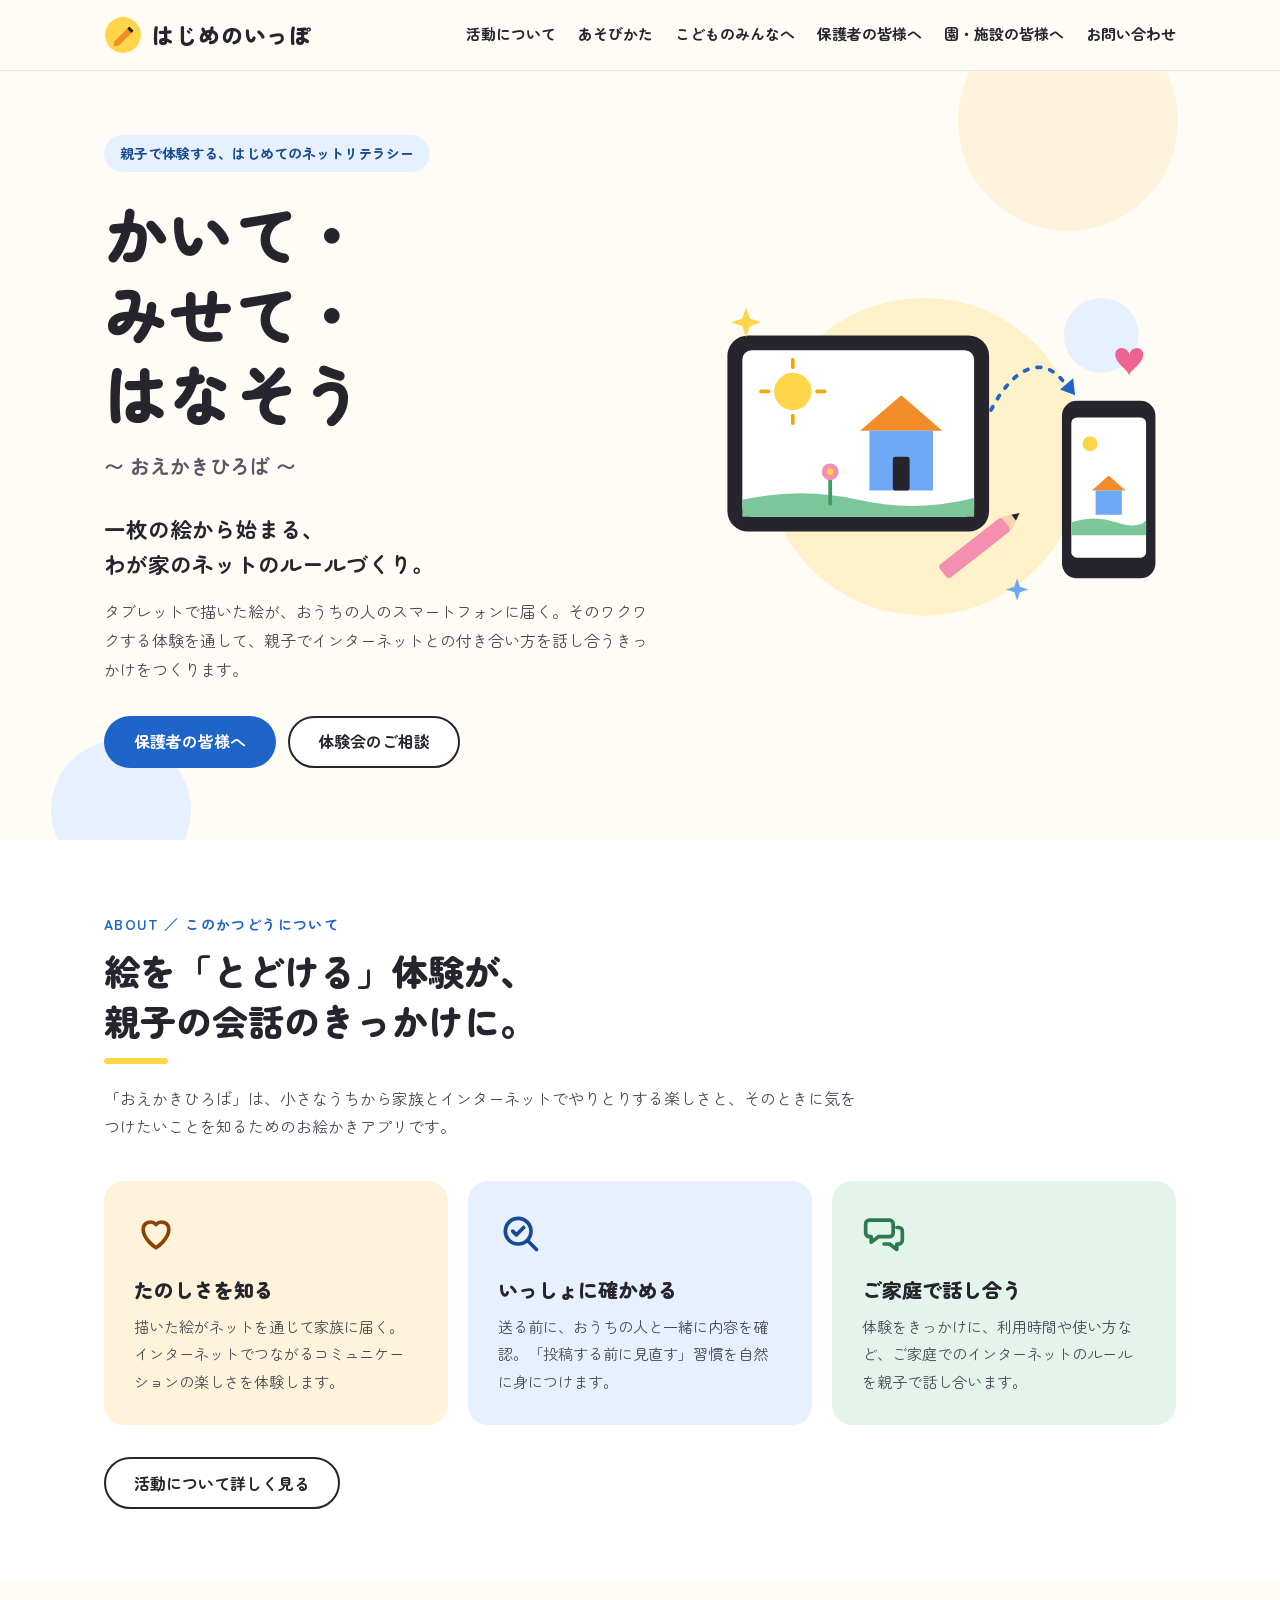
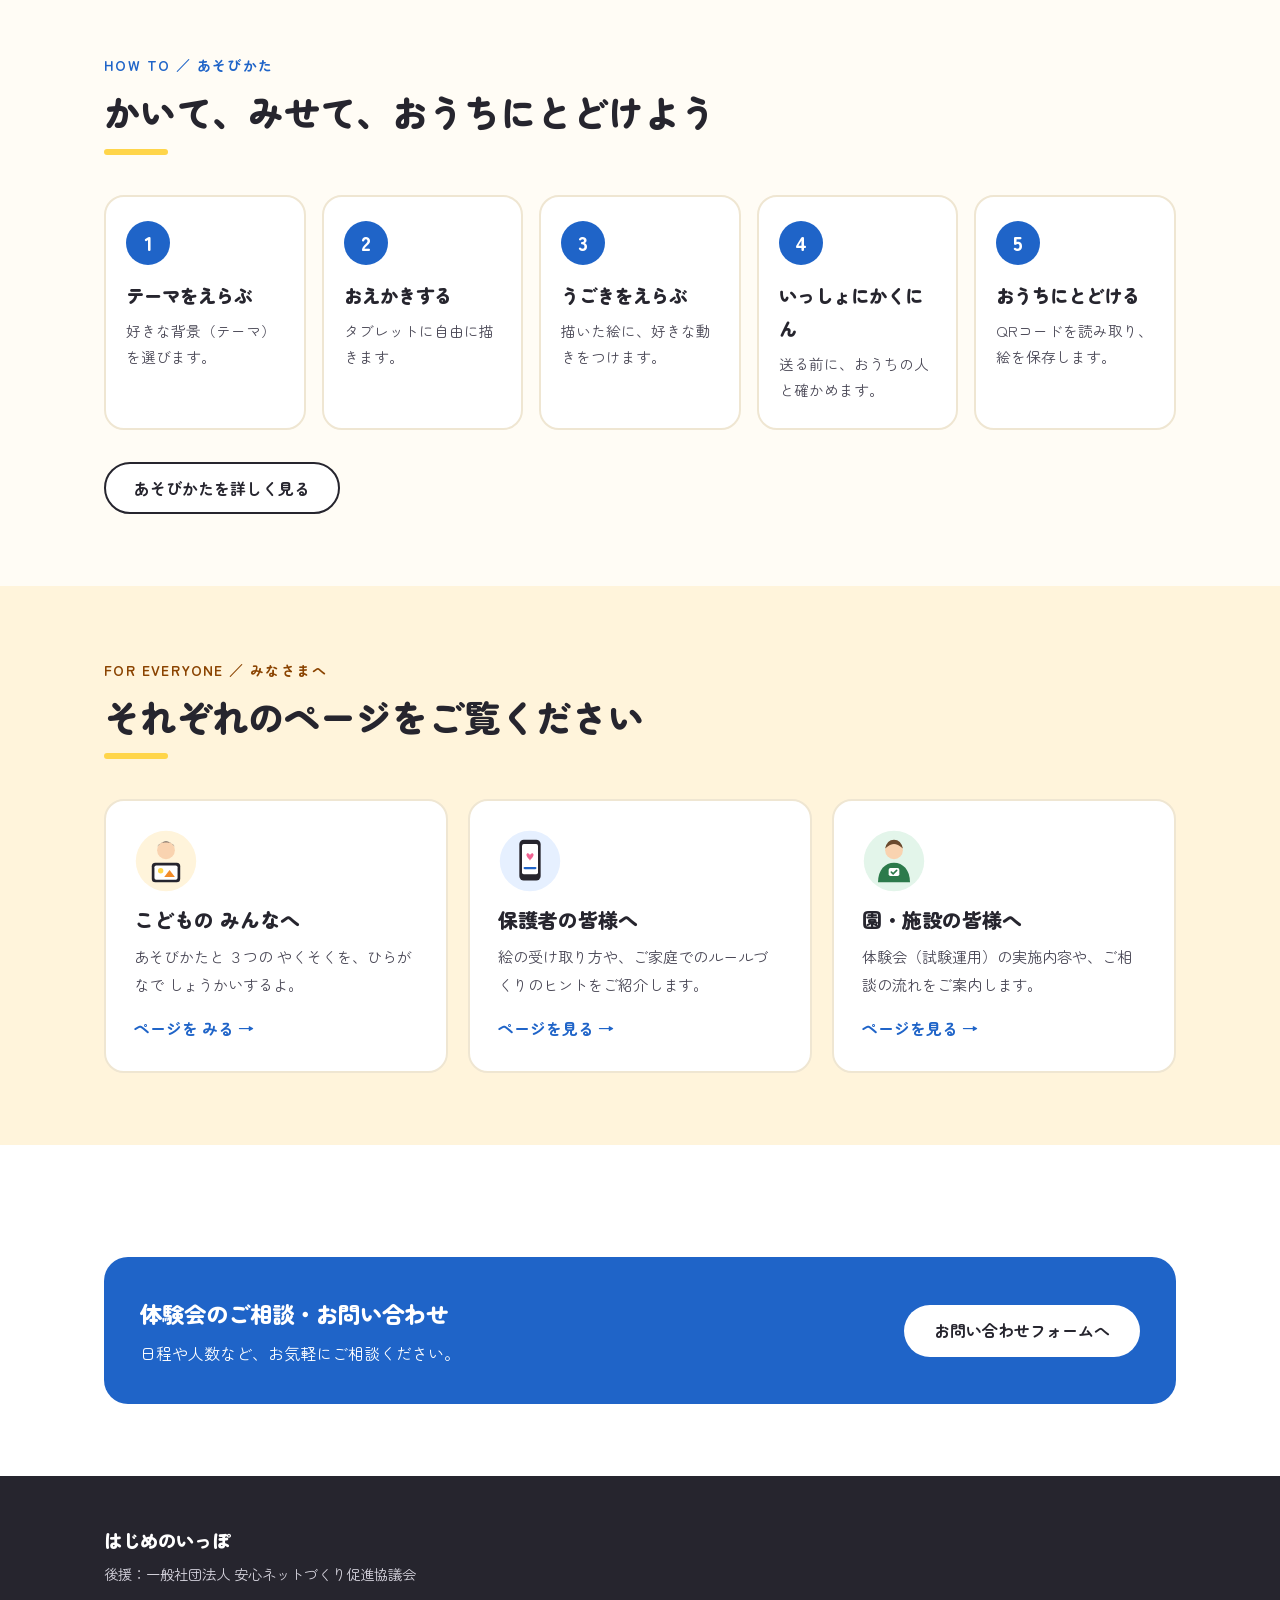
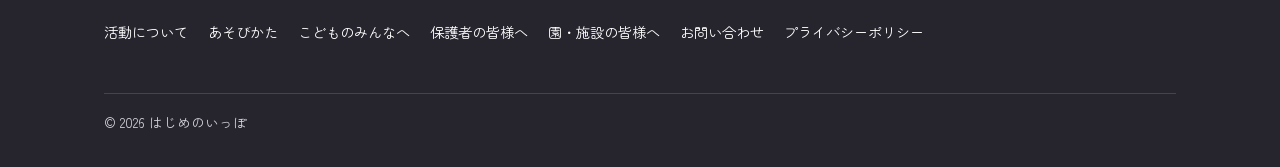
==== index.html @ b333c516 "サイト全体に動きの演出を追加（スクロール表示・ホバー・浮遊・進捗バー） Co-Authored-By: Claude Opus 5.5 <noreply@anthropic.com> Claude-S" ====
<!DOCTYPE html>
<html lang="ja">
<head>
<meta charset="UTF-8">
<meta name="viewport" content="width=device-width, initial-scale=1">
<title>はじめのいっぽ｜かいて・みせて・はなそう</title>
<meta name="description" content="タブレットで描いた絵が、おうちの人のスマートフォンに届く。お絵かき体験を通して、親子でインターネットとの付き合い方を話し合うきっかけをつくる活動です。">
<meta property="og:title" content="はじめのいっぽ｜かいて・みせて・はなそう">
<meta property="og:description" content="一枚の絵から始まる、わが家のネットのルールづくり。">
<meta property="og:type" content="website">
<meta property="og:image" content="https://tomoya-univ.github.io/the-first-step-japan/images/ogp.png">
<link rel="icon" href="images/logo.svg" type="image/svg+xml">
<link rel="preconnect" href="https://fonts.googleapis.com">
<link rel="preconnect" href="https://fonts.gstatic.com" crossorigin>
<link rel="stylesheet" href="https://fonts.googleapis.com/css2?family=Zen+Maru+Gothic:wght@400;500;700;900&display=swap">
<script>document.documentElement.classList.add("js");try{if(!sessionStorage.getItem("hjLoaded")){document.documentElement.classList.add("show-loader")}}catch(e){}</script>
<link rel="stylesheet" href="css/style.css">
<script src="js/main.js" defer></script>
</head>
<body>
<div class="loader" aria-hidden="true">
  <div class="loader-inner">
    <svg class="loader-steps" viewBox="0 0 160 64" width="280" height="112"><g transform="translate(18 42)"><g class="print p1" fill="#1F64C8"><ellipse cx="0" cy="0" rx="11" ry="6.5"/><circle cx="13" cy="-4" r="2.4"/><circle cx="15.5" cy="-0.5" r="2.1"/><circle cx="15" cy="3" r="1.8"/><circle cx="12.5" cy="5.8" r="1.5"/></g></g><g transform="translate(56 22)"><g class="print p2" fill="#F28C28"><ellipse cx="0" cy="0" rx="11" ry="6.5"/><circle cx="13" cy="4" r="2.4"/><circle cx="15.5" cy="0.5" r="2.1"/><circle cx="15" cy="-3" r="1.8"/><circle cx="12.5" cy="-5.8" r="1.5"/></g></g><g transform="translate(94 42)"><g class="print p3" fill="#1F64C8"><ellipse cx="0" cy="0" rx="11" ry="6.5"/><circle cx="13" cy="-4" r="2.4"/><circle cx="15.5" cy="-0.5" r="2.1"/><circle cx="15" cy="3" r="1.8"/><circle cx="12.5" cy="5.8" r="1.5"/></g></g><g transform="translate(132 22)"><g class="print p4" fill="#F28C28"><ellipse cx="0" cy="0" rx="11" ry="6.5"/><circle cx="13" cy="4" r="2.4"/><circle cx="15.5" cy="0.5" r="2.1"/><circle cx="15" cy="-3" r="1.8"/><circle cx="12.5" cy="-5.8" r="1.5"/></g></g></svg>
    <p class="loader-title">はじめのいっぽ</p>
    <p class="loader-sub">かいて・みせて・はなそう</p>
  </div>
</div>
<a class="skip-link" href="#main">本文へスキップ</a>

<header class="site-header">
  <div class="container">
    <a class="logo" href="index.html"><img src="images/logo.svg" alt=""><span>はじめのいっぽ</span></a>
    <button class="nav-toggle" type="button" aria-expanded="false" aria-controls="global-nav">メニュー</button>
    <nav class="nav" id="global-nav" aria-label="メインメニュー">
      <ul>
        <li><a href="about.html">活動について</a></li>
        <li><a href="howto.html">あそびかた</a></li>
        <li><a href="kids.html">こどものみんなへ</a></li>
        <li><a href="parents.html">保護者の皆様へ</a></li>
        <li><a href="kindergarten.html">園・施設の皆様へ</a></li>
        <li><a href="contact.html">お問い合わせ</a></li>
      </ul>
    </nav>
  </div>
</header>

<main id="main">

  <section class="hero">
    <div class="container">
      <div class="hero-text">
        <p class="pill">親子で体験する、はじめてのネットリテラシー</p>
        <h1>かいて・<br>みせて・<br>はなそう</h1>
        <p class="sub-title">〜 おえかきひろば 〜</p>
        <p class="catch">一枚の絵から始まる、<br>わが家のネットのルールづくり。</p>
        <p class="desc">タブレットで描いた絵が、おうちの人のスマートフォンに届く。そのワクワクする体験を通して、親子でインターネットとの付き合い方を話し合うきっかけをつくります。</p>
        <div class="btn-row">
          <a class="btn btn-primary" href="parents.html">保護者の皆様へ</a>
          <a class="btn btn-outline" href="kindergarten.html">体験会のご相談</a>
        </div>
      </div>
      <div class="hero-art">
        <img src="images/hero.svg" alt="タブレットで描いた家と太陽の絵が、矢印でスマートフォンに届くイラスト" width="520" height="380">
      </div>
    </div>
  </section>

  <section class="section section--white">
    <div class="container">
      <p class="eyebrow">ABOUT ／ このかつどうについて</p>
      <h2 class="h2">絵を「とどける」体験が、<br>親子の会話のきっかけに。</h2>
      <p class="lead">「おえかきひろば」は、小さなうちから家族とインターネットでやりとりする楽しさと、そのときに気をつけたいことを知るためのお絵かきアプリです。</p>
      <div class="cards">
        <div class="card card--yellow">
          <svg width="44" height="44" viewBox="0 0 24 24" fill="none" stroke="#8A4300" stroke-width="2" stroke-linecap="round" stroke-linejoin="round" aria-hidden="true"><path d="M12 20s-7-4.4-7-10a4 4 0 0 1 7-2.6A4 4 0 0 1 19 10c0 5.6-7 10-7 10z"/></svg>
          <h3 class="h3">たのしさを知る</h3>
          <p>描いた絵がネットを通じて家族に届く。インターネットでつながるコミュニケーションの楽しさを体験します。</p>
        </div>
        <div class="card card--blue">
          <svg width="44" height="44" viewBox="0 0 24 24" fill="none" stroke="#174A94" stroke-width="2" stroke-linecap="round" stroke-linejoin="round" aria-hidden="true"><circle cx="11" cy="11" r="7"/><path d="M8 11l2 2 4-4"/><path d="M16.5 16.5L21 21"/></svg>
          <h3 class="h3">いっしょに確かめる</h3>
          <p>送る前に、おうちの人と一緒に内容を確認。「投稿する前に見直す」習慣を自然に身につけます。</p>
        </div>
        <div class="card card--green">
          <svg width="44" height="44" viewBox="0 0 24 24" fill="none" stroke="#2C7A4B" stroke-width="2" stroke-linecap="round" stroke-linejoin="round" aria-hidden="true"><path d="M4 5h11a2 2 0 0 1 2 2v5a2 2 0 0 1-2 2H9l-4 3v-3H4a2 2 0 0 1-2-2V7a2 2 0 0 1 2-2z"/><path d="M19 9h1a2 2 0 0 1 2 2v5a2 2 0 0 1-2 2h-1v3l-4-3h-3"/></svg>
          <h3 class="h3">ご家庭で話し合う</h3>
          <p>体験をきっかけに、利用時間や使い方など、ご家庭でのインターネットのルールを親子で話し合います。</p>
        </div>
      </div>
      <div class="btn-row"><a class="btn btn-outline" href="about.html">活動について詳しく見る</a></div>
    </div>
  </section>

  <section class="section">
    <div class="container">
      <p class="eyebrow">HOW TO ／ あそびかた</p>
      <h2 class="h2">かいて、みせて、おうちにとどけよう</h2>
      <ol class="steps">
        <li class="step"><span class="step-num">1</span><h3>テーマをえらぶ</h3><p>好きな背景（テーマ）を選びます。</p></li>
        <li class="step"><span class="step-num">2</span><h3>おえかきする</h3><p>タブレットに自由に描きます。</p></li>
        <li class="step"><span class="step-num">3</span><h3>うごきをえらぶ</h3><p>描いた絵に、好きな動きをつけます。</p></li>
        <li class="step"><span class="step-num">4</span><h3>いっしょにかくにん</h3><p>送る前に、おうちの人と確かめます。</p></li>
        <li class="step"><span class="step-num">5</span><h3>おうちにとどける</h3><p>QRコードを読み取り、絵を保存します。</p></li>
      </ol>
      <div class="btn-row"><a class="btn btn-outline" href="howto.html">あそびかたを詳しく見る</a></div>
    </div>
  </section>

  <section class="section section--yellow">
    <div class="container">
      <p class="eyebrow">FOR EVERYONE ／ みなさまへ</p>
      <h2 class="h2">それぞれのページをご覧ください</h2>
      <div class="cards">
        <a class="card card-link" href="kids.html">
          <img src="images/icon-child.svg" alt="" width="64" height="64">
          <h3 class="h3">こどもの みんなへ</h3>
          <p>あそびかたと ３つの やくそくを、ひらがなで しょうかいするよ。</p>
          <span class="more">ページを みる →</span>
        </a>
        <a class="card card-link" href="parents.html">
          <img src="images/icon-parent.svg" alt="" width="64" height="64">
          <h3 class="h3">保護者の皆様へ</h3>
          <p>絵の受け取り方や、ご家庭でのルールづくりのヒントをご紹介します。</p>
          <span class="more">ページを見る →</span>
        </a>
        <a class="card card-link" href="kindergarten.html">
          <img src="images/icon-staff.svg" alt="" width="64" height="64">
          <h3 class="h3">園・施設の皆様へ</h3>
          <p>体験会（試験運用）の実施内容や、ご相談の流れをご案内します。</p>
          <span class="more">ページを見る →</span>
        </a>
      </div>
    </div>
  </section>

  <section class="section section--white">
    <div class="container">
      <div class="cta-band">
        <div>
          <h2>体験会のご相談・お問い合わせ</h2>
          <p>日程や人数など、お気軽にご相談ください。</p>
        </div>
        <a class="btn btn-white" href="contact.html">お問い合わせフォームへ</a>
      </div>
    </div>
  </section>

</main>

<footer class="site-footer">
  <div class="container">
    <div>
      <p class="brand">はじめのいっぽ</p>
      <p class="org">後援：一般社団法人 安心ネットづくり促進協議会</p>
    </div>
    <nav class="footer-nav" aria-label="フッターメニュー">
      <ul>
        <li><a href="about.html">活動について</a></li>
        <li><a href="howto.html">あそびかた</a></li>
        <li><a href="kids.html">こどものみんなへ</a></li>
        <li><a href="parents.html">保護者の皆様へ</a></li>
        <li><a href="kindergarten.html">園・施設の皆様へ</a></li>
        <li><a href="contact.html">お問い合わせ</a></li>
        <li><a href="privacy.html">プライバシーポリシー</a></li>
      </ul>
    </nav>
    <p class="copyright">© 2026 はじめのいっぽ</p>
  </div>
</footer>
</body>
</html>
---- css/style.css ----
/* =========================================================
   おえかきひろば 共通スタイル
   ========================================================= */
:root {
  --ink: #26252E;
  --sub: #4A4856;
  --muted: #5A5866;
  --ground: #FFFCF5;
  --white: #FFFFFF;
  --line: #EFE6D2;
  --blue: #1F64C8;
  --blue-dark: #174A94;
  --blue-pale: #E6F0FF;
  --yellow: #FFD54A;
  --yellow-pale: #FFF4DB;
  --orange-text: #8A4300;
  --green: #2C7A4B;
  --green-pale: #E3F5EA;
  --radius: 20px;
  --font: "Zen Maru Gothic", "Hiragino Maru Gothic ProN", "Meiryo", sans-serif;
}

*, *::before, *::after { box-sizing: border-box; }

html { scroll-behavior: smooth; }

body {
  margin: 0;
  font-family: var(--font);
  color: var(--ink);
  background: var(--ground);
  line-height: 1.8;
  -webkit-text-size-adjust: 100%;
}

img, svg { max-width: 100%; height: auto; }

a { color: var(--blue); }
a:hover { color: var(--blue-dark); }

:focus-visible { outline: 3px solid var(--blue); outline-offset: 3px; border-radius: 4px; }

.container { max-width: 1120px; margin: 0 auto; padding: 0 24px; }

.skip-link {
  position: absolute; left: -9999px; top: 0;
  background: var(--ink); color: #fff; padding: 8px 16px; z-index: 100;
}
.skip-link:focus { left: 8px; top: 8px; }

/* ---------- ヘッダー ---------- */
.site-header {
  position: sticky; top: 0; z-index: 50;
  background: rgba(255, 252, 245, 0.96);
  border-bottom: 1px solid var(--line);
}
.site-header .container {
  display: flex; align-items: center; justify-content: space-between;
  gap: 12px 24px; padding-top: 10px; padding-bottom: 10px;
}
.logo {
  display: flex; align-items: center; gap: 10px;
  color: var(--ink); text-decoration: none; min-height: 44px;
}
.logo img { width: 38px; height: 38px; }
.logo span { font-size: 22px; font-weight: 900; letter-spacing: 0.04em; }

.nav ul { list-style: none; margin: 0; padding: 0; display: flex; flex-wrap: wrap; gap: 4px 22px; }
.nav a {
  display: block; padding: 10px 0;
  color: var(--ink); text-decoration: none; font-weight: 700; font-size: 15px;
  border-bottom: 3px solid transparent;
}
.nav a:hover { color: var(--blue); }
.nav a[aria-current="page"] { color: var(--blue); border-bottom-color: var(--blue); }

.nav-toggle {
  display: none;
  min-width: 48px; min-height: 48px; border: 2px solid var(--ink); border-radius: 12px;
  background: #fff; color: var(--ink); font: inherit; font-weight: 700; cursor: pointer;
}

@media (max-width: 860px) {
  .nav-toggle { display: inline-flex; align-items: center; justify-content: center; padding: 0 12px; }
  .nav { display: none; width: 100%; }
  .nav.is-open { display: block; }
  .site-header .container { flex-wrap: wrap; }
  .nav ul { flex-direction: column; gap: 0; padding-bottom: 8px; }
  .nav a { padding: 12px 4px; border-bottom: 1px solid var(--line); }
  .nav a[aria-current="page"] { border-bottom-color: var(--line); }
}

/* ---------- ボタン ---------- */
.btn {
  display: inline-flex; align-items: center; justify-content: center; gap: 8px;
  min-height: 52px; padding: 0 28px; border-radius: 999px;
  font-weight: 700; text-decoration: none; font-size: 1rem;
  border: 2px solid transparent; cursor: pointer; font-family: inherit;
}
.btn-primary { background: var(--blue); color: #fff; }
.btn-primary:hover { background: var(--blue-dark); color: #fff; }
.btn-outline { background: #fff; color: var(--ink); border-color: var(--ink); }
.btn-outline:hover { background: var(--ink); color: #fff; }
.btn-white { background: #fff; color: var(--ink); }
.btn-white:hover { background: var(--yellow); color: var(--ink); }
.btn-row { display: flex; flex-wrap: wrap; gap: 12px; margin-top: 32px; }

/* ---------- セクション ---------- */
.section { padding: 72px 0; }
.section--white { background: var(--white); }
.section--yellow { background: var(--yellow-pale); }
.section--blue { background: var(--blue-pale); }

.eyebrow { margin: 0; font-size: 14px; font-weight: 700; color: var(--blue); letter-spacing: 0.1em; }
.section--yellow .eyebrow { color: var(--orange-text); }
.h2 { margin: 8px 0 0; font-size: clamp(1.6rem, 3.2vw, 2.25rem); line-height: 1.4; font-weight: 900; }
.h3 { margin: 0; font-size: 1.25rem; font-weight: 900; line-height: 1.5; }
.lead { margin: 20px 0 0; max-width: 760px; color: var(--sub); }
.center { text-align: center; }
.center .lead { margin-left: auto; margin-right: auto; }
.mt-40 { margin-top: 40px; }
.mt-24 { margin-top: 24px; }

.pill {
  display: inline-block; margin: 0; padding: 6px 16px; border-radius: 999px;
  background: var(--blue-pale); color: var(--blue-dark); font-size: 14px; font-weight: 700;
}

/* 仮の文言(要差し替え)の目印 */
.ph { background: #FFF0A8; padding: 0 4px; border-radius: 4px; }

/* ---------- ヒーロー(トップ) ---------- */
.hero { padding: 64px 0 72px; }
.hero .container { display: flex; flex-wrap: wrap; align-items: center; gap: 40px; }
.hero-text { flex: 1 1 440px; min-width: 0; }
.hero-art { flex: 1 1 380px; min-width: 0; }
.hero h1 { margin: 20px 0 0; font-size: clamp(2.4rem, 5.5vw, 4rem); line-height: 1.25; font-weight: 900; letter-spacing: 0.02em; }
.hero .sub-title { margin: 16px 0 0; font-size: 1.25rem; font-weight: 700; color: var(--muted); }
.hero .catch { margin: 28px 0 0; font-size: 1.35rem; font-weight: 700; line-height: 1.6; }
.hero .desc { margin: 16px 0 0; color: var(--sub); }

/* ---------- 下層ページの見出し ---------- */
.page-hero { padding: 48px 0 56px; background: var(--white); border-bottom: 1px solid var(--line); }
.page-hero h1 { margin: 8px 0 0; font-size: clamp(1.9rem, 4vw, 2.75rem); line-height: 1.35; font-weight: 900; }
.page-hero p.lead { margin-top: 16px; }
.breadcrumb ol { list-style: none; margin: 0 0 20px; padding: 0; display: flex; flex-wrap: wrap; gap: 4px; font-size: 13px; color: var(--muted); }
.breadcrumb li + li::before { content: "›"; margin-right: 4px; }
.breadcrumb a { color: var(--muted); }

/* ---------- カード ---------- */
.cards { display: flex; flex-wrap: wrap; gap: 20px; margin-top: 40px; }
.card { flex: 1 1 280px; min-width: 0; padding: 28px; border-radius: var(--radius); background: var(--white); border: 2px solid var(--line); }
.card p { margin: 8px 0 0; color: var(--sub); font-size: 0.95rem; }
.card .h3 { margin-top: 12px; }
.card--yellow { background: var(--yellow-pale); border-color: transparent; }
.card--blue { background: var(--blue-pale); border-color: transparent; }
.card--green { background: var(--green-pale); border-color: transparent; }
.card-link { text-decoration: none; color: inherit; display: flex; flex-direction: column; transition: transform .15s; }
.card-link:hover { transform: translateY(-3px); color: inherit; border-color: var(--blue); }
.card-link .more { margin-top: auto; padding-top: 16px; color: var(--blue); font-weight: 700; }

/* ---------- ステップ ---------- */
.steps { list-style: none; margin: 40px 0 0; padding: 0; display: flex; flex-wrap: wrap; gap: 16px; }
.step { flex: 1 1 190px; min-width: 0; padding: 24px 20px; border-radius: var(--radius); background: var(--white); border: 2px solid var(--line); }
.step-num {
  width: 44px; height: 44px; border-radius: 50%; background: var(--blue); color: #fff;
  display: flex; align-items: center; justify-content: center; font-size: 1.25rem; font-weight: 900;
}
.step h3 { margin: 14px 0 0; font-size: 1.15rem; font-weight: 900; }
.step p { margin: 6px 0 0; font-size: 0.92rem; color: var(--sub); }

/* 縦型ステップ(詳細ページ用) */
.flow { list-style: none; margin: 40px 0 0; padding: 0; display: flex; flex-direction: column; gap: 16px; }
.flow li { display: flex; gap: 20px; align-items: flex-start; padding: 24px 28px; background: var(--white); border: 2px solid var(--line); border-radius: var(--radius); }
.flow .step-num { flex: 0 0 44px; }
.flow h3 { margin: 4px 0 0; font-size: 1.2rem; font-weight: 900; }
.flow p { margin: 6px 0 0; color: var(--sub); }
.flow .kids { display: inline-block; margin-top: 8px; padding: 2px 12px; border-radius: 999px; background: var(--yellow-pale); color: var(--orange-text); font-size: 0.85rem; font-weight: 700; }

/* ---------- 黒ボックス ---------- */
.dark-box { display: flex; flex-wrap: wrap; align-items: center; gap: 20px 32px; margin-top: 24px; padding: 28px; border-radius: var(--radius); background: var(--ink); color: #fff; }
.dark-box h3 { margin: 0; font-size: 1.2rem; font-weight: 900; color: var(--yellow); }
.dark-box p { margin: 6px 0 0; font-size: 0.95rem; }
.dark-box > div { flex: 1 1 400px; min-width: 0; }

/* ---------- やくそく ---------- */
.promise { flex: 1 1 280px; min-width: 0; padding: 28px; border-radius: 24px; background: var(--white); text-align: left; }
.promise .label { margin: 0; font-size: 14px; font-weight: 900; color: var(--orange-text); }
.promise h3 { margin: 6px 0 0; font-size: 1.4rem; font-weight: 900; line-height: 1.5; }
.promise p { margin: 10px 0 0; color: var(--sub); }

/* ---------- 情報テーブル ---------- */
.info-grid { display: flex; flex-wrap: wrap; margin: 32px 0 0; border-radius: var(--radius); overflow: hidden; border: 2px solid var(--line); background: var(--white); }
.info-grid div { flex: 1 1 240px; padding: 22px 28px; border-bottom: 1px solid var(--line); }
.info-grid dt { font-size: 13px; font-weight: 700; color: var(--muted); }
.info-grid dd { margin: 4px 0 0; font-size: 1.1rem; font-weight: 900; }

.tag { display: inline-block; margin: 0; padding: 2px 14px; border-radius: 999px; background: var(--yellow); font-size: 14px; font-weight: 900; }
.tag--blue { background: #A9CBFA; }

/* ---------- 仕組み図 ---------- */
.system { display: flex; flex-wrap: wrap; align-items: stretch; gap: 12px; margin-top: 40px; }
.system .node { flex: 1 1 220px; min-width: 0; padding: 24px; border-radius: var(--radius); background: var(--white); border: 2px solid var(--line); text-align: center; }
.system .node img { width: 72px; height: 72px; }
.system .node h3 { margin: 8px 0 0; font-size: 1.1rem; font-weight: 900; }
.system .node p { margin: 6px 0 0; font-size: 0.9rem; color: var(--sub); }
.system .arrow { flex: 0 0 40px; display: flex; align-items: center; justify-content: center; color: var(--blue); font-size: 28px; font-weight: 900; }
@media (max-width: 760px) {
  .system { flex-direction: column; }
  .system .arrow { transform: rotate(90deg); flex-basis: 32px; }
}

/* ---------- 役割 ---------- */
.roles .card img { width: 64px; height: 64px; }
.card--yellow > img, .card--blue > img, .card--green > img { background: #fff; border-radius: 50%; }

/* ひらがなの分かち書きを、単語の途中で改行しない */
.promise h3, .promise p, .kids-page .big-step p, .kids-page .hero, .kids-page .lead {
  word-break: keep-all; overflow-wrap: anywhere;
}

/* ---------- 吹き出し ---------- */
.quote { margin: 0; padding: 12px 18px; border-radius: 14px; background: var(--white); font-weight: 700; }
.quotes { display: flex; flex-direction: column; gap: 10px; margin-top: 16px; }

/* ---------- FAQ ---------- */
.faq { margin-top: 32px; display: flex; flex-direction: column; gap: 12px; }
.faq details { background: var(--white); border: 2px solid var(--line); border-radius: 16px; }
.faq summary { cursor: pointer; padding: 18px 24px; font-weight: 700; list-style: none; display: flex; gap: 12px; }
.faq summary::-webkit-details-marker { display: none; }
.faq summary::before { content: "Q"; color: var(--blue); font-weight: 900; }
.faq details[open] summary { border-bottom: 1px dashed var(--line); }
.faq .answer { padding: 16px 24px 20px; display: flex; gap: 12px; color: var(--sub); }
.faq .answer::before { content: "A"; color: var(--orange-text); font-weight: 900; }
.faq .answer p { margin: 0; }

/* ---------- CTA帯 ---------- */
.cta-band { display: flex; flex-wrap: wrap; align-items: center; justify-content: space-between; gap: 20px; margin-top: 40px; padding: 36px; border-radius: 24px; background: var(--blue); color: #fff; }
.cta-band h2, .cta-band h3 { margin: 0; font-size: 1.4rem; font-weight: 900; }
.cta-band p { margin: 6px 0 0; }
.cta-band > div { flex: 1 1 380px; min-width: 0; }

/* ---------- フォーム ---------- */
.form { margin-top: 32px; padding: 36px; border-radius: 24px; background: var(--white); border: 2px solid var(--line); display: flex; flex-direction: column; gap: 22px; }
.field { display: flex; flex-direction: column; gap: 6px; }
.field label, .field legend { font-weight: 700; }
.req { display: inline-block; margin-left: 8px; padding: 0 8px; border-radius: 6px; background: #B3261E; color: #fff; font-size: 12px; vertical-align: middle; }
.field input[type="text"], .field input[type="email"], .field input[type="tel"], .field select, .field textarea {
  font: inherit; color: var(--ink); padding: 12px 14px; min-height: 48px;
  border: 2px solid #CFC6B2; border-radius: 12px; background: #fff; width: 100%;
}
.field input:focus, .field select:focus, .field textarea:focus { border-color: var(--blue); outline: none; box-shadow: 0 0 0 3px var(--blue-pale); }
.field textarea { min-height: 160px; resize: vertical; }
.field .hint { font-size: 0.85rem; color: var(--muted); }
fieldset.field { border: 0; padding: 0; margin: 0; }
.choices { display: flex; flex-wrap: wrap; gap: 8px 24px; }
.choices label { font-weight: 500; display: flex; align-items: center; gap: 8px; min-height: 44px; }
.choices input { width: 20px; height: 20px; accent-color: var(--blue); }
.form .btn { align-self: flex-start; }

/* ---------- 注意書き ---------- */
.note { margin: 24px 0 0; padding: 20px 24px; border-radius: 16px; border: 2px dashed #E3D9C2; font-size: 0.92rem; color: var(--sub); }

/* ---------- こどもページ ---------- */
.kids-page { font-size: 1.1rem; }
.kids-page .h2 { letter-spacing: 0.06em; }
.big-step { flex: 1 1 300px; min-width: 0; padding: 28px; border-radius: 28px; background: var(--white); border: 3px solid var(--line); text-align: center; }
.big-step img { width: 120px; height: 120px; }
.big-step .num { display: inline-flex; width: 52px; height: 52px; border-radius: 50%; background: var(--yellow); align-items: center; justify-content: center; font-size: 1.5rem; font-weight: 900; }
.big-step h3 { margin: 12px 0 0; font-size: 1.5rem; font-weight: 900; }
.big-step p { margin: 8px 0 0; color: var(--sub); }

/* ---------- フッター ---------- */
.site-footer { padding: 48px 0 32px; background: var(--ink); color: #fff; margin-top: 0; }
.site-footer .container { display: flex; flex-wrap: wrap; justify-content: space-between; gap: 24px; }
.site-footer .brand { font-size: 1.15rem; font-weight: 900; margin: 0; }
.site-footer .org { margin: 4px 0 0; font-size: 0.9rem; color: #D6D4DE; }
.footer-nav ul { list-style: none; margin: 0; padding: 0; display: flex; flex-wrap: wrap; gap: 4px 20px; }
.footer-nav a { color: #fff; text-decoration: none; font-size: 0.9rem; display: block; padding: 8px 0; }
.footer-nav a:hover { color: var(--yellow); }
.copyright { width: 100%; margin: 16px 0 0; padding-top: 16px; border-top: 1px solid #45434F; font-size: 0.85rem; color: #D6D4DE; }

/* ---------- ロード画面（セッション中の初回表示のみ） ---------- */
.loader { display: none; }
html.show-loader .loader {
  display: flex; position: fixed; inset: 0; z-index: 1000;
  align-items: center; justify-content: center;
  background: var(--ground);
  transition: opacity .6s ease, visibility .6s ease;
}
html.show-loader.loader-done .loader { opacity: 0; visibility: hidden; }
.loader-inner { text-align: center; }
.loader-steps { display: block; margin: 0 auto; }
.loader-steps .print { opacity: 0; animation: hj-print .35s ease-out forwards; }
.loader-steps .p1 { animation-delay: .1s; }
.loader-steps .p2 { animation-delay: .4s; }
.loader-steps .p3 { animation-delay: .7s; }
.loader-steps .p4 { animation-delay: 1.0s; }
.loader-title {
  margin: 18px 0 0; font-size: clamp(1.8rem, 6vw, 2.6rem); font-weight: 900; letter-spacing: .08em;
  opacity: 0; animation: hj-fade .5s ease-out 1.25s forwards;
}
.loader-sub {
  margin: 6px 0 0; font-size: 1rem; font-weight: 700; color: var(--muted);
  opacity: 0; animation: hj-fade .5s ease-out 1.45s forwards;
}
@keyframes hj-print { from { opacity: 0; transform: scale(.6); } to { opacity: 1; transform: none; } }
.loader-steps .print { transform-box: fill-box; transform-origin: center; }
@keyframes hj-fade { from { opacity: 0; transform: translateY(6px); } to { opacity: 1; transform: none; } }
@media (prefers-reduced-motion: reduce) {
  .loader-steps .print, .loader-title, .loader-sub { animation: none; opacity: 1; }
}

/* ---------- プライバシーポリシー ---------- */
.policy h2 { margin: 36px 0 0; padding-bottom: 8px; border-bottom: 2px solid var(--line); }
.policy h2:first-child { margin-top: 0; }
.policy p, .policy li { color: var(--sub); }
.policy ul { margin: 12px 0 0; padding-left: 1.4em; display: flex; flex-direction: column; gap: 6px; }
.policy p { margin: 12px 0 0; }

/* =========================================================
   動きの演出（OSの「視差効果を減らす」設定時はすべて止める）
   ========================================================= */
@media (prefers-reduced-motion: no-preference) {

  /* --- スクロールで、ふわっと表示 --- */
  html.js .reveal { opacity: 0; transform: translateY(24px); transition: opacity .7s ease, transform .7s cubic-bezier(.2,.8,.2,1); transition-delay: var(--d, 0s); }
  html.js .reveal.is-visible { opacity: 1; transform: none; }

  /* 番号の丸は、表示されたときにポンッと弾む */
  html.js .reveal .step-num, html.js .reveal .num { transform: scale(0); }
  html.js .reveal.is-visible .step-num, html.js .reveal.is-visible .num { animation: hj-pop .5s cubic-bezier(.3,1.6,.5,1) forwards; animation-delay: calc(var(--d, 0s) + .25s); }

  /* 見出しの下に、クレヨンで線を引くような下線 */
  .h2::after { content: ""; display: block; width: 64px; height: 6px; margin-top: 12px; border-radius: 999px; background: var(--yellow); transform-origin: left; }
  .center .h2::after { margin-left: auto; margin-right: auto; transform-origin: center; }
  .cta-band .h2::after, .policy .h2::after { display: none; }
  html.js .reveal .h2::after, html.js .h2.reveal::after { transform: scaleX(0); transition: transform .8s cubic-bezier(.2,.8,.2,1) .35s; }
  html.js .reveal.is-visible .h2::after, html.js .h2.reveal.is-visible::after { transform: scaleX(1); }

  /* --- トップの登場（ロード画面が消えてから始まる） --- */
  .hero-text > * { animation: hj-rise .8s cubic-bezier(.2,.8,.2,1) both; }
  .hero-text > :nth-child(1) { animation-delay: .05s; }
  .hero-text > :nth-child(2) { animation-delay: .15s; }
  .hero-text > :nth-child(3) { animation-delay: .25s; }
  .hero-text > :nth-child(4) { animation-delay: .35s; }
  .hero-text > :nth-child(5) { animation-delay: .45s; }
  .hero-text > :nth-child(6) { animation-delay: .55s; }
  .hero-art { animation: hj-rise 1s cubic-bezier(.2,.8,.2,1) .3s both; }
  .hero-art img { animation: hj-float 6s ease-in-out 1.3s infinite; }
  .page-hero .container > * { animation: hj-rise .7s cubic-bezier(.2,.8,.2,1) both; }
  .page-hero .container > :nth-child(2) { animation-delay: .1s; }
  .page-hero .container > :nth-child(3) { animation-delay: .2s; }
  .page-hero .container > :nth-child(4) { animation-delay: .3s; }
  html.show-loader:not(.loader-done) .hero-text > *,
  html.show-loader:not(.loader-done) .hero-art,
  html.show-loader:not(.loader-done) .page-hero .container > * { animation-play-state: paused; }

  /* --- 背景で、ふわふわ動く色の丸 --- */
  .hero, .page-hero { position: relative; overflow: hidden; isolation: isolate; }
  .hero::before, .hero::after, .page-hero::before, .page-hero::after {
    content: ""; position: absolute; z-index: -1; border-radius: 50%; pointer-events: none;
    animation: hj-drift 14s ease-in-out infinite alternate;
  }
  .hero::before { width: 220px; height: 220px; top: -60px; right: 8%; background: var(--yellow-pale); }
  .hero::after { width: 140px; height: 140px; bottom: -40px; left: 4%; background: var(--blue-pale); animation-duration: 11s; animation-direction: alternate-reverse; }
  .page-hero::before { width: 160px; height: 160px; top: -50px; right: 6%; background: var(--yellow-pale); }
  .page-hero::after { width: 90px; height: 90px; bottom: -30px; right: 28%; background: var(--green-pale); animation-duration: 10s; animation-direction: alternate-reverse; }

  /* --- ボタン・カードのホバー --- */
  .btn { transition: transform .2s cubic-bezier(.3,1.6,.5,1), box-shadow .2s ease, background-color .2s ease, color .2s ease; }
  .btn:hover { transform: translateY(-3px); box-shadow: 0 6px 0 rgba(43,41,51,.15); }
  .btn:active { transform: translateY(1px); box-shadow: none; }
  .card-link { transition: transform .25s cubic-bezier(.3,1.6,.5,1), border-color .2s ease, box-shadow .25s ease; }
  .card-link:hover { transform: translateY(-6px) rotate(-.6deg); box-shadow: 0 12px 24px rgba(43,41,51,.08); }
  .card-link .more { transition: letter-spacing .2s ease; }
  .card-link:hover .more { letter-spacing: .06em; }
  .step, .flow li, .promise, .system .node { transition: transform .25s ease, box-shadow .25s ease; }
  .step:hover, .flow li:hover, .promise:hover, .system .node:hover { transform: translateY(-4px); box-shadow: 0 10px 20px rgba(43,41,51,.06); }
  .system .arrow { animation: hj-nudge 1.6s ease-in-out infinite; }
  @media (max-width: 760px) { .system .arrow { animation: none; } }
  .logo img { transition: transform .4s cubic-bezier(.3,1.6,.5,1); }
  .logo:hover img { transform: rotate(-12deg) scale(1.1); }

  /* こどもページ：絵をさわると、ゆらゆら */
  .big-step img { transition: transform .2s ease; }
  .big-step:hover img { animation: hj-wiggle .6s ease-in-out; }

  /* FAQ：ひらいた答えを、ふわっと表示 */
  .faq details[open] .answer { animation: hj-rise .35s ease-out both; }
}

/* スクロール位置を示す、ページ上部の細いバー */
.scroll-progress { position: fixed; top: 0; left: 0; z-index: 900; height: 4px; width: 100%; background: linear-gradient(90deg, var(--blue), var(--yellow)); transform: scaleX(0); transform-origin: left; pointer-events: none; }

@keyframes hj-rise { from { opacity: 0; transform: translateY(20px); } to { opacity: 1; transform: none; } }
@keyframes hj-pop { from { transform: scale(0); } to { transform: scale(1); } }
@keyframes hj-float { 0%, 100% { transform: translateY(0) rotate(0); } 50% { transform: translateY(-12px) rotate(-1deg); } }
@keyframes hj-drift { from { transform: translate(0, 0) scale(1); } to { transform: translate(-30px, 24px) scale(1.12); } }
@keyframes hj-nudge { 0%, 100% { transform: translateX(0); } 50% { transform: translateX(6px); } }
@keyframes hj-wiggle { 0%, 100% { transform: rotate(0); } 25% { transform: rotate(-8deg) scale(1.05); } 75% { transform: rotate(8deg) scale(1.05); } }
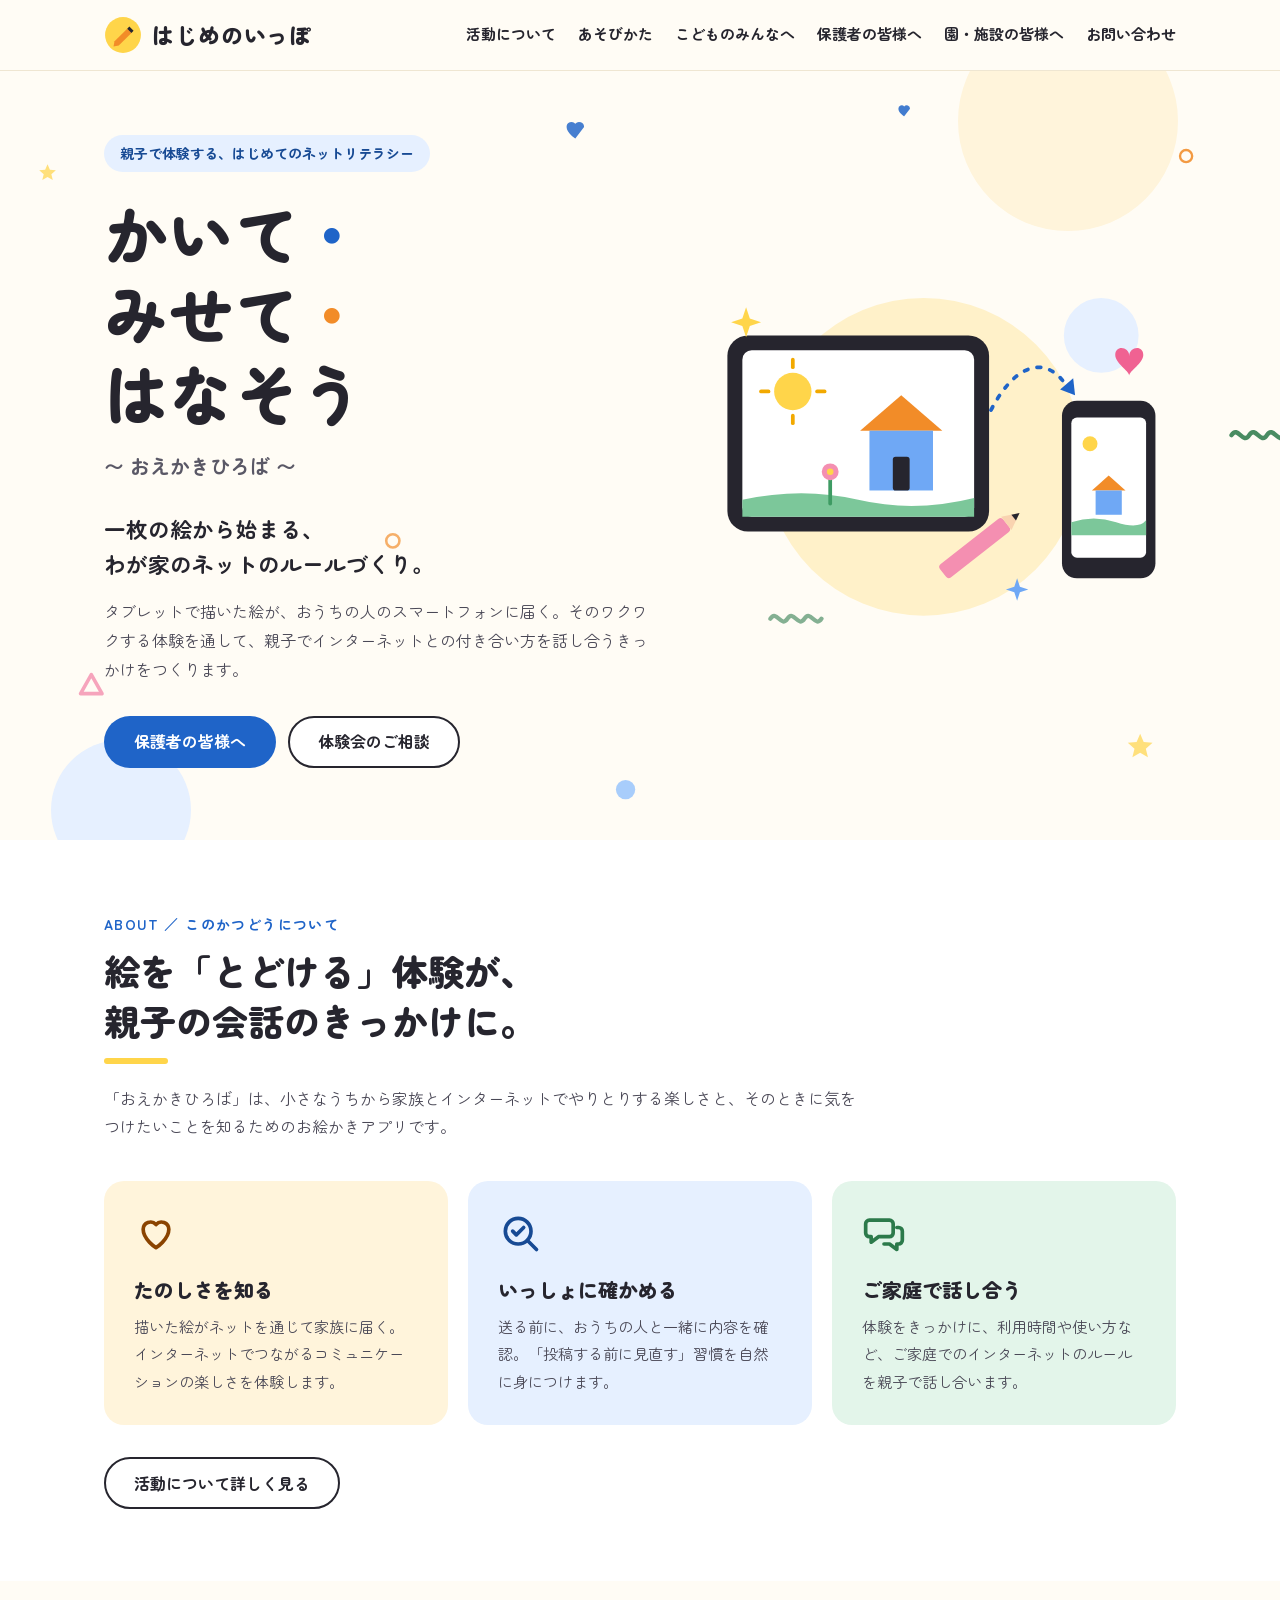
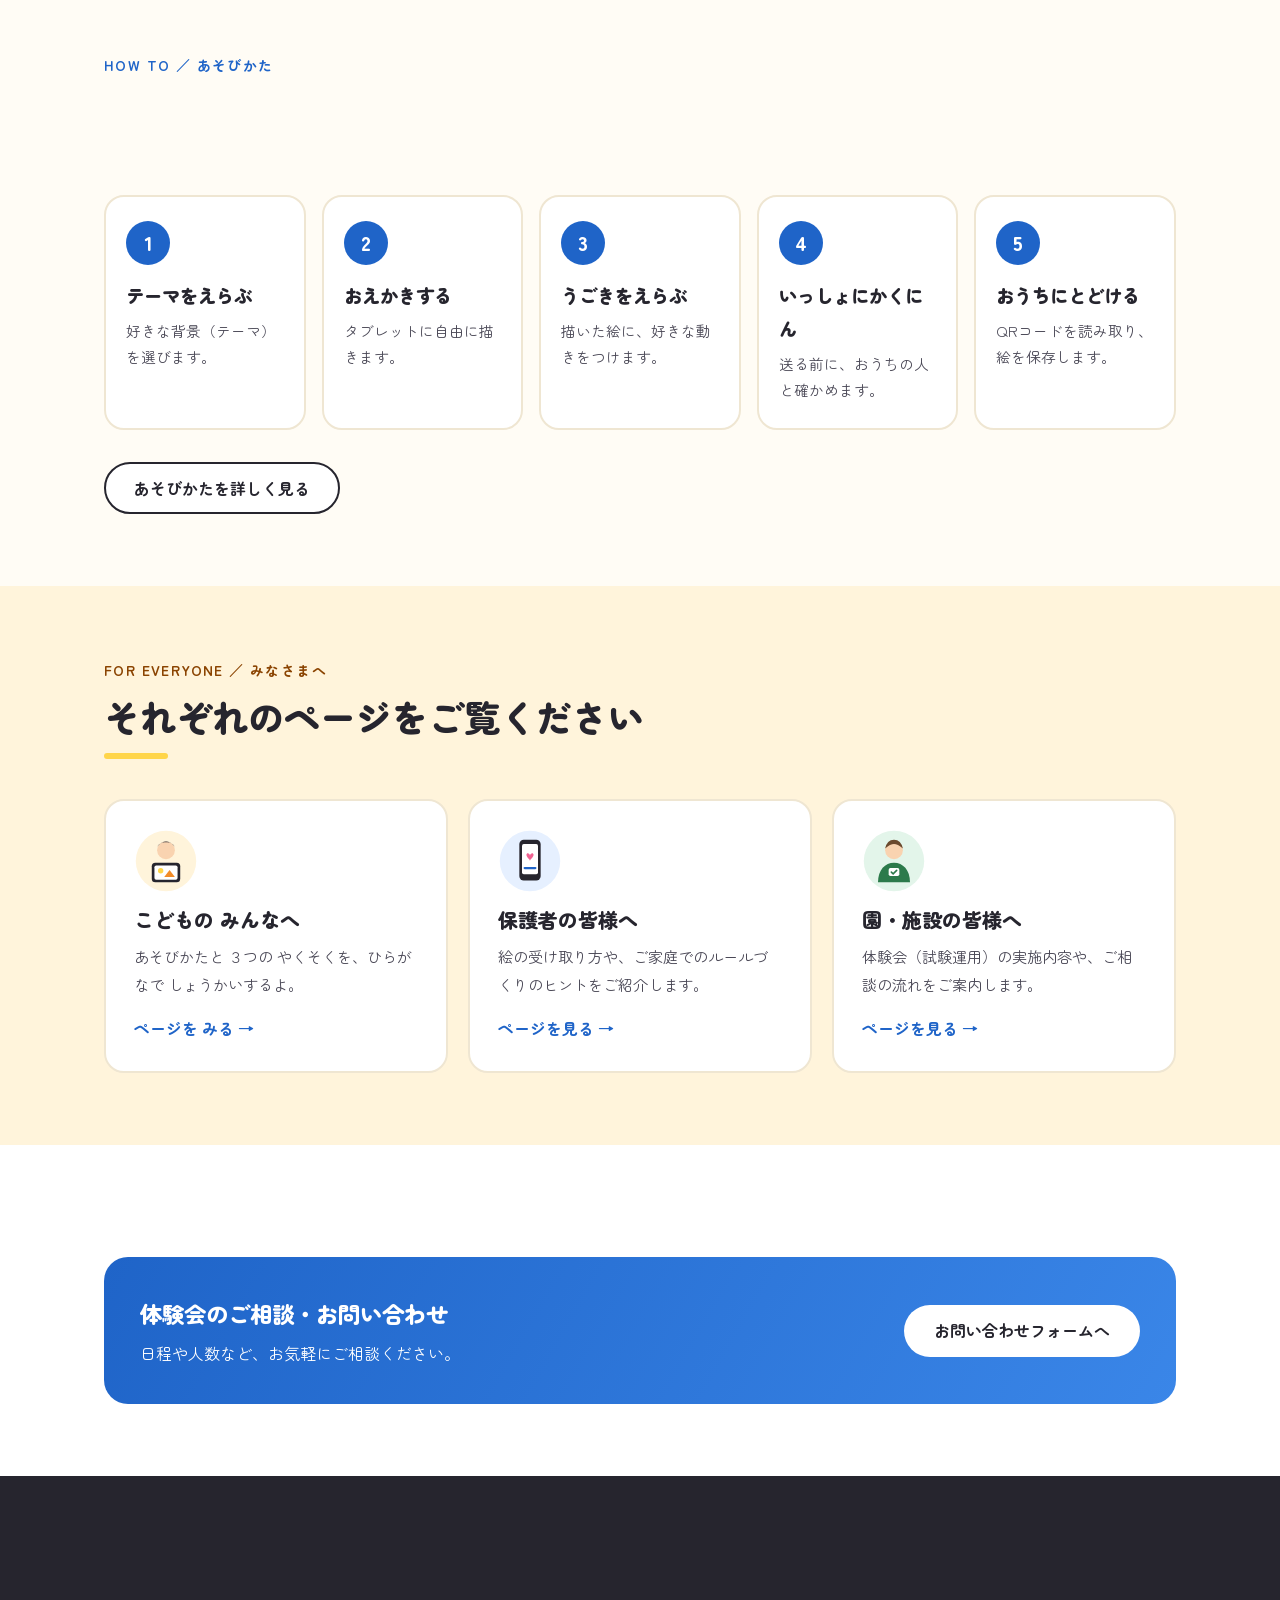
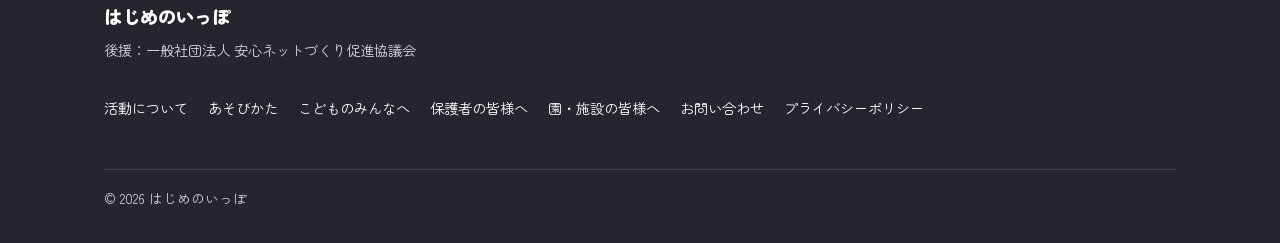
==== commit 458d907b: "検索・共有向けの設定、404ページ、ホーム画面用アイコンを追加。運営表記を整理 Co-Authored-By: Claude Opus 5.5 <noreply@anthropic.com> Clau" ====
--- a/index.html
+++ b/index.html
@@ -10,6 +10,14 @@
 <meta property="og:type" content="website">
 <meta property="og:image" content="https://tomoya-univ.github.io/the-first-step-japan/images/ogp.png">
 <link rel="icon" href="images/logo.svg" type="image/svg+xml">
+<link rel="canonical" href="https://tomoya-univ.github.io/the-first-step-japan/">
+<meta property="og:url" content="https://tomoya-univ.github.io/the-first-step-japan/">
+<meta property="og:site_name" content="はじめのいっぽ">
+<meta property="og:locale" content="ja_JP">
+<meta name="twitter:card" content="summary_large_image">
+<link rel="icon" href="images/favicon-32.png" type="image/png" sizes="32x32">
+<link rel="apple-touch-icon" href="images/apple-touch-icon.png">
+<meta name="theme-color" content="#FFD54A">
 <link rel="preconnect" href="https://fonts.googleapis.com">
 <link rel="preconnect" href="https://fonts.gstatic.com" crossorigin>
 <link rel="stylesheet" href="https://fonts.googleapis.com/css2?family=Zen+Maru+Gothic:wght@400;500;700;900&display=swap">
--- a/css/style.css
+++ b/css/style.css
@@ -399,3 +399,70 @@
 @keyframes hj-drift { from { transform: translate(0, 0) scale(1); } to { transform: translate(-30px, 24px) scale(1.12); } }
 @keyframes hj-nudge { 0%, 100% { transform: translateX(0); } 50% { transform: translateX(6px); } }
 @keyframes hj-wiggle { 0%, 100% { transform: rotate(0); } 25% { transform: rotate(-8deg) scale(1.05); } 75% { transform: rotate(8deg) scale(1.05); } }
+@keyframes hj-logo { 0%, 84%, 100% { transform: rotate(0); } 88% { transform: rotate(-14deg) scale(1.1); } 94% { transform: rotate(10deg) scale(1.1); } }
+
+/* =========================================================
+   もっと派手に（第2弾）
+   ========================================================= */
+.deco-layer { position: absolute; inset: 0; z-index: -1; pointer-events: none; overflow: hidden; }
+.deco { position: absolute; display: block; }
+.footprints-walk { display: flex; gap: 18px; justify-content: center; align-items: flex-start; padding: 0 0 28px; }
+.footprints-walk svg { width: 48px; height: 36px; }
+.burst-dot { position: fixed; z-index: 1100; pointer-events: none; width: 12px; height: 12px; margin: -6px 0 0 -6px; }
+
+@media (prefers-reduced-motion: no-preference) {
+  /* 背景の飾り（星・ハート・丸・波線）が、ふわふわ回りながら漂う */
+  .deco { animation: hj-bob var(--t, 6s) ease-in-out var(--dl, 0s) infinite alternate; }
+  .deco svg { display: block; animation: hj-spin var(--rt, 18s) linear infinite; }
+  .deco.no-spin svg { animation: none; }
+
+  /* タイトルの文字が、1文字ずつ跳ねながら登場 */
+  .hero h1 .ch { display: inline-block; animation: hj-jump .7s cubic-bezier(.3,1.7,.5,1) both; animation-delay: calc(.2s + var(--i) * .06s); }
+  .hero h1 .ch.dot { color: var(--blue); }
+  .hero h1 .ch.dot-b { color: #F28C28; }
+  .hero h1:hover .ch { animation: hj-hop .5s ease both; animation-delay: calc(var(--i) * .03s); }
+  html.show-loader:not(.loader-done) .hero h1 .ch { animation-play-state: paused; }
+  .hero h1 { animation: none !important; opacity: 1; }
+
+  /* スクロール表示を、弾むように強めに */
+  html.js .reveal { transform: translateY(40px) scale(.94); transition: opacity .6s ease, transform .8s cubic-bezier(.3,1.5,.5,1); }
+  html.js .cards > .reveal:nth-child(odd), html.js .steps > .reveal:nth-child(odd) { transform: translateY(40px) rotate(-3deg) scale(.94); }
+  html.js .cards > .reveal:nth-child(even), html.js .steps > .reveal:nth-child(even) { transform: translateY(40px) rotate(3deg) scale(.94); }
+  html.js .reveal.is-visible, html.js .cards > .reveal.is-visible, html.js .steps > .reveal.is-visible { transform: none; }
+
+  /* カードのアイコンが、ホバーでぴょんと跳ねる */
+  .card > img, .card-link > img, .system .node img { transition: transform .3s cubic-bezier(.3,1.7,.5,1); }
+  .card:hover > img, .system .node:hover img { transform: translateY(-8px) rotate(-8deg) scale(1.12); }
+  .step:hover .step-num, .flow li:hover .step-num { animation: hj-hop .5s ease; }
+
+  /* メインボタンに、きらっと光が走る */
+  .btn-primary, .btn-white { position: relative; overflow: hidden; }
+  .btn-primary::after, .btn-white::after {
+    content: ""; position: absolute; top: 0; left: -60%; width: 40%; height: 100%;
+    background: linear-gradient(100deg, transparent, rgba(255,255,255,.55), transparent);
+    transform: skewX(-20deg); animation: hj-shine 3.6s ease-in-out 2s infinite;
+  }
+  .btn-white::after { background: linear-gradient(100deg, transparent, rgba(255,213,74,.6), transparent); }
+
+  /* お問い合わせ帯の背景が、ゆっくり色を変える */
+  .cta-band { background: linear-gradient(120deg, #1F64C8, #3A86E8, #1F64C8, #2C7A4B); background-size: 300% 300%; animation: hj-grad 10s ease infinite; }
+
+  /* フッターの足あとが、順番にぺたぺた歩く */
+  .footprints-walk svg { opacity: 0; animation: hj-step 4s ease-in-out infinite; animation-delay: calc(var(--i) * .35s); }
+
+  /* ロゴのえんぴつが、ときどき揺れる */
+  .logo img { animation: hj-logo 6s ease-in-out 3s infinite; }
+}
+@media (prefers-reduced-motion: reduce) {
+  .footprints-walk svg { opacity: 1; }
+}
+
+@keyframes hj-bob { from { transform: translate(0, 0); } to { transform: translate(var(--x, 12px), var(--y, -22px)); } }
+@keyframes hj-spin { to { transform: rotate(360deg); } }
+@keyframes hj-jump { 0% { opacity: 0; transform: translateY(-60px) scale(.4) rotate(-20deg); } 60% { opacity: 1; } 100% { opacity: 1; transform: none; } }
+@keyframes hj-hop { 0%, 100% { transform: none; } 40% { transform: translateY(-10px) rotate(-4deg); } }
+@keyframes hj-shine { 0% { left: -60%; } 30%, 100% { left: 130%; } }
+@keyframes hj-grad { 0%, 100% { background-position: 0% 50%; } 50% { background-position: 100% 50%; } }
+@keyframes hj-step { 0% { opacity: 0; transform: scale(.5); } 10%, 60% { opacity: 1; transform: none; } 80%, 100% { opacity: 0; } }
+@keyframes hj-burst { from { transform: translate(0, 0) scale(1) rotate(0); opacity: 1; } to { transform: translate(var(--bx), var(--by)) scale(.3) rotate(240deg); opacity: 0; } }
+.burst-dot svg, .deco svg { width: 100%; height: auto; display: block; }
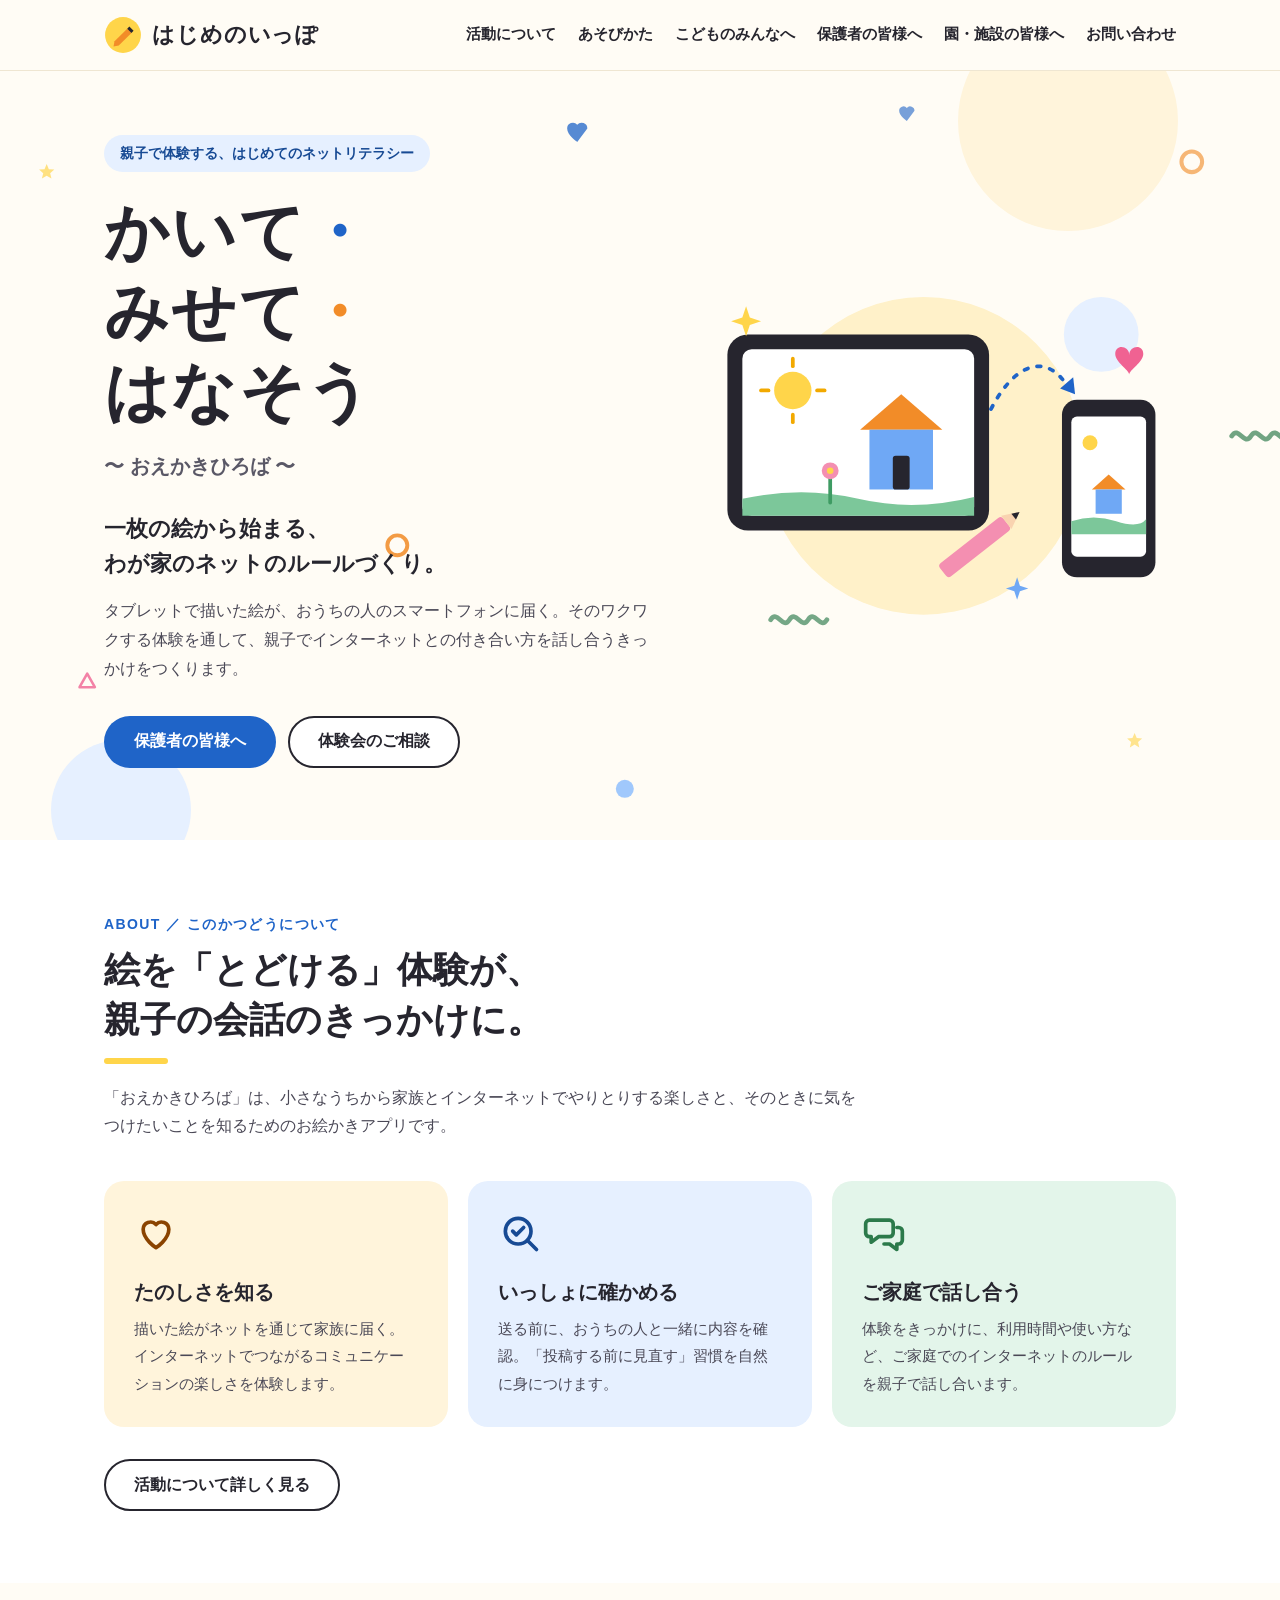
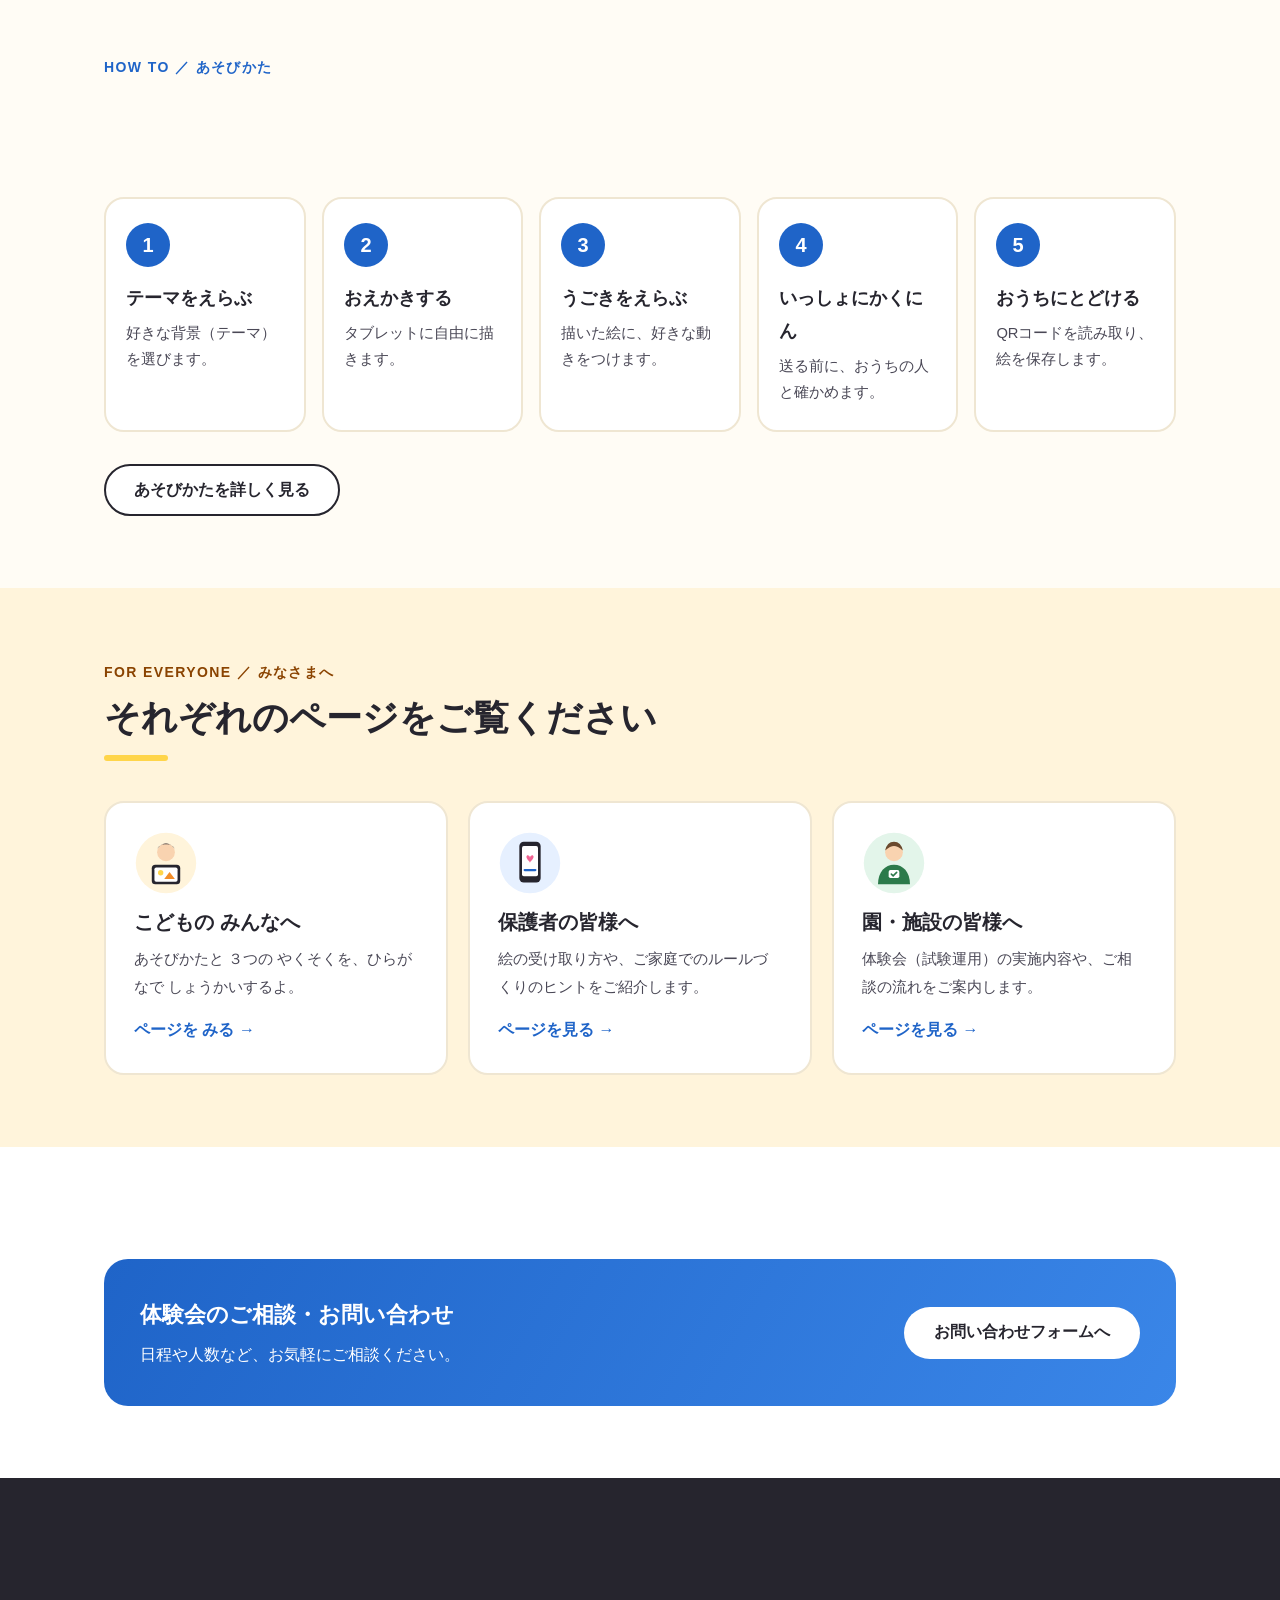
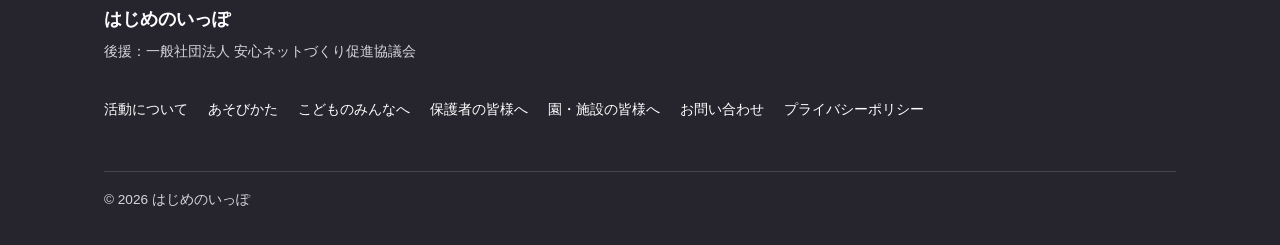
==== commit 57cd5ec8: "セキュリティ強化：Content-Security-Policy と Referrer-Policy を全ページに追加 Co-Authored-By: Claude Opus 5.5 <noreply" ====
--- a/index.html
+++ b/index.html
@@ -3,6 +3,8 @@
 <head>
 <meta charset="UTF-8">
 <meta name="viewport" content="width=device-width, initial-scale=1">
+<meta http-equiv="Content-Security-Policy" content="default-src 'self'; script-src 'self' 'sha256-u1pemRi7bukH7LDHj62LVT7TIqaooTLaWsP0xaVE1/0='; style-src 'self' 'unsafe-inline' https://fonts.googleapis.com; font-src https://fonts.gstatic.com; img-src 'self' data:; connect-src 'none'; object-src 'none'; base-uri 'self' https://tomoya-univ.github.io; form-action 'none'; upgrade-insecure-requests">
+<meta name="referrer" content="strict-origin-when-cross-origin">
 <title>はじめのいっぽ｜かいて・みせて・はなそう</title>
 <meta name="description" content="タブレットで描いた絵が、おうちの人のスマートフォンに届く。お絵かき体験を通して、親子でインターネットとの付き合い方を話し合うきっかけをつくる活動です。">
 <meta property="og:title" content="はじめのいっぽ｜かいて・みせて・はなそう">
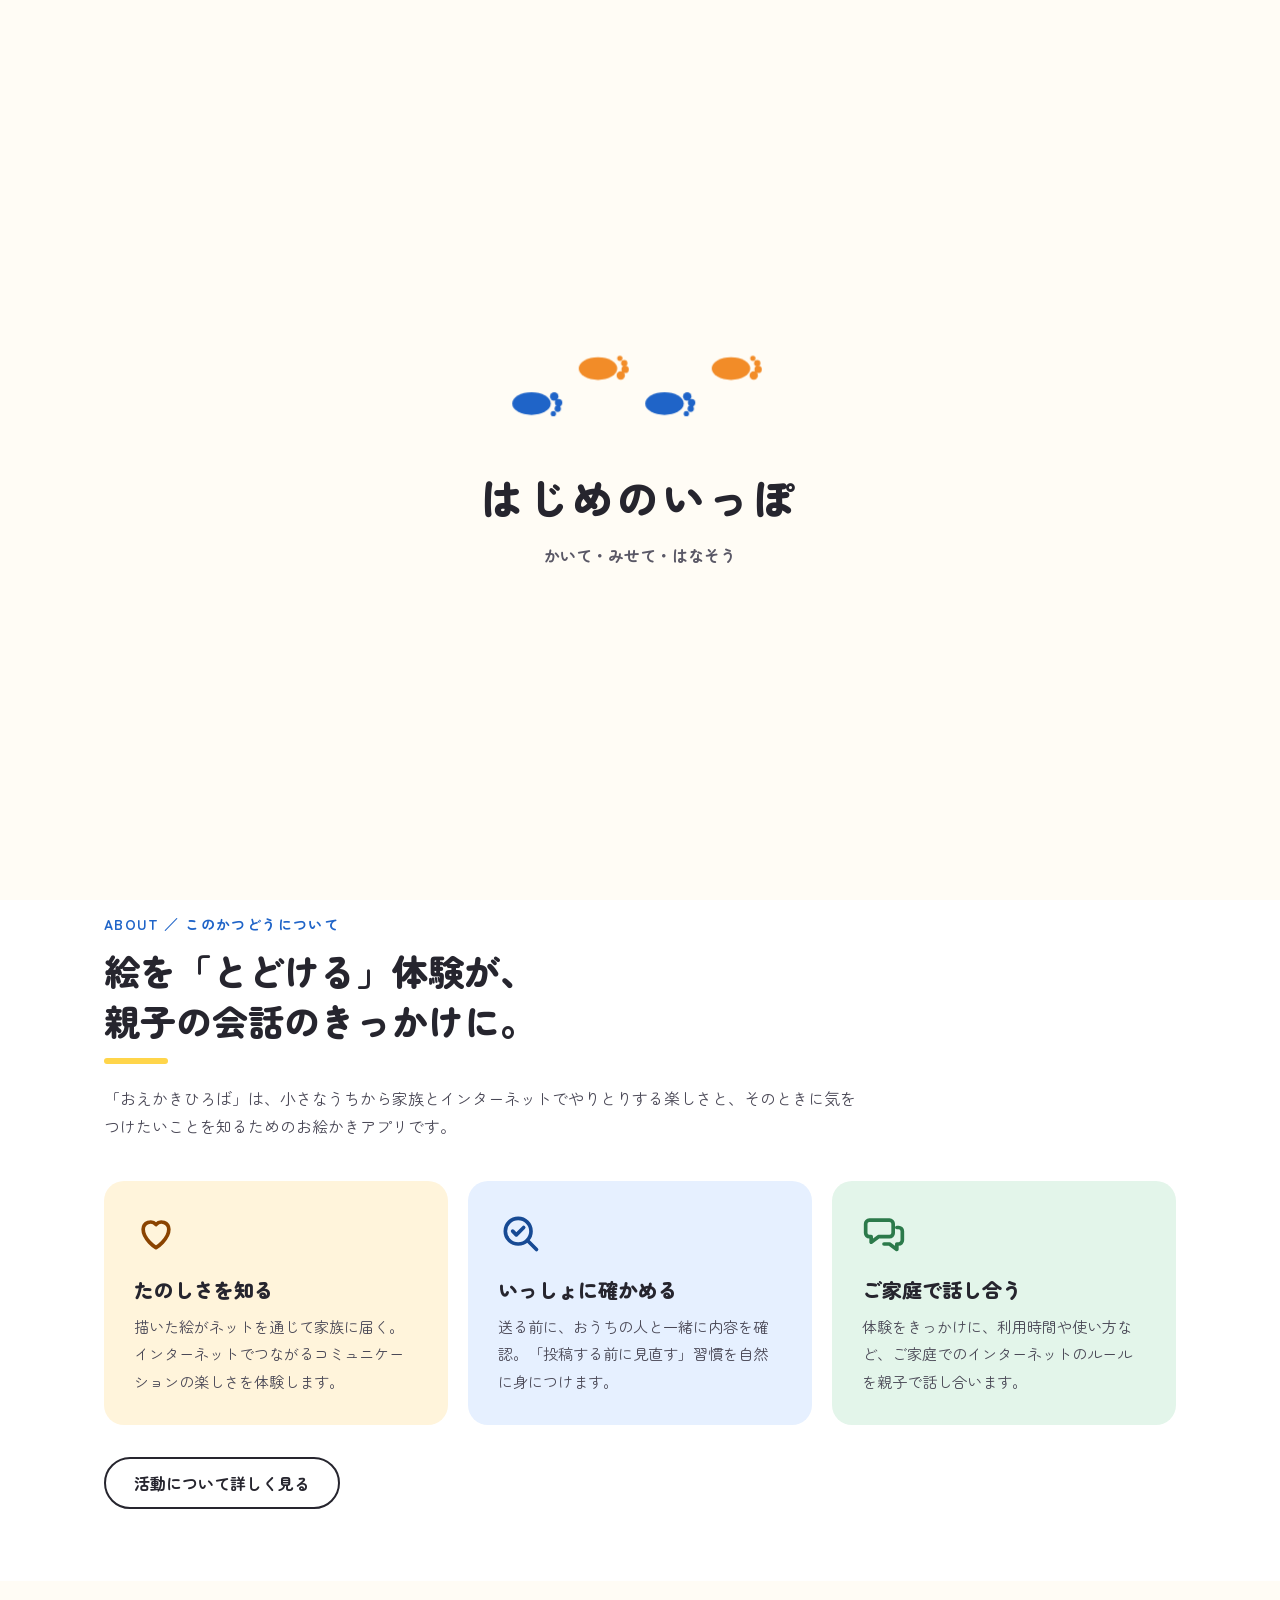
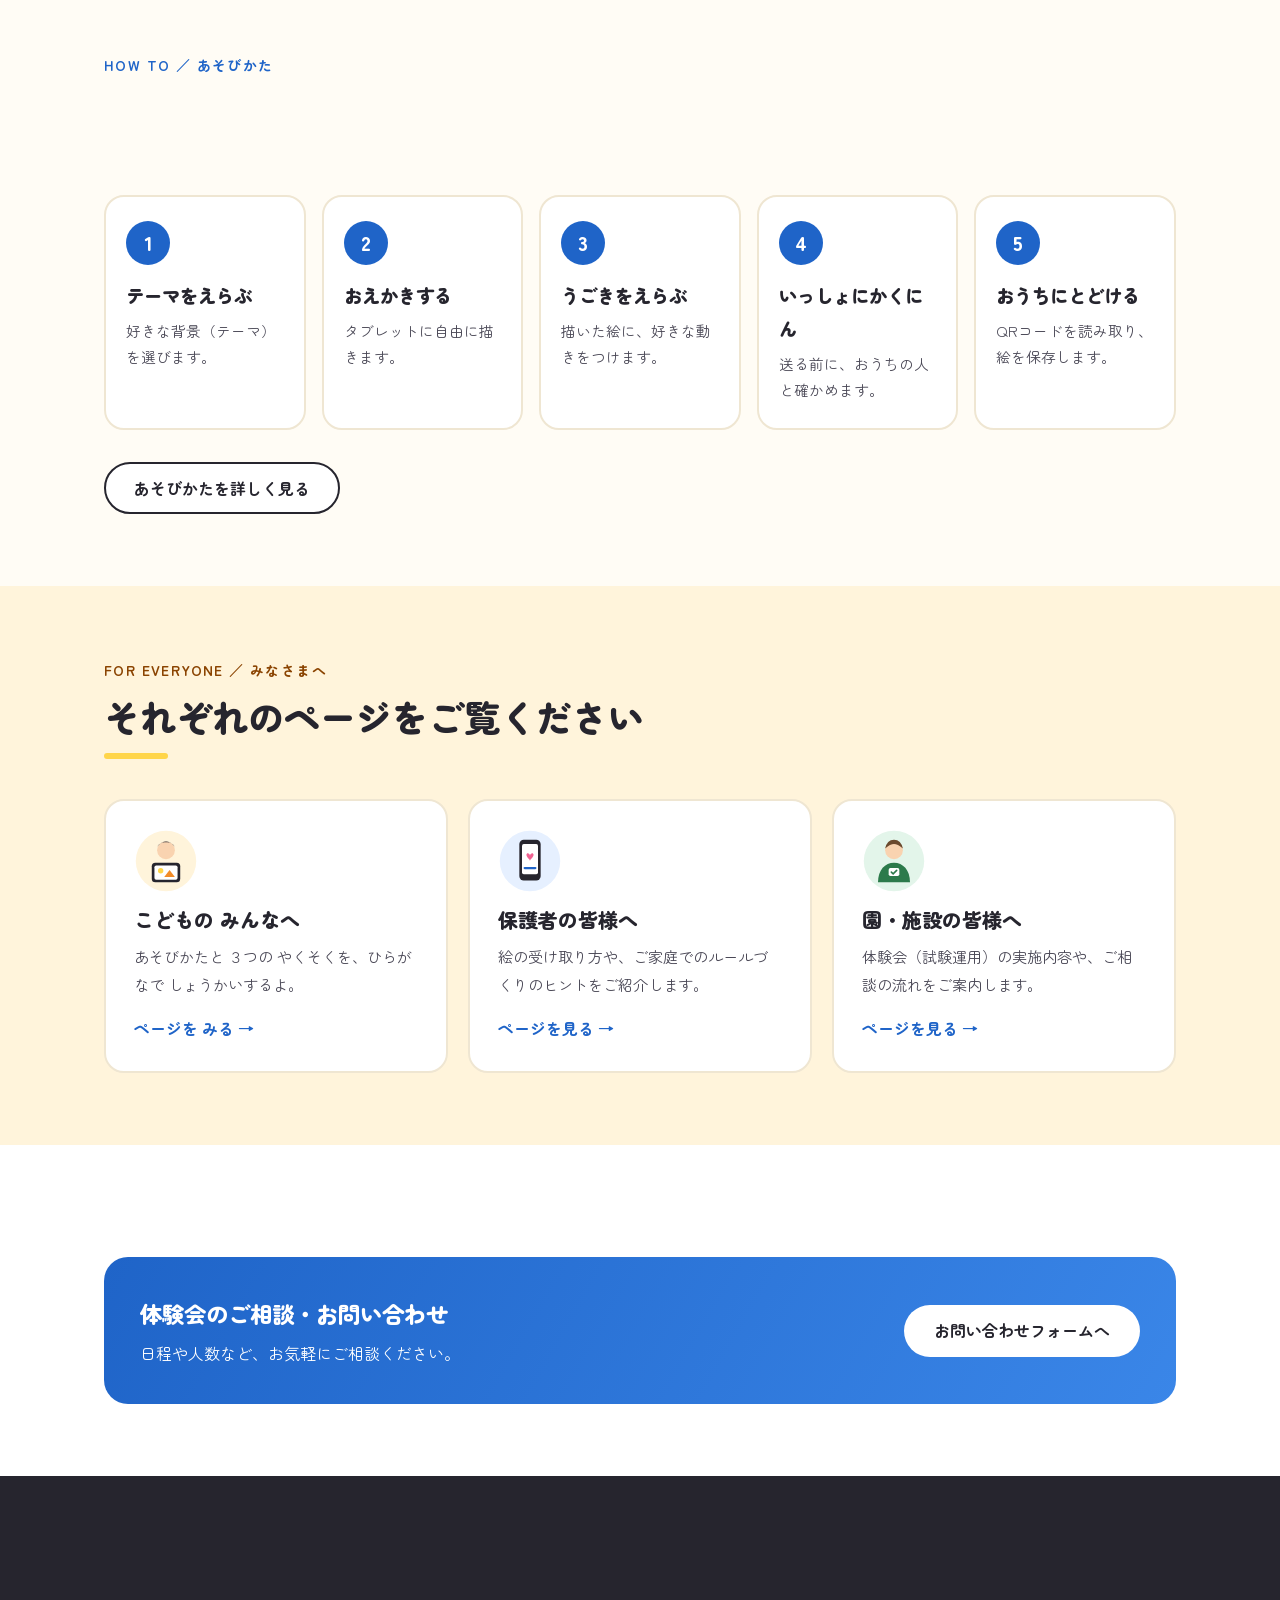
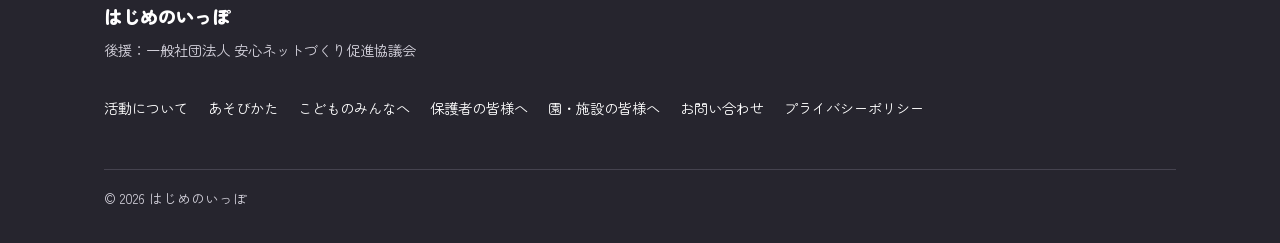
==== commit cd6cd7b5: "フォントをサイト内に配置（Google Fonts を廃止）、検索エンジン向けの構造化データを追加 Co-Authored-By: Claude Opus 5.5 <noreply@anthropic" ====
--- a/index.html
+++ b/index.html
@@ -3,7 +3,7 @@
 <head>
 <meta charset="UTF-8">
 <meta name="viewport" content="width=device-width, initial-scale=1">
-<meta http-equiv="Content-Security-Policy" content="default-src 'self'; script-src 'self' 'sha256-u1pemRi7bukH7LDHj62LVT7TIqaooTLaWsP0xaVE1/0='; style-src 'self' 'unsafe-inline' https://fonts.googleapis.com; font-src https://fonts.gstatic.com; img-src 'self' data:; connect-src 'none'; object-src 'none'; base-uri 'self' https://tomoya-univ.github.io; form-action 'none'; upgrade-insecure-requests">
+<meta http-equiv="Content-Security-Policy" content="default-src 'self'; script-src 'self' 'sha256-u1pemRi7bukH7LDHj62LVT7TIqaooTLaWsP0xaVE1/0='; style-src 'self' 'unsafe-inline'; font-src 'self'; img-src 'self' data:; connect-src 'none'; object-src 'none'; base-uri 'self' https://tomoya-univ.github.io; form-action 'none'; upgrade-insecure-requests">
 <meta name="referrer" content="strict-origin-when-cross-origin">
 <title>はじめのいっぽ｜かいて・みせて・はなそう</title>
 <meta name="description" content="タブレットで描いた絵が、おうちの人のスマートフォンに届く。お絵かき体験を通して、親子でインターネットとの付き合い方を話し合うきっかけをつくる活動です。">
@@ -20,12 +20,22 @@
 <link rel="icon" href="images/favicon-32.png" type="image/png" sizes="32x32">
 <link rel="apple-touch-icon" href="images/apple-touch-icon.png">
 <meta name="theme-color" content="#FFD54A">
-<link rel="preconnect" href="https://fonts.googleapis.com">
-<link rel="preconnect" href="https://fonts.gstatic.com" crossorigin>
-<link rel="stylesheet" href="https://fonts.googleapis.com/css2?family=Zen+Maru+Gothic:wght@400;500;700;900&display=swap">
+<link rel="preload" href="fonts/zen-maru-gothic-400-a.woff2" as="font" type="font/woff2" crossorigin>
+<link rel="preload" href="fonts/zen-maru-gothic-900-a.woff2" as="font" type="font/woff2" crossorigin>
+<link rel="stylesheet" href="css/fonts.css">
 <script>document.documentElement.classList.add("js");try{if(!sessionStorage.getItem("hjLoaded")){document.documentElement.classList.add("show-loader")}}catch(e){}</script>
 <link rel="stylesheet" href="css/style.css">
 <script src="js/main.js" defer></script>
+<script type="application/ld+json">
+{
+ "@context": "https://schema.org",
+ "@type": "WebSite",
+ "name": "はじめのいっぽ",
+ "alternateName": "おえかきひろば",
+ "url": "https://tomoya-univ.github.io/the-first-step-japan/",
+ "inLanguage": "ja"
+}
+</script>
 </head>
 <body>
 <div class="loader" aria-hidden="true">
--- a/css/fonts.css
+++ b/css/fonts.css
@@ -0,0 +1,9 @@
+/* Zen Maru Gothic（SIL Open Font License 1.1）をサイト内に置いたもの。fonts/OFL.txt 参照 */
+@font-face { font-family: "Zen Maru Gothic"; font-style: normal; font-weight: 400; font-display: swap; src: url("../fonts/zen-maru-gothic-400-a.woff2") format("woff2"); unicode-range: U+20-7E,U+A0-FF,U+2010,U+2013-2014,U+2016,U+2018-201A,U+201C-201E,U+2020-2022,U+2025-2026,U+2030,U+2032-2033,U+2039-203B,U+2044,U+2190-2193,U+25A0,U+25B2,U+25CB,U+25CF,U+2605-2606,U+3000-3015,U+301C-301D,U+301F-3020,U+3041-3094,U+309B-309E,U+30A1-30FE,U+4E00,U+4E09-4E0B,U+4E0D,U+4E26,U+4E2D,U+4E38,U+4E3B,U+4E86,U+4E8B-4E8C,U+4EBA,U+4ECA-4ECB,U+4ED5-4ED6,U+4ED8,U+4EE4-4EE5,U+4EEE,U+4EF2,U+4F1A,U+4F1D,U+4F38,U+4F4D-4F4E,U+4F53,U+4F55,U+4F5C,U+4F7F,U+4F8B,U+4F9B,U+4FBF,U+4FC3,U+4FDD,U+4FE1,U+500B,U+501F,U+505C,U+5099,U+50CF,U+5143,U+5148-5149,U+5150,U+5165,U+5168,U+516C,U+5171,U+5177,U+5185-5186,U+518D,U+51FA,U+5206-5207,U+521D,U+5229,U+5236,U+524A,U+524D,U+5272,U+529B,U+52A0,U+52B9,U+52C9,U+52D5,U+52D9,U+52DF,U+533A,U+5354,U+5358,U+5370,U+53C2,U+53CB,U+53CE,U+53D6-53D7,U+53E3,U+53EF,U+53F7,U+5408,U+540C-540D,U+5411,U+542B,U+5439,U+544A,U+554F,U+5553,U+5584,U+55B6,U+56DE,U+56E3,U+56F2-56F3,U+5712,U+5728,U+5730,U+578B,U+57DF,U+57FA,U+5831,U+5834,U+5883,U+58F0,U+5909,U+5916,U+591A,U+5927,U+592A,U+5931,U+597D,U+59CB,U+5B50,U+5B57-5B58,U+5B66,U+5B88-5B89,U+5B8C,U+5B9A,U+5B9F,U+5BB6,U+5BB9,U+5BFE,U+5C0F,U+5C11,U+5C4A,U+5C64,U+5DEE,U+5E02-5E03,U+5E2F,U+5E74,U+5E7C,U+5E83,U+5E9C,U+5EA6,U+5EAD,U+5F15,U+5F37,U+5F3E,U+5F53,U+5F62,U+5F79,U+5F85,U+5F8C,U+5F97,U+5FA1,U+5FC3,U+5FC5,U+5FDC,U+6027,U+60C5,U+60F3,U+610F,U+611F,U+614B,U+6163,U+6210,U+623B,U+6240,U+624B,U+6253,U+6271,U+6280,U+6295,U+62C5,U+6307,U+63A2,U+63B2,U+63CF-63D0,U+63F4,U+63FA,U+643A,U+64CD,U+6539,U+6559,U+6563,U+6570,U+6574,U+6587,U+6599,U+65B0,U+65B9,U+65BD,U+65CF,U+65E2,U+65E5,U+65E9,U+660E,U+661F,U+6642,U+666F,U+66F8,U+66FF-6700,U+6708,U+671F,U+672C,U+6750-6751,U+675F,U+6790,U+679A,U+679C,U+6848,U+691C,U+697D,U+6982,U+69D8,U+6A5F,U+6B20-6B21,U+6B53,U+6B62-6B63,U+6B69,U+6B73,U+6B8B,U+6BB5,U+6C17,U+6C42,U+6C7A,U+6CBF,U+6CC1,U+6CD5,U+6CE2,U+6CE8,U+6D3B,U+6D3E,U+6D41,U+6D88,U+6E1B,U+6E96,U+6F02,U+6F0F,U+6F14,U+70B9,U+7121,U+7136,U+7167,U+7247,U+7279,U+72B6,U+7406,U+74B0,U+751F,U+7528,U+7531,U+753A-753B,U+756A,U+767A-767B,U+7684,U+7686,U+76EE,U+76F4,U+76F8,U+7701,U+770C,U+77E2,U+77E5,U+77ED,U+78BA,U+793A,U+793E,U+79D2,U+79FB,U+7A0B,U+7A1A,U+7A3F,U+7A93,U+7ACB,U+7AEF,U+7B2C,U+7B49,U+7B54,U+7B56,U+7BA1,U+7BC4,U+7D04,U+7D1B,U+7D20,U+7D30,U+7D39,U+7D42,U+7D44,U+7D4C,U+7D50,U+7D61,U+7D75,U+7DCF,U+7DD2,U+7DDA,U+7E26,U+7F6E,U+7FD2,U+8003,U+8005,U+805E,U+80B2,U+80CC,U+80FD,U+81EA,U+822C,U+8272,U+884C,U+8853,U+8868,U+8907,U+8981,U+898B,U+8996,U+89A7,U+89AA,U+89E3,U+89E6,U+8A00,U+8A02,U+8A08,U+8A0E,U+8A18,U+8A2D,U+8A66,U+8A71,U+8A73,U+8A8D,U+8A9E,U+8AAC-8AAD,U+8AB0,U+8ABF,U+8AC7,U+8ACB,U+8B58,U+8B70,U+8B77,U+8C61,U+8CA0,U+8CBB,U+8CC7,U+8CEA,U+8D70,U+8D77,U+8DB3,U+8DF3,U+8E0F,U+8EAB,U+8EFD,U+8F09,U+8FBC,U+8FCE,U+8FD1,U+8FD4,U+9001,U+9014,U+901A,U+901F,U+9023,U+9032,U+904A-904B,U+904E,U+9053-9054,U+9069,U+9078,U+90E8,U+90FD,U+914D,U+91CD,U+9332,U+9577,U+9589,U+958B,U+9593,U+95A2,U+95B2,U+9632,U+964D,U+9664,U+967D,U+968E,U+969B,U+96C6,U+96E3,U+96FB,U+9762,U+9805-9806,U+9810,U+9818,U+9858,U+98FE,U+9A13,U+9ED2,U+9F62,U+FF01-FF03,U+FF05-FF0C,U+FF0E-FF5D; }
+@font-face { font-family: "Zen Maru Gothic"; font-style: normal; font-weight: 400; font-display: swap; src: url("../fonts/zen-maru-gothic-400-b.woff2") format("woff2"); unicode-range: U+7F-9F,U+100-200F,U+2011-2012,U+2015,U+2017,U+201B,U+201F,U+2023-2024,U+2027-202F,U+2031,U+2034-2038,U+203C-2043,U+2045-218F,U+2194-259F,U+25A1-25B1,U+25B3-25CA,U+25CC-25CE,U+25D0-2604,U+2607-2FFF,U+3016-301B,U+301E,U+3021-3040,U+3095-309A,U+309F-30A0,U+30FF-4DFF,U+4E01-4E08,U+4E0C,U+4E0E-4E25,U+4E27-4E2C,U+4E2E-4E37,U+4E39-4E3A,U+4E3C-4E85,U+4E87-4E8A,U+4E8D-4EB9,U+4EBB-4EC9,U+4ECC-4ED4,U+4ED7,U+4ED9-4EE3,U+4EE6-4EED,U+4EEF-4EF1,U+4EF3-4F19,U+4F1B-4F1C,U+4F1E-4F37,U+4F39-4F4C,U+4F4F-4F52,U+4F54,U+4F56-4F5B,U+4F5D-4F7E,U+4F80-4F8A,U+4F8C-4F9A,U+4F9C-4FBE,U+4FC0-4FC2,U+4FC4-4FDC,U+4FDE-4FE0,U+4FE2-500A,U+500C-501E,U+5020-505B,U+505D-5098,U+509A-50CE,U+50D0-5142,U+5144-5147,U+514A-514F,U+5151-5164,U+5166-5167,U+5169-516B,U+516D-5170,U+5172-5176,U+5178-5184,U+5187-518C,U+518E-51F9,U+51FB-5205,U+5208-521C,U+521E-5228,U+522A-5235,U+5237-5249,U+524B-524C,U+524E-5271,U+5273-529A,U+529C-529F,U+52A1-52B8,U+52BA-52C8,U+52CA-52D4,U+52D6-52D8,U+52DA-52DE,U+52E0-5339,U+533B-5353,U+5355-5357,U+5359-536F,U+5371-53C1,U+53C3-53CA,U+53CC-53CD,U+53CF-53D5,U+53D8-53E2,U+53E4-53EE,U+53F0-53F6,U+53F8-5407,U+5409-540B,U+540E-5410,U+5412-542A,U+542C-5438,U+543A-5449,U+544B-554E,U+5550-5552,U+5554-5583,U+5585-55B5,U+55B7-56DD,U+56DF-56E2,U+56E4-56F1,U+56F4-5711,U+5713-5727,U+5729-572F,U+5731-578A,U+578C-57DE,U+57E0-57F9,U+57FB-5830,U+5832-5833,U+5835-5882,U+5884-58EF,U+58F1-5908,U+590A-5915,U+5917-5919,U+591B-5926,U+5928-5929,U+592B-5930,U+5932-597C,U+597E-59CA,U+59CC-5B4F,U+5B51-5B56,U+5B59-5B65,U+5B67-5B87,U+5B8A-5B8B,U+5B8D-5B99,U+5B9B-5B9E,U+5BA0-5BB5,U+5BB7-5BB8,U+5BBA-5BFD,U+5BFF-5C0E,U+5C10,U+5C12-5C49,U+5C4B-5C63,U+5C65-5DED,U+5DEF-5E01,U+5E04-5E2E,U+5E30-5E73,U+5E75-5E7B,U+5E7D-5E82,U+5E84-5E9B,U+5E9D-5EA5,U+5EA7-5EAC,U+5EAE-5F14,U+5F16-5F36,U+5F38-5F3D,U+5F3F-5F52,U+5F54-5F61,U+5F63-5F78,U+5F7A-5F84,U+5F86-5F8B,U+5F8D-5F96,U+5F98-5FA0,U+5FA2-5FC2,U+5FC4,U+5FC6-5FDB,U+5FDD-6026,U+6028-60C4,U+60C6-60F2,U+60F4-610E,U+6110-611E,U+6120-614A,U+614C-6162,U+6164-620F,U+6211-623A,U+623C-623F,U+6241-624A,U+624C-6252,U+6254-6270,U+6272-627F,U+6281-6294,U+6296-62C4,U+62C6-6306,U+6308-63A1,U+63A3-63B1,U+63B3-63CE,U+63D1-63F3,U+63F5-63F9,U+63FB-6439,U+643B-64CC,U+64CE-6538,U+653A-6558,U+655A-6562,U+6564-656F,U+6571-6573,U+6575-6586,U+6588-6598,U+659A-65AF,U+65B1-65B8,U+65BA-65BC,U+65BE-65CE,U+65D0-65E1,U+65E3-65E4,U+65E6-65E8,U+65EA-660D,U+660F-661E,U+6620-6641,U+6643-666E,U+6670-66F7,U+66F9-66FE,U+6701-6707,U+6709-671E,U+6720-672B,U+672D-674F,U+6752-675E,U+6760-678F,U+6791-6799,U+679B,U+679D-6847,U+6849-691B,U+691D-697C,U+697E-6981,U+6983-69D7,U+69D9-6A5E,U+6A60-6B1F,U+6B22-6B52,U+6B54-6B61,U+6B64-6B68,U+6B6A-6B72,U+6B74-6B8A,U+6B8C-6BB4,U+6BB6-6C16,U+6C18-6C41,U+6C43-6C79,U+6C7B-6CBE,U+6CC0,U+6CC2-6CD4,U+6CD6-6CE1,U+6CE3-6CE7,U+6CE9-6D3A,U+6D3C-6D3D,U+6D3F-6D40,U+6D42-6D87,U+6D89-6E1A,U+6E1C-6E95,U+6E97-6F01,U+6F03-6F0E,U+6F10-6F13,U+6F15-70B8,U+70BA-7120,U+7122-7135,U+7137-7166,U+7168-7246,U+7248-7278,U+727A-72B5,U+72B7-7405,U+7407-74AF,U+74B1-751E,U+7520-7527,U+7529-7530,U+7532-7539,U+753C-7569,U+756B-7679,U+767C-7683,U+7685,U+7687-76ED,U+76EF-76F3,U+76F5-76F7,U+76F9-7700,U+7702-770B,U+770D-77E1,U+77E3-77E4,U+77E6-77EC,U+77EE-78B9,U+78BB-7939,U+793B-793D,U+793F-79D1,U+79D3-79FA,U+79FC-7A0A,U+7A0C-7A19,U+7A1B-7A3E,U+7A40-7A92,U+7A94-7ACA,U+7ACC-7AEE,U+7AF0-7B2B,U+7B2D-7B48,U+7B4A-7B53,U+7B55,U+7B57-7BA0,U+7BA2-7BC3,U+7BC5-7D03,U+7D05-7D1A,U+7D1C-7D1F,U+7D21-7D2F,U+7D31-7D38,U+7D3A-7D41,U+7D43,U+7D45-7D4B,U+7D4D-7D4F,U+7D51-7D60,U+7D62-7D74,U+7D76-7DCE,U+7DD0-7DD1,U+7DD3-7DD9,U+7DDB-7E25,U+7E27-7F6D,U+7F6F-7FD1,U+7FD3-8002,U+8004,U+8006-805D,U+805F-80B1,U+80B3-80CB,U+80CD-80FC,U+80FE-81E9,U+81EB-822B,U+822D-8271,U+8273-884B,U+884D-8852,U+8854-8867,U+8869-8906,U+8908-8980,U+8982-898A,U+898C-8995,U+8997-89A6,U+89A8-89A9,U+89AB-89E2,U+89E4-89E5,U+89E7-89FF,U+8A01,U+8A03-8A07,U+8A09-8A0D,U+8A0F-8A17,U+8A19-8A2C,U+8A2E-8A65,U+8A67-8A70,U+8A72,U+8A74-8A8C,U+8A8E-8A9D,U+8A9F-8AAB,U+8AAE-8AAF,U+8AB1-8ABE,U+8AC0-8AC6,U+8AC8-8ACA,U+8ACC-8B57,U+8B59-8B6F,U+8B71-8B76,U+8B78-8C60,U+8C62-8C9F,U+8CA1-8CBA,U+8CBC-8CC6,U+8CC8-8CE9,U+8CEB-8D6F,U+8D71-8D76,U+8D78-8DB2,U+8DB4-8DF2,U+8DF4-8E0E,U+8E10-8EAA,U+8EAC-8EFC,U+8EFE-8F08,U+8F0A-8FBB,U+8FBD-8FCD,U+8FCF-8FD0,U+8FD2-8FD3,U+8FD5-9000,U+9002-9013,U+9015-9019,U+901B-901E,U+9020-9022,U+9024-9031,U+9033-9049,U+904C-904D,U+904F-9052,U+9055-9068,U+906A-9077,U+9079-90E7,U+90E9-90FC,U+90FE-914C,U+914E-91CC,U+91CE-9331,U+9333-9576,U+9578-9588,U+958A,U+958C-9592,U+9594-95A1,U+95A3-95B1,U+95B3-9631,U+9633-964C,U+964E-9663,U+9665-967C,U+967E-968D,U+968F-969A,U+969C-96C5,U+96C7-96E2,U+96E4-96FA,U+96FC-9761,U+9763-9804,U+9807-980F,U+9811-9817,U+9819-9857,U+9859-98FD,U+98FF-9A12,U+9A14-9ED1,U+9ED3-9F61,U+9F63-FF00,U+FF04,U+FF0D,U+FF5E-FFFF; }
+@font-face { font-family: "Zen Maru Gothic"; font-style: normal; font-weight: 500; font-display: swap; src: url("../fonts/zen-maru-gothic-500-a.woff2") format("woff2"); unicode-range: U+20-7E,U+A0-FF,U+2010,U+2013-2014,U+2016,U+2018-201A,U+201C-201E,U+2020-2022,U+2025-2026,U+2030,U+2032-2033,U+2039-203B,U+2044,U+2190-2193,U+25A0,U+25B2,U+25CB,U+25CF,U+2605-2606,U+3000-3015,U+301C-301D,U+301F-3020,U+3041-3094,U+309B-309E,U+30A1-30FE,U+4E00,U+4E09-4E0B,U+4E0D,U+4E26,U+4E2D,U+4E38,U+4E3B,U+4E86,U+4E8B-4E8C,U+4EBA,U+4ECA-4ECB,U+4ED5-4ED6,U+4ED8,U+4EE4-4EE5,U+4EEE,U+4EF2,U+4F1A,U+4F1D,U+4F38,U+4F4D-4F4E,U+4F53,U+4F55,U+4F5C,U+4F7F,U+4F8B,U+4F9B,U+4FBF,U+4FC3,U+4FDD,U+4FE1,U+500B,U+501F,U+505C,U+5099,U+50CF,U+5143,U+5148-5149,U+5150,U+5165,U+5168,U+516C,U+5171,U+5177,U+5185-5186,U+518D,U+51FA,U+5206-5207,U+521D,U+5229,U+5236,U+524A,U+524D,U+5272,U+529B,U+52A0,U+52B9,U+52C9,U+52D5,U+52D9,U+52DF,U+533A,U+5354,U+5358,U+5370,U+53C2,U+53CB,U+53CE,U+53D6-53D7,U+53E3,U+53EF,U+53F7,U+5408,U+540C-540D,U+5411,U+542B,U+5439,U+544A,U+554F,U+5553,U+5584,U+55B6,U+56DE,U+56E3,U+56F2-56F3,U+5712,U+5728,U+5730,U+578B,U+57DF,U+57FA,U+5831,U+5834,U+5883,U+58F0,U+5909,U+5916,U+591A,U+5927,U+592A,U+5931,U+597D,U+59CB,U+5B50,U+5B57-5B58,U+5B66,U+5B88-5B89,U+5B8C,U+5B9A,U+5B9F,U+5BB6,U+5BB9,U+5BFE,U+5C0F,U+5C11,U+5C4A,U+5C64,U+5DEE,U+5E02-5E03,U+5E2F,U+5E74,U+5E7C,U+5E83,U+5E9C,U+5EA6,U+5EAD,U+5F15,U+5F37,U+5F3E,U+5F53,U+5F62,U+5F79,U+5F85,U+5F8C,U+5F97,U+5FA1,U+5FC3,U+5FC5,U+5FDC,U+6027,U+60C5,U+60F3,U+610F,U+611F,U+614B,U+6163,U+6210,U+623B,U+6240,U+624B,U+6253,U+6271,U+6280,U+6295,U+62C5,U+6307,U+63A2,U+63B2,U+63CF-63D0,U+63F4,U+63FA,U+643A,U+64CD,U+6539,U+6559,U+6563,U+6570,U+6574,U+6587,U+6599,U+65B0,U+65B9,U+65BD,U+65CF,U+65E2,U+65E5,U+65E9,U+660E,U+661F,U+6642,U+666F,U+66F8,U+66FF-6700,U+6708,U+671F,U+672C,U+6750-6751,U+675F,U+6790,U+679A,U+679C,U+6848,U+691C,U+697D,U+6982,U+69D8,U+6A5F,U+6B20-6B21,U+6B53,U+6B62-6B63,U+6B69,U+6B73,U+6B8B,U+6BB5,U+6C17,U+6C42,U+6C7A,U+6CBF,U+6CC1,U+6CD5,U+6CE2,U+6CE8,U+6D3B,U+6D3E,U+6D41,U+6D88,U+6E1B,U+6E96,U+6F02,U+6F0F,U+6F14,U+70B9,U+7121,U+7136,U+7167,U+7247,U+7279,U+72B6,U+7406,U+74B0,U+751F,U+7528,U+7531,U+753A-753B,U+756A,U+767A-767B,U+7684,U+7686,U+76EE,U+76F4,U+76F8,U+7701,U+770C,U+77E2,U+77E5,U+77ED,U+78BA,U+793A,U+793E,U+79D2,U+79FB,U+7A0B,U+7A1A,U+7A3F,U+7A93,U+7ACB,U+7AEF,U+7B2C,U+7B49,U+7B54,U+7B56,U+7BA1,U+7BC4,U+7D04,U+7D1B,U+7D20,U+7D30,U+7D39,U+7D42,U+7D44,U+7D4C,U+7D50,U+7D61,U+7D75,U+7DCF,U+7DD2,U+7DDA,U+7E26,U+7F6E,U+7FD2,U+8003,U+8005,U+805E,U+80B2,U+80CC,U+80FD,U+81EA,U+822C,U+8272,U+884C,U+8853,U+8868,U+8907,U+8981,U+898B,U+8996,U+89A7,U+89AA,U+89E3,U+89E6,U+8A00,U+8A02,U+8A08,U+8A0E,U+8A18,U+8A2D,U+8A66,U+8A71,U+8A73,U+8A8D,U+8A9E,U+8AAC-8AAD,U+8AB0,U+8ABF,U+8AC7,U+8ACB,U+8B58,U+8B70,U+8B77,U+8C61,U+8CA0,U+8CBB,U+8CC7,U+8CEA,U+8D70,U+8D77,U+8DB3,U+8DF3,U+8E0F,U+8EAB,U+8EFD,U+8F09,U+8FBC,U+8FCE,U+8FD1,U+8FD4,U+9001,U+9014,U+901A,U+901F,U+9023,U+9032,U+904A-904B,U+904E,U+9053-9054,U+9069,U+9078,U+90E8,U+90FD,U+914D,U+91CD,U+9332,U+9577,U+9589,U+958B,U+9593,U+95A2,U+95B2,U+9632,U+964D,U+9664,U+967D,U+968E,U+969B,U+96C6,U+96E3,U+96FB,U+9762,U+9805-9806,U+9810,U+9818,U+9858,U+98FE,U+9A13,U+9ED2,U+9F62,U+FF01-FF03,U+FF05-FF0C,U+FF0E-FF5D; }
+@font-face { font-family: "Zen Maru Gothic"; font-style: normal; font-weight: 500; font-display: swap; src: url("../fonts/zen-maru-gothic-500-b.woff2") format("woff2"); unicode-range: U+7F-9F,U+100-200F,U+2011-2012,U+2015,U+2017,U+201B,U+201F,U+2023-2024,U+2027-202F,U+2031,U+2034-2038,U+203C-2043,U+2045-218F,U+2194-259F,U+25A1-25B1,U+25B3-25CA,U+25CC-25CE,U+25D0-2604,U+2607-2FFF,U+3016-301B,U+301E,U+3021-3040,U+3095-309A,U+309F-30A0,U+30FF-4DFF,U+4E01-4E08,U+4E0C,U+4E0E-4E25,U+4E27-4E2C,U+4E2E-4E37,U+4E39-4E3A,U+4E3C-4E85,U+4E87-4E8A,U+4E8D-4EB9,U+4EBB-4EC9,U+4ECC-4ED4,U+4ED7,U+4ED9-4EE3,U+4EE6-4EED,U+4EEF-4EF1,U+4EF3-4F19,U+4F1B-4F1C,U+4F1E-4F37,U+4F39-4F4C,U+4F4F-4F52,U+4F54,U+4F56-4F5B,U+4F5D-4F7E,U+4F80-4F8A,U+4F8C-4F9A,U+4F9C-4FBE,U+4FC0-4FC2,U+4FC4-4FDC,U+4FDE-4FE0,U+4FE2-500A,U+500C-501E,U+5020-505B,U+505D-5098,U+509A-50CE,U+50D0-5142,U+5144-5147,U+514A-514F,U+5151-5164,U+5166-5167,U+5169-516B,U+516D-5170,U+5172-5176,U+5178-5184,U+5187-518C,U+518E-51F9,U+51FB-5205,U+5208-521C,U+521E-5228,U+522A-5235,U+5237-5249,U+524B-524C,U+524E-5271,U+5273-529A,U+529C-529F,U+52A1-52B8,U+52BA-52C8,U+52CA-52D4,U+52D6-52D8,U+52DA-52DE,U+52E0-5339,U+533B-5353,U+5355-5357,U+5359-536F,U+5371-53C1,U+53C3-53CA,U+53CC-53CD,U+53CF-53D5,U+53D8-53E2,U+53E4-53EE,U+53F0-53F6,U+53F8-5407,U+5409-540B,U+540E-5410,U+5412-542A,U+542C-5438,U+543A-5449,U+544B-554E,U+5550-5552,U+5554-5583,U+5585-55B5,U+55B7-56DD,U+56DF-56E2,U+56E4-56F1,U+56F4-5711,U+5713-5727,U+5729-572F,U+5731-578A,U+578C-57DE,U+57E0-57F9,U+57FB-5830,U+5832-5833,U+5835-5882,U+5884-58EF,U+58F1-5908,U+590A-5915,U+5917-5919,U+591B-5926,U+5928-5929,U+592B-5930,U+5932-597C,U+597E-59CA,U+59CC-5B4F,U+5B51-5B56,U+5B59-5B65,U+5B67-5B87,U+5B8A-5B8B,U+5B8D-5B99,U+5B9B-5B9E,U+5BA0-5BB5,U+5BB7-5BB8,U+5BBA-5BFD,U+5BFF-5C0E,U+5C10,U+5C12-5C49,U+5C4B-5C63,U+5C65-5DED,U+5DEF-5E01,U+5E04-5E2E,U+5E30-5E73,U+5E75-5E7B,U+5E7D-5E82,U+5E84-5E9B,U+5E9D-5EA5,U+5EA7-5EAC,U+5EAE-5F14,U+5F16-5F36,U+5F38-5F3D,U+5F3F-5F52,U+5F54-5F61,U+5F63-5F78,U+5F7A-5F84,U+5F86-5F8B,U+5F8D-5F96,U+5F98-5FA0,U+5FA2-5FC2,U+5FC4,U+5FC6-5FDB,U+5FDD-6026,U+6028-60C4,U+60C6-60F2,U+60F4-610E,U+6110-611E,U+6120-614A,U+614C-6162,U+6164-620F,U+6211-623A,U+623C-623F,U+6241-624A,U+624C-6252,U+6254-6270,U+6272-627F,U+6281-6294,U+6296-62C4,U+62C6-6306,U+6308-63A1,U+63A3-63B1,U+63B3-63CE,U+63D1-63F3,U+63F5-63F9,U+63FB-6439,U+643B-64CC,U+64CE-6538,U+653A-6558,U+655A-6562,U+6564-656F,U+6571-6573,U+6575-6586,U+6588-6598,U+659A-65AF,U+65B1-65B8,U+65BA-65BC,U+65BE-65CE,U+65D0-65E1,U+65E3-65E4,U+65E6-65E8,U+65EA-660D,U+660F-661E,U+6620-6641,U+6643-666E,U+6670-66F7,U+66F9-66FE,U+6701-6707,U+6709-671E,U+6720-672B,U+672D-674F,U+6752-675E,U+6760-678F,U+6791-6799,U+679B,U+679D-6847,U+6849-691B,U+691D-697C,U+697E-6981,U+6983-69D7,U+69D9-6A5E,U+6A60-6B1F,U+6B22-6B52,U+6B54-6B61,U+6B64-6B68,U+6B6A-6B72,U+6B74-6B8A,U+6B8C-6BB4,U+6BB6-6C16,U+6C18-6C41,U+6C43-6C79,U+6C7B-6CBE,U+6CC0,U+6CC2-6CD4,U+6CD6-6CE1,U+6CE3-6CE7,U+6CE9-6D3A,U+6D3C-6D3D,U+6D3F-6D40,U+6D42-6D87,U+6D89-6E1A,U+6E1C-6E95,U+6E97-6F01,U+6F03-6F0E,U+6F10-6F13,U+6F15-70B8,U+70BA-7120,U+7122-7135,U+7137-7166,U+7168-7246,U+7248-7278,U+727A-72B5,U+72B7-7405,U+7407-74AF,U+74B1-751E,U+7520-7527,U+7529-7530,U+7532-7539,U+753C-7569,U+756B-7679,U+767C-7683,U+7685,U+7687-76ED,U+76EF-76F3,U+76F5-76F7,U+76F9-7700,U+7702-770B,U+770D-77E1,U+77E3-77E4,U+77E6-77EC,U+77EE-78B9,U+78BB-7939,U+793B-793D,U+793F-79D1,U+79D3-79FA,U+79FC-7A0A,U+7A0C-7A19,U+7A1B-7A3E,U+7A40-7A92,U+7A94-7ACA,U+7ACC-7AEE,U+7AF0-7B2B,U+7B2D-7B48,U+7B4A-7B53,U+7B55,U+7B57-7BA0,U+7BA2-7BC3,U+7BC5-7D03,U+7D05-7D1A,U+7D1C-7D1F,U+7D21-7D2F,U+7D31-7D38,U+7D3A-7D41,U+7D43,U+7D45-7D4B,U+7D4D-7D4F,U+7D51-7D60,U+7D62-7D74,U+7D76-7DCE,U+7DD0-7DD1,U+7DD3-7DD9,U+7DDB-7E25,U+7E27-7F6D,U+7F6F-7FD1,U+7FD3-8002,U+8004,U+8006-805D,U+805F-80B1,U+80B3-80CB,U+80CD-80FC,U+80FE-81E9,U+81EB-822B,U+822D-8271,U+8273-884B,U+884D-8852,U+8854-8867,U+8869-8906,U+8908-8980,U+8982-898A,U+898C-8995,U+8997-89A6,U+89A8-89A9,U+89AB-89E2,U+89E4-89E5,U+89E7-89FF,U+8A01,U+8A03-8A07,U+8A09-8A0D,U+8A0F-8A17,U+8A19-8A2C,U+8A2E-8A65,U+8A67-8A70,U+8A72,U+8A74-8A8C,U+8A8E-8A9D,U+8A9F-8AAB,U+8AAE-8AAF,U+8AB1-8ABE,U+8AC0-8AC6,U+8AC8-8ACA,U+8ACC-8B57,U+8B59-8B6F,U+8B71-8B76,U+8B78-8C60,U+8C62-8C9F,U+8CA1-8CBA,U+8CBC-8CC6,U+8CC8-8CE9,U+8CEB-8D6F,U+8D71-8D76,U+8D78-8DB2,U+8DB4-8DF2,U+8DF4-8E0E,U+8E10-8EAA,U+8EAC-8EFC,U+8EFE-8F08,U+8F0A-8FBB,U+8FBD-8FCD,U+8FCF-8FD0,U+8FD2-8FD3,U+8FD5-9000,U+9002-9013,U+9015-9019,U+901B-901E,U+9020-9022,U+9024-9031,U+9033-9049,U+904C-904D,U+904F-9052,U+9055-9068,U+906A-9077,U+9079-90E7,U+90E9-90FC,U+90FE-914C,U+914E-91CC,U+91CE-9331,U+9333-9576,U+9578-9588,U+958A,U+958C-9592,U+9594-95A1,U+95A3-95B1,U+95B3-9631,U+9633-964C,U+964E-9663,U+9665-967C,U+967E-968D,U+968F-969A,U+969C-96C5,U+96C7-96E2,U+96E4-96FA,U+96FC-9761,U+9763-9804,U+9807-980F,U+9811-9817,U+9819-9857,U+9859-98FD,U+98FF-9A12,U+9A14-9ED1,U+9ED3-9F61,U+9F63-FF00,U+FF04,U+FF0D,U+FF5E-FFFF; }
+@font-face { font-family: "Zen Maru Gothic"; font-style: normal; font-weight: 700; font-display: swap; src: url("../fonts/zen-maru-gothic-700-a.woff2") format("woff2"); unicode-range: U+20-7E,U+A0-FF,U+2010,U+2013-2014,U+2016,U+2018-201A,U+201C-201E,U+2020-2022,U+2025-2026,U+2030,U+2032-2033,U+2039-203B,U+2044,U+2190-2193,U+25A0,U+25B2,U+25CB,U+25CF,U+2605-2606,U+3000-3015,U+301C-301D,U+301F-3020,U+3041-3094,U+309B-309E,U+30A1-30FE,U+4E00,U+4E09-4E0B,U+4E0D,U+4E26,U+4E2D,U+4E38,U+4E3B,U+4E86,U+4E8B-4E8C,U+4EBA,U+4ECA-4ECB,U+4ED5-4ED6,U+4ED8,U+4EE4-4EE5,U+4EEE,U+4EF2,U+4F1A,U+4F1D,U+4F38,U+4F4D-4F4E,U+4F53,U+4F55,U+4F5C,U+4F7F,U+4F8B,U+4F9B,U+4FBF,U+4FC3,U+4FDD,U+4FE1,U+500B,U+501F,U+505C,U+5099,U+50CF,U+5143,U+5148-5149,U+5150,U+5165,U+5168,U+516C,U+5171,U+5177,U+5185-5186,U+518D,U+51FA,U+5206-5207,U+521D,U+5229,U+5236,U+524A,U+524D,U+5272,U+529B,U+52A0,U+52B9,U+52C9,U+52D5,U+52D9,U+52DF,U+533A,U+5354,U+5358,U+5370,U+53C2,U+53CB,U+53CE,U+53D6-53D7,U+53E3,U+53EF,U+53F7,U+5408,U+540C-540D,U+5411,U+542B,U+5439,U+544A,U+554F,U+5553,U+5584,U+55B6,U+56DE,U+56E3,U+56F2-56F3,U+5712,U+5728,U+5730,U+578B,U+57DF,U+57FA,U+5831,U+5834,U+5883,U+58F0,U+5909,U+5916,U+591A,U+5927,U+592A,U+5931,U+597D,U+59CB,U+5B50,U+5B57-5B58,U+5B66,U+5B88-5B89,U+5B8C,U+5B9A,U+5B9F,U+5BB6,U+5BB9,U+5BFE,U+5C0F,U+5C11,U+5C4A,U+5C64,U+5DEE,U+5E02-5E03,U+5E2F,U+5E74,U+5E7C,U+5E83,U+5E9C,U+5EA6,U+5EAD,U+5F15,U+5F37,U+5F3E,U+5F53,U+5F62,U+5F79,U+5F85,U+5F8C,U+5F97,U+5FA1,U+5FC3,U+5FC5,U+5FDC,U+6027,U+60C5,U+60F3,U+610F,U+611F,U+614B,U+6163,U+6210,U+623B,U+6240,U+624B,U+6253,U+6271,U+6280,U+6295,U+62C5,U+6307,U+63A2,U+63B2,U+63CF-63D0,U+63F4,U+63FA,U+643A,U+64CD,U+6539,U+6559,U+6563,U+6570,U+6574,U+6587,U+6599,U+65B0,U+65B9,U+65BD,U+65CF,U+65E2,U+65E5,U+65E9,U+660E,U+661F,U+6642,U+666F,U+66F8,U+66FF-6700,U+6708,U+671F,U+672C,U+6750-6751,U+675F,U+6790,U+679A,U+679C,U+6848,U+691C,U+697D,U+6982,U+69D8,U+6A5F,U+6B20-6B21,U+6B53,U+6B62-6B63,U+6B69,U+6B73,U+6B8B,U+6BB5,U+6C17,U+6C42,U+6C7A,U+6CBF,U+6CC1,U+6CD5,U+6CE2,U+6CE8,U+6D3B,U+6D3E,U+6D41,U+6D88,U+6E1B,U+6E96,U+6F02,U+6F0F,U+6F14,U+70B9,U+7121,U+7136,U+7167,U+7247,U+7279,U+72B6,U+7406,U+74B0,U+751F,U+7528,U+7531,U+753A-753B,U+756A,U+767A-767B,U+7684,U+7686,U+76EE,U+76F4,U+76F8,U+7701,U+770C,U+77E2,U+77E5,U+77ED,U+78BA,U+793A,U+793E,U+79D2,U+79FB,U+7A0B,U+7A1A,U+7A3F,U+7A93,U+7ACB,U+7AEF,U+7B2C,U+7B49,U+7B54,U+7B56,U+7BA1,U+7BC4,U+7D04,U+7D1B,U+7D20,U+7D30,U+7D39,U+7D42,U+7D44,U+7D4C,U+7D50,U+7D61,U+7D75,U+7DCF,U+7DD2,U+7DDA,U+7E26,U+7F6E,U+7FD2,U+8003,U+8005,U+805E,U+80B2,U+80CC,U+80FD,U+81EA,U+822C,U+8272,U+884C,U+8853,U+8868,U+8907,U+8981,U+898B,U+8996,U+89A7,U+89AA,U+89E3,U+89E6,U+8A00,U+8A02,U+8A08,U+8A0E,U+8A18,U+8A2D,U+8A66,U+8A71,U+8A73,U+8A8D,U+8A9E,U+8AAC-8AAD,U+8AB0,U+8ABF,U+8AC7,U+8ACB,U+8B58,U+8B70,U+8B77,U+8C61,U+8CA0,U+8CBB,U+8CC7,U+8CEA,U+8D70,U+8D77,U+8DB3,U+8DF3,U+8E0F,U+8EAB,U+8EFD,U+8F09,U+8FBC,U+8FCE,U+8FD1,U+8FD4,U+9001,U+9014,U+901A,U+901F,U+9023,U+9032,U+904A-904B,U+904E,U+9053-9054,U+9069,U+9078,U+90E8,U+90FD,U+914D,U+91CD,U+9332,U+9577,U+9589,U+958B,U+9593,U+95A2,U+95B2,U+9632,U+964D,U+9664,U+967D,U+968E,U+969B,U+96C6,U+96E3,U+96FB,U+9762,U+9805-9806,U+9810,U+9818,U+9858,U+98FE,U+9A13,U+9ED2,U+9F62,U+FF01-FF03,U+FF05-FF0C,U+FF0E-FF5D; }
+@font-face { font-family: "Zen Maru Gothic"; font-style: normal; font-weight: 700; font-display: swap; src: url("../fonts/zen-maru-gothic-700-b.woff2") format("woff2"); unicode-range: U+7F-9F,U+100-200F,U+2011-2012,U+2015,U+2017,U+201B,U+201F,U+2023-2024,U+2027-202F,U+2031,U+2034-2038,U+203C-2043,U+2045-218F,U+2194-259F,U+25A1-25B1,U+25B3-25CA,U+25CC-25CE,U+25D0-2604,U+2607-2FFF,U+3016-301B,U+301E,U+3021-3040,U+3095-309A,U+309F-30A0,U+30FF-4DFF,U+4E01-4E08,U+4E0C,U+4E0E-4E25,U+4E27-4E2C,U+4E2E-4E37,U+4E39-4E3A,U+4E3C-4E85,U+4E87-4E8A,U+4E8D-4EB9,U+4EBB-4EC9,U+4ECC-4ED4,U+4ED7,U+4ED9-4EE3,U+4EE6-4EED,U+4EEF-4EF1,U+4EF3-4F19,U+4F1B-4F1C,U+4F1E-4F37,U+4F39-4F4C,U+4F4F-4F52,U+4F54,U+4F56-4F5B,U+4F5D-4F7E,U+4F80-4F8A,U+4F8C-4F9A,U+4F9C-4FBE,U+4FC0-4FC2,U+4FC4-4FDC,U+4FDE-4FE0,U+4FE2-500A,U+500C-501E,U+5020-505B,U+505D-5098,U+509A-50CE,U+50D0-5142,U+5144-5147,U+514A-514F,U+5151-5164,U+5166-5167,U+5169-516B,U+516D-5170,U+5172-5176,U+5178-5184,U+5187-518C,U+518E-51F9,U+51FB-5205,U+5208-521C,U+521E-5228,U+522A-5235,U+5237-5249,U+524B-524C,U+524E-5271,U+5273-529A,U+529C-529F,U+52A1-52B8,U+52BA-52C8,U+52CA-52D4,U+52D6-52D8,U+52DA-52DE,U+52E0-5339,U+533B-5353,U+5355-5357,U+5359-536F,U+5371-53C1,U+53C3-53CA,U+53CC-53CD,U+53CF-53D5,U+53D8-53E2,U+53E4-53EE,U+53F0-53F6,U+53F8-5407,U+5409-540B,U+540E-5410,U+5412-542A,U+542C-5438,U+543A-5449,U+544B-554E,U+5550-5552,U+5554-5583,U+5585-55B5,U+55B7-56DD,U+56DF-56E2,U+56E4-56F1,U+56F4-5711,U+5713-5727,U+5729-572F,U+5731-578A,U+578C-57DE,U+57E0-57F9,U+57FB-5830,U+5832-5833,U+5835-5882,U+5884-58EF,U+58F1-5908,U+590A-5915,U+5917-5919,U+591B-5926,U+5928-5929,U+592B-5930,U+5932-597C,U+597E-59CA,U+59CC-5B4F,U+5B51-5B56,U+5B59-5B65,U+5B67-5B87,U+5B8A-5B8B,U+5B8D-5B99,U+5B9B-5B9E,U+5BA0-5BB5,U+5BB7-5BB8,U+5BBA-5BFD,U+5BFF-5C0E,U+5C10,U+5C12-5C49,U+5C4B-5C63,U+5C65-5DED,U+5DEF-5E01,U+5E04-5E2E,U+5E30-5E73,U+5E75-5E7B,U+5E7D-5E82,U+5E84-5E9B,U+5E9D-5EA5,U+5EA7-5EAC,U+5EAE-5F14,U+5F16-5F36,U+5F38-5F3D,U+5F3F-5F52,U+5F54-5F61,U+5F63-5F78,U+5F7A-5F84,U+5F86-5F8B,U+5F8D-5F96,U+5F98-5FA0,U+5FA2-5FC2,U+5FC4,U+5FC6-5FDB,U+5FDD-6026,U+6028-60C4,U+60C6-60F2,U+60F4-610E,U+6110-611E,U+6120-614A,U+614C-6162,U+6164-620F,U+6211-623A,U+623C-623F,U+6241-624A,U+624C-6252,U+6254-6270,U+6272-627F,U+6281-6294,U+6296-62C4,U+62C6-6306,U+6308-63A1,U+63A3-63B1,U+63B3-63CE,U+63D1-63F3,U+63F5-63F9,U+63FB-6439,U+643B-64CC,U+64CE-6538,U+653A-6558,U+655A-6562,U+6564-656F,U+6571-6573,U+6575-6586,U+6588-6598,U+659A-65AF,U+65B1-65B8,U+65BA-65BC,U+65BE-65CE,U+65D0-65E1,U+65E3-65E4,U+65E6-65E8,U+65EA-660D,U+660F-661E,U+6620-6641,U+6643-666E,U+6670-66F7,U+66F9-66FE,U+6701-6707,U+6709-671E,U+6720-672B,U+672D-674F,U+6752-675E,U+6760-678F,U+6791-6799,U+679B,U+679D-6847,U+6849-691B,U+691D-697C,U+697E-6981,U+6983-69D7,U+69D9-6A5E,U+6A60-6B1F,U+6B22-6B52,U+6B54-6B61,U+6B64-6B68,U+6B6A-6B72,U+6B74-6B8A,U+6B8C-6BB4,U+6BB6-6C16,U+6C18-6C41,U+6C43-6C79,U+6C7B-6CBE,U+6CC0,U+6CC2-6CD4,U+6CD6-6CE1,U+6CE3-6CE7,U+6CE9-6D3A,U+6D3C-6D3D,U+6D3F-6D40,U+6D42-6D87,U+6D89-6E1A,U+6E1C-6E95,U+6E97-6F01,U+6F03-6F0E,U+6F10-6F13,U+6F15-70B8,U+70BA-7120,U+7122-7135,U+7137-7166,U+7168-7246,U+7248-7278,U+727A-72B5,U+72B7-7405,U+7407-74AF,U+74B1-751E,U+7520-7527,U+7529-7530,U+7532-7539,U+753C-7569,U+756B-7679,U+767C-7683,U+7685,U+7687-76ED,U+76EF-76F3,U+76F5-76F7,U+76F9-7700,U+7702-770B,U+770D-77E1,U+77E3-77E4,U+77E6-77EC,U+77EE-78B9,U+78BB-7939,U+793B-793D,U+793F-79D1,U+79D3-79FA,U+79FC-7A0A,U+7A0C-7A19,U+7A1B-7A3E,U+7A40-7A92,U+7A94-7ACA,U+7ACC-7AEE,U+7AF0-7B2B,U+7B2D-7B48,U+7B4A-7B53,U+7B55,U+7B57-7BA0,U+7BA2-7BC3,U+7BC5-7D03,U+7D05-7D1A,U+7D1C-7D1F,U+7D21-7D2F,U+7D31-7D38,U+7D3A-7D41,U+7D43,U+7D45-7D4B,U+7D4D-7D4F,U+7D51-7D60,U+7D62-7D74,U+7D76-7DCE,U+7DD0-7DD1,U+7DD3-7DD9,U+7DDB-7E25,U+7E27-7F6D,U+7F6F-7FD1,U+7FD3-8002,U+8004,U+8006-805D,U+805F-80B1,U+80B3-80CB,U+80CD-80FC,U+80FE-81E9,U+81EB-822B,U+822D-8271,U+8273-884B,U+884D-8852,U+8854-8867,U+8869-8906,U+8908-8980,U+8982-898A,U+898C-8995,U+8997-89A6,U+89A8-89A9,U+89AB-89E2,U+89E4-89E5,U+89E7-89FF,U+8A01,U+8A03-8A07,U+8A09-8A0D,U+8A0F-8A17,U+8A19-8A2C,U+8A2E-8A65,U+8A67-8A70,U+8A72,U+8A74-8A8C,U+8A8E-8A9D,U+8A9F-8AAB,U+8AAE-8AAF,U+8AB1-8ABE,U+8AC0-8AC6,U+8AC8-8ACA,U+8ACC-8B57,U+8B59-8B6F,U+8B71-8B76,U+8B78-8C60,U+8C62-8C9F,U+8CA1-8CBA,U+8CBC-8CC6,U+8CC8-8CE9,U+8CEB-8D6F,U+8D71-8D76,U+8D78-8DB2,U+8DB4-8DF2,U+8DF4-8E0E,U+8E10-8EAA,U+8EAC-8EFC,U+8EFE-8F08,U+8F0A-8FBB,U+8FBD-8FCD,U+8FCF-8FD0,U+8FD2-8FD3,U+8FD5-9000,U+9002-9013,U+9015-9019,U+901B-901E,U+9020-9022,U+9024-9031,U+9033-9049,U+904C-904D,U+904F-9052,U+9055-9068,U+906A-9077,U+9079-90E7,U+90E9-90FC,U+90FE-914C,U+914E-91CC,U+91CE-9331,U+9333-9576,U+9578-9588,U+958A,U+958C-9592,U+9594-95A1,U+95A3-95B1,U+95B3-9631,U+9633-964C,U+964E-9663,U+9665-967C,U+967E-968D,U+968F-969A,U+969C-96C5,U+96C7-96E2,U+96E4-96FA,U+96FC-9761,U+9763-9804,U+9807-980F,U+9811-9817,U+9819-9857,U+9859-98FD,U+98FF-9A12,U+9A14-9ED1,U+9ED3-9F61,U+9F63-FF00,U+FF04,U+FF0D,U+FF5E-FFFF; }
+@font-face { font-family: "Zen Maru Gothic"; font-style: normal; font-weight: 900; font-display: swap; src: url("../fonts/zen-maru-gothic-900-a.woff2") format("woff2"); unicode-range: U+20-7E,U+A0-FF,U+2010,U+2013-2014,U+2016,U+2018-201A,U+201C-201E,U+2020-2022,U+2025-2026,U+2030,U+2032-2033,U+2039-203B,U+2044,U+2190-2193,U+25A0,U+25B2,U+25CB,U+25CF,U+2605-2606,U+3000-3015,U+301C-301D,U+301F-3020,U+3041-3094,U+309B-309E,U+30A1-30FE,U+4E00,U+4E09-4E0B,U+4E0D,U+4E26,U+4E2D,U+4E38,U+4E3B,U+4E86,U+4E8B-4E8C,U+4EBA,U+4ECA-4ECB,U+4ED5-4ED6,U+4ED8,U+4EE4-4EE5,U+4EEE,U+4EF2,U+4F1A,U+4F1D,U+4F38,U+4F4D-4F4E,U+4F53,U+4F55,U+4F5C,U+4F7F,U+4F8B,U+4F9B,U+4FBF,U+4FC3,U+4FDD,U+4FE1,U+500B,U+501F,U+505C,U+5099,U+50CF,U+5143,U+5148-5149,U+5150,U+5165,U+5168,U+516C,U+5171,U+5177,U+5185-5186,U+518D,U+51FA,U+5206-5207,U+521D,U+5229,U+5236,U+524A,U+524D,U+5272,U+529B,U+52A0,U+52B9,U+52C9,U+52D5,U+52D9,U+52DF,U+533A,U+5354,U+5358,U+5370,U+53C2,U+53CB,U+53CE,U+53D6-53D7,U+53E3,U+53EF,U+53F7,U+5408,U+540C-540D,U+5411,U+542B,U+5439,U+544A,U+554F,U+5553,U+5584,U+55B6,U+56DE,U+56E3,U+56F2-56F3,U+5712,U+5728,U+5730,U+578B,U+57DF,U+57FA,U+5831,U+5834,U+5883,U+58F0,U+5909,U+5916,U+591A,U+5927,U+592A,U+5931,U+597D,U+59CB,U+5B50,U+5B57-5B58,U+5B66,U+5B88-5B89,U+5B8C,U+5B9A,U+5B9F,U+5BB6,U+5BB9,U+5BFE,U+5C0F,U+5C11,U+5C4A,U+5C64,U+5DEE,U+5E02-5E03,U+5E2F,U+5E74,U+5E7C,U+5E83,U+5E9C,U+5EA6,U+5EAD,U+5F15,U+5F37,U+5F3E,U+5F53,U+5F62,U+5F79,U+5F85,U+5F8C,U+5F97,U+5FA1,U+5FC3,U+5FC5,U+5FDC,U+6027,U+60C5,U+60F3,U+610F,U+611F,U+614B,U+6163,U+6210,U+623B,U+6240,U+624B,U+6253,U+6271,U+6280,U+6295,U+62C5,U+6307,U+63A2,U+63B2,U+63CF-63D0,U+63F4,U+63FA,U+643A,U+64CD,U+6539,U+6559,U+6563,U+6570,U+6574,U+6587,U+6599,U+65B0,U+65B9,U+65BD,U+65CF,U+65E2,U+65E5,U+65E9,U+660E,U+661F,U+6642,U+666F,U+66F8,U+66FF-6700,U+6708,U+671F,U+672C,U+6750-6751,U+675F,U+6790,U+679A,U+679C,U+6848,U+691C,U+697D,U+6982,U+69D8,U+6A5F,U+6B20-6B21,U+6B53,U+6B62-6B63,U+6B69,U+6B73,U+6B8B,U+6BB5,U+6C17,U+6C42,U+6C7A,U+6CBF,U+6CC1,U+6CD5,U+6CE2,U+6CE8,U+6D3B,U+6D3E,U+6D41,U+6D88,U+6E1B,U+6E96,U+6F02,U+6F0F,U+6F14,U+70B9,U+7121,U+7136,U+7167,U+7247,U+7279,U+72B6,U+7406,U+74B0,U+751F,U+7528,U+7531,U+753A-753B,U+756A,U+767A-767B,U+7684,U+7686,U+76EE,U+76F4,U+76F8,U+7701,U+770C,U+77E2,U+77E5,U+77ED,U+78BA,U+793A,U+793E,U+79D2,U+79FB,U+7A0B,U+7A1A,U+7A3F,U+7A93,U+7ACB,U+7AEF,U+7B2C,U+7B49,U+7B54,U+7B56,U+7BA1,U+7BC4,U+7D04,U+7D1B,U+7D20,U+7D30,U+7D39,U+7D42,U+7D44,U+7D4C,U+7D50,U+7D61,U+7D75,U+7DCF,U+7DD2,U+7DDA,U+7E26,U+7F6E,U+7FD2,U+8003,U+8005,U+805E,U+80B2,U+80CC,U+80FD,U+81EA,U+822C,U+8272,U+884C,U+8853,U+8868,U+8907,U+8981,U+898B,U+8996,U+89A7,U+89AA,U+89E3,U+89E6,U+8A00,U+8A02,U+8A08,U+8A0E,U+8A18,U+8A2D,U+8A66,U+8A71,U+8A73,U+8A8D,U+8A9E,U+8AAC-8AAD,U+8AB0,U+8ABF,U+8AC7,U+8ACB,U+8B58,U+8B70,U+8B77,U+8C61,U+8CA0,U+8CBB,U+8CC7,U+8CEA,U+8D70,U+8D77,U+8DB3,U+8DF3,U+8E0F,U+8EAB,U+8EFD,U+8F09,U+8FBC,U+8FCE,U+8FD1,U+8FD4,U+9001,U+9014,U+901A,U+901F,U+9023,U+9032,U+904A-904B,U+904E,U+9053-9054,U+9069,U+9078,U+90E8,U+90FD,U+914D,U+91CD,U+9332,U+9577,U+9589,U+958B,U+9593,U+95A2,U+95B2,U+9632,U+964D,U+9664,U+967D,U+968E,U+969B,U+96C6,U+96E3,U+96FB,U+9762,U+9805-9806,U+9810,U+9818,U+9858,U+98FE,U+9A13,U+9ED2,U+9F62,U+FF01-FF03,U+FF05-FF0C,U+FF0E-FF5D; }
+@font-face { font-family: "Zen Maru Gothic"; font-style: normal; font-weight: 900; font-display: swap; src: url("../fonts/zen-maru-gothic-900-b.woff2") format("woff2"); unicode-range: U+7F-9F,U+100-200F,U+2011-2012,U+2015,U+2017,U+201B,U+201F,U+2023-2024,U+2027-202F,U+2031,U+2034-2038,U+203C-2043,U+2045-218F,U+2194-259F,U+25A1-25B1,U+25B3-25CA,U+25CC-25CE,U+25D0-2604,U+2607-2FFF,U+3016-301B,U+301E,U+3021-3040,U+3095-309A,U+309F-30A0,U+30FF-4DFF,U+4E01-4E08,U+4E0C,U+4E0E-4E25,U+4E27-4E2C,U+4E2E-4E37,U+4E39-4E3A,U+4E3C-4E85,U+4E87-4E8A,U+4E8D-4EB9,U+4EBB-4EC9,U+4ECC-4ED4,U+4ED7,U+4ED9-4EE3,U+4EE6-4EED,U+4EEF-4EF1,U+4EF3-4F19,U+4F1B-4F1C,U+4F1E-4F37,U+4F39-4F4C,U+4F4F-4F52,U+4F54,U+4F56-4F5B,U+4F5D-4F7E,U+4F80-4F8A,U+4F8C-4F9A,U+4F9C-4FBE,U+4FC0-4FC2,U+4FC4-4FDC,U+4FDE-4FE0,U+4FE2-500A,U+500C-501E,U+5020-505B,U+505D-5098,U+509A-50CE,U+50D0-5142,U+5144-5147,U+514A-514F,U+5151-5164,U+5166-5167,U+5169-516B,U+516D-5170,U+5172-5176,U+5178-5184,U+5187-518C,U+518E-51F9,U+51FB-5205,U+5208-521C,U+521E-5228,U+522A-5235,U+5237-5249,U+524B-524C,U+524E-5271,U+5273-529A,U+529C-529F,U+52A1-52B8,U+52BA-52C8,U+52CA-52D4,U+52D6-52D8,U+52DA-52DE,U+52E0-5339,U+533B-5353,U+5355-5357,U+5359-536F,U+5371-53C1,U+53C3-53CA,U+53CC-53CD,U+53CF-53D5,U+53D8-53E2,U+53E4-53EE,U+53F0-53F6,U+53F8-5407,U+5409-540B,U+540E-5410,U+5412-542A,U+542C-5438,U+543A-5449,U+544B-554E,U+5550-5552,U+5554-5583,U+5585-55B5,U+55B7-56DD,U+56DF-56E2,U+56E4-56F1,U+56F4-5711,U+5713-5727,U+5729-572F,U+5731-578A,U+578C-57DE,U+57E0-57F9,U+57FB-5830,U+5832-5833,U+5835-5882,U+5884-58EF,U+58F1-5908,U+590A-5915,U+5917-5919,U+591B-5926,U+5928-5929,U+592B-5930,U+5932-597C,U+597E-59CA,U+59CC-5B4F,U+5B51-5B56,U+5B59-5B65,U+5B67-5B87,U+5B8A-5B8B,U+5B8D-5B99,U+5B9B-5B9E,U+5BA0-5BB5,U+5BB7-5BB8,U+5BBA-5BFD,U+5BFF-5C0E,U+5C10,U+5C12-5C49,U+5C4B-5C63,U+5C65-5DED,U+5DEF-5E01,U+5E04-5E2E,U+5E30-5E73,U+5E75-5E7B,U+5E7D-5E82,U+5E84-5E9B,U+5E9D-5EA5,U+5EA7-5EAC,U+5EAE-5F14,U+5F16-5F36,U+5F38-5F3D,U+5F3F-5F52,U+5F54-5F61,U+5F63-5F78,U+5F7A-5F84,U+5F86-5F8B,U+5F8D-5F96,U+5F98-5FA0,U+5FA2-5FC2,U+5FC4,U+5FC6-5FDB,U+5FDD-6026,U+6028-60C4,U+60C6-60F2,U+60F4-610E,U+6110-611E,U+6120-614A,U+614C-6162,U+6164-620F,U+6211-623A,U+623C-623F,U+6241-624A,U+624C-6252,U+6254-6270,U+6272-627F,U+6281-6294,U+6296-62C4,U+62C6-6306,U+6308-63A1,U+63A3-63B1,U+63B3-63CE,U+63D1-63F3,U+63F5-63F9,U+63FB-6439,U+643B-64CC,U+64CE-6538,U+653A-6558,U+655A-6562,U+6564-656F,U+6571-6573,U+6575-6586,U+6588-6598,U+659A-65AF,U+65B1-65B8,U+65BA-65BC,U+65BE-65CE,U+65D0-65E1,U+65E3-65E4,U+65E6-65E8,U+65EA-660D,U+660F-661E,U+6620-6641,U+6643-666E,U+6670-66F7,U+66F9-66FE,U+6701-6707,U+6709-671E,U+6720-672B,U+672D-674F,U+6752-675E,U+6760-678F,U+6791-6799,U+679B,U+679D-6847,U+6849-691B,U+691D-697C,U+697E-6981,U+6983-69D7,U+69D9-6A5E,U+6A60-6B1F,U+6B22-6B52,U+6B54-6B61,U+6B64-6B68,U+6B6A-6B72,U+6B74-6B8A,U+6B8C-6BB4,U+6BB6-6C16,U+6C18-6C41,U+6C43-6C79,U+6C7B-6CBE,U+6CC0,U+6CC2-6CD4,U+6CD6-6CE1,U+6CE3-6CE7,U+6CE9-6D3A,U+6D3C-6D3D,U+6D3F-6D40,U+6D42-6D87,U+6D89-6E1A,U+6E1C-6E95,U+6E97-6F01,U+6F03-6F0E,U+6F10-6F13,U+6F15-70B8,U+70BA-7120,U+7122-7135,U+7137-7166,U+7168-7246,U+7248-7278,U+727A-72B5,U+72B7-7405,U+7407-74AF,U+74B1-751E,U+7520-7527,U+7529-7530,U+7532-7539,U+753C-7569,U+756B-7679,U+767C-7683,U+7685,U+7687-76ED,U+76EF-76F3,U+76F5-76F7,U+76F9-7700,U+7702-770B,U+770D-77E1,U+77E3-77E4,U+77E6-77EC,U+77EE-78B9,U+78BB-7939,U+793B-793D,U+793F-79D1,U+79D3-79FA,U+79FC-7A0A,U+7A0C-7A19,U+7A1B-7A3E,U+7A40-7A92,U+7A94-7ACA,U+7ACC-7AEE,U+7AF0-7B2B,U+7B2D-7B48,U+7B4A-7B53,U+7B55,U+7B57-7BA0,U+7BA2-7BC3,U+7BC5-7D03,U+7D05-7D1A,U+7D1C-7D1F,U+7D21-7D2F,U+7D31-7D38,U+7D3A-7D41,U+7D43,U+7D45-7D4B,U+7D4D-7D4F,U+7D51-7D60,U+7D62-7D74,U+7D76-7DCE,U+7DD0-7DD1,U+7DD3-7DD9,U+7DDB-7E25,U+7E27-7F6D,U+7F6F-7FD1,U+7FD3-8002,U+8004,U+8006-805D,U+805F-80B1,U+80B3-80CB,U+80CD-80FC,U+80FE-81E9,U+81EB-822B,U+822D-8271,U+8273-884B,U+884D-8852,U+8854-8867,U+8869-8906,U+8908-8980,U+8982-898A,U+898C-8995,U+8997-89A6,U+89A8-89A9,U+89AB-89E2,U+89E4-89E5,U+89E7-89FF,U+8A01,U+8A03-8A07,U+8A09-8A0D,U+8A0F-8A17,U+8A19-8A2C,U+8A2E-8A65,U+8A67-8A70,U+8A72,U+8A74-8A8C,U+8A8E-8A9D,U+8A9F-8AAB,U+8AAE-8AAF,U+8AB1-8ABE,U+8AC0-8AC6,U+8AC8-8ACA,U+8ACC-8B57,U+8B59-8B6F,U+8B71-8B76,U+8B78-8C60,U+8C62-8C9F,U+8CA1-8CBA,U+8CBC-8CC6,U+8CC8-8CE9,U+8CEB-8D6F,U+8D71-8D76,U+8D78-8DB2,U+8DB4-8DF2,U+8DF4-8E0E,U+8E10-8EAA,U+8EAC-8EFC,U+8EFE-8F08,U+8F0A-8FBB,U+8FBD-8FCD,U+8FCF-8FD0,U+8FD2-8FD3,U+8FD5-9000,U+9002-9013,U+9015-9019,U+901B-901E,U+9020-9022,U+9024-9031,U+9033-9049,U+904C-904D,U+904F-9052,U+9055-9068,U+906A-9077,U+9079-90E7,U+90E9-90FC,U+90FE-914C,U+914E-91CC,U+91CE-9331,U+9333-9576,U+9578-9588,U+958A,U+958C-9592,U+9594-95A1,U+95A3-95B1,U+95B3-9631,U+9633-964C,U+964E-9663,U+9665-967C,U+967E-968D,U+968F-969A,U+969C-96C5,U+96C7-96E2,U+96E4-96FA,U+96FC-9761,U+9763-9804,U+9807-980F,U+9811-9817,U+9819-9857,U+9859-98FD,U+98FF-9A12,U+9A14-9ED1,U+9ED3-9F61,U+9F63-FF00,U+FF04,U+FF0D,U+FF5E-FFFF; }
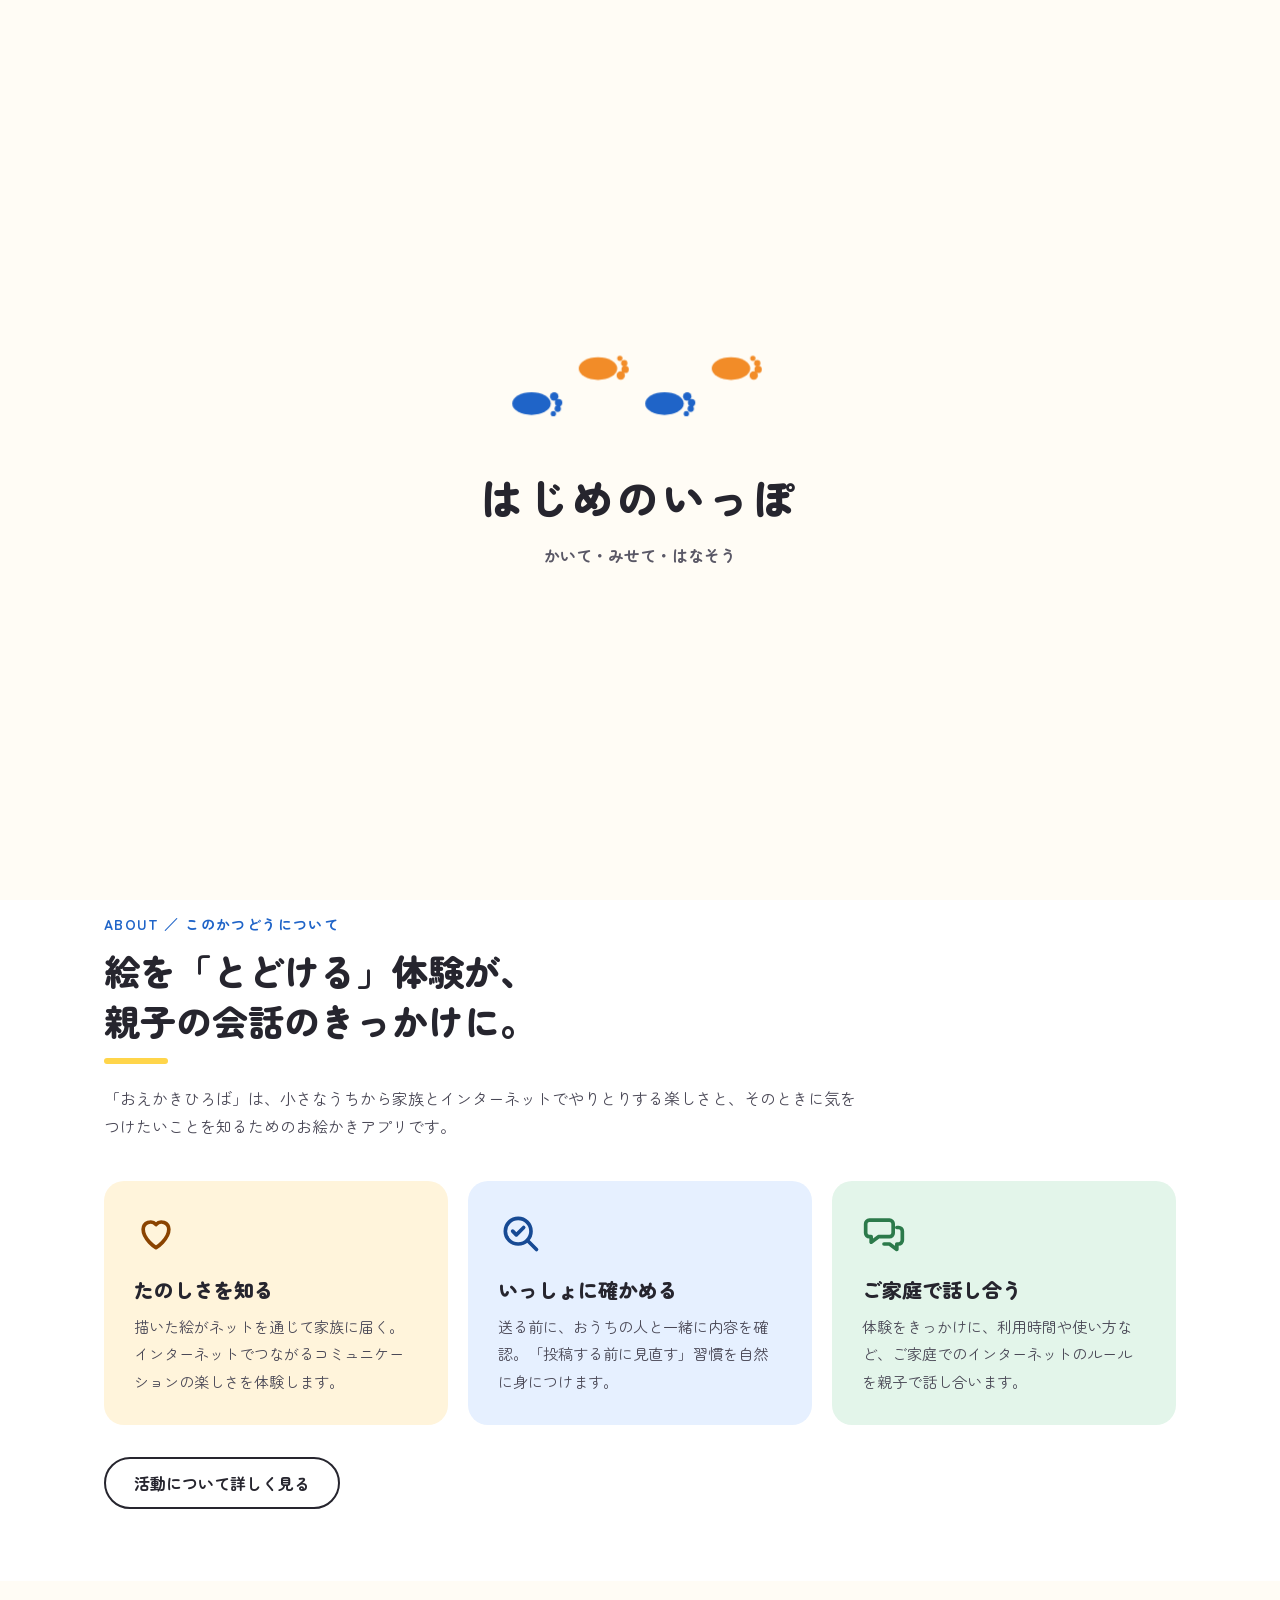
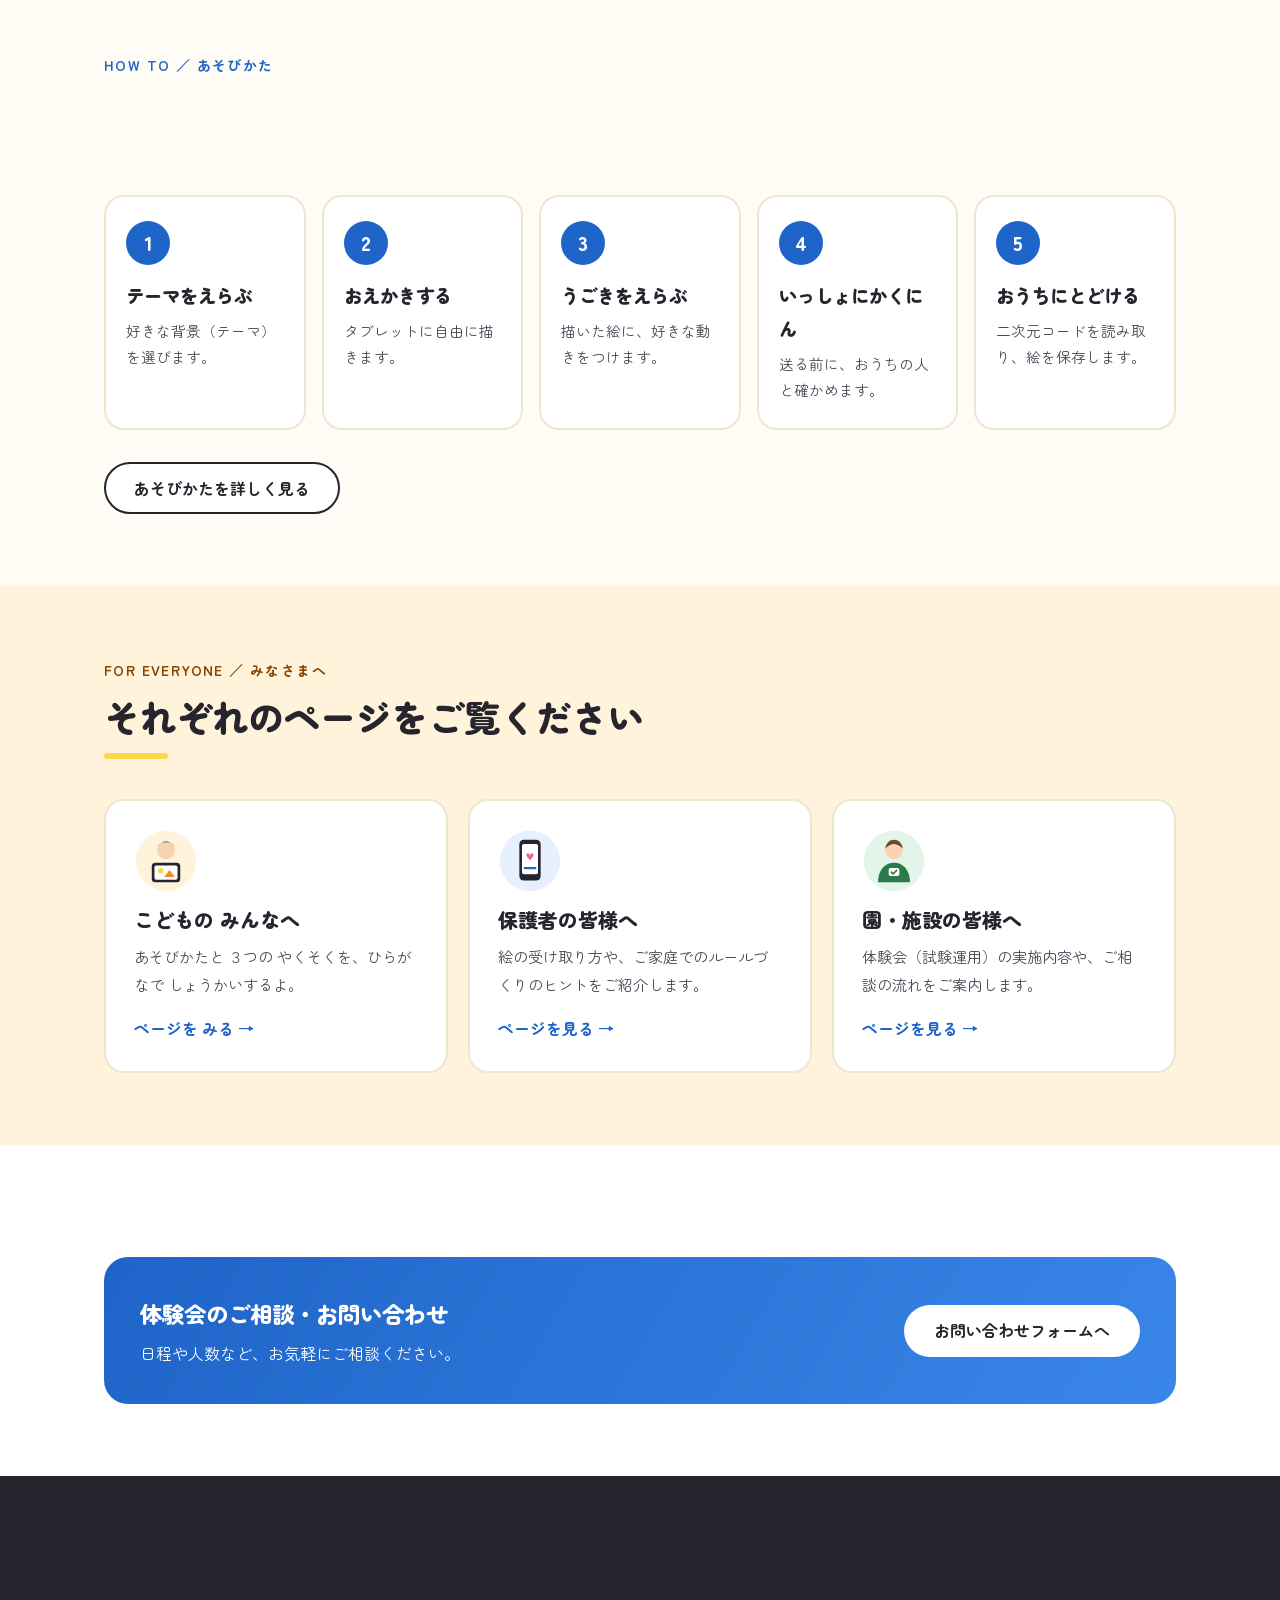
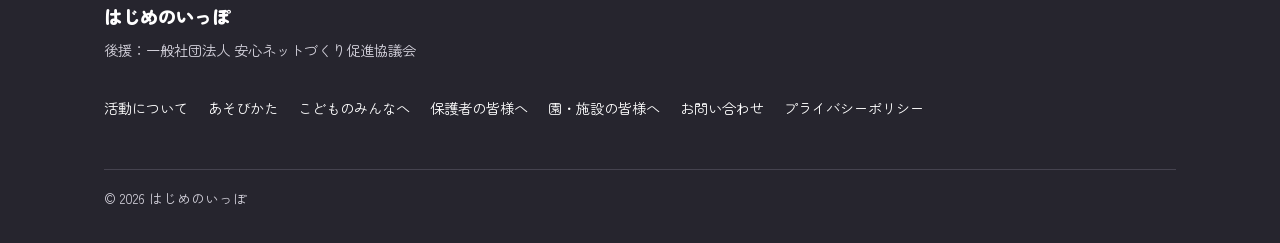
==== commit e5c381aa: "スマホでのはみ出し修正、表記ゆれの統一（二次元コード・プラン表記） Co-Authored-By: Claude Opus 5.5 <noreply@anthropic.com> Claude-Ses" ====
--- a/index.html
+++ b/index.html
@@ -120,7 +120,7 @@
         <li class="step"><span class="step-num">2</span><h3>おえかきする</h3><p>タブレットに自由に描きます。</p></li>
         <li class="step"><span class="step-num">3</span><h3>うごきをえらぶ</h3><p>描いた絵に、好きな動きをつけます。</p></li>
         <li class="step"><span class="step-num">4</span><h3>いっしょにかくにん</h3><p>送る前に、おうちの人と確かめます。</p></li>
-        <li class="step"><span class="step-num">5</span><h3>おうちにとどける</h3><p>QRコードを読み取り、絵を保存します。</p></li>
+        <li class="step"><span class="step-num">5</span><h3>おうちにとどける</h3><p>二次元コードを読み取り、絵を保存します。</p></li>
       </ol>
       <div class="btn-row"><a class="btn btn-outline" href="howto.html">あそびかたを詳しく見る</a></div>
     </div>
--- a/css/style.css
+++ b/css/style.css
@@ -466,3 +466,4 @@
 @keyframes hj-step { 0% { opacity: 0; transform: scale(.5); } 10%, 60% { opacity: 1; transform: none; } 80%, 100% { opacity: 0; } }
 @keyframes hj-burst { from { transform: translate(0, 0) scale(1) rotate(0); opacity: 1; } to { transform: translate(var(--bx), var(--by)) scale(.3) rotate(240deg); opacity: 0; } }
 .burst-dot svg, .deco svg { width: 100%; height: auto; display: block; }
+.note a, .policy a { overflow-wrap: anywhere; }
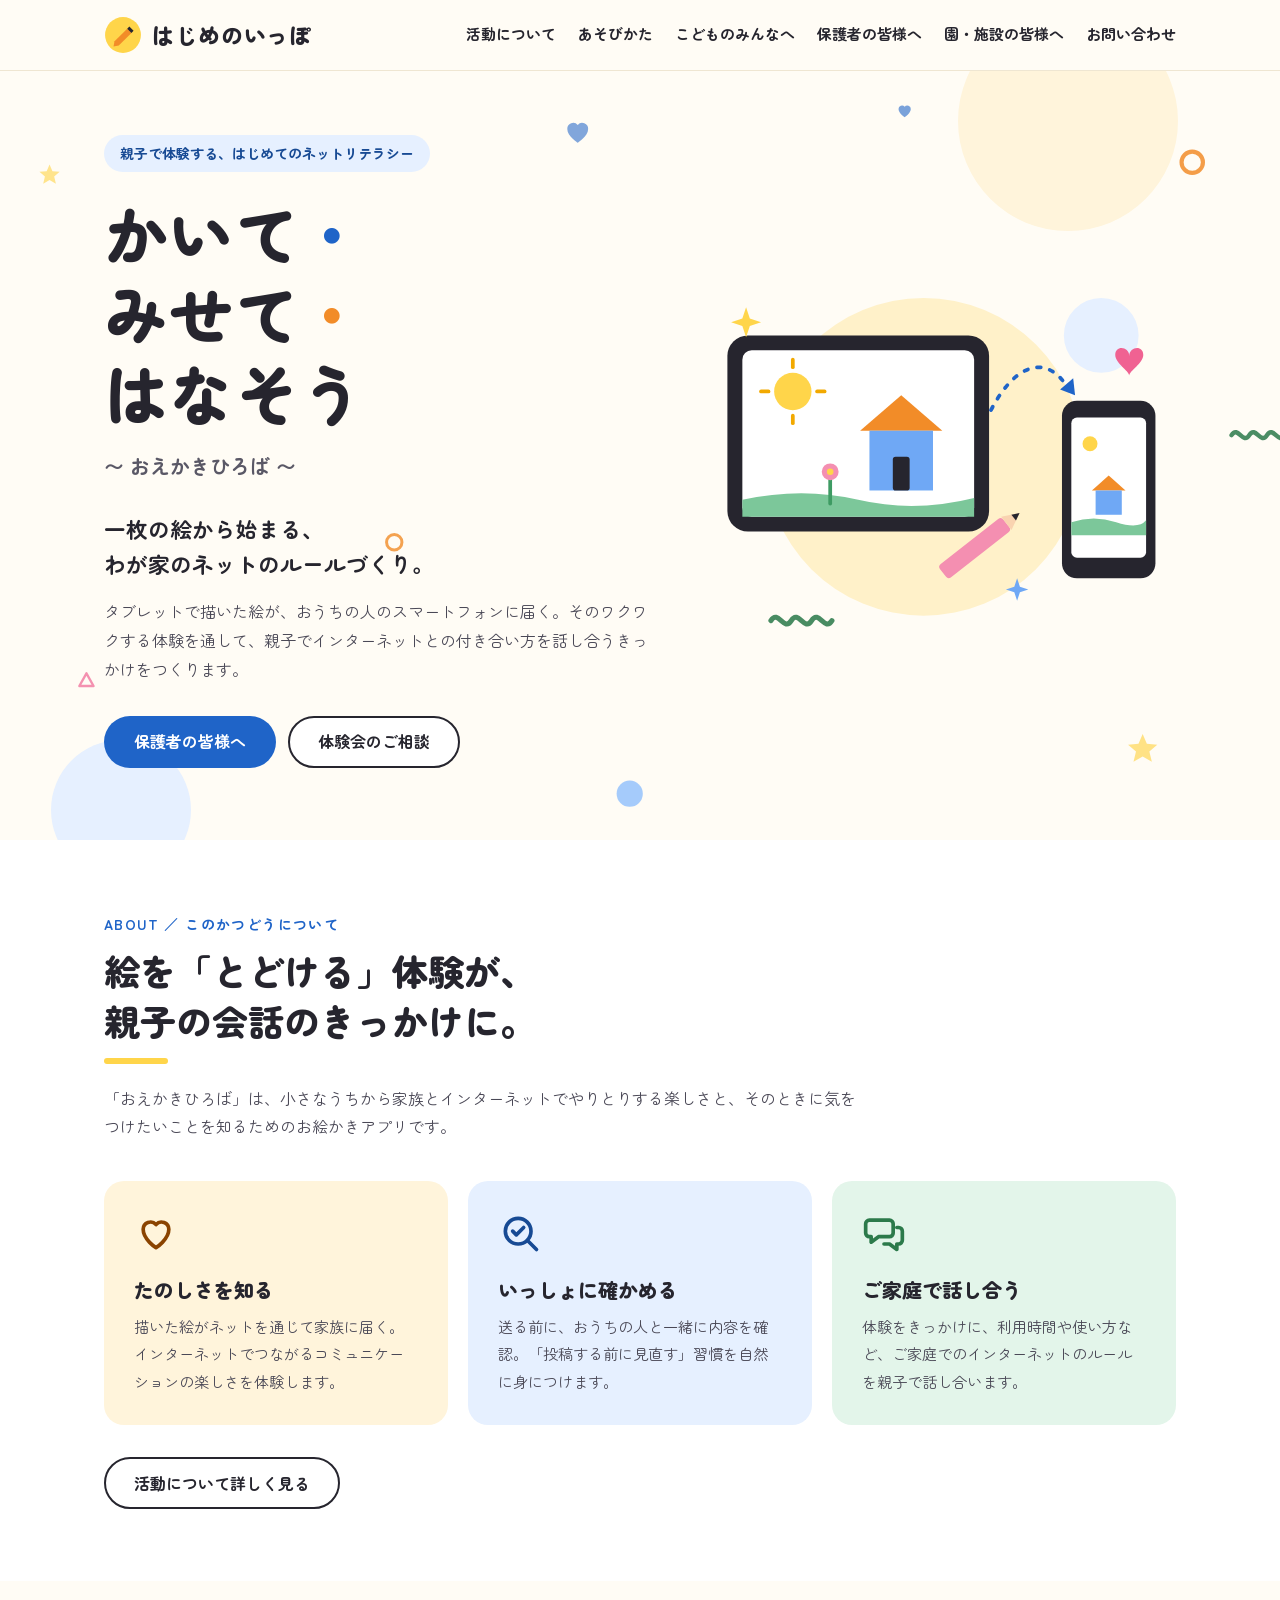
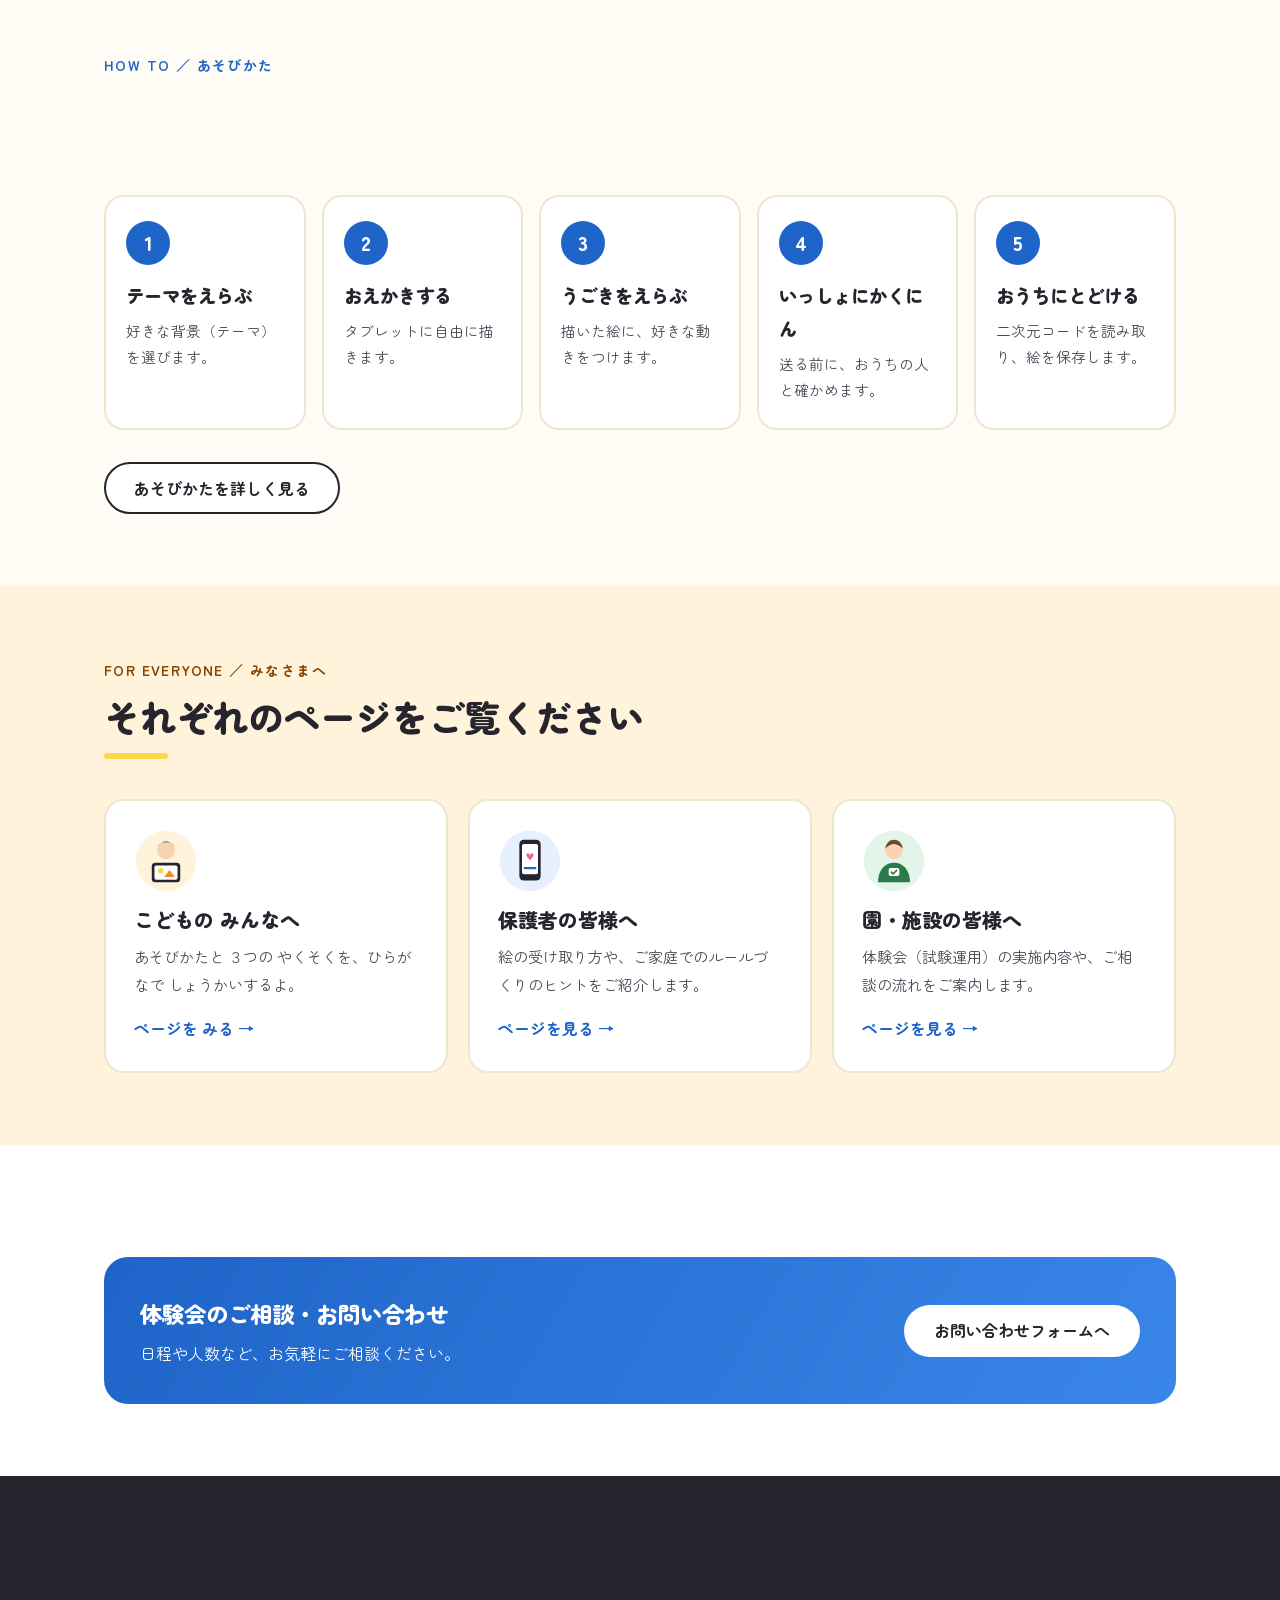
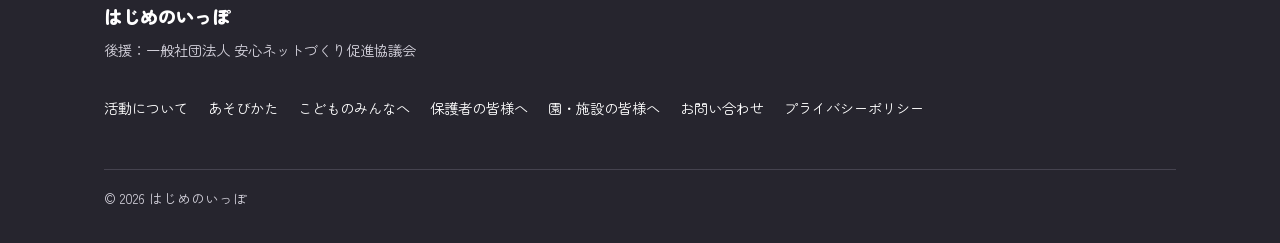
==== commit e128792e: "ハートの飾りの表示崩れを修正、ロード画面の安全装置、メニューのEsc対応、ページ説明文とOGP情報を充実 Co-Authored-By: Claude Opus 5.5 <noreply@anthro" ====
--- a/index.html
+++ b/index.html
@@ -11,6 +11,9 @@
 <meta property="og:description" content="一枚の絵から始まる、わが家のネットのルールづくり。">
 <meta property="og:type" content="website">
 <meta property="og:image" content="https://tomoya-univ.github.io/the-first-step-japan/images/ogp.png">
+<meta property="og:image:width" content="1200">
+<meta property="og:image:height" content="630">
+<meta property="og:image:alt" content="はじめのいっぽ　かいて・みせて・はなそう">
 <link rel="icon" href="images/logo.svg" type="image/svg+xml">
 <link rel="canonical" href="https://tomoya-univ.github.io/the-first-step-japan/">
 <meta property="og:url" content="https://tomoya-univ.github.io/the-first-step-japan/">
@@ -49,7 +52,7 @@
 
 <header class="site-header">
   <div class="container">
-    <a class="logo" href="index.html"><img src="images/logo.svg" alt=""><span>はじめのいっぽ</span></a>
+    <a class="logo" href="index.html"><img src="images/logo.svg" alt="" width="38" height="38"><span>はじめのいっぽ</span></a>
     <button class="nav-toggle" type="button" aria-expanded="false" aria-controls="global-nav">メニュー</button>
     <nav class="nav" id="global-nav" aria-label="メインメニュー">
       <ul>
--- a/css/fonts.css
+++ b/css/fonts.css
@@ -1,9 +1,9 @@
 /* Zen Maru Gothic（SIL Open Font License 1.1）をサイト内に置いたもの。fonts/OFL.txt 参照 */
-@font-face { font-family: "Zen Maru Gothic"; font-style: normal; font-weight: 400; font-display: swap; src: url("../fonts/zen-maru-gothic-400-a.woff2") format("woff2"); unicode-range: U+20-7E,U+A0-FF,U+2010,U+2013-2014,U+2016,U+2018-201A,U+201C-201E,U+2020-2022,U+2025-2026,U+2030,U+2032-2033,U+2039-203B,U+2044,U+2190-2193,U+25A0,U+25B2,U+25CB,U+25CF,U+2605-2606,U+3000-3015,U+301C-301D,U+301F-3020,U+3041-3094,U+309B-309E,U+30A1-30FE,U+4E00,U+4E09-4E0B,U+4E0D,U+4E26,U+4E2D,U+4E38,U+4E3B,U+4E86,U+4E8B-4E8C,U+4EBA,U+4ECA-4ECB,U+4ED5-4ED6,U+4ED8,U+4EE4-4EE5,U+4EEE,U+4EF2,U+4F1A,U+4F1D,U+4F38,U+4F4D-4F4E,U+4F53,U+4F55,U+4F5C,U+4F7F,U+4F8B,U+4F9B,U+4FBF,U+4FC3,U+4FDD,U+4FE1,U+500B,U+501F,U+505C,U+5099,U+50CF,U+5143,U+5148-5149,U+5150,U+5165,U+5168,U+516C,U+5171,U+5177,U+5185-5186,U+518D,U+51FA,U+5206-5207,U+521D,U+5229,U+5236,U+524A,U+524D,U+5272,U+529B,U+52A0,U+52B9,U+52C9,U+52D5,U+52D9,U+52DF,U+533A,U+5354,U+5358,U+5370,U+53C2,U+53CB,U+53CE,U+53D6-53D7,U+53E3,U+53EF,U+53F7,U+5408,U+540C-540D,U+5411,U+542B,U+5439,U+544A,U+554F,U+5553,U+5584,U+55B6,U+56DE,U+56E3,U+56F2-56F3,U+5712,U+5728,U+5730,U+578B,U+57DF,U+57FA,U+5831,U+5834,U+5883,U+58F0,U+5909,U+5916,U+591A,U+5927,U+592A,U+5931,U+597D,U+59CB,U+5B50,U+5B57-5B58,U+5B66,U+5B88-5B89,U+5B8C,U+5B9A,U+5B9F,U+5BB6,U+5BB9,U+5BFE,U+5C0F,U+5C11,U+5C4A,U+5C64,U+5DEE,U+5E02-5E03,U+5E2F,U+5E74,U+5E7C,U+5E83,U+5E9C,U+5EA6,U+5EAD,U+5F15,U+5F37,U+5F3E,U+5F53,U+5F62,U+5F79,U+5F85,U+5F8C,U+5F97,U+5FA1,U+5FC3,U+5FC5,U+5FDC,U+6027,U+60C5,U+60F3,U+610F,U+611F,U+614B,U+6163,U+6210,U+623B,U+6240,U+624B,U+6253,U+6271,U+6280,U+6295,U+62C5,U+6307,U+63A2,U+63B2,U+63CF-63D0,U+63F4,U+63FA,U+643A,U+64CD,U+6539,U+6559,U+6563,U+6570,U+6574,U+6587,U+6599,U+65B0,U+65B9,U+65BD,U+65CF,U+65E2,U+65E5,U+65E9,U+660E,U+661F,U+6642,U+666F,U+66F8,U+66FF-6700,U+6708,U+671F,U+672C,U+6750-6751,U+675F,U+6790,U+679A,U+679C,U+6848,U+691C,U+697D,U+6982,U+69D8,U+6A5F,U+6B20-6B21,U+6B53,U+6B62-6B63,U+6B69,U+6B73,U+6B8B,U+6BB5,U+6C17,U+6C42,U+6C7A,U+6CBF,U+6CC1,U+6CD5,U+6CE2,U+6CE8,U+6D3B,U+6D3E,U+6D41,U+6D88,U+6E1B,U+6E96,U+6F02,U+6F0F,U+6F14,U+70B9,U+7121,U+7136,U+7167,U+7247,U+7279,U+72B6,U+7406,U+74B0,U+751F,U+7528,U+7531,U+753A-753B,U+756A,U+767A-767B,U+7684,U+7686,U+76EE,U+76F4,U+76F8,U+7701,U+770C,U+77E2,U+77E5,U+77ED,U+78BA,U+793A,U+793E,U+79D2,U+79FB,U+7A0B,U+7A1A,U+7A3F,U+7A93,U+7ACB,U+7AEF,U+7B2C,U+7B49,U+7B54,U+7B56,U+7BA1,U+7BC4,U+7D04,U+7D1B,U+7D20,U+7D30,U+7D39,U+7D42,U+7D44,U+7D4C,U+7D50,U+7D61,U+7D75,U+7DCF,U+7DD2,U+7DDA,U+7E26,U+7F6E,U+7FD2,U+8003,U+8005,U+805E,U+80B2,U+80CC,U+80FD,U+81EA,U+822C,U+8272,U+884C,U+8853,U+8868,U+8907,U+8981,U+898B,U+8996,U+89A7,U+89AA,U+89E3,U+89E6,U+8A00,U+8A02,U+8A08,U+8A0E,U+8A18,U+8A2D,U+8A66,U+8A71,U+8A73,U+8A8D,U+8A9E,U+8AAC-8AAD,U+8AB0,U+8ABF,U+8AC7,U+8ACB,U+8B58,U+8B70,U+8B77,U+8C61,U+8CA0,U+8CBB,U+8CC7,U+8CEA,U+8D70,U+8D77,U+8DB3,U+8DF3,U+8E0F,U+8EAB,U+8EFD,U+8F09,U+8FBC,U+8FCE,U+8FD1,U+8FD4,U+9001,U+9014,U+901A,U+901F,U+9023,U+9032,U+904A-904B,U+904E,U+9053-9054,U+9069,U+9078,U+90E8,U+90FD,U+914D,U+91CD,U+9332,U+9577,U+9589,U+958B,U+9593,U+95A2,U+95B2,U+9632,U+964D,U+9664,U+967D,U+968E,U+969B,U+96C6,U+96E3,U+96FB,U+9762,U+9805-9806,U+9810,U+9818,U+9858,U+98FE,U+9A13,U+9ED2,U+9F62,U+FF01-FF03,U+FF05-FF0C,U+FF0E-FF5D; }
-@font-face { font-family: "Zen Maru Gothic"; font-style: normal; font-weight: 400; font-display: swap; src: url("../fonts/zen-maru-gothic-400-b.woff2") format("woff2"); unicode-range: U+7F-9F,U+100-200F,U+2011-2012,U+2015,U+2017,U+201B,U+201F,U+2023-2024,U+2027-202F,U+2031,U+2034-2038,U+203C-2043,U+2045-218F,U+2194-259F,U+25A1-25B1,U+25B3-25CA,U+25CC-25CE,U+25D0-2604,U+2607-2FFF,U+3016-301B,U+301E,U+3021-3040,U+3095-309A,U+309F-30A0,U+30FF-4DFF,U+4E01-4E08,U+4E0C,U+4E0E-4E25,U+4E27-4E2C,U+4E2E-4E37,U+4E39-4E3A,U+4E3C-4E85,U+4E87-4E8A,U+4E8D-4EB9,U+4EBB-4EC9,U+4ECC-4ED4,U+4ED7,U+4ED9-4EE3,U+4EE6-4EED,U+4EEF-4EF1,U+4EF3-4F19,U+4F1B-4F1C,U+4F1E-4F37,U+4F39-4F4C,U+4F4F-4F52,U+4F54,U+4F56-4F5B,U+4F5D-4F7E,U+4F80-4F8A,U+4F8C-4F9A,U+4F9C-4FBE,U+4FC0-4FC2,U+4FC4-4FDC,U+4FDE-4FE0,U+4FE2-500A,U+500C-501E,U+5020-505B,U+505D-5098,U+509A-50CE,U+50D0-5142,U+5144-5147,U+514A-514F,U+5151-5164,U+5166-5167,U+5169-516B,U+516D-5170,U+5172-5176,U+5178-5184,U+5187-518C,U+518E-51F9,U+51FB-5205,U+5208-521C,U+521E-5228,U+522A-5235,U+5237-5249,U+524B-524C,U+524E-5271,U+5273-529A,U+529C-529F,U+52A1-52B8,U+52BA-52C8,U+52CA-52D4,U+52D6-52D8,U+52DA-52DE,U+52E0-5339,U+533B-5353,U+5355-5357,U+5359-536F,U+5371-53C1,U+53C3-53CA,U+53CC-53CD,U+53CF-53D5,U+53D8-53E2,U+53E4-53EE,U+53F0-53F6,U+53F8-5407,U+5409-540B,U+540E-5410,U+5412-542A,U+542C-5438,U+543A-5449,U+544B-554E,U+5550-5552,U+5554-5583,U+5585-55B5,U+55B7-56DD,U+56DF-56E2,U+56E4-56F1,U+56F4-5711,U+5713-5727,U+5729-572F,U+5731-578A,U+578C-57DE,U+57E0-57F9,U+57FB-5830,U+5832-5833,U+5835-5882,U+5884-58EF,U+58F1-5908,U+590A-5915,U+5917-5919,U+591B-5926,U+5928-5929,U+592B-5930,U+5932-597C,U+597E-59CA,U+59CC-5B4F,U+5B51-5B56,U+5B59-5B65,U+5B67-5B87,U+5B8A-5B8B,U+5B8D-5B99,U+5B9B-5B9E,U+5BA0-5BB5,U+5BB7-5BB8,U+5BBA-5BFD,U+5BFF-5C0E,U+5C10,U+5C12-5C49,U+5C4B-5C63,U+5C65-5DED,U+5DEF-5E01,U+5E04-5E2E,U+5E30-5E73,U+5E75-5E7B,U+5E7D-5E82,U+5E84-5E9B,U+5E9D-5EA5,U+5EA7-5EAC,U+5EAE-5F14,U+5F16-5F36,U+5F38-5F3D,U+5F3F-5F52,U+5F54-5F61,U+5F63-5F78,U+5F7A-5F84,U+5F86-5F8B,U+5F8D-5F96,U+5F98-5FA0,U+5FA2-5FC2,U+5FC4,U+5FC6-5FDB,U+5FDD-6026,U+6028-60C4,U+60C6-60F2,U+60F4-610E,U+6110-611E,U+6120-614A,U+614C-6162,U+6164-620F,U+6211-623A,U+623C-623F,U+6241-624A,U+624C-6252,U+6254-6270,U+6272-627F,U+6281-6294,U+6296-62C4,U+62C6-6306,U+6308-63A1,U+63A3-63B1,U+63B3-63CE,U+63D1-63F3,U+63F5-63F9,U+63FB-6439,U+643B-64CC,U+64CE-6538,U+653A-6558,U+655A-6562,U+6564-656F,U+6571-6573,U+6575-6586,U+6588-6598,U+659A-65AF,U+65B1-65B8,U+65BA-65BC,U+65BE-65CE,U+65D0-65E1,U+65E3-65E4,U+65E6-65E8,U+65EA-660D,U+660F-661E,U+6620-6641,U+6643-666E,U+6670-66F7,U+66F9-66FE,U+6701-6707,U+6709-671E,U+6720-672B,U+672D-674F,U+6752-675E,U+6760-678F,U+6791-6799,U+679B,U+679D-6847,U+6849-691B,U+691D-697C,U+697E-6981,U+6983-69D7,U+69D9-6A5E,U+6A60-6B1F,U+6B22-6B52,U+6B54-6B61,U+6B64-6B68,U+6B6A-6B72,U+6B74-6B8A,U+6B8C-6BB4,U+6BB6-6C16,U+6C18-6C41,U+6C43-6C79,U+6C7B-6CBE,U+6CC0,U+6CC2-6CD4,U+6CD6-6CE1,U+6CE3-6CE7,U+6CE9-6D3A,U+6D3C-6D3D,U+6D3F-6D40,U+6D42-6D87,U+6D89-6E1A,U+6E1C-6E95,U+6E97-6F01,U+6F03-6F0E,U+6F10-6F13,U+6F15-70B8,U+70BA-7120,U+7122-7135,U+7137-7166,U+7168-7246,U+7248-7278,U+727A-72B5,U+72B7-7405,U+7407-74AF,U+74B1-751E,U+7520-7527,U+7529-7530,U+7532-7539,U+753C-7569,U+756B-7679,U+767C-7683,U+7685,U+7687-76ED,U+76EF-76F3,U+76F5-76F7,U+76F9-7700,U+7702-770B,U+770D-77E1,U+77E3-77E4,U+77E6-77EC,U+77EE-78B9,U+78BB-7939,U+793B-793D,U+793F-79D1,U+79D3-79FA,U+79FC-7A0A,U+7A0C-7A19,U+7A1B-7A3E,U+7A40-7A92,U+7A94-7ACA,U+7ACC-7AEE,U+7AF0-7B2B,U+7B2D-7B48,U+7B4A-7B53,U+7B55,U+7B57-7BA0,U+7BA2-7BC3,U+7BC5-7D03,U+7D05-7D1A,U+7D1C-7D1F,U+7D21-7D2F,U+7D31-7D38,U+7D3A-7D41,U+7D43,U+7D45-7D4B,U+7D4D-7D4F,U+7D51-7D60,U+7D62-7D74,U+7D76-7DCE,U+7DD0-7DD1,U+7DD3-7DD9,U+7DDB-7E25,U+7E27-7F6D,U+7F6F-7FD1,U+7FD3-8002,U+8004,U+8006-805D,U+805F-80B1,U+80B3-80CB,U+80CD-80FC,U+80FE-81E9,U+81EB-822B,U+822D-8271,U+8273-884B,U+884D-8852,U+8854-8867,U+8869-8906,U+8908-8980,U+8982-898A,U+898C-8995,U+8997-89A6,U+89A8-89A9,U+89AB-89E2,U+89E4-89E5,U+89E7-89FF,U+8A01,U+8A03-8A07,U+8A09-8A0D,U+8A0F-8A17,U+8A19-8A2C,U+8A2E-8A65,U+8A67-8A70,U+8A72,U+8A74-8A8C,U+8A8E-8A9D,U+8A9F-8AAB,U+8AAE-8AAF,U+8AB1-8ABE,U+8AC0-8AC6,U+8AC8-8ACA,U+8ACC-8B57,U+8B59-8B6F,U+8B71-8B76,U+8B78-8C60,U+8C62-8C9F,U+8CA1-8CBA,U+8CBC-8CC6,U+8CC8-8CE9,U+8CEB-8D6F,U+8D71-8D76,U+8D78-8DB2,U+8DB4-8DF2,U+8DF4-8E0E,U+8E10-8EAA,U+8EAC-8EFC,U+8EFE-8F08,U+8F0A-8FBB,U+8FBD-8FCD,U+8FCF-8FD0,U+8FD2-8FD3,U+8FD5-9000,U+9002-9013,U+9015-9019,U+901B-901E,U+9020-9022,U+9024-9031,U+9033-9049,U+904C-904D,U+904F-9052,U+9055-9068,U+906A-9077,U+9079-90E7,U+90E9-90FC,U+90FE-914C,U+914E-91CC,U+91CE-9331,U+9333-9576,U+9578-9588,U+958A,U+958C-9592,U+9594-95A1,U+95A3-95B1,U+95B3-9631,U+9633-964C,U+964E-9663,U+9665-967C,U+967E-968D,U+968F-969A,U+969C-96C5,U+96C7-96E2,U+96E4-96FA,U+96FC-9761,U+9763-9804,U+9807-980F,U+9811-9817,U+9819-9857,U+9859-98FD,U+98FF-9A12,U+9A14-9ED1,U+9ED3-9F61,U+9F63-FF00,U+FF04,U+FF0D,U+FF5E-FFFF; }
-@font-face { font-family: "Zen Maru Gothic"; font-style: normal; font-weight: 500; font-display: swap; src: url("../fonts/zen-maru-gothic-500-a.woff2") format("woff2"); unicode-range: U+20-7E,U+A0-FF,U+2010,U+2013-2014,U+2016,U+2018-201A,U+201C-201E,U+2020-2022,U+2025-2026,U+2030,U+2032-2033,U+2039-203B,U+2044,U+2190-2193,U+25A0,U+25B2,U+25CB,U+25CF,U+2605-2606,U+3000-3015,U+301C-301D,U+301F-3020,U+3041-3094,U+309B-309E,U+30A1-30FE,U+4E00,U+4E09-4E0B,U+4E0D,U+4E26,U+4E2D,U+4E38,U+4E3B,U+4E86,U+4E8B-4E8C,U+4EBA,U+4ECA-4ECB,U+4ED5-4ED6,U+4ED8,U+4EE4-4EE5,U+4EEE,U+4EF2,U+4F1A,U+4F1D,U+4F38,U+4F4D-4F4E,U+4F53,U+4F55,U+4F5C,U+4F7F,U+4F8B,U+4F9B,U+4FBF,U+4FC3,U+4FDD,U+4FE1,U+500B,U+501F,U+505C,U+5099,U+50CF,U+5143,U+5148-5149,U+5150,U+5165,U+5168,U+516C,U+5171,U+5177,U+5185-5186,U+518D,U+51FA,U+5206-5207,U+521D,U+5229,U+5236,U+524A,U+524D,U+5272,U+529B,U+52A0,U+52B9,U+52C9,U+52D5,U+52D9,U+52DF,U+533A,U+5354,U+5358,U+5370,U+53C2,U+53CB,U+53CE,U+53D6-53D7,U+53E3,U+53EF,U+53F7,U+5408,U+540C-540D,U+5411,U+542B,U+5439,U+544A,U+554F,U+5553,U+5584,U+55B6,U+56DE,U+56E3,U+56F2-56F3,U+5712,U+5728,U+5730,U+578B,U+57DF,U+57FA,U+5831,U+5834,U+5883,U+58F0,U+5909,U+5916,U+591A,U+5927,U+592A,U+5931,U+597D,U+59CB,U+5B50,U+5B57-5B58,U+5B66,U+5B88-5B89,U+5B8C,U+5B9A,U+5B9F,U+5BB6,U+5BB9,U+5BFE,U+5C0F,U+5C11,U+5C4A,U+5C64,U+5DEE,U+5E02-5E03,U+5E2F,U+5E74,U+5E7C,U+5E83,U+5E9C,U+5EA6,U+5EAD,U+5F15,U+5F37,U+5F3E,U+5F53,U+5F62,U+5F79,U+5F85,U+5F8C,U+5F97,U+5FA1,U+5FC3,U+5FC5,U+5FDC,U+6027,U+60C5,U+60F3,U+610F,U+611F,U+614B,U+6163,U+6210,U+623B,U+6240,U+624B,U+6253,U+6271,U+6280,U+6295,U+62C5,U+6307,U+63A2,U+63B2,U+63CF-63D0,U+63F4,U+63FA,U+643A,U+64CD,U+6539,U+6559,U+6563,U+6570,U+6574,U+6587,U+6599,U+65B0,U+65B9,U+65BD,U+65CF,U+65E2,U+65E5,U+65E9,U+660E,U+661F,U+6642,U+666F,U+66F8,U+66FF-6700,U+6708,U+671F,U+672C,U+6750-6751,U+675F,U+6790,U+679A,U+679C,U+6848,U+691C,U+697D,U+6982,U+69D8,U+6A5F,U+6B20-6B21,U+6B53,U+6B62-6B63,U+6B69,U+6B73,U+6B8B,U+6BB5,U+6C17,U+6C42,U+6C7A,U+6CBF,U+6CC1,U+6CD5,U+6CE2,U+6CE8,U+6D3B,U+6D3E,U+6D41,U+6D88,U+6E1B,U+6E96,U+6F02,U+6F0F,U+6F14,U+70B9,U+7121,U+7136,U+7167,U+7247,U+7279,U+72B6,U+7406,U+74B0,U+751F,U+7528,U+7531,U+753A-753B,U+756A,U+767A-767B,U+7684,U+7686,U+76EE,U+76F4,U+76F8,U+7701,U+770C,U+77E2,U+77E5,U+77ED,U+78BA,U+793A,U+793E,U+79D2,U+79FB,U+7A0B,U+7A1A,U+7A3F,U+7A93,U+7ACB,U+7AEF,U+7B2C,U+7B49,U+7B54,U+7B56,U+7BA1,U+7BC4,U+7D04,U+7D1B,U+7D20,U+7D30,U+7D39,U+7D42,U+7D44,U+7D4C,U+7D50,U+7D61,U+7D75,U+7DCF,U+7DD2,U+7DDA,U+7E26,U+7F6E,U+7FD2,U+8003,U+8005,U+805E,U+80B2,U+80CC,U+80FD,U+81EA,U+822C,U+8272,U+884C,U+8853,U+8868,U+8907,U+8981,U+898B,U+8996,U+89A7,U+89AA,U+89E3,U+89E6,U+8A00,U+8A02,U+8A08,U+8A0E,U+8A18,U+8A2D,U+8A66,U+8A71,U+8A73,U+8A8D,U+8A9E,U+8AAC-8AAD,U+8AB0,U+8ABF,U+8AC7,U+8ACB,U+8B58,U+8B70,U+8B77,U+8C61,U+8CA0,U+8CBB,U+8CC7,U+8CEA,U+8D70,U+8D77,U+8DB3,U+8DF3,U+8E0F,U+8EAB,U+8EFD,U+8F09,U+8FBC,U+8FCE,U+8FD1,U+8FD4,U+9001,U+9014,U+901A,U+901F,U+9023,U+9032,U+904A-904B,U+904E,U+9053-9054,U+9069,U+9078,U+90E8,U+90FD,U+914D,U+91CD,U+9332,U+9577,U+9589,U+958B,U+9593,U+95A2,U+95B2,U+9632,U+964D,U+9664,U+967D,U+968E,U+969B,U+96C6,U+96E3,U+96FB,U+9762,U+9805-9806,U+9810,U+9818,U+9858,U+98FE,U+9A13,U+9ED2,U+9F62,U+FF01-FF03,U+FF05-FF0C,U+FF0E-FF5D; }
-@font-face { font-family: "Zen Maru Gothic"; font-style: normal; font-weight: 500; font-display: swap; src: url("../fonts/zen-maru-gothic-500-b.woff2") format("woff2"); unicode-range: U+7F-9F,U+100-200F,U+2011-2012,U+2015,U+2017,U+201B,U+201F,U+2023-2024,U+2027-202F,U+2031,U+2034-2038,U+203C-2043,U+2045-218F,U+2194-259F,U+25A1-25B1,U+25B3-25CA,U+25CC-25CE,U+25D0-2604,U+2607-2FFF,U+3016-301B,U+301E,U+3021-3040,U+3095-309A,U+309F-30A0,U+30FF-4DFF,U+4E01-4E08,U+4E0C,U+4E0E-4E25,U+4E27-4E2C,U+4E2E-4E37,U+4E39-4E3A,U+4E3C-4E85,U+4E87-4E8A,U+4E8D-4EB9,U+4EBB-4EC9,U+4ECC-4ED4,U+4ED7,U+4ED9-4EE3,U+4EE6-4EED,U+4EEF-4EF1,U+4EF3-4F19,U+4F1B-4F1C,U+4F1E-4F37,U+4F39-4F4C,U+4F4F-4F52,U+4F54,U+4F56-4F5B,U+4F5D-4F7E,U+4F80-4F8A,U+4F8C-4F9A,U+4F9C-4FBE,U+4FC0-4FC2,U+4FC4-4FDC,U+4FDE-4FE0,U+4FE2-500A,U+500C-501E,U+5020-505B,U+505D-5098,U+509A-50CE,U+50D0-5142,U+5144-5147,U+514A-514F,U+5151-5164,U+5166-5167,U+5169-516B,U+516D-5170,U+5172-5176,U+5178-5184,U+5187-518C,U+518E-51F9,U+51FB-5205,U+5208-521C,U+521E-5228,U+522A-5235,U+5237-5249,U+524B-524C,U+524E-5271,U+5273-529A,U+529C-529F,U+52A1-52B8,U+52BA-52C8,U+52CA-52D4,U+52D6-52D8,U+52DA-52DE,U+52E0-5339,U+533B-5353,U+5355-5357,U+5359-536F,U+5371-53C1,U+53C3-53CA,U+53CC-53CD,U+53CF-53D5,U+53D8-53E2,U+53E4-53EE,U+53F0-53F6,U+53F8-5407,U+5409-540B,U+540E-5410,U+5412-542A,U+542C-5438,U+543A-5449,U+544B-554E,U+5550-5552,U+5554-5583,U+5585-55B5,U+55B7-56DD,U+56DF-56E2,U+56E4-56F1,U+56F4-5711,U+5713-5727,U+5729-572F,U+5731-578A,U+578C-57DE,U+57E0-57F9,U+57FB-5830,U+5832-5833,U+5835-5882,U+5884-58EF,U+58F1-5908,U+590A-5915,U+5917-5919,U+591B-5926,U+5928-5929,U+592B-5930,U+5932-597C,U+597E-59CA,U+59CC-5B4F,U+5B51-5B56,U+5B59-5B65,U+5B67-5B87,U+5B8A-5B8B,U+5B8D-5B99,U+5B9B-5B9E,U+5BA0-5BB5,U+5BB7-5BB8,U+5BBA-5BFD,U+5BFF-5C0E,U+5C10,U+5C12-5C49,U+5C4B-5C63,U+5C65-5DED,U+5DEF-5E01,U+5E04-5E2E,U+5E30-5E73,U+5E75-5E7B,U+5E7D-5E82,U+5E84-5E9B,U+5E9D-5EA5,U+5EA7-5EAC,U+5EAE-5F14,U+5F16-5F36,U+5F38-5F3D,U+5F3F-5F52,U+5F54-5F61,U+5F63-5F78,U+5F7A-5F84,U+5F86-5F8B,U+5F8D-5F96,U+5F98-5FA0,U+5FA2-5FC2,U+5FC4,U+5FC6-5FDB,U+5FDD-6026,U+6028-60C4,U+60C6-60F2,U+60F4-610E,U+6110-611E,U+6120-614A,U+614C-6162,U+6164-620F,U+6211-623A,U+623C-623F,U+6241-624A,U+624C-6252,U+6254-6270,U+6272-627F,U+6281-6294,U+6296-62C4,U+62C6-6306,U+6308-63A1,U+63A3-63B1,U+63B3-63CE,U+63D1-63F3,U+63F5-63F9,U+63FB-6439,U+643B-64CC,U+64CE-6538,U+653A-6558,U+655A-6562,U+6564-656F,U+6571-6573,U+6575-6586,U+6588-6598,U+659A-65AF,U+65B1-65B8,U+65BA-65BC,U+65BE-65CE,U+65D0-65E1,U+65E3-65E4,U+65E6-65E8,U+65EA-660D,U+660F-661E,U+6620-6641,U+6643-666E,U+6670-66F7,U+66F9-66FE,U+6701-6707,U+6709-671E,U+6720-672B,U+672D-674F,U+6752-675E,U+6760-678F,U+6791-6799,U+679B,U+679D-6847,U+6849-691B,U+691D-697C,U+697E-6981,U+6983-69D7,U+69D9-6A5E,U+6A60-6B1F,U+6B22-6B52,U+6B54-6B61,U+6B64-6B68,U+6B6A-6B72,U+6B74-6B8A,U+6B8C-6BB4,U+6BB6-6C16,U+6C18-6C41,U+6C43-6C79,U+6C7B-6CBE,U+6CC0,U+6CC2-6CD4,U+6CD6-6CE1,U+6CE3-6CE7,U+6CE9-6D3A,U+6D3C-6D3D,U+6D3F-6D40,U+6D42-6D87,U+6D89-6E1A,U+6E1C-6E95,U+6E97-6F01,U+6F03-6F0E,U+6F10-6F13,U+6F15-70B8,U+70BA-7120,U+7122-7135,U+7137-7166,U+7168-7246,U+7248-7278,U+727A-72B5,U+72B7-7405,U+7407-74AF,U+74B1-751E,U+7520-7527,U+7529-7530,U+7532-7539,U+753C-7569,U+756B-7679,U+767C-7683,U+7685,U+7687-76ED,U+76EF-76F3,U+76F5-76F7,U+76F9-7700,U+7702-770B,U+770D-77E1,U+77E3-77E4,U+77E6-77EC,U+77EE-78B9,U+78BB-7939,U+793B-793D,U+793F-79D1,U+79D3-79FA,U+79FC-7A0A,U+7A0C-7A19,U+7A1B-7A3E,U+7A40-7A92,U+7A94-7ACA,U+7ACC-7AEE,U+7AF0-7B2B,U+7B2D-7B48,U+7B4A-7B53,U+7B55,U+7B57-7BA0,U+7BA2-7BC3,U+7BC5-7D03,U+7D05-7D1A,U+7D1C-7D1F,U+7D21-7D2F,U+7D31-7D38,U+7D3A-7D41,U+7D43,U+7D45-7D4B,U+7D4D-7D4F,U+7D51-7D60,U+7D62-7D74,U+7D76-7DCE,U+7DD0-7DD1,U+7DD3-7DD9,U+7DDB-7E25,U+7E27-7F6D,U+7F6F-7FD1,U+7FD3-8002,U+8004,U+8006-805D,U+805F-80B1,U+80B3-80CB,U+80CD-80FC,U+80FE-81E9,U+81EB-822B,U+822D-8271,U+8273-884B,U+884D-8852,U+8854-8867,U+8869-8906,U+8908-8980,U+8982-898A,U+898C-8995,U+8997-89A6,U+89A8-89A9,U+89AB-89E2,U+89E4-89E5,U+89E7-89FF,U+8A01,U+8A03-8A07,U+8A09-8A0D,U+8A0F-8A17,U+8A19-8A2C,U+8A2E-8A65,U+8A67-8A70,U+8A72,U+8A74-8A8C,U+8A8E-8A9D,U+8A9F-8AAB,U+8AAE-8AAF,U+8AB1-8ABE,U+8AC0-8AC6,U+8AC8-8ACA,U+8ACC-8B57,U+8B59-8B6F,U+8B71-8B76,U+8B78-8C60,U+8C62-8C9F,U+8CA1-8CBA,U+8CBC-8CC6,U+8CC8-8CE9,U+8CEB-8D6F,U+8D71-8D76,U+8D78-8DB2,U+8DB4-8DF2,U+8DF4-8E0E,U+8E10-8EAA,U+8EAC-8EFC,U+8EFE-8F08,U+8F0A-8FBB,U+8FBD-8FCD,U+8FCF-8FD0,U+8FD2-8FD3,U+8FD5-9000,U+9002-9013,U+9015-9019,U+901B-901E,U+9020-9022,U+9024-9031,U+9033-9049,U+904C-904D,U+904F-9052,U+9055-9068,U+906A-9077,U+9079-90E7,U+90E9-90FC,U+90FE-914C,U+914E-91CC,U+91CE-9331,U+9333-9576,U+9578-9588,U+958A,U+958C-9592,U+9594-95A1,U+95A3-95B1,U+95B3-9631,U+9633-964C,U+964E-9663,U+9665-967C,U+967E-968D,U+968F-969A,U+969C-96C5,U+96C7-96E2,U+96E4-96FA,U+96FC-9761,U+9763-9804,U+9807-980F,U+9811-9817,U+9819-9857,U+9859-98FD,U+98FF-9A12,U+9A14-9ED1,U+9ED3-9F61,U+9F63-FF00,U+FF04,U+FF0D,U+FF5E-FFFF; }
-@font-face { font-family: "Zen Maru Gothic"; font-style: normal; font-weight: 700; font-display: swap; src: url("../fonts/zen-maru-gothic-700-a.woff2") format("woff2"); unicode-range: U+20-7E,U+A0-FF,U+2010,U+2013-2014,U+2016,U+2018-201A,U+201C-201E,U+2020-2022,U+2025-2026,U+2030,U+2032-2033,U+2039-203B,U+2044,U+2190-2193,U+25A0,U+25B2,U+25CB,U+25CF,U+2605-2606,U+3000-3015,U+301C-301D,U+301F-3020,U+3041-3094,U+309B-309E,U+30A1-30FE,U+4E00,U+4E09-4E0B,U+4E0D,U+4E26,U+4E2D,U+4E38,U+4E3B,U+4E86,U+4E8B-4E8C,U+4EBA,U+4ECA-4ECB,U+4ED5-4ED6,U+4ED8,U+4EE4-4EE5,U+4EEE,U+4EF2,U+4F1A,U+4F1D,U+4F38,U+4F4D-4F4E,U+4F53,U+4F55,U+4F5C,U+4F7F,U+4F8B,U+4F9B,U+4FBF,U+4FC3,U+4FDD,U+4FE1,U+500B,U+501F,U+505C,U+5099,U+50CF,U+5143,U+5148-5149,U+5150,U+5165,U+5168,U+516C,U+5171,U+5177,U+5185-5186,U+518D,U+51FA,U+5206-5207,U+521D,U+5229,U+5236,U+524A,U+524D,U+5272,U+529B,U+52A0,U+52B9,U+52C9,U+52D5,U+52D9,U+52DF,U+533A,U+5354,U+5358,U+5370,U+53C2,U+53CB,U+53CE,U+53D6-53D7,U+53E3,U+53EF,U+53F7,U+5408,U+540C-540D,U+5411,U+542B,U+5439,U+544A,U+554F,U+5553,U+5584,U+55B6,U+56DE,U+56E3,U+56F2-56F3,U+5712,U+5728,U+5730,U+578B,U+57DF,U+57FA,U+5831,U+5834,U+5883,U+58F0,U+5909,U+5916,U+591A,U+5927,U+592A,U+5931,U+597D,U+59CB,U+5B50,U+5B57-5B58,U+5B66,U+5B88-5B89,U+5B8C,U+5B9A,U+5B9F,U+5BB6,U+5BB9,U+5BFE,U+5C0F,U+5C11,U+5C4A,U+5C64,U+5DEE,U+5E02-5E03,U+5E2F,U+5E74,U+5E7C,U+5E83,U+5E9C,U+5EA6,U+5EAD,U+5F15,U+5F37,U+5F3E,U+5F53,U+5F62,U+5F79,U+5F85,U+5F8C,U+5F97,U+5FA1,U+5FC3,U+5FC5,U+5FDC,U+6027,U+60C5,U+60F3,U+610F,U+611F,U+614B,U+6163,U+6210,U+623B,U+6240,U+624B,U+6253,U+6271,U+6280,U+6295,U+62C5,U+6307,U+63A2,U+63B2,U+63CF-63D0,U+63F4,U+63FA,U+643A,U+64CD,U+6539,U+6559,U+6563,U+6570,U+6574,U+6587,U+6599,U+65B0,U+65B9,U+65BD,U+65CF,U+65E2,U+65E5,U+65E9,U+660E,U+661F,U+6642,U+666F,U+66F8,U+66FF-6700,U+6708,U+671F,U+672C,U+6750-6751,U+675F,U+6790,U+679A,U+679C,U+6848,U+691C,U+697D,U+6982,U+69D8,U+6A5F,U+6B20-6B21,U+6B53,U+6B62-6B63,U+6B69,U+6B73,U+6B8B,U+6BB5,U+6C17,U+6C42,U+6C7A,U+6CBF,U+6CC1,U+6CD5,U+6CE2,U+6CE8,U+6D3B,U+6D3E,U+6D41,U+6D88,U+6E1B,U+6E96,U+6F02,U+6F0F,U+6F14,U+70B9,U+7121,U+7136,U+7167,U+7247,U+7279,U+72B6,U+7406,U+74B0,U+751F,U+7528,U+7531,U+753A-753B,U+756A,U+767A-767B,U+7684,U+7686,U+76EE,U+76F4,U+76F8,U+7701,U+770C,U+77E2,U+77E5,U+77ED,U+78BA,U+793A,U+793E,U+79D2,U+79FB,U+7A0B,U+7A1A,U+7A3F,U+7A93,U+7ACB,U+7AEF,U+7B2C,U+7B49,U+7B54,U+7B56,U+7BA1,U+7BC4,U+7D04,U+7D1B,U+7D20,U+7D30,U+7D39,U+7D42,U+7D44,U+7D4C,U+7D50,U+7D61,U+7D75,U+7DCF,U+7DD2,U+7DDA,U+7E26,U+7F6E,U+7FD2,U+8003,U+8005,U+805E,U+80B2,U+80CC,U+80FD,U+81EA,U+822C,U+8272,U+884C,U+8853,U+8868,U+8907,U+8981,U+898B,U+8996,U+89A7,U+89AA,U+89E3,U+89E6,U+8A00,U+8A02,U+8A08,U+8A0E,U+8A18,U+8A2D,U+8A66,U+8A71,U+8A73,U+8A8D,U+8A9E,U+8AAC-8AAD,U+8AB0,U+8ABF,U+8AC7,U+8ACB,U+8B58,U+8B70,U+8B77,U+8C61,U+8CA0,U+8CBB,U+8CC7,U+8CEA,U+8D70,U+8D77,U+8DB3,U+8DF3,U+8E0F,U+8EAB,U+8EFD,U+8F09,U+8FBC,U+8FCE,U+8FD1,U+8FD4,U+9001,U+9014,U+901A,U+901F,U+9023,U+9032,U+904A-904B,U+904E,U+9053-9054,U+9069,U+9078,U+90E8,U+90FD,U+914D,U+91CD,U+9332,U+9577,U+9589,U+958B,U+9593,U+95A2,U+95B2,U+9632,U+964D,U+9664,U+967D,U+968E,U+969B,U+96C6,U+96E3,U+96FB,U+9762,U+9805-9806,U+9810,U+9818,U+9858,U+98FE,U+9A13,U+9ED2,U+9F62,U+FF01-FF03,U+FF05-FF0C,U+FF0E-FF5D; }
-@font-face { font-family: "Zen Maru Gothic"; font-style: normal; font-weight: 700; font-display: swap; src: url("../fonts/zen-maru-gothic-700-b.woff2") format("woff2"); unicode-range: U+7F-9F,U+100-200F,U+2011-2012,U+2015,U+2017,U+201B,U+201F,U+2023-2024,U+2027-202F,U+2031,U+2034-2038,U+203C-2043,U+2045-218F,U+2194-259F,U+25A1-25B1,U+25B3-25CA,U+25CC-25CE,U+25D0-2604,U+2607-2FFF,U+3016-301B,U+301E,U+3021-3040,U+3095-309A,U+309F-30A0,U+30FF-4DFF,U+4E01-4E08,U+4E0C,U+4E0E-4E25,U+4E27-4E2C,U+4E2E-4E37,U+4E39-4E3A,U+4E3C-4E85,U+4E87-4E8A,U+4E8D-4EB9,U+4EBB-4EC9,U+4ECC-4ED4,U+4ED7,U+4ED9-4EE3,U+4EE6-4EED,U+4EEF-4EF1,U+4EF3-4F19,U+4F1B-4F1C,U+4F1E-4F37,U+4F39-4F4C,U+4F4F-4F52,U+4F54,U+4F56-4F5B,U+4F5D-4F7E,U+4F80-4F8A,U+4F8C-4F9A,U+4F9C-4FBE,U+4FC0-4FC2,U+4FC4-4FDC,U+4FDE-4FE0,U+4FE2-500A,U+500C-501E,U+5020-505B,U+505D-5098,U+509A-50CE,U+50D0-5142,U+5144-5147,U+514A-514F,U+5151-5164,U+5166-5167,U+5169-516B,U+516D-5170,U+5172-5176,U+5178-5184,U+5187-518C,U+518E-51F9,U+51FB-5205,U+5208-521C,U+521E-5228,U+522A-5235,U+5237-5249,U+524B-524C,U+524E-5271,U+5273-529A,U+529C-529F,U+52A1-52B8,U+52BA-52C8,U+52CA-52D4,U+52D6-52D8,U+52DA-52DE,U+52E0-5339,U+533B-5353,U+5355-5357,U+5359-536F,U+5371-53C1,U+53C3-53CA,U+53CC-53CD,U+53CF-53D5,U+53D8-53E2,U+53E4-53EE,U+53F0-53F6,U+53F8-5407,U+5409-540B,U+540E-5410,U+5412-542A,U+542C-5438,U+543A-5449,U+544B-554E,U+5550-5552,U+5554-5583,U+5585-55B5,U+55B7-56DD,U+56DF-56E2,U+56E4-56F1,U+56F4-5711,U+5713-5727,U+5729-572F,U+5731-578A,U+578C-57DE,U+57E0-57F9,U+57FB-5830,U+5832-5833,U+5835-5882,U+5884-58EF,U+58F1-5908,U+590A-5915,U+5917-5919,U+591B-5926,U+5928-5929,U+592B-5930,U+5932-597C,U+597E-59CA,U+59CC-5B4F,U+5B51-5B56,U+5B59-5B65,U+5B67-5B87,U+5B8A-5B8B,U+5B8D-5B99,U+5B9B-5B9E,U+5BA0-5BB5,U+5BB7-5BB8,U+5BBA-5BFD,U+5BFF-5C0E,U+5C10,U+5C12-5C49,U+5C4B-5C63,U+5C65-5DED,U+5DEF-5E01,U+5E04-5E2E,U+5E30-5E73,U+5E75-5E7B,U+5E7D-5E82,U+5E84-5E9B,U+5E9D-5EA5,U+5EA7-5EAC,U+5EAE-5F14,U+5F16-5F36,U+5F38-5F3D,U+5F3F-5F52,U+5F54-5F61,U+5F63-5F78,U+5F7A-5F84,U+5F86-5F8B,U+5F8D-5F96,U+5F98-5FA0,U+5FA2-5FC2,U+5FC4,U+5FC6-5FDB,U+5FDD-6026,U+6028-60C4,U+60C6-60F2,U+60F4-610E,U+6110-611E,U+6120-614A,U+614C-6162,U+6164-620F,U+6211-623A,U+623C-623F,U+6241-624A,U+624C-6252,U+6254-6270,U+6272-627F,U+6281-6294,U+6296-62C4,U+62C6-6306,U+6308-63A1,U+63A3-63B1,U+63B3-63CE,U+63D1-63F3,U+63F5-63F9,U+63FB-6439,U+643B-64CC,U+64CE-6538,U+653A-6558,U+655A-6562,U+6564-656F,U+6571-6573,U+6575-6586,U+6588-6598,U+659A-65AF,U+65B1-65B8,U+65BA-65BC,U+65BE-65CE,U+65D0-65E1,U+65E3-65E4,U+65E6-65E8,U+65EA-660D,U+660F-661E,U+6620-6641,U+6643-666E,U+6670-66F7,U+66F9-66FE,U+6701-6707,U+6709-671E,U+6720-672B,U+672D-674F,U+6752-675E,U+6760-678F,U+6791-6799,U+679B,U+679D-6847,U+6849-691B,U+691D-697C,U+697E-6981,U+6983-69D7,U+69D9-6A5E,U+6A60-6B1F,U+6B22-6B52,U+6B54-6B61,U+6B64-6B68,U+6B6A-6B72,U+6B74-6B8A,U+6B8C-6BB4,U+6BB6-6C16,U+6C18-6C41,U+6C43-6C79,U+6C7B-6CBE,U+6CC0,U+6CC2-6CD4,U+6CD6-6CE1,U+6CE3-6CE7,U+6CE9-6D3A,U+6D3C-6D3D,U+6D3F-6D40,U+6D42-6D87,U+6D89-6E1A,U+6E1C-6E95,U+6E97-6F01,U+6F03-6F0E,U+6F10-6F13,U+6F15-70B8,U+70BA-7120,U+7122-7135,U+7137-7166,U+7168-7246,U+7248-7278,U+727A-72B5,U+72B7-7405,U+7407-74AF,U+74B1-751E,U+7520-7527,U+7529-7530,U+7532-7539,U+753C-7569,U+756B-7679,U+767C-7683,U+7685,U+7687-76ED,U+76EF-76F3,U+76F5-76F7,U+76F9-7700,U+7702-770B,U+770D-77E1,U+77E3-77E4,U+77E6-77EC,U+77EE-78B9,U+78BB-7939,U+793B-793D,U+793F-79D1,U+79D3-79FA,U+79FC-7A0A,U+7A0C-7A19,U+7A1B-7A3E,U+7A40-7A92,U+7A94-7ACA,U+7ACC-7AEE,U+7AF0-7B2B,U+7B2D-7B48,U+7B4A-7B53,U+7B55,U+7B57-7BA0,U+7BA2-7BC3,U+7BC5-7D03,U+7D05-7D1A,U+7D1C-7D1F,U+7D21-7D2F,U+7D31-7D38,U+7D3A-7D41,U+7D43,U+7D45-7D4B,U+7D4D-7D4F,U+7D51-7D60,U+7D62-7D74,U+7D76-7DCE,U+7DD0-7DD1,U+7DD3-7DD9,U+7DDB-7E25,U+7E27-7F6D,U+7F6F-7FD1,U+7FD3-8002,U+8004,U+8006-805D,U+805F-80B1,U+80B3-80CB,U+80CD-80FC,U+80FE-81E9,U+81EB-822B,U+822D-8271,U+8273-884B,U+884D-8852,U+8854-8867,U+8869-8906,U+8908-8980,U+8982-898A,U+898C-8995,U+8997-89A6,U+89A8-89A9,U+89AB-89E2,U+89E4-89E5,U+89E7-89FF,U+8A01,U+8A03-8A07,U+8A09-8A0D,U+8A0F-8A17,U+8A19-8A2C,U+8A2E-8A65,U+8A67-8A70,U+8A72,U+8A74-8A8C,U+8A8E-8A9D,U+8A9F-8AAB,U+8AAE-8AAF,U+8AB1-8ABE,U+8AC0-8AC6,U+8AC8-8ACA,U+8ACC-8B57,U+8B59-8B6F,U+8B71-8B76,U+8B78-8C60,U+8C62-8C9F,U+8CA1-8CBA,U+8CBC-8CC6,U+8CC8-8CE9,U+8CEB-8D6F,U+8D71-8D76,U+8D78-8DB2,U+8DB4-8DF2,U+8DF4-8E0E,U+8E10-8EAA,U+8EAC-8EFC,U+8EFE-8F08,U+8F0A-8FBB,U+8FBD-8FCD,U+8FCF-8FD0,U+8FD2-8FD3,U+8FD5-9000,U+9002-9013,U+9015-9019,U+901B-901E,U+9020-9022,U+9024-9031,U+9033-9049,U+904C-904D,U+904F-9052,U+9055-9068,U+906A-9077,U+9079-90E7,U+90E9-90FC,U+90FE-914C,U+914E-91CC,U+91CE-9331,U+9333-9576,U+9578-9588,U+958A,U+958C-9592,U+9594-95A1,U+95A3-95B1,U+95B3-9631,U+9633-964C,U+964E-9663,U+9665-967C,U+967E-968D,U+968F-969A,U+969C-96C5,U+96C7-96E2,U+96E4-96FA,U+96FC-9761,U+9763-9804,U+9807-980F,U+9811-9817,U+9819-9857,U+9859-98FD,U+98FF-9A12,U+9A14-9ED1,U+9ED3-9F61,U+9F63-FF00,U+FF04,U+FF0D,U+FF5E-FFFF; }
-@font-face { font-family: "Zen Maru Gothic"; font-style: normal; font-weight: 900; font-display: swap; src: url("../fonts/zen-maru-gothic-900-a.woff2") format("woff2"); unicode-range: U+20-7E,U+A0-FF,U+2010,U+2013-2014,U+2016,U+2018-201A,U+201C-201E,U+2020-2022,U+2025-2026,U+2030,U+2032-2033,U+2039-203B,U+2044,U+2190-2193,U+25A0,U+25B2,U+25CB,U+25CF,U+2605-2606,U+3000-3015,U+301C-301D,U+301F-3020,U+3041-3094,U+309B-309E,U+30A1-30FE,U+4E00,U+4E09-4E0B,U+4E0D,U+4E26,U+4E2D,U+4E38,U+4E3B,U+4E86,U+4E8B-4E8C,U+4EBA,U+4ECA-4ECB,U+4ED5-4ED6,U+4ED8,U+4EE4-4EE5,U+4EEE,U+4EF2,U+4F1A,U+4F1D,U+4F38,U+4F4D-4F4E,U+4F53,U+4F55,U+4F5C,U+4F7F,U+4F8B,U+4F9B,U+4FBF,U+4FC3,U+4FDD,U+4FE1,U+500B,U+501F,U+505C,U+5099,U+50CF,U+5143,U+5148-5149,U+5150,U+5165,U+5168,U+516C,U+5171,U+5177,U+5185-5186,U+518D,U+51FA,U+5206-5207,U+521D,U+5229,U+5236,U+524A,U+524D,U+5272,U+529B,U+52A0,U+52B9,U+52C9,U+52D5,U+52D9,U+52DF,U+533A,U+5354,U+5358,U+5370,U+53C2,U+53CB,U+53CE,U+53D6-53D7,U+53E3,U+53EF,U+53F7,U+5408,U+540C-540D,U+5411,U+542B,U+5439,U+544A,U+554F,U+5553,U+5584,U+55B6,U+56DE,U+56E3,U+56F2-56F3,U+5712,U+5728,U+5730,U+578B,U+57DF,U+57FA,U+5831,U+5834,U+5883,U+58F0,U+5909,U+5916,U+591A,U+5927,U+592A,U+5931,U+597D,U+59CB,U+5B50,U+5B57-5B58,U+5B66,U+5B88-5B89,U+5B8C,U+5B9A,U+5B9F,U+5BB6,U+5BB9,U+5BFE,U+5C0F,U+5C11,U+5C4A,U+5C64,U+5DEE,U+5E02-5E03,U+5E2F,U+5E74,U+5E7C,U+5E83,U+5E9C,U+5EA6,U+5EAD,U+5F15,U+5F37,U+5F3E,U+5F53,U+5F62,U+5F79,U+5F85,U+5F8C,U+5F97,U+5FA1,U+5FC3,U+5FC5,U+5FDC,U+6027,U+60C5,U+60F3,U+610F,U+611F,U+614B,U+6163,U+6210,U+623B,U+6240,U+624B,U+6253,U+6271,U+6280,U+6295,U+62C5,U+6307,U+63A2,U+63B2,U+63CF-63D0,U+63F4,U+63FA,U+643A,U+64CD,U+6539,U+6559,U+6563,U+6570,U+6574,U+6587,U+6599,U+65B0,U+65B9,U+65BD,U+65CF,U+65E2,U+65E5,U+65E9,U+660E,U+661F,U+6642,U+666F,U+66F8,U+66FF-6700,U+6708,U+671F,U+672C,U+6750-6751,U+675F,U+6790,U+679A,U+679C,U+6848,U+691C,U+697D,U+6982,U+69D8,U+6A5F,U+6B20-6B21,U+6B53,U+6B62-6B63,U+6B69,U+6B73,U+6B8B,U+6BB5,U+6C17,U+6C42,U+6C7A,U+6CBF,U+6CC1,U+6CD5,U+6CE2,U+6CE8,U+6D3B,U+6D3E,U+6D41,U+6D88,U+6E1B,U+6E96,U+6F02,U+6F0F,U+6F14,U+70B9,U+7121,U+7136,U+7167,U+7247,U+7279,U+72B6,U+7406,U+74B0,U+751F,U+7528,U+7531,U+753A-753B,U+756A,U+767A-767B,U+7684,U+7686,U+76EE,U+76F4,U+76F8,U+7701,U+770C,U+77E2,U+77E5,U+77ED,U+78BA,U+793A,U+793E,U+79D2,U+79FB,U+7A0B,U+7A1A,U+7A3F,U+7A93,U+7ACB,U+7AEF,U+7B2C,U+7B49,U+7B54,U+7B56,U+7BA1,U+7BC4,U+7D04,U+7D1B,U+7D20,U+7D30,U+7D39,U+7D42,U+7D44,U+7D4C,U+7D50,U+7D61,U+7D75,U+7DCF,U+7DD2,U+7DDA,U+7E26,U+7F6E,U+7FD2,U+8003,U+8005,U+805E,U+80B2,U+80CC,U+80FD,U+81EA,U+822C,U+8272,U+884C,U+8853,U+8868,U+8907,U+8981,U+898B,U+8996,U+89A7,U+89AA,U+89E3,U+89E6,U+8A00,U+8A02,U+8A08,U+8A0E,U+8A18,U+8A2D,U+8A66,U+8A71,U+8A73,U+8A8D,U+8A9E,U+8AAC-8AAD,U+8AB0,U+8ABF,U+8AC7,U+8ACB,U+8B58,U+8B70,U+8B77,U+8C61,U+8CA0,U+8CBB,U+8CC7,U+8CEA,U+8D70,U+8D77,U+8DB3,U+8DF3,U+8E0F,U+8EAB,U+8EFD,U+8F09,U+8FBC,U+8FCE,U+8FD1,U+8FD4,U+9001,U+9014,U+901A,U+901F,U+9023,U+9032,U+904A-904B,U+904E,U+9053-9054,U+9069,U+9078,U+90E8,U+90FD,U+914D,U+91CD,U+9332,U+9577,U+9589,U+958B,U+9593,U+95A2,U+95B2,U+9632,U+964D,U+9664,U+967D,U+968E,U+969B,U+96C6,U+96E3,U+96FB,U+9762,U+9805-9806,U+9810,U+9818,U+9858,U+98FE,U+9A13,U+9ED2,U+9F62,U+FF01-FF03,U+FF05-FF0C,U+FF0E-FF5D; }
-@font-face { font-family: "Zen Maru Gothic"; font-style: normal; font-weight: 900; font-display: swap; src: url("../fonts/zen-maru-gothic-900-b.woff2") format("woff2"); unicode-range: U+7F-9F,U+100-200F,U+2011-2012,U+2015,U+2017,U+201B,U+201F,U+2023-2024,U+2027-202F,U+2031,U+2034-2038,U+203C-2043,U+2045-218F,U+2194-259F,U+25A1-25B1,U+25B3-25CA,U+25CC-25CE,U+25D0-2604,U+2607-2FFF,U+3016-301B,U+301E,U+3021-3040,U+3095-309A,U+309F-30A0,U+30FF-4DFF,U+4E01-4E08,U+4E0C,U+4E0E-4E25,U+4E27-4E2C,U+4E2E-4E37,U+4E39-4E3A,U+4E3C-4E85,U+4E87-4E8A,U+4E8D-4EB9,U+4EBB-4EC9,U+4ECC-4ED4,U+4ED7,U+4ED9-4EE3,U+4EE6-4EED,U+4EEF-4EF1,U+4EF3-4F19,U+4F1B-4F1C,U+4F1E-4F37,U+4F39-4F4C,U+4F4F-4F52,U+4F54,U+4F56-4F5B,U+4F5D-4F7E,U+4F80-4F8A,U+4F8C-4F9A,U+4F9C-4FBE,U+4FC0-4FC2,U+4FC4-4FDC,U+4FDE-4FE0,U+4FE2-500A,U+500C-501E,U+5020-505B,U+505D-5098,U+509A-50CE,U+50D0-5142,U+5144-5147,U+514A-514F,U+5151-5164,U+5166-5167,U+5169-516B,U+516D-5170,U+5172-5176,U+5178-5184,U+5187-518C,U+518E-51F9,U+51FB-5205,U+5208-521C,U+521E-5228,U+522A-5235,U+5237-5249,U+524B-524C,U+524E-5271,U+5273-529A,U+529C-529F,U+52A1-52B8,U+52BA-52C8,U+52CA-52D4,U+52D6-52D8,U+52DA-52DE,U+52E0-5339,U+533B-5353,U+5355-5357,U+5359-536F,U+5371-53C1,U+53C3-53CA,U+53CC-53CD,U+53CF-53D5,U+53D8-53E2,U+53E4-53EE,U+53F0-53F6,U+53F8-5407,U+5409-540B,U+540E-5410,U+5412-542A,U+542C-5438,U+543A-5449,U+544B-554E,U+5550-5552,U+5554-5583,U+5585-55B5,U+55B7-56DD,U+56DF-56E2,U+56E4-56F1,U+56F4-5711,U+5713-5727,U+5729-572F,U+5731-578A,U+578C-57DE,U+57E0-57F9,U+57FB-5830,U+5832-5833,U+5835-5882,U+5884-58EF,U+58F1-5908,U+590A-5915,U+5917-5919,U+591B-5926,U+5928-5929,U+592B-5930,U+5932-597C,U+597E-59CA,U+59CC-5B4F,U+5B51-5B56,U+5B59-5B65,U+5B67-5B87,U+5B8A-5B8B,U+5B8D-5B99,U+5B9B-5B9E,U+5BA0-5BB5,U+5BB7-5BB8,U+5BBA-5BFD,U+5BFF-5C0E,U+5C10,U+5C12-5C49,U+5C4B-5C63,U+5C65-5DED,U+5DEF-5E01,U+5E04-5E2E,U+5E30-5E73,U+5E75-5E7B,U+5E7D-5E82,U+5E84-5E9B,U+5E9D-5EA5,U+5EA7-5EAC,U+5EAE-5F14,U+5F16-5F36,U+5F38-5F3D,U+5F3F-5F52,U+5F54-5F61,U+5F63-5F78,U+5F7A-5F84,U+5F86-5F8B,U+5F8D-5F96,U+5F98-5FA0,U+5FA2-5FC2,U+5FC4,U+5FC6-5FDB,U+5FDD-6026,U+6028-60C4,U+60C6-60F2,U+60F4-610E,U+6110-611E,U+6120-614A,U+614C-6162,U+6164-620F,U+6211-623A,U+623C-623F,U+6241-624A,U+624C-6252,U+6254-6270,U+6272-627F,U+6281-6294,U+6296-62C4,U+62C6-6306,U+6308-63A1,U+63A3-63B1,U+63B3-63CE,U+63D1-63F3,U+63F5-63F9,U+63FB-6439,U+643B-64CC,U+64CE-6538,U+653A-6558,U+655A-6562,U+6564-656F,U+6571-6573,U+6575-6586,U+6588-6598,U+659A-65AF,U+65B1-65B8,U+65BA-65BC,U+65BE-65CE,U+65D0-65E1,U+65E3-65E4,U+65E6-65E8,U+65EA-660D,U+660F-661E,U+6620-6641,U+6643-666E,U+6670-66F7,U+66F9-66FE,U+6701-6707,U+6709-671E,U+6720-672B,U+672D-674F,U+6752-675E,U+6760-678F,U+6791-6799,U+679B,U+679D-6847,U+6849-691B,U+691D-697C,U+697E-6981,U+6983-69D7,U+69D9-6A5E,U+6A60-6B1F,U+6B22-6B52,U+6B54-6B61,U+6B64-6B68,U+6B6A-6B72,U+6B74-6B8A,U+6B8C-6BB4,U+6BB6-6C16,U+6C18-6C41,U+6C43-6C79,U+6C7B-6CBE,U+6CC0,U+6CC2-6CD4,U+6CD6-6CE1,U+6CE3-6CE7,U+6CE9-6D3A,U+6D3C-6D3D,U+6D3F-6D40,U+6D42-6D87,U+6D89-6E1A,U+6E1C-6E95,U+6E97-6F01,U+6F03-6F0E,U+6F10-6F13,U+6F15-70B8,U+70BA-7120,U+7122-7135,U+7137-7166,U+7168-7246,U+7248-7278,U+727A-72B5,U+72B7-7405,U+7407-74AF,U+74B1-751E,U+7520-7527,U+7529-7530,U+7532-7539,U+753C-7569,U+756B-7679,U+767C-7683,U+7685,U+7687-76ED,U+76EF-76F3,U+76F5-76F7,U+76F9-7700,U+7702-770B,U+770D-77E1,U+77E3-77E4,U+77E6-77EC,U+77EE-78B9,U+78BB-7939,U+793B-793D,U+793F-79D1,U+79D3-79FA,U+79FC-7A0A,U+7A0C-7A19,U+7A1B-7A3E,U+7A40-7A92,U+7A94-7ACA,U+7ACC-7AEE,U+7AF0-7B2B,U+7B2D-7B48,U+7B4A-7B53,U+7B55,U+7B57-7BA0,U+7BA2-7BC3,U+7BC5-7D03,U+7D05-7D1A,U+7D1C-7D1F,U+7D21-7D2F,U+7D31-7D38,U+7D3A-7D41,U+7D43,U+7D45-7D4B,U+7D4D-7D4F,U+7D51-7D60,U+7D62-7D74,U+7D76-7DCE,U+7DD0-7DD1,U+7DD3-7DD9,U+7DDB-7E25,U+7E27-7F6D,U+7F6F-7FD1,U+7FD3-8002,U+8004,U+8006-805D,U+805F-80B1,U+80B3-80CB,U+80CD-80FC,U+80FE-81E9,U+81EB-822B,U+822D-8271,U+8273-884B,U+884D-8852,U+8854-8867,U+8869-8906,U+8908-8980,U+8982-898A,U+898C-8995,U+8997-89A6,U+89A8-89A9,U+89AB-89E2,U+89E4-89E5,U+89E7-89FF,U+8A01,U+8A03-8A07,U+8A09-8A0D,U+8A0F-8A17,U+8A19-8A2C,U+8A2E-8A65,U+8A67-8A70,U+8A72,U+8A74-8A8C,U+8A8E-8A9D,U+8A9F-8AAB,U+8AAE-8AAF,U+8AB1-8ABE,U+8AC0-8AC6,U+8AC8-8ACA,U+8ACC-8B57,U+8B59-8B6F,U+8B71-8B76,U+8B78-8C60,U+8C62-8C9F,U+8CA1-8CBA,U+8CBC-8CC6,U+8CC8-8CE9,U+8CEB-8D6F,U+8D71-8D76,U+8D78-8DB2,U+8DB4-8DF2,U+8DF4-8E0E,U+8E10-8EAA,U+8EAC-8EFC,U+8EFE-8F08,U+8F0A-8FBB,U+8FBD-8FCD,U+8FCF-8FD0,U+8FD2-8FD3,U+8FD5-9000,U+9002-9013,U+9015-9019,U+901B-901E,U+9020-9022,U+9024-9031,U+9033-9049,U+904C-904D,U+904F-9052,U+9055-9068,U+906A-9077,U+9079-90E7,U+90E9-90FC,U+90FE-914C,U+914E-91CC,U+91CE-9331,U+9333-9576,U+9578-9588,U+958A,U+958C-9592,U+9594-95A1,U+95A3-95B1,U+95B3-9631,U+9633-964C,U+964E-9663,U+9665-967C,U+967E-968D,U+968F-969A,U+969C-96C5,U+96C7-96E2,U+96E4-96FA,U+96FC-9761,U+9763-9804,U+9807-980F,U+9811-9817,U+9819-9857,U+9859-98FD,U+98FF-9A12,U+9A14-9ED1,U+9ED3-9F61,U+9F63-FF00,U+FF04,U+FF0D,U+FF5E-FFFF; }
+@font-face { font-family: "Zen Maru Gothic"; font-style: normal; font-weight: 400; font-display: swap; src: url("../fonts/zen-maru-gothic-400-a.woff2") format("woff2"); unicode-range: U+20-7E,U+A0-FF,U+2010,U+2013-2014,U+2016,U+2018-201A,U+201C-201E,U+2020-2022,U+2025-2026,U+2030,U+2032-2033,U+2039-203B,U+2044,U+2190-2193,U+25A0,U+25B2,U+25CB,U+25CF,U+2605-2606,U+3000-3015,U+301C-301D,U+301F-3020,U+3041-3094,U+309B-309E,U+30A1-30FE,U+4E00,U+4E07,U+4E09-4E0B,U+4E0D,U+4E26,U+4E2D,U+4E38,U+4E3B,U+4E86,U+4E8B-4E8C,U+4EBA,U+4ECA-4ECB,U+4ED5-4ED6,U+4ED8,U+4EE4-4EE5,U+4EEE,U+4EF2,U+4F1A,U+4F1D,U+4F38,U+4F4D-4F4E,U+4F53,U+4F55,U+4F5C,U+4F7F,U+4F8B,U+4F9B,U+4F9D,U+4FBF,U+4FC3,U+4FDD,U+4FE1,U+500B,U+501F,U+505C,U+5099,U+50CF,U+5143,U+5148-5149,U+5150,U+5165,U+5168,U+516C,U+5171,U+5177,U+5185-5186,U+518D,U+51FA,U+5206-5207,U+521D,U+5229,U+5236,U+524A,U+524D,U+5272,U+529B,U+52A0,U+52B9,U+52C9,U+52D5,U+52D9,U+52DF,U+533A,U+5354,U+5358,U+5370,U+53C2,U+53CB,U+53CE,U+53D6-53D7,U+53E3,U+53EF,U+53F7,U+5408,U+540C-540D,U+5411,U+542B,U+5439,U+544A,U+554F,U+5553,U+5584,U+55B6,U+56DE,U+56E3,U+56F2-56F3,U+5712,U+5728,U+5730,U+578B,U+57DF,U+57FA,U+5831,U+5834,U+5883,U+58F0,U+5909,U+5916,U+591A,U+5927,U+592A,U+5931,U+597D,U+59CB,U+5B50,U+5B57-5B58,U+5B66,U+5B88-5B89,U+5B8C,U+5B9A,U+5B9F,U+5BB6,U+5BB9,U+5BFE,U+5C0F,U+5C11,U+5C4A,U+5C64,U+5DEE,U+5E02-5E03,U+5E2F,U+5E74,U+5E7C,U+5E83,U+5E9C,U+5EA6,U+5EAD,U+5F15,U+5F37,U+5F3E,U+5F53,U+5F62,U+5F79,U+5F85,U+5F8C,U+5F97,U+5FA1,U+5FC3,U+5FC5,U+5FDC,U+6027,U+60C5,U+60F3,U+610F,U+611F,U+614B,U+6163,U+6210,U+623B,U+6240,U+624B,U+6253,U+6271,U+6280,U+6295,U+62C5,U+6307,U+63A2,U+63B2,U+63CF-63D0,U+63F4,U+63FA,U+643A,U+64CD,U+6539,U+6559,U+6563,U+6570,U+6574,U+6587,U+6599,U+65B0,U+65B9,U+65BD,U+65CF,U+65E2,U+65E5,U+65E9,U+660E,U+661F,U+6642,U+666F,U+66F8,U+66FF-6700,U+6708,U+671F,U+672C,U+6750-6751,U+675F,U+6790,U+679A,U+679C,U+6848,U+691C,U+697D,U+6982,U+69D8,U+6A5F,U+6B20-6B21,U+6B53,U+6B62-6B63,U+6B69,U+6B73,U+6B8B,U+6BB5,U+6C17,U+6C42,U+6C7A,U+6CBF,U+6CC1,U+6CD5,U+6CE2,U+6CE8,U+6D3B,U+6D3E,U+6D41,U+6D88,U+6E1B,U+6E96,U+6F02,U+6F0F,U+6F14,U+70B9,U+7121,U+7136,U+7167,U+7247,U+7279,U+72B6,U+7406,U+74B0,U+751F,U+7528,U+7531,U+753A-753B,U+756A,U+767A-767B,U+7684,U+7686,U+76EE,U+76F4,U+76F8,U+7701,U+770C,U+77E2,U+77E5,U+77ED,U+78BA,U+793A,U+793E,U+79D2,U+79FB,U+7A0B,U+7A1A,U+7A3F,U+7A93,U+7ACB,U+7AEF,U+7B2C,U+7B49,U+7B54,U+7B56,U+7BA1,U+7BC4,U+7D04,U+7D1B,U+7D20,U+7D30,U+7D39,U+7D42,U+7D44,U+7D4C,U+7D50,U+7D61,U+7D75,U+7DCF,U+7DD2,U+7DDA,U+7E26,U+7F6E,U+7FD2,U+8003,U+8005,U+805E,U+80B2,U+80CC,U+80FD,U+81EA,U+822C,U+8272,U+884C,U+8853,U+8868,U+8907,U+8981,U+898B,U+8996,U+89A7,U+89AA,U+89E3,U+89E6,U+8A00,U+8A02,U+8A08,U+8A0E,U+8A18,U+8A2D,U+8A66,U+8A71,U+8A73,U+8A8D,U+8A9E,U+8AAC-8AAD,U+8AB0,U+8ABF,U+8AC7,U+8ACB,U+8B58,U+8B70,U+8B77,U+8C61,U+8CA0,U+8CBB,U+8CC7,U+8CEA,U+8D70,U+8D77,U+8DB3,U+8DF3,U+8E0F,U+8EAB,U+8EFD,U+8F09,U+8FBC,U+8FCE,U+8FD1,U+8FD4,U+9001,U+9014,U+901A,U+901F,U+9023,U+9032,U+904A-904B,U+904E,U+9053-9054,U+9069,U+9078,U+90E8,U+90FD,U+914D,U+91CD,U+9332,U+9577,U+9589,U+958B,U+9593,U+95A2,U+95B2,U+9632,U+964D,U+9664,U+967D,U+968E,U+969B,U+96C6,U+96E3,U+96FB,U+9762,U+9805-9806,U+9810,U+9818,U+983C,U+9858,U+98FE,U+9A13,U+9ED2,U+9F62,U+FF01-FF03,U+FF05-FF0C,U+FF0E-FF5D; }
+@font-face { font-family: "Zen Maru Gothic"; font-style: normal; font-weight: 400; font-display: swap; src: url("../fonts/zen-maru-gothic-400-b.woff2") format("woff2"); unicode-range: U+7F-9F,U+100-200F,U+2011-2012,U+2015,U+2017,U+201B,U+201F,U+2023-2024,U+2027-202F,U+2031,U+2034-2038,U+203C-2043,U+2045-218F,U+2194-259F,U+25A1-25B1,U+25B3-25CA,U+25CC-25CE,U+25D0-2604,U+2607-2FFF,U+3016-301B,U+301E,U+3021-3040,U+3095-309A,U+309F-30A0,U+30FF-4DFF,U+4E01-4E06,U+4E08,U+4E0C,U+4E0E-4E25,U+4E27-4E2C,U+4E2E-4E37,U+4E39-4E3A,U+4E3C-4E85,U+4E87-4E8A,U+4E8D-4EB9,U+4EBB-4EC9,U+4ECC-4ED4,U+4ED7,U+4ED9-4EE3,U+4EE6-4EED,U+4EEF-4EF1,U+4EF3-4F19,U+4F1B-4F1C,U+4F1E-4F37,U+4F39-4F4C,U+4F4F-4F52,U+4F54,U+4F56-4F5B,U+4F5D-4F7E,U+4F80-4F8A,U+4F8C-4F9A,U+4F9C,U+4F9E-4FBE,U+4FC0-4FC2,U+4FC4-4FDC,U+4FDE-4FE0,U+4FE2-500A,U+500C-501E,U+5020-505B,U+505D-5098,U+509A-50CE,U+50D0-5142,U+5144-5147,U+514A-514F,U+5151-5164,U+5166-5167,U+5169-516B,U+516D-5170,U+5172-5176,U+5178-5184,U+5187-518C,U+518E-51F9,U+51FB-5205,U+5208-521C,U+521E-5228,U+522A-5235,U+5237-5249,U+524B-524C,U+524E-5271,U+5273-529A,U+529C-529F,U+52A1-52B8,U+52BA-52C8,U+52CA-52D4,U+52D6-52D8,U+52DA-52DE,U+52E0-5339,U+533B-5353,U+5355-5357,U+5359-536F,U+5371-53C1,U+53C3-53CA,U+53CC-53CD,U+53CF-53D5,U+53D8-53E2,U+53E4-53EE,U+53F0-53F6,U+53F8-5407,U+5409-540B,U+540E-5410,U+5412-542A,U+542C-5438,U+543A-5449,U+544B-554E,U+5550-5552,U+5554-5583,U+5585-55B5,U+55B7-56DD,U+56DF-56E2,U+56E4-56F1,U+56F4-5711,U+5713-5727,U+5729-572F,U+5731-578A,U+578C-57DE,U+57E0-57F9,U+57FB-5830,U+5832-5833,U+5835-5882,U+5884-58EF,U+58F1-5908,U+590A-5915,U+5917-5919,U+591B-5926,U+5928-5929,U+592B-5930,U+5932-597C,U+597E-59CA,U+59CC-5B4F,U+5B51-5B56,U+5B59-5B65,U+5B67-5B87,U+5B8A-5B8B,U+5B8D-5B99,U+5B9B-5B9E,U+5BA0-5BB5,U+5BB7-5BB8,U+5BBA-5BFD,U+5BFF-5C0E,U+5C10,U+5C12-5C49,U+5C4B-5C63,U+5C65-5DED,U+5DEF-5E01,U+5E04-5E2E,U+5E30-5E73,U+5E75-5E7B,U+5E7D-5E82,U+5E84-5E9B,U+5E9D-5EA5,U+5EA7-5EAC,U+5EAE-5F14,U+5F16-5F36,U+5F38-5F3D,U+5F3F-5F52,U+5F54-5F61,U+5F63-5F78,U+5F7A-5F84,U+5F86-5F8B,U+5F8D-5F96,U+5F98-5FA0,U+5FA2-5FC2,U+5FC4,U+5FC6-5FDB,U+5FDD-6026,U+6028-60C4,U+60C6-60F2,U+60F4-610E,U+6110-611E,U+6120-614A,U+614C-6162,U+6164-620F,U+6211-623A,U+623C-623F,U+6241-624A,U+624C-6252,U+6254-6270,U+6272-627F,U+6281-6294,U+6296-62C4,U+62C6-6306,U+6308-63A1,U+63A3-63B1,U+63B3-63CE,U+63D1-63F3,U+63F5-63F9,U+63FB-6439,U+643B-64CC,U+64CE-6538,U+653A-6558,U+655A-6562,U+6564-656F,U+6571-6573,U+6575-6586,U+6588-6598,U+659A-65AF,U+65B1-65B8,U+65BA-65BC,U+65BE-65CE,U+65D0-65E1,U+65E3-65E4,U+65E6-65E8,U+65EA-660D,U+660F-661E,U+6620-6641,U+6643-666E,U+6670-66F7,U+66F9-66FE,U+6701-6707,U+6709-671E,U+6720-672B,U+672D-674F,U+6752-675E,U+6760-678F,U+6791-6799,U+679B,U+679D-6847,U+6849-691B,U+691D-697C,U+697E-6981,U+6983-69D7,U+69D9-6A5E,U+6A60-6B1F,U+6B22-6B52,U+6B54-6B61,U+6B64-6B68,U+6B6A-6B72,U+6B74-6B8A,U+6B8C-6BB4,U+6BB6-6C16,U+6C18-6C41,U+6C43-6C79,U+6C7B-6CBE,U+6CC0,U+6CC2-6CD4,U+6CD6-6CE1,U+6CE3-6CE7,U+6CE9-6D3A,U+6D3C-6D3D,U+6D3F-6D40,U+6D42-6D87,U+6D89-6E1A,U+6E1C-6E95,U+6E97-6F01,U+6F03-6F0E,U+6F10-6F13,U+6F15-70B8,U+70BA-7120,U+7122-7135,U+7137-7166,U+7168-7246,U+7248-7278,U+727A-72B5,U+72B7-7405,U+7407-74AF,U+74B1-751E,U+7520-7527,U+7529-7530,U+7532-7539,U+753C-7569,U+756B-7679,U+767C-7683,U+7685,U+7687-76ED,U+76EF-76F3,U+76F5-76F7,U+76F9-7700,U+7702-770B,U+770D-77E1,U+77E3-77E4,U+77E6-77EC,U+77EE-78B9,U+78BB-7939,U+793B-793D,U+793F-79D1,U+79D3-79FA,U+79FC-7A0A,U+7A0C-7A19,U+7A1B-7A3E,U+7A40-7A92,U+7A94-7ACA,U+7ACC-7AEE,U+7AF0-7B2B,U+7B2D-7B48,U+7B4A-7B53,U+7B55,U+7B57-7BA0,U+7BA2-7BC3,U+7BC5-7D03,U+7D05-7D1A,U+7D1C-7D1F,U+7D21-7D2F,U+7D31-7D38,U+7D3A-7D41,U+7D43,U+7D45-7D4B,U+7D4D-7D4F,U+7D51-7D60,U+7D62-7D74,U+7D76-7DCE,U+7DD0-7DD1,U+7DD3-7DD9,U+7DDB-7E25,U+7E27-7F6D,U+7F6F-7FD1,U+7FD3-8002,U+8004,U+8006-805D,U+805F-80B1,U+80B3-80CB,U+80CD-80FC,U+80FE-81E9,U+81EB-822B,U+822D-8271,U+8273-884B,U+884D-8852,U+8854-8867,U+8869-8906,U+8908-8980,U+8982-898A,U+898C-8995,U+8997-89A6,U+89A8-89A9,U+89AB-89E2,U+89E4-89E5,U+89E7-89FF,U+8A01,U+8A03-8A07,U+8A09-8A0D,U+8A0F-8A17,U+8A19-8A2C,U+8A2E-8A65,U+8A67-8A70,U+8A72,U+8A74-8A8C,U+8A8E-8A9D,U+8A9F-8AAB,U+8AAE-8AAF,U+8AB1-8ABE,U+8AC0-8AC6,U+8AC8-8ACA,U+8ACC-8B57,U+8B59-8B6F,U+8B71-8B76,U+8B78-8C60,U+8C62-8C9F,U+8CA1-8CBA,U+8CBC-8CC6,U+8CC8-8CE9,U+8CEB-8D6F,U+8D71-8D76,U+8D78-8DB2,U+8DB4-8DF2,U+8DF4-8E0E,U+8E10-8EAA,U+8EAC-8EFC,U+8EFE-8F08,U+8F0A-8FBB,U+8FBD-8FCD,U+8FCF-8FD0,U+8FD2-8FD3,U+8FD5-9000,U+9002-9013,U+9015-9019,U+901B-901E,U+9020-9022,U+9024-9031,U+9033-9049,U+904C-904D,U+904F-9052,U+9055-9068,U+906A-9077,U+9079-90E7,U+90E9-90FC,U+90FE-914C,U+914E-91CC,U+91CE-9331,U+9333-9576,U+9578-9588,U+958A,U+958C-9592,U+9594-95A1,U+95A3-95B1,U+95B3-9631,U+9633-964C,U+964E-9663,U+9665-967C,U+967E-968D,U+968F-969A,U+969C-96C5,U+96C7-96E2,U+96E4-96FA,U+96FC-9761,U+9763-9804,U+9807-980F,U+9811-9817,U+9819-983B,U+983D-9857,U+9859-98FD,U+98FF-9A12,U+9A14-9ED1,U+9ED3-9F61,U+9F63-FF00,U+FF04,U+FF0D,U+FF5E-FFFF; }
+@font-face { font-family: "Zen Maru Gothic"; font-style: normal; font-weight: 500; font-display: swap; src: url("../fonts/zen-maru-gothic-500-a.woff2") format("woff2"); unicode-range: U+20-7E,U+A0-FF,U+2010,U+2013-2014,U+2016,U+2018-201A,U+201C-201E,U+2020-2022,U+2025-2026,U+2030,U+2032-2033,U+2039-203B,U+2044,U+2190-2193,U+25A0,U+25B2,U+25CB,U+25CF,U+2605-2606,U+3000-3015,U+301C-301D,U+301F-3020,U+3041-3094,U+309B-309E,U+30A1-30FE,U+4E00,U+4E07,U+4E09-4E0B,U+4E0D,U+4E26,U+4E2D,U+4E38,U+4E3B,U+4E86,U+4E8B-4E8C,U+4EBA,U+4ECA-4ECB,U+4ED5-4ED6,U+4ED8,U+4EE4-4EE5,U+4EEE,U+4EF2,U+4F1A,U+4F1D,U+4F38,U+4F4D-4F4E,U+4F53,U+4F55,U+4F5C,U+4F7F,U+4F8B,U+4F9B,U+4F9D,U+4FBF,U+4FC3,U+4FDD,U+4FE1,U+500B,U+501F,U+505C,U+5099,U+50CF,U+5143,U+5148-5149,U+5150,U+5165,U+5168,U+516C,U+5171,U+5177,U+5185-5186,U+518D,U+51FA,U+5206-5207,U+521D,U+5229,U+5236,U+524A,U+524D,U+5272,U+529B,U+52A0,U+52B9,U+52C9,U+52D5,U+52D9,U+52DF,U+533A,U+5354,U+5358,U+5370,U+53C2,U+53CB,U+53CE,U+53D6-53D7,U+53E3,U+53EF,U+53F7,U+5408,U+540C-540D,U+5411,U+542B,U+5439,U+544A,U+554F,U+5553,U+5584,U+55B6,U+56DE,U+56E3,U+56F2-56F3,U+5712,U+5728,U+5730,U+578B,U+57DF,U+57FA,U+5831,U+5834,U+5883,U+58F0,U+5909,U+5916,U+591A,U+5927,U+592A,U+5931,U+597D,U+59CB,U+5B50,U+5B57-5B58,U+5B66,U+5B88-5B89,U+5B8C,U+5B9A,U+5B9F,U+5BB6,U+5BB9,U+5BFE,U+5C0F,U+5C11,U+5C4A,U+5C64,U+5DEE,U+5E02-5E03,U+5E2F,U+5E74,U+5E7C,U+5E83,U+5E9C,U+5EA6,U+5EAD,U+5F15,U+5F37,U+5F3E,U+5F53,U+5F62,U+5F79,U+5F85,U+5F8C,U+5F97,U+5FA1,U+5FC3,U+5FC5,U+5FDC,U+6027,U+60C5,U+60F3,U+610F,U+611F,U+614B,U+6163,U+6210,U+623B,U+6240,U+624B,U+6253,U+6271,U+6280,U+6295,U+62C5,U+6307,U+63A2,U+63B2,U+63CF-63D0,U+63F4,U+63FA,U+643A,U+64CD,U+6539,U+6559,U+6563,U+6570,U+6574,U+6587,U+6599,U+65B0,U+65B9,U+65BD,U+65CF,U+65E2,U+65E5,U+65E9,U+660E,U+661F,U+6642,U+666F,U+66F8,U+66FF-6700,U+6708,U+671F,U+672C,U+6750-6751,U+675F,U+6790,U+679A,U+679C,U+6848,U+691C,U+697D,U+6982,U+69D8,U+6A5F,U+6B20-6B21,U+6B53,U+6B62-6B63,U+6B69,U+6B73,U+6B8B,U+6BB5,U+6C17,U+6C42,U+6C7A,U+6CBF,U+6CC1,U+6CD5,U+6CE2,U+6CE8,U+6D3B,U+6D3E,U+6D41,U+6D88,U+6E1B,U+6E96,U+6F02,U+6F0F,U+6F14,U+70B9,U+7121,U+7136,U+7167,U+7247,U+7279,U+72B6,U+7406,U+74B0,U+751F,U+7528,U+7531,U+753A-753B,U+756A,U+767A-767B,U+7684,U+7686,U+76EE,U+76F4,U+76F8,U+7701,U+770C,U+77E2,U+77E5,U+77ED,U+78BA,U+793A,U+793E,U+79D2,U+79FB,U+7A0B,U+7A1A,U+7A3F,U+7A93,U+7ACB,U+7AEF,U+7B2C,U+7B49,U+7B54,U+7B56,U+7BA1,U+7BC4,U+7D04,U+7D1B,U+7D20,U+7D30,U+7D39,U+7D42,U+7D44,U+7D4C,U+7D50,U+7D61,U+7D75,U+7DCF,U+7DD2,U+7DDA,U+7E26,U+7F6E,U+7FD2,U+8003,U+8005,U+805E,U+80B2,U+80CC,U+80FD,U+81EA,U+822C,U+8272,U+884C,U+8853,U+8868,U+8907,U+8981,U+898B,U+8996,U+89A7,U+89AA,U+89E3,U+89E6,U+8A00,U+8A02,U+8A08,U+8A0E,U+8A18,U+8A2D,U+8A66,U+8A71,U+8A73,U+8A8D,U+8A9E,U+8AAC-8AAD,U+8AB0,U+8ABF,U+8AC7,U+8ACB,U+8B58,U+8B70,U+8B77,U+8C61,U+8CA0,U+8CBB,U+8CC7,U+8CEA,U+8D70,U+8D77,U+8DB3,U+8DF3,U+8E0F,U+8EAB,U+8EFD,U+8F09,U+8FBC,U+8FCE,U+8FD1,U+8FD4,U+9001,U+9014,U+901A,U+901F,U+9023,U+9032,U+904A-904B,U+904E,U+9053-9054,U+9069,U+9078,U+90E8,U+90FD,U+914D,U+91CD,U+9332,U+9577,U+9589,U+958B,U+9593,U+95A2,U+95B2,U+9632,U+964D,U+9664,U+967D,U+968E,U+969B,U+96C6,U+96E3,U+96FB,U+9762,U+9805-9806,U+9810,U+9818,U+983C,U+9858,U+98FE,U+9A13,U+9ED2,U+9F62,U+FF01-FF03,U+FF05-FF0C,U+FF0E-FF5D; }
+@font-face { font-family: "Zen Maru Gothic"; font-style: normal; font-weight: 500; font-display: swap; src: url("../fonts/zen-maru-gothic-500-b.woff2") format("woff2"); unicode-range: U+7F-9F,U+100-200F,U+2011-2012,U+2015,U+2017,U+201B,U+201F,U+2023-2024,U+2027-202F,U+2031,U+2034-2038,U+203C-2043,U+2045-218F,U+2194-259F,U+25A1-25B1,U+25B3-25CA,U+25CC-25CE,U+25D0-2604,U+2607-2FFF,U+3016-301B,U+301E,U+3021-3040,U+3095-309A,U+309F-30A0,U+30FF-4DFF,U+4E01-4E06,U+4E08,U+4E0C,U+4E0E-4E25,U+4E27-4E2C,U+4E2E-4E37,U+4E39-4E3A,U+4E3C-4E85,U+4E87-4E8A,U+4E8D-4EB9,U+4EBB-4EC9,U+4ECC-4ED4,U+4ED7,U+4ED9-4EE3,U+4EE6-4EED,U+4EEF-4EF1,U+4EF3-4F19,U+4F1B-4F1C,U+4F1E-4F37,U+4F39-4F4C,U+4F4F-4F52,U+4F54,U+4F56-4F5B,U+4F5D-4F7E,U+4F80-4F8A,U+4F8C-4F9A,U+4F9C,U+4F9E-4FBE,U+4FC0-4FC2,U+4FC4-4FDC,U+4FDE-4FE0,U+4FE2-500A,U+500C-501E,U+5020-505B,U+505D-5098,U+509A-50CE,U+50D0-5142,U+5144-5147,U+514A-514F,U+5151-5164,U+5166-5167,U+5169-516B,U+516D-5170,U+5172-5176,U+5178-5184,U+5187-518C,U+518E-51F9,U+51FB-5205,U+5208-521C,U+521E-5228,U+522A-5235,U+5237-5249,U+524B-524C,U+524E-5271,U+5273-529A,U+529C-529F,U+52A1-52B8,U+52BA-52C8,U+52CA-52D4,U+52D6-52D8,U+52DA-52DE,U+52E0-5339,U+533B-5353,U+5355-5357,U+5359-536F,U+5371-53C1,U+53C3-53CA,U+53CC-53CD,U+53CF-53D5,U+53D8-53E2,U+53E4-53EE,U+53F0-53F6,U+53F8-5407,U+5409-540B,U+540E-5410,U+5412-542A,U+542C-5438,U+543A-5449,U+544B-554E,U+5550-5552,U+5554-5583,U+5585-55B5,U+55B7-56DD,U+56DF-56E2,U+56E4-56F1,U+56F4-5711,U+5713-5727,U+5729-572F,U+5731-578A,U+578C-57DE,U+57E0-57F9,U+57FB-5830,U+5832-5833,U+5835-5882,U+5884-58EF,U+58F1-5908,U+590A-5915,U+5917-5919,U+591B-5926,U+5928-5929,U+592B-5930,U+5932-597C,U+597E-59CA,U+59CC-5B4F,U+5B51-5B56,U+5B59-5B65,U+5B67-5B87,U+5B8A-5B8B,U+5B8D-5B99,U+5B9B-5B9E,U+5BA0-5BB5,U+5BB7-5BB8,U+5BBA-5BFD,U+5BFF-5C0E,U+5C10,U+5C12-5C49,U+5C4B-5C63,U+5C65-5DED,U+5DEF-5E01,U+5E04-5E2E,U+5E30-5E73,U+5E75-5E7B,U+5E7D-5E82,U+5E84-5E9B,U+5E9D-5EA5,U+5EA7-5EAC,U+5EAE-5F14,U+5F16-5F36,U+5F38-5F3D,U+5F3F-5F52,U+5F54-5F61,U+5F63-5F78,U+5F7A-5F84,U+5F86-5F8B,U+5F8D-5F96,U+5F98-5FA0,U+5FA2-5FC2,U+5FC4,U+5FC6-5FDB,U+5FDD-6026,U+6028-60C4,U+60C6-60F2,U+60F4-610E,U+6110-611E,U+6120-614A,U+614C-6162,U+6164-620F,U+6211-623A,U+623C-623F,U+6241-624A,U+624C-6252,U+6254-6270,U+6272-627F,U+6281-6294,U+6296-62C4,U+62C6-6306,U+6308-63A1,U+63A3-63B1,U+63B3-63CE,U+63D1-63F3,U+63F5-63F9,U+63FB-6439,U+643B-64CC,U+64CE-6538,U+653A-6558,U+655A-6562,U+6564-656F,U+6571-6573,U+6575-6586,U+6588-6598,U+659A-65AF,U+65B1-65B8,U+65BA-65BC,U+65BE-65CE,U+65D0-65E1,U+65E3-65E4,U+65E6-65E8,U+65EA-660D,U+660F-661E,U+6620-6641,U+6643-666E,U+6670-66F7,U+66F9-66FE,U+6701-6707,U+6709-671E,U+6720-672B,U+672D-674F,U+6752-675E,U+6760-678F,U+6791-6799,U+679B,U+679D-6847,U+6849-691B,U+691D-697C,U+697E-6981,U+6983-69D7,U+69D9-6A5E,U+6A60-6B1F,U+6B22-6B52,U+6B54-6B61,U+6B64-6B68,U+6B6A-6B72,U+6B74-6B8A,U+6B8C-6BB4,U+6BB6-6C16,U+6C18-6C41,U+6C43-6C79,U+6C7B-6CBE,U+6CC0,U+6CC2-6CD4,U+6CD6-6CE1,U+6CE3-6CE7,U+6CE9-6D3A,U+6D3C-6D3D,U+6D3F-6D40,U+6D42-6D87,U+6D89-6E1A,U+6E1C-6E95,U+6E97-6F01,U+6F03-6F0E,U+6F10-6F13,U+6F15-70B8,U+70BA-7120,U+7122-7135,U+7137-7166,U+7168-7246,U+7248-7278,U+727A-72B5,U+72B7-7405,U+7407-74AF,U+74B1-751E,U+7520-7527,U+7529-7530,U+7532-7539,U+753C-7569,U+756B-7679,U+767C-7683,U+7685,U+7687-76ED,U+76EF-76F3,U+76F5-76F7,U+76F9-7700,U+7702-770B,U+770D-77E1,U+77E3-77E4,U+77E6-77EC,U+77EE-78B9,U+78BB-7939,U+793B-793D,U+793F-79D1,U+79D3-79FA,U+79FC-7A0A,U+7A0C-7A19,U+7A1B-7A3E,U+7A40-7A92,U+7A94-7ACA,U+7ACC-7AEE,U+7AF0-7B2B,U+7B2D-7B48,U+7B4A-7B53,U+7B55,U+7B57-7BA0,U+7BA2-7BC3,U+7BC5-7D03,U+7D05-7D1A,U+7D1C-7D1F,U+7D21-7D2F,U+7D31-7D38,U+7D3A-7D41,U+7D43,U+7D45-7D4B,U+7D4D-7D4F,U+7D51-7D60,U+7D62-7D74,U+7D76-7DCE,U+7DD0-7DD1,U+7DD3-7DD9,U+7DDB-7E25,U+7E27-7F6D,U+7F6F-7FD1,U+7FD3-8002,U+8004,U+8006-805D,U+805F-80B1,U+80B3-80CB,U+80CD-80FC,U+80FE-81E9,U+81EB-822B,U+822D-8271,U+8273-884B,U+884D-8852,U+8854-8867,U+8869-8906,U+8908-8980,U+8982-898A,U+898C-8995,U+8997-89A6,U+89A8-89A9,U+89AB-89E2,U+89E4-89E5,U+89E7-89FF,U+8A01,U+8A03-8A07,U+8A09-8A0D,U+8A0F-8A17,U+8A19-8A2C,U+8A2E-8A65,U+8A67-8A70,U+8A72,U+8A74-8A8C,U+8A8E-8A9D,U+8A9F-8AAB,U+8AAE-8AAF,U+8AB1-8ABE,U+8AC0-8AC6,U+8AC8-8ACA,U+8ACC-8B57,U+8B59-8B6F,U+8B71-8B76,U+8B78-8C60,U+8C62-8C9F,U+8CA1-8CBA,U+8CBC-8CC6,U+8CC8-8CE9,U+8CEB-8D6F,U+8D71-8D76,U+8D78-8DB2,U+8DB4-8DF2,U+8DF4-8E0E,U+8E10-8EAA,U+8EAC-8EFC,U+8EFE-8F08,U+8F0A-8FBB,U+8FBD-8FCD,U+8FCF-8FD0,U+8FD2-8FD3,U+8FD5-9000,U+9002-9013,U+9015-9019,U+901B-901E,U+9020-9022,U+9024-9031,U+9033-9049,U+904C-904D,U+904F-9052,U+9055-9068,U+906A-9077,U+9079-90E7,U+90E9-90FC,U+90FE-914C,U+914E-91CC,U+91CE-9331,U+9333-9576,U+9578-9588,U+958A,U+958C-9592,U+9594-95A1,U+95A3-95B1,U+95B3-9631,U+9633-964C,U+964E-9663,U+9665-967C,U+967E-968D,U+968F-969A,U+969C-96C5,U+96C7-96E2,U+96E4-96FA,U+96FC-9761,U+9763-9804,U+9807-980F,U+9811-9817,U+9819-983B,U+983D-9857,U+9859-98FD,U+98FF-9A12,U+9A14-9ED1,U+9ED3-9F61,U+9F63-FF00,U+FF04,U+FF0D,U+FF5E-FFFF; }
+@font-face { font-family: "Zen Maru Gothic"; font-style: normal; font-weight: 700; font-display: swap; src: url("../fonts/zen-maru-gothic-700-a.woff2") format("woff2"); unicode-range: U+20-7E,U+A0-FF,U+2010,U+2013-2014,U+2016,U+2018-201A,U+201C-201E,U+2020-2022,U+2025-2026,U+2030,U+2032-2033,U+2039-203B,U+2044,U+2190-2193,U+25A0,U+25B2,U+25CB,U+25CF,U+2605-2606,U+3000-3015,U+301C-301D,U+301F-3020,U+3041-3094,U+309B-309E,U+30A1-30FE,U+4E00,U+4E07,U+4E09-4E0B,U+4E0D,U+4E26,U+4E2D,U+4E38,U+4E3B,U+4E86,U+4E8B-4E8C,U+4EBA,U+4ECA-4ECB,U+4ED5-4ED6,U+4ED8,U+4EE4-4EE5,U+4EEE,U+4EF2,U+4F1A,U+4F1D,U+4F38,U+4F4D-4F4E,U+4F53,U+4F55,U+4F5C,U+4F7F,U+4F8B,U+4F9B,U+4F9D,U+4FBF,U+4FC3,U+4FDD,U+4FE1,U+500B,U+501F,U+505C,U+5099,U+50CF,U+5143,U+5148-5149,U+5150,U+5165,U+5168,U+516C,U+5171,U+5177,U+5185-5186,U+518D,U+51FA,U+5206-5207,U+521D,U+5229,U+5236,U+524A,U+524D,U+5272,U+529B,U+52A0,U+52B9,U+52C9,U+52D5,U+52D9,U+52DF,U+533A,U+5354,U+5358,U+5370,U+53C2,U+53CB,U+53CE,U+53D6-53D7,U+53E3,U+53EF,U+53F7,U+5408,U+540C-540D,U+5411,U+542B,U+5439,U+544A,U+554F,U+5553,U+5584,U+55B6,U+56DE,U+56E3,U+56F2-56F3,U+5712,U+5728,U+5730,U+578B,U+57DF,U+57FA,U+5831,U+5834,U+5883,U+58F0,U+5909,U+5916,U+591A,U+5927,U+592A,U+5931,U+597D,U+59CB,U+5B50,U+5B57-5B58,U+5B66,U+5B88-5B89,U+5B8C,U+5B9A,U+5B9F,U+5BB6,U+5BB9,U+5BFE,U+5C0F,U+5C11,U+5C4A,U+5C64,U+5DEE,U+5E02-5E03,U+5E2F,U+5E74,U+5E7C,U+5E83,U+5E9C,U+5EA6,U+5EAD,U+5F15,U+5F37,U+5F3E,U+5F53,U+5F62,U+5F79,U+5F85,U+5F8C,U+5F97,U+5FA1,U+5FC3,U+5FC5,U+5FDC,U+6027,U+60C5,U+60F3,U+610F,U+611F,U+614B,U+6163,U+6210,U+623B,U+6240,U+624B,U+6253,U+6271,U+6280,U+6295,U+62C5,U+6307,U+63A2,U+63B2,U+63CF-63D0,U+63F4,U+63FA,U+643A,U+64CD,U+6539,U+6559,U+6563,U+6570,U+6574,U+6587,U+6599,U+65B0,U+65B9,U+65BD,U+65CF,U+65E2,U+65E5,U+65E9,U+660E,U+661F,U+6642,U+666F,U+66F8,U+66FF-6700,U+6708,U+671F,U+672C,U+6750-6751,U+675F,U+6790,U+679A,U+679C,U+6848,U+691C,U+697D,U+6982,U+69D8,U+6A5F,U+6B20-6B21,U+6B53,U+6B62-6B63,U+6B69,U+6B73,U+6B8B,U+6BB5,U+6C17,U+6C42,U+6C7A,U+6CBF,U+6CC1,U+6CD5,U+6CE2,U+6CE8,U+6D3B,U+6D3E,U+6D41,U+6D88,U+6E1B,U+6E96,U+6F02,U+6F0F,U+6F14,U+70B9,U+7121,U+7136,U+7167,U+7247,U+7279,U+72B6,U+7406,U+74B0,U+751F,U+7528,U+7531,U+753A-753B,U+756A,U+767A-767B,U+7684,U+7686,U+76EE,U+76F4,U+76F8,U+7701,U+770C,U+77E2,U+77E5,U+77ED,U+78BA,U+793A,U+793E,U+79D2,U+79FB,U+7A0B,U+7A1A,U+7A3F,U+7A93,U+7ACB,U+7AEF,U+7B2C,U+7B49,U+7B54,U+7B56,U+7BA1,U+7BC4,U+7D04,U+7D1B,U+7D20,U+7D30,U+7D39,U+7D42,U+7D44,U+7D4C,U+7D50,U+7D61,U+7D75,U+7DCF,U+7DD2,U+7DDA,U+7E26,U+7F6E,U+7FD2,U+8003,U+8005,U+805E,U+80B2,U+80CC,U+80FD,U+81EA,U+822C,U+8272,U+884C,U+8853,U+8868,U+8907,U+8981,U+898B,U+8996,U+89A7,U+89AA,U+89E3,U+89E6,U+8A00,U+8A02,U+8A08,U+8A0E,U+8A18,U+8A2D,U+8A66,U+8A71,U+8A73,U+8A8D,U+8A9E,U+8AAC-8AAD,U+8AB0,U+8ABF,U+8AC7,U+8ACB,U+8B58,U+8B70,U+8B77,U+8C61,U+8CA0,U+8CBB,U+8CC7,U+8CEA,U+8D70,U+8D77,U+8DB3,U+8DF3,U+8E0F,U+8EAB,U+8EFD,U+8F09,U+8FBC,U+8FCE,U+8FD1,U+8FD4,U+9001,U+9014,U+901A,U+901F,U+9023,U+9032,U+904A-904B,U+904E,U+9053-9054,U+9069,U+9078,U+90E8,U+90FD,U+914D,U+91CD,U+9332,U+9577,U+9589,U+958B,U+9593,U+95A2,U+95B2,U+9632,U+964D,U+9664,U+967D,U+968E,U+969B,U+96C6,U+96E3,U+96FB,U+9762,U+9805-9806,U+9810,U+9818,U+983C,U+9858,U+98FE,U+9A13,U+9ED2,U+9F62,U+FF01-FF03,U+FF05-FF0C,U+FF0E-FF5D; }
+@font-face { font-family: "Zen Maru Gothic"; font-style: normal; font-weight: 700; font-display: swap; src: url("../fonts/zen-maru-gothic-700-b.woff2") format("woff2"); unicode-range: U+7F-9F,U+100-200F,U+2011-2012,U+2015,U+2017,U+201B,U+201F,U+2023-2024,U+2027-202F,U+2031,U+2034-2038,U+203C-2043,U+2045-218F,U+2194-259F,U+25A1-25B1,U+25B3-25CA,U+25CC-25CE,U+25D0-2604,U+2607-2FFF,U+3016-301B,U+301E,U+3021-3040,U+3095-309A,U+309F-30A0,U+30FF-4DFF,U+4E01-4E06,U+4E08,U+4E0C,U+4E0E-4E25,U+4E27-4E2C,U+4E2E-4E37,U+4E39-4E3A,U+4E3C-4E85,U+4E87-4E8A,U+4E8D-4EB9,U+4EBB-4EC9,U+4ECC-4ED4,U+4ED7,U+4ED9-4EE3,U+4EE6-4EED,U+4EEF-4EF1,U+4EF3-4F19,U+4F1B-4F1C,U+4F1E-4F37,U+4F39-4F4C,U+4F4F-4F52,U+4F54,U+4F56-4F5B,U+4F5D-4F7E,U+4F80-4F8A,U+4F8C-4F9A,U+4F9C,U+4F9E-4FBE,U+4FC0-4FC2,U+4FC4-4FDC,U+4FDE-4FE0,U+4FE2-500A,U+500C-501E,U+5020-505B,U+505D-5098,U+509A-50CE,U+50D0-5142,U+5144-5147,U+514A-514F,U+5151-5164,U+5166-5167,U+5169-516B,U+516D-5170,U+5172-5176,U+5178-5184,U+5187-518C,U+518E-51F9,U+51FB-5205,U+5208-521C,U+521E-5228,U+522A-5235,U+5237-5249,U+524B-524C,U+524E-5271,U+5273-529A,U+529C-529F,U+52A1-52B8,U+52BA-52C8,U+52CA-52D4,U+52D6-52D8,U+52DA-52DE,U+52E0-5339,U+533B-5353,U+5355-5357,U+5359-536F,U+5371-53C1,U+53C3-53CA,U+53CC-53CD,U+53CF-53D5,U+53D8-53E2,U+53E4-53EE,U+53F0-53F6,U+53F8-5407,U+5409-540B,U+540E-5410,U+5412-542A,U+542C-5438,U+543A-5449,U+544B-554E,U+5550-5552,U+5554-5583,U+5585-55B5,U+55B7-56DD,U+56DF-56E2,U+56E4-56F1,U+56F4-5711,U+5713-5727,U+5729-572F,U+5731-578A,U+578C-57DE,U+57E0-57F9,U+57FB-5830,U+5832-5833,U+5835-5882,U+5884-58EF,U+58F1-5908,U+590A-5915,U+5917-5919,U+591B-5926,U+5928-5929,U+592B-5930,U+5932-597C,U+597E-59CA,U+59CC-5B4F,U+5B51-5B56,U+5B59-5B65,U+5B67-5B87,U+5B8A-5B8B,U+5B8D-5B99,U+5B9B-5B9E,U+5BA0-5BB5,U+5BB7-5BB8,U+5BBA-5BFD,U+5BFF-5C0E,U+5C10,U+5C12-5C49,U+5C4B-5C63,U+5C65-5DED,U+5DEF-5E01,U+5E04-5E2E,U+5E30-5E73,U+5E75-5E7B,U+5E7D-5E82,U+5E84-5E9B,U+5E9D-5EA5,U+5EA7-5EAC,U+5EAE-5F14,U+5F16-5F36,U+5F38-5F3D,U+5F3F-5F52,U+5F54-5F61,U+5F63-5F78,U+5F7A-5F84,U+5F86-5F8B,U+5F8D-5F96,U+5F98-5FA0,U+5FA2-5FC2,U+5FC4,U+5FC6-5FDB,U+5FDD-6026,U+6028-60C4,U+60C6-60F2,U+60F4-610E,U+6110-611E,U+6120-614A,U+614C-6162,U+6164-620F,U+6211-623A,U+623C-623F,U+6241-624A,U+624C-6252,U+6254-6270,U+6272-627F,U+6281-6294,U+6296-62C4,U+62C6-6306,U+6308-63A1,U+63A3-63B1,U+63B3-63CE,U+63D1-63F3,U+63F5-63F9,U+63FB-6439,U+643B-64CC,U+64CE-6538,U+653A-6558,U+655A-6562,U+6564-656F,U+6571-6573,U+6575-6586,U+6588-6598,U+659A-65AF,U+65B1-65B8,U+65BA-65BC,U+65BE-65CE,U+65D0-65E1,U+65E3-65E4,U+65E6-65E8,U+65EA-660D,U+660F-661E,U+6620-6641,U+6643-666E,U+6670-66F7,U+66F9-66FE,U+6701-6707,U+6709-671E,U+6720-672B,U+672D-674F,U+6752-675E,U+6760-678F,U+6791-6799,U+679B,U+679D-6847,U+6849-691B,U+691D-697C,U+697E-6981,U+6983-69D7,U+69D9-6A5E,U+6A60-6B1F,U+6B22-6B52,U+6B54-6B61,U+6B64-6B68,U+6B6A-6B72,U+6B74-6B8A,U+6B8C-6BB4,U+6BB6-6C16,U+6C18-6C41,U+6C43-6C79,U+6C7B-6CBE,U+6CC0,U+6CC2-6CD4,U+6CD6-6CE1,U+6CE3-6CE7,U+6CE9-6D3A,U+6D3C-6D3D,U+6D3F-6D40,U+6D42-6D87,U+6D89-6E1A,U+6E1C-6E95,U+6E97-6F01,U+6F03-6F0E,U+6F10-6F13,U+6F15-70B8,U+70BA-7120,U+7122-7135,U+7137-7166,U+7168-7246,U+7248-7278,U+727A-72B5,U+72B7-7405,U+7407-74AF,U+74B1-751E,U+7520-7527,U+7529-7530,U+7532-7539,U+753C-7569,U+756B-7679,U+767C-7683,U+7685,U+7687-76ED,U+76EF-76F3,U+76F5-76F7,U+76F9-7700,U+7702-770B,U+770D-77E1,U+77E3-77E4,U+77E6-77EC,U+77EE-78B9,U+78BB-7939,U+793B-793D,U+793F-79D1,U+79D3-79FA,U+79FC-7A0A,U+7A0C-7A19,U+7A1B-7A3E,U+7A40-7A92,U+7A94-7ACA,U+7ACC-7AEE,U+7AF0-7B2B,U+7B2D-7B48,U+7B4A-7B53,U+7B55,U+7B57-7BA0,U+7BA2-7BC3,U+7BC5-7D03,U+7D05-7D1A,U+7D1C-7D1F,U+7D21-7D2F,U+7D31-7D38,U+7D3A-7D41,U+7D43,U+7D45-7D4B,U+7D4D-7D4F,U+7D51-7D60,U+7D62-7D74,U+7D76-7DCE,U+7DD0-7DD1,U+7DD3-7DD9,U+7DDB-7E25,U+7E27-7F6D,U+7F6F-7FD1,U+7FD3-8002,U+8004,U+8006-805D,U+805F-80B1,U+80B3-80CB,U+80CD-80FC,U+80FE-81E9,U+81EB-822B,U+822D-8271,U+8273-884B,U+884D-8852,U+8854-8867,U+8869-8906,U+8908-8980,U+8982-898A,U+898C-8995,U+8997-89A6,U+89A8-89A9,U+89AB-89E2,U+89E4-89E5,U+89E7-89FF,U+8A01,U+8A03-8A07,U+8A09-8A0D,U+8A0F-8A17,U+8A19-8A2C,U+8A2E-8A65,U+8A67-8A70,U+8A72,U+8A74-8A8C,U+8A8E-8A9D,U+8A9F-8AAB,U+8AAE-8AAF,U+8AB1-8ABE,U+8AC0-8AC6,U+8AC8-8ACA,U+8ACC-8B57,U+8B59-8B6F,U+8B71-8B76,U+8B78-8C60,U+8C62-8C9F,U+8CA1-8CBA,U+8CBC-8CC6,U+8CC8-8CE9,U+8CEB-8D6F,U+8D71-8D76,U+8D78-8DB2,U+8DB4-8DF2,U+8DF4-8E0E,U+8E10-8EAA,U+8EAC-8EFC,U+8EFE-8F08,U+8F0A-8FBB,U+8FBD-8FCD,U+8FCF-8FD0,U+8FD2-8FD3,U+8FD5-9000,U+9002-9013,U+9015-9019,U+901B-901E,U+9020-9022,U+9024-9031,U+9033-9049,U+904C-904D,U+904F-9052,U+9055-9068,U+906A-9077,U+9079-90E7,U+90E9-90FC,U+90FE-914C,U+914E-91CC,U+91CE-9331,U+9333-9576,U+9578-9588,U+958A,U+958C-9592,U+9594-95A1,U+95A3-95B1,U+95B3-9631,U+9633-964C,U+964E-9663,U+9665-967C,U+967E-968D,U+968F-969A,U+969C-96C5,U+96C7-96E2,U+96E4-96FA,U+96FC-9761,U+9763-9804,U+9807-980F,U+9811-9817,U+9819-983B,U+983D-9857,U+9859-98FD,U+98FF-9A12,U+9A14-9ED1,U+9ED3-9F61,U+9F63-FF00,U+FF04,U+FF0D,U+FF5E-FFFF; }
+@font-face { font-family: "Zen Maru Gothic"; font-style: normal; font-weight: 900; font-display: swap; src: url("../fonts/zen-maru-gothic-900-a.woff2") format("woff2"); unicode-range: U+20-7E,U+A0-FF,U+2010,U+2013-2014,U+2016,U+2018-201A,U+201C-201E,U+2020-2022,U+2025-2026,U+2030,U+2032-2033,U+2039-203B,U+2044,U+2190-2193,U+25A0,U+25B2,U+25CB,U+25CF,U+2605-2606,U+3000-3015,U+301C-301D,U+301F-3020,U+3041-3094,U+309B-309E,U+30A1-30FE,U+4E00,U+4E07,U+4E09-4E0B,U+4E0D,U+4E26,U+4E2D,U+4E38,U+4E3B,U+4E86,U+4E8B-4E8C,U+4EBA,U+4ECA-4ECB,U+4ED5-4ED6,U+4ED8,U+4EE4-4EE5,U+4EEE,U+4EF2,U+4F1A,U+4F1D,U+4F38,U+4F4D-4F4E,U+4F53,U+4F55,U+4F5C,U+4F7F,U+4F8B,U+4F9B,U+4F9D,U+4FBF,U+4FC3,U+4FDD,U+4FE1,U+500B,U+501F,U+505C,U+5099,U+50CF,U+5143,U+5148-5149,U+5150,U+5165,U+5168,U+516C,U+5171,U+5177,U+5185-5186,U+518D,U+51FA,U+5206-5207,U+521D,U+5229,U+5236,U+524A,U+524D,U+5272,U+529B,U+52A0,U+52B9,U+52C9,U+52D5,U+52D9,U+52DF,U+533A,U+5354,U+5358,U+5370,U+53C2,U+53CB,U+53CE,U+53D6-53D7,U+53E3,U+53EF,U+53F7,U+5408,U+540C-540D,U+5411,U+542B,U+5439,U+544A,U+554F,U+5553,U+5584,U+55B6,U+56DE,U+56E3,U+56F2-56F3,U+5712,U+5728,U+5730,U+578B,U+57DF,U+57FA,U+5831,U+5834,U+5883,U+58F0,U+5909,U+5916,U+591A,U+5927,U+592A,U+5931,U+597D,U+59CB,U+5B50,U+5B57-5B58,U+5B66,U+5B88-5B89,U+5B8C,U+5B9A,U+5B9F,U+5BB6,U+5BB9,U+5BFE,U+5C0F,U+5C11,U+5C4A,U+5C64,U+5DEE,U+5E02-5E03,U+5E2F,U+5E74,U+5E7C,U+5E83,U+5E9C,U+5EA6,U+5EAD,U+5F15,U+5F37,U+5F3E,U+5F53,U+5F62,U+5F79,U+5F85,U+5F8C,U+5F97,U+5FA1,U+5FC3,U+5FC5,U+5FDC,U+6027,U+60C5,U+60F3,U+610F,U+611F,U+614B,U+6163,U+6210,U+623B,U+6240,U+624B,U+6253,U+6271,U+6280,U+6295,U+62C5,U+6307,U+63A2,U+63B2,U+63CF-63D0,U+63F4,U+63FA,U+643A,U+64CD,U+6539,U+6559,U+6563,U+6570,U+6574,U+6587,U+6599,U+65B0,U+65B9,U+65BD,U+65CF,U+65E2,U+65E5,U+65E9,U+660E,U+661F,U+6642,U+666F,U+66F8,U+66FF-6700,U+6708,U+671F,U+672C,U+6750-6751,U+675F,U+6790,U+679A,U+679C,U+6848,U+691C,U+697D,U+6982,U+69D8,U+6A5F,U+6B20-6B21,U+6B53,U+6B62-6B63,U+6B69,U+6B73,U+6B8B,U+6BB5,U+6C17,U+6C42,U+6C7A,U+6CBF,U+6CC1,U+6CD5,U+6CE2,U+6CE8,U+6D3B,U+6D3E,U+6D41,U+6D88,U+6E1B,U+6E96,U+6F02,U+6F0F,U+6F14,U+70B9,U+7121,U+7136,U+7167,U+7247,U+7279,U+72B6,U+7406,U+74B0,U+751F,U+7528,U+7531,U+753A-753B,U+756A,U+767A-767B,U+7684,U+7686,U+76EE,U+76F4,U+76F8,U+7701,U+770C,U+77E2,U+77E5,U+77ED,U+78BA,U+793A,U+793E,U+79D2,U+79FB,U+7A0B,U+7A1A,U+7A3F,U+7A93,U+7ACB,U+7AEF,U+7B2C,U+7B49,U+7B54,U+7B56,U+7BA1,U+7BC4,U+7D04,U+7D1B,U+7D20,U+7D30,U+7D39,U+7D42,U+7D44,U+7D4C,U+7D50,U+7D61,U+7D75,U+7DCF,U+7DD2,U+7DDA,U+7E26,U+7F6E,U+7FD2,U+8003,U+8005,U+805E,U+80B2,U+80CC,U+80FD,U+81EA,U+822C,U+8272,U+884C,U+8853,U+8868,U+8907,U+8981,U+898B,U+8996,U+89A7,U+89AA,U+89E3,U+89E6,U+8A00,U+8A02,U+8A08,U+8A0E,U+8A18,U+8A2D,U+8A66,U+8A71,U+8A73,U+8A8D,U+8A9E,U+8AAC-8AAD,U+8AB0,U+8ABF,U+8AC7,U+8ACB,U+8B58,U+8B70,U+8B77,U+8C61,U+8CA0,U+8CBB,U+8CC7,U+8CEA,U+8D70,U+8D77,U+8DB3,U+8DF3,U+8E0F,U+8EAB,U+8EFD,U+8F09,U+8FBC,U+8FCE,U+8FD1,U+8FD4,U+9001,U+9014,U+901A,U+901F,U+9023,U+9032,U+904A-904B,U+904E,U+9053-9054,U+9069,U+9078,U+90E8,U+90FD,U+914D,U+91CD,U+9332,U+9577,U+9589,U+958B,U+9593,U+95A2,U+95B2,U+9632,U+964D,U+9664,U+967D,U+968E,U+969B,U+96C6,U+96E3,U+96FB,U+9762,U+9805-9806,U+9810,U+9818,U+983C,U+9858,U+98FE,U+9A13,U+9ED2,U+9F62,U+FF01-FF03,U+FF05-FF0C,U+FF0E-FF5D; }
+@font-face { font-family: "Zen Maru Gothic"; font-style: normal; font-weight: 900; font-display: swap; src: url("../fonts/zen-maru-gothic-900-b.woff2") format("woff2"); unicode-range: U+7F-9F,U+100-200F,U+2011-2012,U+2015,U+2017,U+201B,U+201F,U+2023-2024,U+2027-202F,U+2031,U+2034-2038,U+203C-2043,U+2045-218F,U+2194-259F,U+25A1-25B1,U+25B3-25CA,U+25CC-25CE,U+25D0-2604,U+2607-2FFF,U+3016-301B,U+301E,U+3021-3040,U+3095-309A,U+309F-30A0,U+30FF-4DFF,U+4E01-4E06,U+4E08,U+4E0C,U+4E0E-4E25,U+4E27-4E2C,U+4E2E-4E37,U+4E39-4E3A,U+4E3C-4E85,U+4E87-4E8A,U+4E8D-4EB9,U+4EBB-4EC9,U+4ECC-4ED4,U+4ED7,U+4ED9-4EE3,U+4EE6-4EED,U+4EEF-4EF1,U+4EF3-4F19,U+4F1B-4F1C,U+4F1E-4F37,U+4F39-4F4C,U+4F4F-4F52,U+4F54,U+4F56-4F5B,U+4F5D-4F7E,U+4F80-4F8A,U+4F8C-4F9A,U+4F9C,U+4F9E-4FBE,U+4FC0-4FC2,U+4FC4-4FDC,U+4FDE-4FE0,U+4FE2-500A,U+500C-501E,U+5020-505B,U+505D-5098,U+509A-50CE,U+50D0-5142,U+5144-5147,U+514A-514F,U+5151-5164,U+5166-5167,U+5169-516B,U+516D-5170,U+5172-5176,U+5178-5184,U+5187-518C,U+518E-51F9,U+51FB-5205,U+5208-521C,U+521E-5228,U+522A-5235,U+5237-5249,U+524B-524C,U+524E-5271,U+5273-529A,U+529C-529F,U+52A1-52B8,U+52BA-52C8,U+52CA-52D4,U+52D6-52D8,U+52DA-52DE,U+52E0-5339,U+533B-5353,U+5355-5357,U+5359-536F,U+5371-53C1,U+53C3-53CA,U+53CC-53CD,U+53CF-53D5,U+53D8-53E2,U+53E4-53EE,U+53F0-53F6,U+53F8-5407,U+5409-540B,U+540E-5410,U+5412-542A,U+542C-5438,U+543A-5449,U+544B-554E,U+5550-5552,U+5554-5583,U+5585-55B5,U+55B7-56DD,U+56DF-56E2,U+56E4-56F1,U+56F4-5711,U+5713-5727,U+5729-572F,U+5731-578A,U+578C-57DE,U+57E0-57F9,U+57FB-5830,U+5832-5833,U+5835-5882,U+5884-58EF,U+58F1-5908,U+590A-5915,U+5917-5919,U+591B-5926,U+5928-5929,U+592B-5930,U+5932-597C,U+597E-59CA,U+59CC-5B4F,U+5B51-5B56,U+5B59-5B65,U+5B67-5B87,U+5B8A-5B8B,U+5B8D-5B99,U+5B9B-5B9E,U+5BA0-5BB5,U+5BB7-5BB8,U+5BBA-5BFD,U+5BFF-5C0E,U+5C10,U+5C12-5C49,U+5C4B-5C63,U+5C65-5DED,U+5DEF-5E01,U+5E04-5E2E,U+5E30-5E73,U+5E75-5E7B,U+5E7D-5E82,U+5E84-5E9B,U+5E9D-5EA5,U+5EA7-5EAC,U+5EAE-5F14,U+5F16-5F36,U+5F38-5F3D,U+5F3F-5F52,U+5F54-5F61,U+5F63-5F78,U+5F7A-5F84,U+5F86-5F8B,U+5F8D-5F96,U+5F98-5FA0,U+5FA2-5FC2,U+5FC4,U+5FC6-5FDB,U+5FDD-6026,U+6028-60C4,U+60C6-60F2,U+60F4-610E,U+6110-611E,U+6120-614A,U+614C-6162,U+6164-620F,U+6211-623A,U+623C-623F,U+6241-624A,U+624C-6252,U+6254-6270,U+6272-627F,U+6281-6294,U+6296-62C4,U+62C6-6306,U+6308-63A1,U+63A3-63B1,U+63B3-63CE,U+63D1-63F3,U+63F5-63F9,U+63FB-6439,U+643B-64CC,U+64CE-6538,U+653A-6558,U+655A-6562,U+6564-656F,U+6571-6573,U+6575-6586,U+6588-6598,U+659A-65AF,U+65B1-65B8,U+65BA-65BC,U+65BE-65CE,U+65D0-65E1,U+65E3-65E4,U+65E6-65E8,U+65EA-660D,U+660F-661E,U+6620-6641,U+6643-666E,U+6670-66F7,U+66F9-66FE,U+6701-6707,U+6709-671E,U+6720-672B,U+672D-674F,U+6752-675E,U+6760-678F,U+6791-6799,U+679B,U+679D-6847,U+6849-691B,U+691D-697C,U+697E-6981,U+6983-69D7,U+69D9-6A5E,U+6A60-6B1F,U+6B22-6B52,U+6B54-6B61,U+6B64-6B68,U+6B6A-6B72,U+6B74-6B8A,U+6B8C-6BB4,U+6BB6-6C16,U+6C18-6C41,U+6C43-6C79,U+6C7B-6CBE,U+6CC0,U+6CC2-6CD4,U+6CD6-6CE1,U+6CE3-6CE7,U+6CE9-6D3A,U+6D3C-6D3D,U+6D3F-6D40,U+6D42-6D87,U+6D89-6E1A,U+6E1C-6E95,U+6E97-6F01,U+6F03-6F0E,U+6F10-6F13,U+6F15-70B8,U+70BA-7120,U+7122-7135,U+7137-7166,U+7168-7246,U+7248-7278,U+727A-72B5,U+72B7-7405,U+7407-74AF,U+74B1-751E,U+7520-7527,U+7529-7530,U+7532-7539,U+753C-7569,U+756B-7679,U+767C-7683,U+7685,U+7687-76ED,U+76EF-76F3,U+76F5-76F7,U+76F9-7700,U+7702-770B,U+770D-77E1,U+77E3-77E4,U+77E6-77EC,U+77EE-78B9,U+78BB-7939,U+793B-793D,U+793F-79D1,U+79D3-79FA,U+79FC-7A0A,U+7A0C-7A19,U+7A1B-7A3E,U+7A40-7A92,U+7A94-7ACA,U+7ACC-7AEE,U+7AF0-7B2B,U+7B2D-7B48,U+7B4A-7B53,U+7B55,U+7B57-7BA0,U+7BA2-7BC3,U+7BC5-7D03,U+7D05-7D1A,U+7D1C-7D1F,U+7D21-7D2F,U+7D31-7D38,U+7D3A-7D41,U+7D43,U+7D45-7D4B,U+7D4D-7D4F,U+7D51-7D60,U+7D62-7D74,U+7D76-7DCE,U+7DD0-7DD1,U+7DD3-7DD9,U+7DDB-7E25,U+7E27-7F6D,U+7F6F-7FD1,U+7FD3-8002,U+8004,U+8006-805D,U+805F-80B1,U+80B3-80CB,U+80CD-80FC,U+80FE-81E9,U+81EB-822B,U+822D-8271,U+8273-884B,U+884D-8852,U+8854-8867,U+8869-8906,U+8908-8980,U+8982-898A,U+898C-8995,U+8997-89A6,U+89A8-89A9,U+89AB-89E2,U+89E4-89E5,U+89E7-89FF,U+8A01,U+8A03-8A07,U+8A09-8A0D,U+8A0F-8A17,U+8A19-8A2C,U+8A2E-8A65,U+8A67-8A70,U+8A72,U+8A74-8A8C,U+8A8E-8A9D,U+8A9F-8AAB,U+8AAE-8AAF,U+8AB1-8ABE,U+8AC0-8AC6,U+8AC8-8ACA,U+8ACC-8B57,U+8B59-8B6F,U+8B71-8B76,U+8B78-8C60,U+8C62-8C9F,U+8CA1-8CBA,U+8CBC-8CC6,U+8CC8-8CE9,U+8CEB-8D6F,U+8D71-8D76,U+8D78-8DB2,U+8DB4-8DF2,U+8DF4-8E0E,U+8E10-8EAA,U+8EAC-8EFC,U+8EFE-8F08,U+8F0A-8FBB,U+8FBD-8FCD,U+8FCF-8FD0,U+8FD2-8FD3,U+8FD5-9000,U+9002-9013,U+9015-9019,U+901B-901E,U+9020-9022,U+9024-9031,U+9033-9049,U+904C-904D,U+904F-9052,U+9055-9068,U+906A-9077,U+9079-90E7,U+90E9-90FC,U+90FE-914C,U+914E-91CC,U+91CE-9331,U+9333-9576,U+9578-9588,U+958A,U+958C-9592,U+9594-95A1,U+95A3-95B1,U+95B3-9631,U+9633-964C,U+964E-9663,U+9665-967C,U+967E-968D,U+968F-969A,U+969C-96C5,U+96C7-96E2,U+96E4-96FA,U+96FC-9761,U+9763-9804,U+9807-980F,U+9811-9817,U+9819-983B,U+983D-9857,U+9859-98FD,U+98FF-9A12,U+9A14-9ED1,U+9ED3-9F61,U+9F63-FF00,U+FF04,U+FF0D,U+FF5E-FFFF; }
--- a/css/style.css
+++ b/css/style.css
@@ -467,3 +467,7 @@
 @keyframes hj-burst { from { transform: translate(0, 0) scale(1) rotate(0); opacity: 1; } to { transform: translate(var(--bx), var(--by)) scale(.3) rotate(240deg); opacity: 0; } }
 .burst-dot svg, .deco svg { width: 100%; height: auto; display: block; }
 .note a, .policy a { overflow-wrap: anywhere; }
+
+/* 万一プログラム（main.js）が読み込めなくても、ロード画面は5秒で自動的に消える */
+html.show-loader .loader { animation: hj-loader-out .6s ease 5s forwards; }
+@keyframes hj-loader-out { to { opacity: 0; visibility: hidden; } }
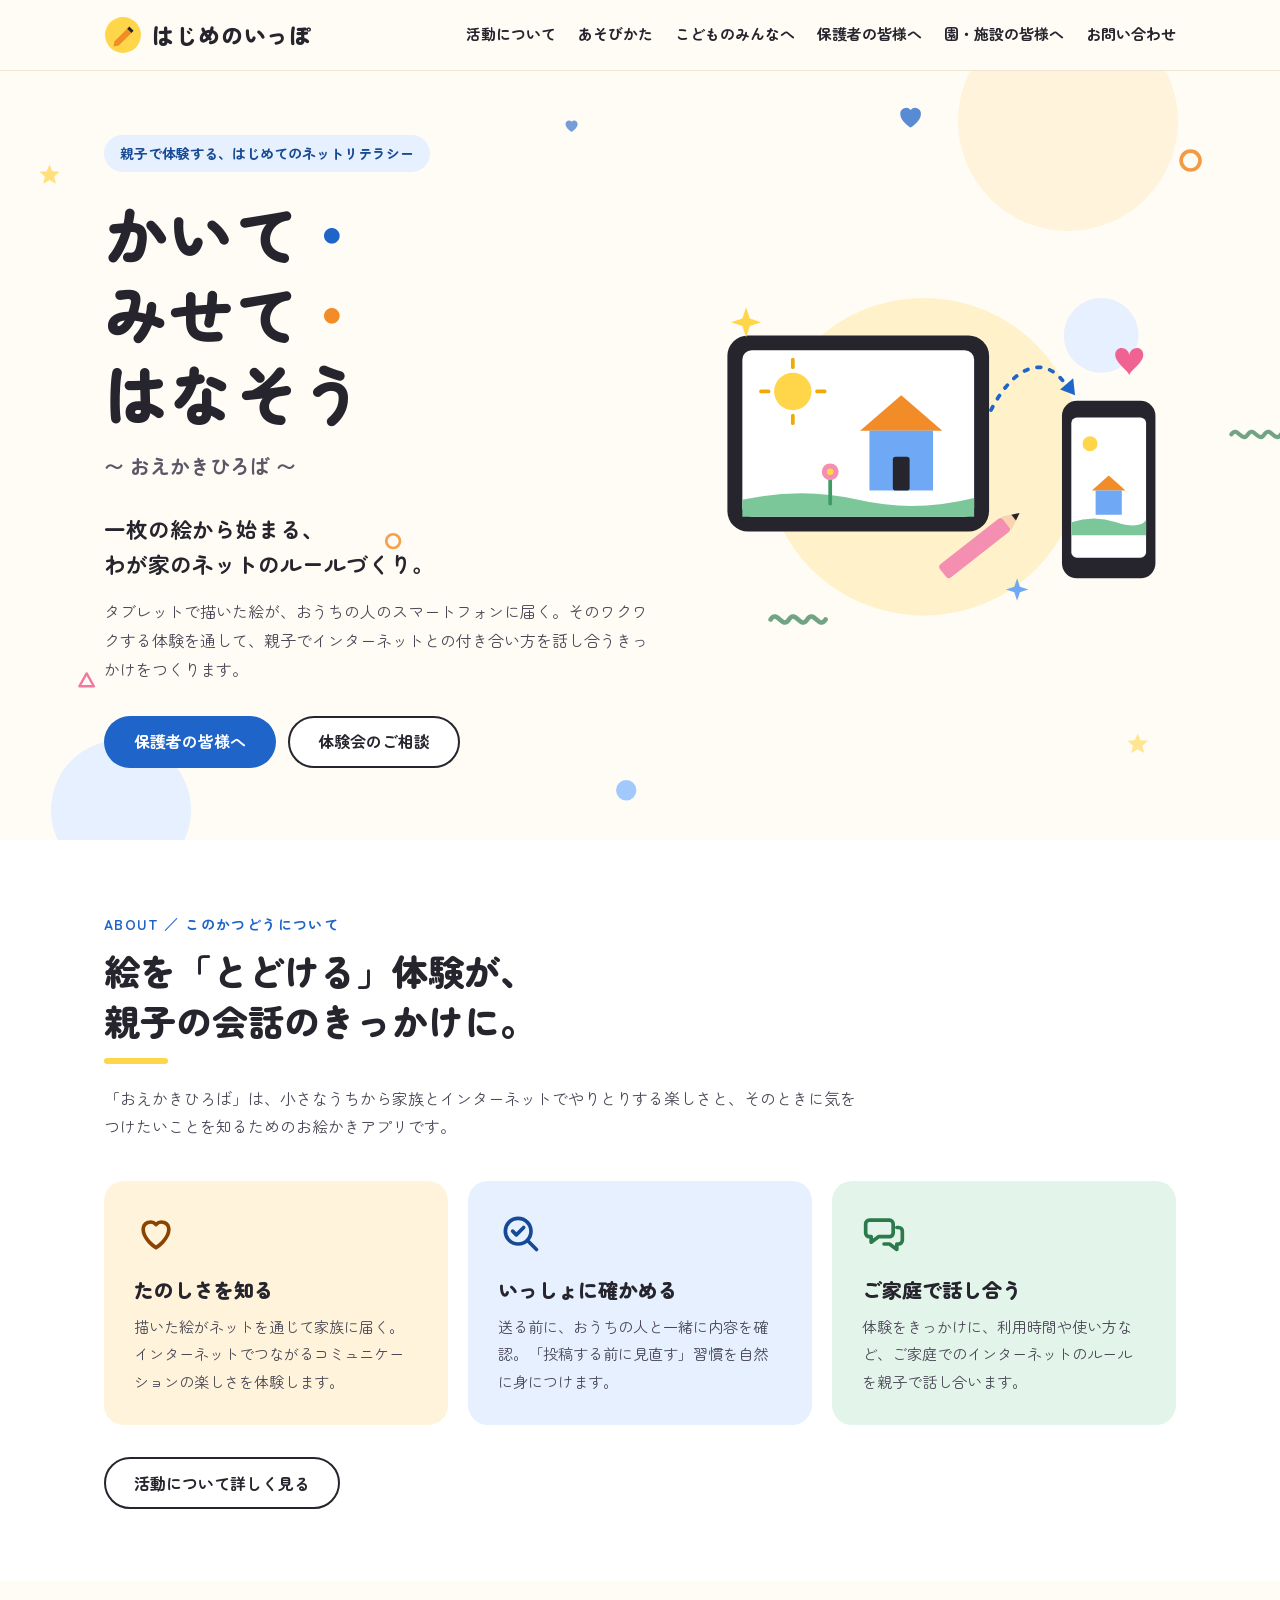
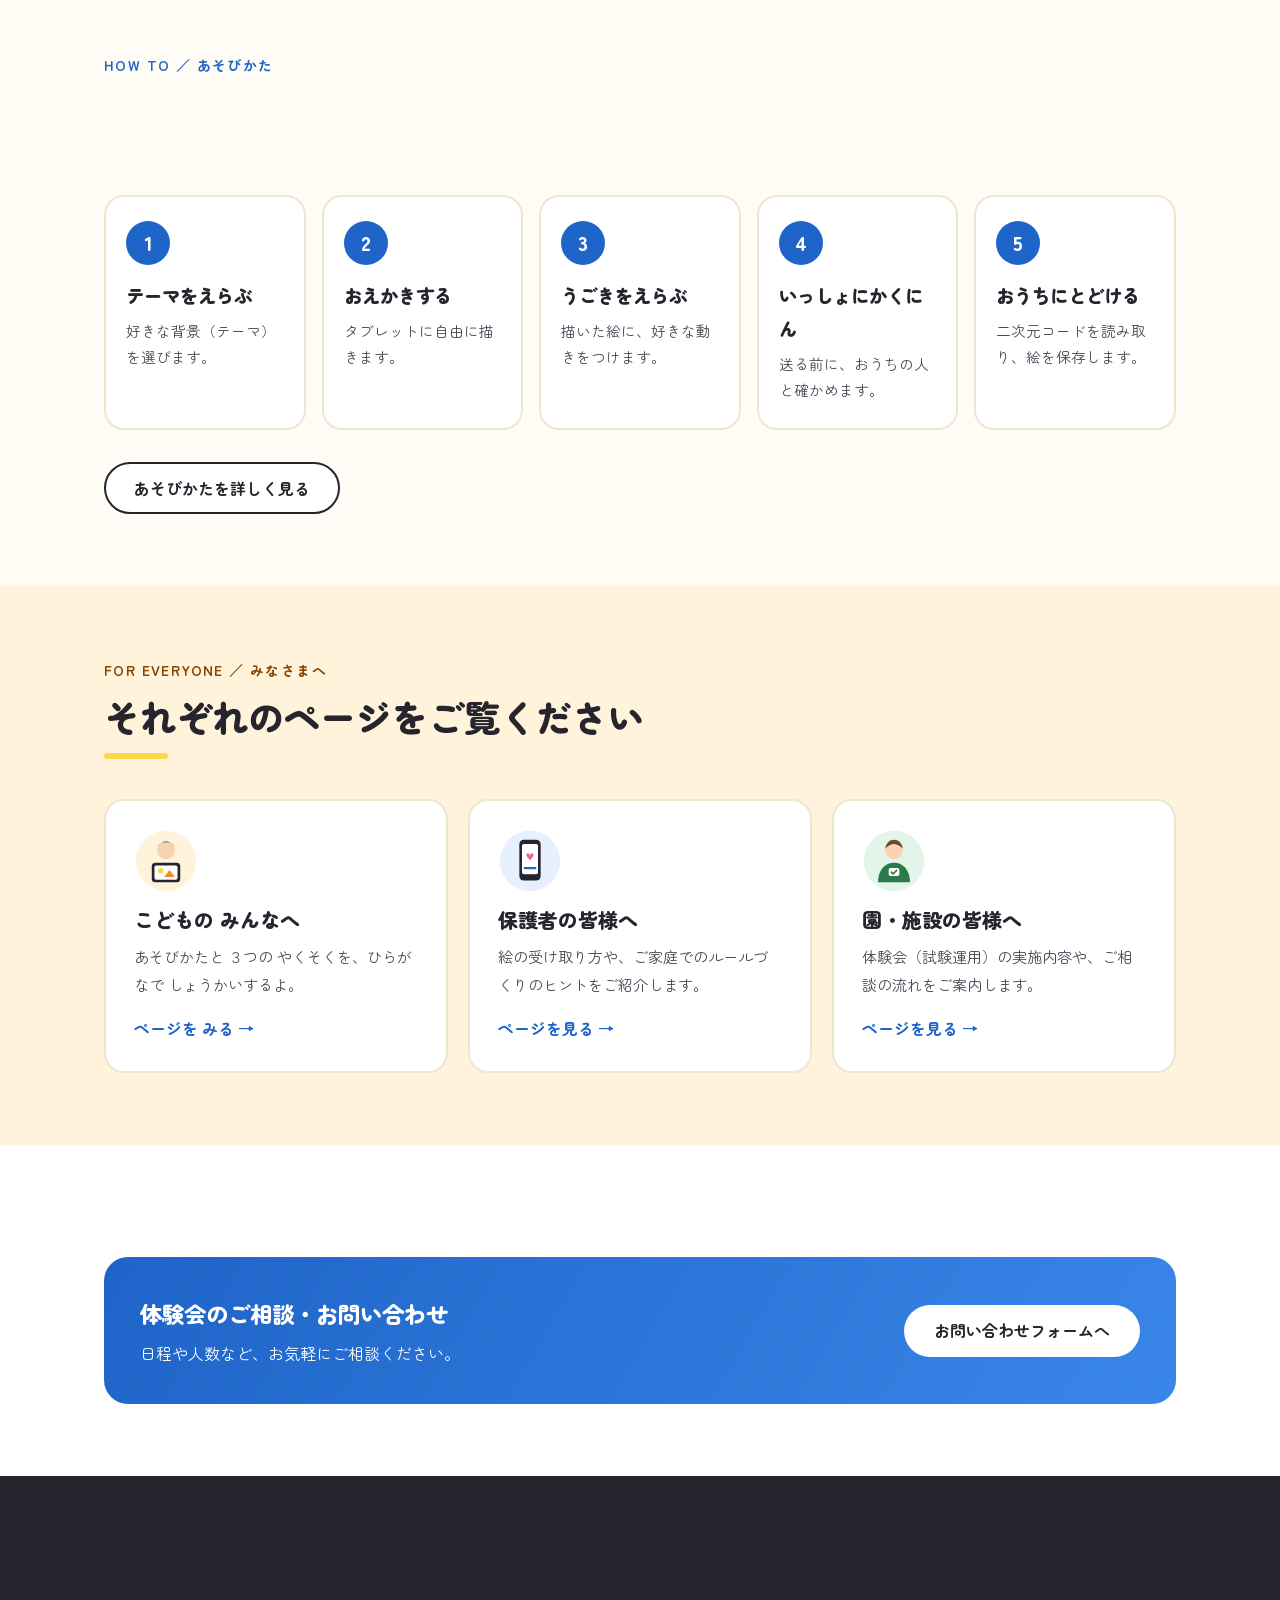
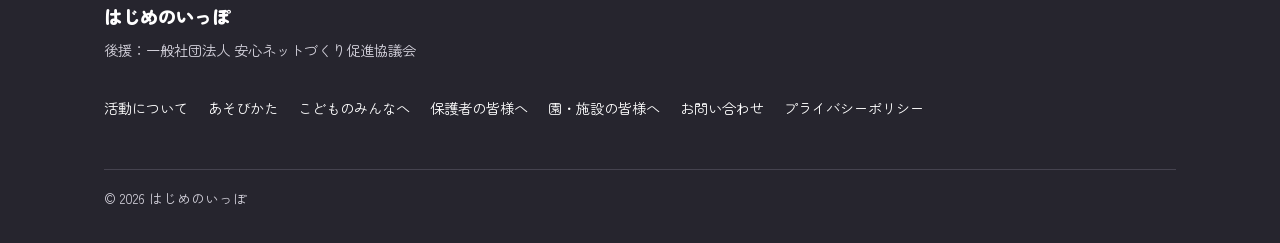
==== commit d2fbddc1: "季節の飾り（雪・桜・シャボン玉・落ち葉）、足あとの上に戻るボタン、ページ移動の演出を追加 Co-Authored-By: Claude Opus 5.5 <noreply@anthropic.com>" ====
--- a/index.html
+++ b/index.html
@@ -3,7 +3,7 @@
 <head>
 <meta charset="UTF-8">
 <meta name="viewport" content="width=device-width, initial-scale=1">
-<meta http-equiv="Content-Security-Policy" content="default-src 'self'; script-src 'self' 'sha256-u1pemRi7bukH7LDHj62LVT7TIqaooTLaWsP0xaVE1/0='; style-src 'self' 'unsafe-inline'; font-src 'self'; img-src 'self' data:; connect-src 'none'; object-src 'none'; base-uri 'self' https://tomoya-univ.github.io; form-action 'none'; upgrade-insecure-requests">
+<meta http-equiv="Content-Security-Policy" content="default-src 'self'; script-src 'self' 'sha256-qDrUIvVjrQTLuBjTXyIrjT9yVUOyb+bt0nBZiQnEf08='; style-src 'self' 'unsafe-inline'; font-src 'self'; img-src 'self' data:; connect-src 'none'; object-src 'none'; base-uri 'self' https://tomoya-univ.github.io; form-action 'none'; upgrade-insecure-requests">
 <meta name="referrer" content="strict-origin-when-cross-origin">
 <title>はじめのいっぽ｜かいて・みせて・はなそう</title>
 <meta name="description" content="タブレットで描いた絵が、おうちの人のスマートフォンに届く。お絵かき体験を通して、親子でインターネットとの付き合い方を話し合うきっかけをつくる活動です。">
@@ -26,7 +26,7 @@
 <link rel="preload" href="fonts/zen-maru-gothic-400-a.woff2" as="font" type="font/woff2" crossorigin>
 <link rel="preload" href="fonts/zen-maru-gothic-900-a.woff2" as="font" type="font/woff2" crossorigin>
 <link rel="stylesheet" href="css/fonts.css">
-<script>document.documentElement.classList.add("js");try{if(!sessionStorage.getItem("hjLoaded")){document.documentElement.classList.add("show-loader")}}catch(e){}</script>
+<script>document.documentElement.classList.add("js");try{if(!sessionStorage.getItem("hjLoaded")){document.documentElement.classList.add("show-loader")}if(sessionStorage.getItem("hjTransit")){sessionStorage.removeItem("hjTransit");document.documentElement.classList.add("arrive")}}catch(e){}</script>
 <link rel="stylesheet" href="css/style.css">
 <script src="js/main.js" defer></script>
 <script type="application/ld+json">
--- a/css/fonts.css
+++ b/css/fonts.css
@@ -1,9 +1,9 @@
 /* Zen Maru Gothic（SIL Open Font License 1.1）をサイト内に置いたもの。fonts/OFL.txt 参照 */
-@font-face { font-family: "Zen Maru Gothic"; font-style: normal; font-weight: 400; font-display: swap; src: url("../fonts/zen-maru-gothic-400-a.woff2") format("woff2"); unicode-range: U+20-7E,U+A0-FF,U+2010,U+2013-2014,U+2016,U+2018-201A,U+201C-201E,U+2020-2022,U+2025-2026,U+2030,U+2032-2033,U+2039-203B,U+2044,U+2190-2193,U+25A0,U+25B2,U+25CB,U+25CF,U+2605-2606,U+3000-3015,U+301C-301D,U+301F-3020,U+3041-3094,U+309B-309E,U+30A1-30FE,U+4E00,U+4E07,U+4E09-4E0B,U+4E0D,U+4E26,U+4E2D,U+4E38,U+4E3B,U+4E86,U+4E8B-4E8C,U+4EBA,U+4ECA-4ECB,U+4ED5-4ED6,U+4ED8,U+4EE4-4EE5,U+4EEE,U+4EF2,U+4F1A,U+4F1D,U+4F38,U+4F4D-4F4E,U+4F53,U+4F55,U+4F5C,U+4F7F,U+4F8B,U+4F9B,U+4F9D,U+4FBF,U+4FC3,U+4FDD,U+4FE1,U+500B,U+501F,U+505C,U+5099,U+50CF,U+5143,U+5148-5149,U+5150,U+5165,U+5168,U+516C,U+5171,U+5177,U+5185-5186,U+518D,U+51FA,U+5206-5207,U+521D,U+5229,U+5236,U+524A,U+524D,U+5272,U+529B,U+52A0,U+52B9,U+52C9,U+52D5,U+52D9,U+52DF,U+533A,U+5354,U+5358,U+5370,U+53C2,U+53CB,U+53CE,U+53D6-53D7,U+53E3,U+53EF,U+53F7,U+5408,U+540C-540D,U+5411,U+542B,U+5439,U+544A,U+554F,U+5553,U+5584,U+55B6,U+56DE,U+56E3,U+56F2-56F3,U+5712,U+5728,U+5730,U+578B,U+57DF,U+57FA,U+5831,U+5834,U+5883,U+58F0,U+5909,U+5916,U+591A,U+5927,U+592A,U+5931,U+597D,U+59CB,U+5B50,U+5B57-5B58,U+5B66,U+5B88-5B89,U+5B8C,U+5B9A,U+5B9F,U+5BB6,U+5BB9,U+5BFE,U+5C0F,U+5C11,U+5C4A,U+5C64,U+5DEE,U+5E02-5E03,U+5E2F,U+5E74,U+5E7C,U+5E83,U+5E9C,U+5EA6,U+5EAD,U+5F15,U+5F37,U+5F3E,U+5F53,U+5F62,U+5F79,U+5F85,U+5F8C,U+5F97,U+5FA1,U+5FC3,U+5FC5,U+5FDC,U+6027,U+60C5,U+60F3,U+610F,U+611F,U+614B,U+6163,U+6210,U+623B,U+6240,U+624B,U+6253,U+6271,U+6280,U+6295,U+62C5,U+6307,U+63A2,U+63B2,U+63CF-63D0,U+63F4,U+63FA,U+643A,U+64CD,U+6539,U+6559,U+6563,U+6570,U+6574,U+6587,U+6599,U+65B0,U+65B9,U+65BD,U+65CF,U+65E2,U+65E5,U+65E9,U+660E,U+661F,U+6642,U+666F,U+66F8,U+66FF-6700,U+6708,U+671F,U+672C,U+6750-6751,U+675F,U+6790,U+679A,U+679C,U+6848,U+691C,U+697D,U+6982,U+69D8,U+6A5F,U+6B20-6B21,U+6B53,U+6B62-6B63,U+6B69,U+6B73,U+6B8B,U+6BB5,U+6C17,U+6C42,U+6C7A,U+6CBF,U+6CC1,U+6CD5,U+6CE2,U+6CE8,U+6D3B,U+6D3E,U+6D41,U+6D88,U+6E1B,U+6E96,U+6F02,U+6F0F,U+6F14,U+70B9,U+7121,U+7136,U+7167,U+7247,U+7279,U+72B6,U+7406,U+74B0,U+751F,U+7528,U+7531,U+753A-753B,U+756A,U+767A-767B,U+7684,U+7686,U+76EE,U+76F4,U+76F8,U+7701,U+770C,U+77E2,U+77E5,U+77ED,U+78BA,U+793A,U+793E,U+79D2,U+79FB,U+7A0B,U+7A1A,U+7A3F,U+7A93,U+7ACB,U+7AEF,U+7B2C,U+7B49,U+7B54,U+7B56,U+7BA1,U+7BC4,U+7D04,U+7D1B,U+7D20,U+7D30,U+7D39,U+7D42,U+7D44,U+7D4C,U+7D50,U+7D61,U+7D75,U+7DCF,U+7DD2,U+7DDA,U+7E26,U+7F6E,U+7FD2,U+8003,U+8005,U+805E,U+80B2,U+80CC,U+80FD,U+81EA,U+822C,U+8272,U+884C,U+8853,U+8868,U+8907,U+8981,U+898B,U+8996,U+89A7,U+89AA,U+89E3,U+89E6,U+8A00,U+8A02,U+8A08,U+8A0E,U+8A18,U+8A2D,U+8A66,U+8A71,U+8A73,U+8A8D,U+8A9E,U+8AAC-8AAD,U+8AB0,U+8ABF,U+8AC7,U+8ACB,U+8B58,U+8B70,U+8B77,U+8C61,U+8CA0,U+8CBB,U+8CC7,U+8CEA,U+8D70,U+8D77,U+8DB3,U+8DF3,U+8E0F,U+8EAB,U+8EFD,U+8F09,U+8FBC,U+8FCE,U+8FD1,U+8FD4,U+9001,U+9014,U+901A,U+901F,U+9023,U+9032,U+904A-904B,U+904E,U+9053-9054,U+9069,U+9078,U+90E8,U+90FD,U+914D,U+91CD,U+9332,U+9577,U+9589,U+958B,U+9593,U+95A2,U+95B2,U+9632,U+964D,U+9664,U+967D,U+968E,U+969B,U+96C6,U+96E3,U+96FB,U+9762,U+9805-9806,U+9810,U+9818,U+983C,U+9858,U+98FE,U+9A13,U+9ED2,U+9F62,U+FF01-FF03,U+FF05-FF0C,U+FF0E-FF5D; }
-@font-face { font-family: "Zen Maru Gothic"; font-style: normal; font-weight: 400; font-display: swap; src: url("../fonts/zen-maru-gothic-400-b.woff2") format("woff2"); unicode-range: U+7F-9F,U+100-200F,U+2011-2012,U+2015,U+2017,U+201B,U+201F,U+2023-2024,U+2027-202F,U+2031,U+2034-2038,U+203C-2043,U+2045-218F,U+2194-259F,U+25A1-25B1,U+25B3-25CA,U+25CC-25CE,U+25D0-2604,U+2607-2FFF,U+3016-301B,U+301E,U+3021-3040,U+3095-309A,U+309F-30A0,U+30FF-4DFF,U+4E01-4E06,U+4E08,U+4E0C,U+4E0E-4E25,U+4E27-4E2C,U+4E2E-4E37,U+4E39-4E3A,U+4E3C-4E85,U+4E87-4E8A,U+4E8D-4EB9,U+4EBB-4EC9,U+4ECC-4ED4,U+4ED7,U+4ED9-4EE3,U+4EE6-4EED,U+4EEF-4EF1,U+4EF3-4F19,U+4F1B-4F1C,U+4F1E-4F37,U+4F39-4F4C,U+4F4F-4F52,U+4F54,U+4F56-4F5B,U+4F5D-4F7E,U+4F80-4F8A,U+4F8C-4F9A,U+4F9C,U+4F9E-4FBE,U+4FC0-4FC2,U+4FC4-4FDC,U+4FDE-4FE0,U+4FE2-500A,U+500C-501E,U+5020-505B,U+505D-5098,U+509A-50CE,U+50D0-5142,U+5144-5147,U+514A-514F,U+5151-5164,U+5166-5167,U+5169-516B,U+516D-5170,U+5172-5176,U+5178-5184,U+5187-518C,U+518E-51F9,U+51FB-5205,U+5208-521C,U+521E-5228,U+522A-5235,U+5237-5249,U+524B-524C,U+524E-5271,U+5273-529A,U+529C-529F,U+52A1-52B8,U+52BA-52C8,U+52CA-52D4,U+52D6-52D8,U+52DA-52DE,U+52E0-5339,U+533B-5353,U+5355-5357,U+5359-536F,U+5371-53C1,U+53C3-53CA,U+53CC-53CD,U+53CF-53D5,U+53D8-53E2,U+53E4-53EE,U+53F0-53F6,U+53F8-5407,U+5409-540B,U+540E-5410,U+5412-542A,U+542C-5438,U+543A-5449,U+544B-554E,U+5550-5552,U+5554-5583,U+5585-55B5,U+55B7-56DD,U+56DF-56E2,U+56E4-56F1,U+56F4-5711,U+5713-5727,U+5729-572F,U+5731-578A,U+578C-57DE,U+57E0-57F9,U+57FB-5830,U+5832-5833,U+5835-5882,U+5884-58EF,U+58F1-5908,U+590A-5915,U+5917-5919,U+591B-5926,U+5928-5929,U+592B-5930,U+5932-597C,U+597E-59CA,U+59CC-5B4F,U+5B51-5B56,U+5B59-5B65,U+5B67-5B87,U+5B8A-5B8B,U+5B8D-5B99,U+5B9B-5B9E,U+5BA0-5BB5,U+5BB7-5BB8,U+5BBA-5BFD,U+5BFF-5C0E,U+5C10,U+5C12-5C49,U+5C4B-5C63,U+5C65-5DED,U+5DEF-5E01,U+5E04-5E2E,U+5E30-5E73,U+5E75-5E7B,U+5E7D-5E82,U+5E84-5E9B,U+5E9D-5EA5,U+5EA7-5EAC,U+5EAE-5F14,U+5F16-5F36,U+5F38-5F3D,U+5F3F-5F52,U+5F54-5F61,U+5F63-5F78,U+5F7A-5F84,U+5F86-5F8B,U+5F8D-5F96,U+5F98-5FA0,U+5FA2-5FC2,U+5FC4,U+5FC6-5FDB,U+5FDD-6026,U+6028-60C4,U+60C6-60F2,U+60F4-610E,U+6110-611E,U+6120-614A,U+614C-6162,U+6164-620F,U+6211-623A,U+623C-623F,U+6241-624A,U+624C-6252,U+6254-6270,U+6272-627F,U+6281-6294,U+6296-62C4,U+62C6-6306,U+6308-63A1,U+63A3-63B1,U+63B3-63CE,U+63D1-63F3,U+63F5-63F9,U+63FB-6439,U+643B-64CC,U+64CE-6538,U+653A-6558,U+655A-6562,U+6564-656F,U+6571-6573,U+6575-6586,U+6588-6598,U+659A-65AF,U+65B1-65B8,U+65BA-65BC,U+65BE-65CE,U+65D0-65E1,U+65E3-65E4,U+65E6-65E8,U+65EA-660D,U+660F-661E,U+6620-6641,U+6643-666E,U+6670-66F7,U+66F9-66FE,U+6701-6707,U+6709-671E,U+6720-672B,U+672D-674F,U+6752-675E,U+6760-678F,U+6791-6799,U+679B,U+679D-6847,U+6849-691B,U+691D-697C,U+697E-6981,U+6983-69D7,U+69D9-6A5E,U+6A60-6B1F,U+6B22-6B52,U+6B54-6B61,U+6B64-6B68,U+6B6A-6B72,U+6B74-6B8A,U+6B8C-6BB4,U+6BB6-6C16,U+6C18-6C41,U+6C43-6C79,U+6C7B-6CBE,U+6CC0,U+6CC2-6CD4,U+6CD6-6CE1,U+6CE3-6CE7,U+6CE9-6D3A,U+6D3C-6D3D,U+6D3F-6D40,U+6D42-6D87,U+6D89-6E1A,U+6E1C-6E95,U+6E97-6F01,U+6F03-6F0E,U+6F10-6F13,U+6F15-70B8,U+70BA-7120,U+7122-7135,U+7137-7166,U+7168-7246,U+7248-7278,U+727A-72B5,U+72B7-7405,U+7407-74AF,U+74B1-751E,U+7520-7527,U+7529-7530,U+7532-7539,U+753C-7569,U+756B-7679,U+767C-7683,U+7685,U+7687-76ED,U+76EF-76F3,U+76F5-76F7,U+76F9-7700,U+7702-770B,U+770D-77E1,U+77E3-77E4,U+77E6-77EC,U+77EE-78B9,U+78BB-7939,U+793B-793D,U+793F-79D1,U+79D3-79FA,U+79FC-7A0A,U+7A0C-7A19,U+7A1B-7A3E,U+7A40-7A92,U+7A94-7ACA,U+7ACC-7AEE,U+7AF0-7B2B,U+7B2D-7B48,U+7B4A-7B53,U+7B55,U+7B57-7BA0,U+7BA2-7BC3,U+7BC5-7D03,U+7D05-7D1A,U+7D1C-7D1F,U+7D21-7D2F,U+7D31-7D38,U+7D3A-7D41,U+7D43,U+7D45-7D4B,U+7D4D-7D4F,U+7D51-7D60,U+7D62-7D74,U+7D76-7DCE,U+7DD0-7DD1,U+7DD3-7DD9,U+7DDB-7E25,U+7E27-7F6D,U+7F6F-7FD1,U+7FD3-8002,U+8004,U+8006-805D,U+805F-80B1,U+80B3-80CB,U+80CD-80FC,U+80FE-81E9,U+81EB-822B,U+822D-8271,U+8273-884B,U+884D-8852,U+8854-8867,U+8869-8906,U+8908-8980,U+8982-898A,U+898C-8995,U+8997-89A6,U+89A8-89A9,U+89AB-89E2,U+89E4-89E5,U+89E7-89FF,U+8A01,U+8A03-8A07,U+8A09-8A0D,U+8A0F-8A17,U+8A19-8A2C,U+8A2E-8A65,U+8A67-8A70,U+8A72,U+8A74-8A8C,U+8A8E-8A9D,U+8A9F-8AAB,U+8AAE-8AAF,U+8AB1-8ABE,U+8AC0-8AC6,U+8AC8-8ACA,U+8ACC-8B57,U+8B59-8B6F,U+8B71-8B76,U+8B78-8C60,U+8C62-8C9F,U+8CA1-8CBA,U+8CBC-8CC6,U+8CC8-8CE9,U+8CEB-8D6F,U+8D71-8D76,U+8D78-8DB2,U+8DB4-8DF2,U+8DF4-8E0E,U+8E10-8EAA,U+8EAC-8EFC,U+8EFE-8F08,U+8F0A-8FBB,U+8FBD-8FCD,U+8FCF-8FD0,U+8FD2-8FD3,U+8FD5-9000,U+9002-9013,U+9015-9019,U+901B-901E,U+9020-9022,U+9024-9031,U+9033-9049,U+904C-904D,U+904F-9052,U+9055-9068,U+906A-9077,U+9079-90E7,U+90E9-90FC,U+90FE-914C,U+914E-91CC,U+91CE-9331,U+9333-9576,U+9578-9588,U+958A,U+958C-9592,U+9594-95A1,U+95A3-95B1,U+95B3-9631,U+9633-964C,U+964E-9663,U+9665-967C,U+967E-968D,U+968F-969A,U+969C-96C5,U+96C7-96E2,U+96E4-96FA,U+96FC-9761,U+9763-9804,U+9807-980F,U+9811-9817,U+9819-983B,U+983D-9857,U+9859-98FD,U+98FF-9A12,U+9A14-9ED1,U+9ED3-9F61,U+9F63-FF00,U+FF04,U+FF0D,U+FF5E-FFFF; }
-@font-face { font-family: "Zen Maru Gothic"; font-style: normal; font-weight: 500; font-display: swap; src: url("../fonts/zen-maru-gothic-500-a.woff2") format("woff2"); unicode-range: U+20-7E,U+A0-FF,U+2010,U+2013-2014,U+2016,U+2018-201A,U+201C-201E,U+2020-2022,U+2025-2026,U+2030,U+2032-2033,U+2039-203B,U+2044,U+2190-2193,U+25A0,U+25B2,U+25CB,U+25CF,U+2605-2606,U+3000-3015,U+301C-301D,U+301F-3020,U+3041-3094,U+309B-309E,U+30A1-30FE,U+4E00,U+4E07,U+4E09-4E0B,U+4E0D,U+4E26,U+4E2D,U+4E38,U+4E3B,U+4E86,U+4E8B-4E8C,U+4EBA,U+4ECA-4ECB,U+4ED5-4ED6,U+4ED8,U+4EE4-4EE5,U+4EEE,U+4EF2,U+4F1A,U+4F1D,U+4F38,U+4F4D-4F4E,U+4F53,U+4F55,U+4F5C,U+4F7F,U+4F8B,U+4F9B,U+4F9D,U+4FBF,U+4FC3,U+4FDD,U+4FE1,U+500B,U+501F,U+505C,U+5099,U+50CF,U+5143,U+5148-5149,U+5150,U+5165,U+5168,U+516C,U+5171,U+5177,U+5185-5186,U+518D,U+51FA,U+5206-5207,U+521D,U+5229,U+5236,U+524A,U+524D,U+5272,U+529B,U+52A0,U+52B9,U+52C9,U+52D5,U+52D9,U+52DF,U+533A,U+5354,U+5358,U+5370,U+53C2,U+53CB,U+53CE,U+53D6-53D7,U+53E3,U+53EF,U+53F7,U+5408,U+540C-540D,U+5411,U+542B,U+5439,U+544A,U+554F,U+5553,U+5584,U+55B6,U+56DE,U+56E3,U+56F2-56F3,U+5712,U+5728,U+5730,U+578B,U+57DF,U+57FA,U+5831,U+5834,U+5883,U+58F0,U+5909,U+5916,U+591A,U+5927,U+592A,U+5931,U+597D,U+59CB,U+5B50,U+5B57-5B58,U+5B66,U+5B88-5B89,U+5B8C,U+5B9A,U+5B9F,U+5BB6,U+5BB9,U+5BFE,U+5C0F,U+5C11,U+5C4A,U+5C64,U+5DEE,U+5E02-5E03,U+5E2F,U+5E74,U+5E7C,U+5E83,U+5E9C,U+5EA6,U+5EAD,U+5F15,U+5F37,U+5F3E,U+5F53,U+5F62,U+5F79,U+5F85,U+5F8C,U+5F97,U+5FA1,U+5FC3,U+5FC5,U+5FDC,U+6027,U+60C5,U+60F3,U+610F,U+611F,U+614B,U+6163,U+6210,U+623B,U+6240,U+624B,U+6253,U+6271,U+6280,U+6295,U+62C5,U+6307,U+63A2,U+63B2,U+63CF-63D0,U+63F4,U+63FA,U+643A,U+64CD,U+6539,U+6559,U+6563,U+6570,U+6574,U+6587,U+6599,U+65B0,U+65B9,U+65BD,U+65CF,U+65E2,U+65E5,U+65E9,U+660E,U+661F,U+6642,U+666F,U+66F8,U+66FF-6700,U+6708,U+671F,U+672C,U+6750-6751,U+675F,U+6790,U+679A,U+679C,U+6848,U+691C,U+697D,U+6982,U+69D8,U+6A5F,U+6B20-6B21,U+6B53,U+6B62-6B63,U+6B69,U+6B73,U+6B8B,U+6BB5,U+6C17,U+6C42,U+6C7A,U+6CBF,U+6CC1,U+6CD5,U+6CE2,U+6CE8,U+6D3B,U+6D3E,U+6D41,U+6D88,U+6E1B,U+6E96,U+6F02,U+6F0F,U+6F14,U+70B9,U+7121,U+7136,U+7167,U+7247,U+7279,U+72B6,U+7406,U+74B0,U+751F,U+7528,U+7531,U+753A-753B,U+756A,U+767A-767B,U+7684,U+7686,U+76EE,U+76F4,U+76F8,U+7701,U+770C,U+77E2,U+77E5,U+77ED,U+78BA,U+793A,U+793E,U+79D2,U+79FB,U+7A0B,U+7A1A,U+7A3F,U+7A93,U+7ACB,U+7AEF,U+7B2C,U+7B49,U+7B54,U+7B56,U+7BA1,U+7BC4,U+7D04,U+7D1B,U+7D20,U+7D30,U+7D39,U+7D42,U+7D44,U+7D4C,U+7D50,U+7D61,U+7D75,U+7DCF,U+7DD2,U+7DDA,U+7E26,U+7F6E,U+7FD2,U+8003,U+8005,U+805E,U+80B2,U+80CC,U+80FD,U+81EA,U+822C,U+8272,U+884C,U+8853,U+8868,U+8907,U+8981,U+898B,U+8996,U+89A7,U+89AA,U+89E3,U+89E6,U+8A00,U+8A02,U+8A08,U+8A0E,U+8A18,U+8A2D,U+8A66,U+8A71,U+8A73,U+8A8D,U+8A9E,U+8AAC-8AAD,U+8AB0,U+8ABF,U+8AC7,U+8ACB,U+8B58,U+8B70,U+8B77,U+8C61,U+8CA0,U+8CBB,U+8CC7,U+8CEA,U+8D70,U+8D77,U+8DB3,U+8DF3,U+8E0F,U+8EAB,U+8EFD,U+8F09,U+8FBC,U+8FCE,U+8FD1,U+8FD4,U+9001,U+9014,U+901A,U+901F,U+9023,U+9032,U+904A-904B,U+904E,U+9053-9054,U+9069,U+9078,U+90E8,U+90FD,U+914D,U+91CD,U+9332,U+9577,U+9589,U+958B,U+9593,U+95A2,U+95B2,U+9632,U+964D,U+9664,U+967D,U+968E,U+969B,U+96C6,U+96E3,U+96FB,U+9762,U+9805-9806,U+9810,U+9818,U+983C,U+9858,U+98FE,U+9A13,U+9ED2,U+9F62,U+FF01-FF03,U+FF05-FF0C,U+FF0E-FF5D; }
-@font-face { font-family: "Zen Maru Gothic"; font-style: normal; font-weight: 500; font-display: swap; src: url("../fonts/zen-maru-gothic-500-b.woff2") format("woff2"); unicode-range: U+7F-9F,U+100-200F,U+2011-2012,U+2015,U+2017,U+201B,U+201F,U+2023-2024,U+2027-202F,U+2031,U+2034-2038,U+203C-2043,U+2045-218F,U+2194-259F,U+25A1-25B1,U+25B3-25CA,U+25CC-25CE,U+25D0-2604,U+2607-2FFF,U+3016-301B,U+301E,U+3021-3040,U+3095-309A,U+309F-30A0,U+30FF-4DFF,U+4E01-4E06,U+4E08,U+4E0C,U+4E0E-4E25,U+4E27-4E2C,U+4E2E-4E37,U+4E39-4E3A,U+4E3C-4E85,U+4E87-4E8A,U+4E8D-4EB9,U+4EBB-4EC9,U+4ECC-4ED4,U+4ED7,U+4ED9-4EE3,U+4EE6-4EED,U+4EEF-4EF1,U+4EF3-4F19,U+4F1B-4F1C,U+4F1E-4F37,U+4F39-4F4C,U+4F4F-4F52,U+4F54,U+4F56-4F5B,U+4F5D-4F7E,U+4F80-4F8A,U+4F8C-4F9A,U+4F9C,U+4F9E-4FBE,U+4FC0-4FC2,U+4FC4-4FDC,U+4FDE-4FE0,U+4FE2-500A,U+500C-501E,U+5020-505B,U+505D-5098,U+509A-50CE,U+50D0-5142,U+5144-5147,U+514A-514F,U+5151-5164,U+5166-5167,U+5169-516B,U+516D-5170,U+5172-5176,U+5178-5184,U+5187-518C,U+518E-51F9,U+51FB-5205,U+5208-521C,U+521E-5228,U+522A-5235,U+5237-5249,U+524B-524C,U+524E-5271,U+5273-529A,U+529C-529F,U+52A1-52B8,U+52BA-52C8,U+52CA-52D4,U+52D6-52D8,U+52DA-52DE,U+52E0-5339,U+533B-5353,U+5355-5357,U+5359-536F,U+5371-53C1,U+53C3-53CA,U+53CC-53CD,U+53CF-53D5,U+53D8-53E2,U+53E4-53EE,U+53F0-53F6,U+53F8-5407,U+5409-540B,U+540E-5410,U+5412-542A,U+542C-5438,U+543A-5449,U+544B-554E,U+5550-5552,U+5554-5583,U+5585-55B5,U+55B7-56DD,U+56DF-56E2,U+56E4-56F1,U+56F4-5711,U+5713-5727,U+5729-572F,U+5731-578A,U+578C-57DE,U+57E0-57F9,U+57FB-5830,U+5832-5833,U+5835-5882,U+5884-58EF,U+58F1-5908,U+590A-5915,U+5917-5919,U+591B-5926,U+5928-5929,U+592B-5930,U+5932-597C,U+597E-59CA,U+59CC-5B4F,U+5B51-5B56,U+5B59-5B65,U+5B67-5B87,U+5B8A-5B8B,U+5B8D-5B99,U+5B9B-5B9E,U+5BA0-5BB5,U+5BB7-5BB8,U+5BBA-5BFD,U+5BFF-5C0E,U+5C10,U+5C12-5C49,U+5C4B-5C63,U+5C65-5DED,U+5DEF-5E01,U+5E04-5E2E,U+5E30-5E73,U+5E75-5E7B,U+5E7D-5E82,U+5E84-5E9B,U+5E9D-5EA5,U+5EA7-5EAC,U+5EAE-5F14,U+5F16-5F36,U+5F38-5F3D,U+5F3F-5F52,U+5F54-5F61,U+5F63-5F78,U+5F7A-5F84,U+5F86-5F8B,U+5F8D-5F96,U+5F98-5FA0,U+5FA2-5FC2,U+5FC4,U+5FC6-5FDB,U+5FDD-6026,U+6028-60C4,U+60C6-60F2,U+60F4-610E,U+6110-611E,U+6120-614A,U+614C-6162,U+6164-620F,U+6211-623A,U+623C-623F,U+6241-624A,U+624C-6252,U+6254-6270,U+6272-627F,U+6281-6294,U+6296-62C4,U+62C6-6306,U+6308-63A1,U+63A3-63B1,U+63B3-63CE,U+63D1-63F3,U+63F5-63F9,U+63FB-6439,U+643B-64CC,U+64CE-6538,U+653A-6558,U+655A-6562,U+6564-656F,U+6571-6573,U+6575-6586,U+6588-6598,U+659A-65AF,U+65B1-65B8,U+65BA-65BC,U+65BE-65CE,U+65D0-65E1,U+65E3-65E4,U+65E6-65E8,U+65EA-660D,U+660F-661E,U+6620-6641,U+6643-666E,U+6670-66F7,U+66F9-66FE,U+6701-6707,U+6709-671E,U+6720-672B,U+672D-674F,U+6752-675E,U+6760-678F,U+6791-6799,U+679B,U+679D-6847,U+6849-691B,U+691D-697C,U+697E-6981,U+6983-69D7,U+69D9-6A5E,U+6A60-6B1F,U+6B22-6B52,U+6B54-6B61,U+6B64-6B68,U+6B6A-6B72,U+6B74-6B8A,U+6B8C-6BB4,U+6BB6-6C16,U+6C18-6C41,U+6C43-6C79,U+6C7B-6CBE,U+6CC0,U+6CC2-6CD4,U+6CD6-6CE1,U+6CE3-6CE7,U+6CE9-6D3A,U+6D3C-6D3D,U+6D3F-6D40,U+6D42-6D87,U+6D89-6E1A,U+6E1C-6E95,U+6E97-6F01,U+6F03-6F0E,U+6F10-6F13,U+6F15-70B8,U+70BA-7120,U+7122-7135,U+7137-7166,U+7168-7246,U+7248-7278,U+727A-72B5,U+72B7-7405,U+7407-74AF,U+74B1-751E,U+7520-7527,U+7529-7530,U+7532-7539,U+753C-7569,U+756B-7679,U+767C-7683,U+7685,U+7687-76ED,U+76EF-76F3,U+76F5-76F7,U+76F9-7700,U+7702-770B,U+770D-77E1,U+77E3-77E4,U+77E6-77EC,U+77EE-78B9,U+78BB-7939,U+793B-793D,U+793F-79D1,U+79D3-79FA,U+79FC-7A0A,U+7A0C-7A19,U+7A1B-7A3E,U+7A40-7A92,U+7A94-7ACA,U+7ACC-7AEE,U+7AF0-7B2B,U+7B2D-7B48,U+7B4A-7B53,U+7B55,U+7B57-7BA0,U+7BA2-7BC3,U+7BC5-7D03,U+7D05-7D1A,U+7D1C-7D1F,U+7D21-7D2F,U+7D31-7D38,U+7D3A-7D41,U+7D43,U+7D45-7D4B,U+7D4D-7D4F,U+7D51-7D60,U+7D62-7D74,U+7D76-7DCE,U+7DD0-7DD1,U+7DD3-7DD9,U+7DDB-7E25,U+7E27-7F6D,U+7F6F-7FD1,U+7FD3-8002,U+8004,U+8006-805D,U+805F-80B1,U+80B3-80CB,U+80CD-80FC,U+80FE-81E9,U+81EB-822B,U+822D-8271,U+8273-884B,U+884D-8852,U+8854-8867,U+8869-8906,U+8908-8980,U+8982-898A,U+898C-8995,U+8997-89A6,U+89A8-89A9,U+89AB-89E2,U+89E4-89E5,U+89E7-89FF,U+8A01,U+8A03-8A07,U+8A09-8A0D,U+8A0F-8A17,U+8A19-8A2C,U+8A2E-8A65,U+8A67-8A70,U+8A72,U+8A74-8A8C,U+8A8E-8A9D,U+8A9F-8AAB,U+8AAE-8AAF,U+8AB1-8ABE,U+8AC0-8AC6,U+8AC8-8ACA,U+8ACC-8B57,U+8B59-8B6F,U+8B71-8B76,U+8B78-8C60,U+8C62-8C9F,U+8CA1-8CBA,U+8CBC-8CC6,U+8CC8-8CE9,U+8CEB-8D6F,U+8D71-8D76,U+8D78-8DB2,U+8DB4-8DF2,U+8DF4-8E0E,U+8E10-8EAA,U+8EAC-8EFC,U+8EFE-8F08,U+8F0A-8FBB,U+8FBD-8FCD,U+8FCF-8FD0,U+8FD2-8FD3,U+8FD5-9000,U+9002-9013,U+9015-9019,U+901B-901E,U+9020-9022,U+9024-9031,U+9033-9049,U+904C-904D,U+904F-9052,U+9055-9068,U+906A-9077,U+9079-90E7,U+90E9-90FC,U+90FE-914C,U+914E-91CC,U+91CE-9331,U+9333-9576,U+9578-9588,U+958A,U+958C-9592,U+9594-95A1,U+95A3-95B1,U+95B3-9631,U+9633-964C,U+964E-9663,U+9665-967C,U+967E-968D,U+968F-969A,U+969C-96C5,U+96C7-96E2,U+96E4-96FA,U+96FC-9761,U+9763-9804,U+9807-980F,U+9811-9817,U+9819-983B,U+983D-9857,U+9859-98FD,U+98FF-9A12,U+9A14-9ED1,U+9ED3-9F61,U+9F63-FF00,U+FF04,U+FF0D,U+FF5E-FFFF; }
-@font-face { font-family: "Zen Maru Gothic"; font-style: normal; font-weight: 700; font-display: swap; src: url("../fonts/zen-maru-gothic-700-a.woff2") format("woff2"); unicode-range: U+20-7E,U+A0-FF,U+2010,U+2013-2014,U+2016,U+2018-201A,U+201C-201E,U+2020-2022,U+2025-2026,U+2030,U+2032-2033,U+2039-203B,U+2044,U+2190-2193,U+25A0,U+25B2,U+25CB,U+25CF,U+2605-2606,U+3000-3015,U+301C-301D,U+301F-3020,U+3041-3094,U+309B-309E,U+30A1-30FE,U+4E00,U+4E07,U+4E09-4E0B,U+4E0D,U+4E26,U+4E2D,U+4E38,U+4E3B,U+4E86,U+4E8B-4E8C,U+4EBA,U+4ECA-4ECB,U+4ED5-4ED6,U+4ED8,U+4EE4-4EE5,U+4EEE,U+4EF2,U+4F1A,U+4F1D,U+4F38,U+4F4D-4F4E,U+4F53,U+4F55,U+4F5C,U+4F7F,U+4F8B,U+4F9B,U+4F9D,U+4FBF,U+4FC3,U+4FDD,U+4FE1,U+500B,U+501F,U+505C,U+5099,U+50CF,U+5143,U+5148-5149,U+5150,U+5165,U+5168,U+516C,U+5171,U+5177,U+5185-5186,U+518D,U+51FA,U+5206-5207,U+521D,U+5229,U+5236,U+524A,U+524D,U+5272,U+529B,U+52A0,U+52B9,U+52C9,U+52D5,U+52D9,U+52DF,U+533A,U+5354,U+5358,U+5370,U+53C2,U+53CB,U+53CE,U+53D6-53D7,U+53E3,U+53EF,U+53F7,U+5408,U+540C-540D,U+5411,U+542B,U+5439,U+544A,U+554F,U+5553,U+5584,U+55B6,U+56DE,U+56E3,U+56F2-56F3,U+5712,U+5728,U+5730,U+578B,U+57DF,U+57FA,U+5831,U+5834,U+5883,U+58F0,U+5909,U+5916,U+591A,U+5927,U+592A,U+5931,U+597D,U+59CB,U+5B50,U+5B57-5B58,U+5B66,U+5B88-5B89,U+5B8C,U+5B9A,U+5B9F,U+5BB6,U+5BB9,U+5BFE,U+5C0F,U+5C11,U+5C4A,U+5C64,U+5DEE,U+5E02-5E03,U+5E2F,U+5E74,U+5E7C,U+5E83,U+5E9C,U+5EA6,U+5EAD,U+5F15,U+5F37,U+5F3E,U+5F53,U+5F62,U+5F79,U+5F85,U+5F8C,U+5F97,U+5FA1,U+5FC3,U+5FC5,U+5FDC,U+6027,U+60C5,U+60F3,U+610F,U+611F,U+614B,U+6163,U+6210,U+623B,U+6240,U+624B,U+6253,U+6271,U+6280,U+6295,U+62C5,U+6307,U+63A2,U+63B2,U+63CF-63D0,U+63F4,U+63FA,U+643A,U+64CD,U+6539,U+6559,U+6563,U+6570,U+6574,U+6587,U+6599,U+65B0,U+65B9,U+65BD,U+65CF,U+65E2,U+65E5,U+65E9,U+660E,U+661F,U+6642,U+666F,U+66F8,U+66FF-6700,U+6708,U+671F,U+672C,U+6750-6751,U+675F,U+6790,U+679A,U+679C,U+6848,U+691C,U+697D,U+6982,U+69D8,U+6A5F,U+6B20-6B21,U+6B53,U+6B62-6B63,U+6B69,U+6B73,U+6B8B,U+6BB5,U+6C17,U+6C42,U+6C7A,U+6CBF,U+6CC1,U+6CD5,U+6CE2,U+6CE8,U+6D3B,U+6D3E,U+6D41,U+6D88,U+6E1B,U+6E96,U+6F02,U+6F0F,U+6F14,U+70B9,U+7121,U+7136,U+7167,U+7247,U+7279,U+72B6,U+7406,U+74B0,U+751F,U+7528,U+7531,U+753A-753B,U+756A,U+767A-767B,U+7684,U+7686,U+76EE,U+76F4,U+76F8,U+7701,U+770C,U+77E2,U+77E5,U+77ED,U+78BA,U+793A,U+793E,U+79D2,U+79FB,U+7A0B,U+7A1A,U+7A3F,U+7A93,U+7ACB,U+7AEF,U+7B2C,U+7B49,U+7B54,U+7B56,U+7BA1,U+7BC4,U+7D04,U+7D1B,U+7D20,U+7D30,U+7D39,U+7D42,U+7D44,U+7D4C,U+7D50,U+7D61,U+7D75,U+7DCF,U+7DD2,U+7DDA,U+7E26,U+7F6E,U+7FD2,U+8003,U+8005,U+805E,U+80B2,U+80CC,U+80FD,U+81EA,U+822C,U+8272,U+884C,U+8853,U+8868,U+8907,U+8981,U+898B,U+8996,U+89A7,U+89AA,U+89E3,U+89E6,U+8A00,U+8A02,U+8A08,U+8A0E,U+8A18,U+8A2D,U+8A66,U+8A71,U+8A73,U+8A8D,U+8A9E,U+8AAC-8AAD,U+8AB0,U+8ABF,U+8AC7,U+8ACB,U+8B58,U+8B70,U+8B77,U+8C61,U+8CA0,U+8CBB,U+8CC7,U+8CEA,U+8D70,U+8D77,U+8DB3,U+8DF3,U+8E0F,U+8EAB,U+8EFD,U+8F09,U+8FBC,U+8FCE,U+8FD1,U+8FD4,U+9001,U+9014,U+901A,U+901F,U+9023,U+9032,U+904A-904B,U+904E,U+9053-9054,U+9069,U+9078,U+90E8,U+90FD,U+914D,U+91CD,U+9332,U+9577,U+9589,U+958B,U+9593,U+95A2,U+95B2,U+9632,U+964D,U+9664,U+967D,U+968E,U+969B,U+96C6,U+96E3,U+96FB,U+9762,U+9805-9806,U+9810,U+9818,U+983C,U+9858,U+98FE,U+9A13,U+9ED2,U+9F62,U+FF01-FF03,U+FF05-FF0C,U+FF0E-FF5D; }
-@font-face { font-family: "Zen Maru Gothic"; font-style: normal; font-weight: 700; font-display: swap; src: url("../fonts/zen-maru-gothic-700-b.woff2") format("woff2"); unicode-range: U+7F-9F,U+100-200F,U+2011-2012,U+2015,U+2017,U+201B,U+201F,U+2023-2024,U+2027-202F,U+2031,U+2034-2038,U+203C-2043,U+2045-218F,U+2194-259F,U+25A1-25B1,U+25B3-25CA,U+25CC-25CE,U+25D0-2604,U+2607-2FFF,U+3016-301B,U+301E,U+3021-3040,U+3095-309A,U+309F-30A0,U+30FF-4DFF,U+4E01-4E06,U+4E08,U+4E0C,U+4E0E-4E25,U+4E27-4E2C,U+4E2E-4E37,U+4E39-4E3A,U+4E3C-4E85,U+4E87-4E8A,U+4E8D-4EB9,U+4EBB-4EC9,U+4ECC-4ED4,U+4ED7,U+4ED9-4EE3,U+4EE6-4EED,U+4EEF-4EF1,U+4EF3-4F19,U+4F1B-4F1C,U+4F1E-4F37,U+4F39-4F4C,U+4F4F-4F52,U+4F54,U+4F56-4F5B,U+4F5D-4F7E,U+4F80-4F8A,U+4F8C-4F9A,U+4F9C,U+4F9E-4FBE,U+4FC0-4FC2,U+4FC4-4FDC,U+4FDE-4FE0,U+4FE2-500A,U+500C-501E,U+5020-505B,U+505D-5098,U+509A-50CE,U+50D0-5142,U+5144-5147,U+514A-514F,U+5151-5164,U+5166-5167,U+5169-516B,U+516D-5170,U+5172-5176,U+5178-5184,U+5187-518C,U+518E-51F9,U+51FB-5205,U+5208-521C,U+521E-5228,U+522A-5235,U+5237-5249,U+524B-524C,U+524E-5271,U+5273-529A,U+529C-529F,U+52A1-52B8,U+52BA-52C8,U+52CA-52D4,U+52D6-52D8,U+52DA-52DE,U+52E0-5339,U+533B-5353,U+5355-5357,U+5359-536F,U+5371-53C1,U+53C3-53CA,U+53CC-53CD,U+53CF-53D5,U+53D8-53E2,U+53E4-53EE,U+53F0-53F6,U+53F8-5407,U+5409-540B,U+540E-5410,U+5412-542A,U+542C-5438,U+543A-5449,U+544B-554E,U+5550-5552,U+5554-5583,U+5585-55B5,U+55B7-56DD,U+56DF-56E2,U+56E4-56F1,U+56F4-5711,U+5713-5727,U+5729-572F,U+5731-578A,U+578C-57DE,U+57E0-57F9,U+57FB-5830,U+5832-5833,U+5835-5882,U+5884-58EF,U+58F1-5908,U+590A-5915,U+5917-5919,U+591B-5926,U+5928-5929,U+592B-5930,U+5932-597C,U+597E-59CA,U+59CC-5B4F,U+5B51-5B56,U+5B59-5B65,U+5B67-5B87,U+5B8A-5B8B,U+5B8D-5B99,U+5B9B-5B9E,U+5BA0-5BB5,U+5BB7-5BB8,U+5BBA-5BFD,U+5BFF-5C0E,U+5C10,U+5C12-5C49,U+5C4B-5C63,U+5C65-5DED,U+5DEF-5E01,U+5E04-5E2E,U+5E30-5E73,U+5E75-5E7B,U+5E7D-5E82,U+5E84-5E9B,U+5E9D-5EA5,U+5EA7-5EAC,U+5EAE-5F14,U+5F16-5F36,U+5F38-5F3D,U+5F3F-5F52,U+5F54-5F61,U+5F63-5F78,U+5F7A-5F84,U+5F86-5F8B,U+5F8D-5F96,U+5F98-5FA0,U+5FA2-5FC2,U+5FC4,U+5FC6-5FDB,U+5FDD-6026,U+6028-60C4,U+60C6-60F2,U+60F4-610E,U+6110-611E,U+6120-614A,U+614C-6162,U+6164-620F,U+6211-623A,U+623C-623F,U+6241-624A,U+624C-6252,U+6254-6270,U+6272-627F,U+6281-6294,U+6296-62C4,U+62C6-6306,U+6308-63A1,U+63A3-63B1,U+63B3-63CE,U+63D1-63F3,U+63F5-63F9,U+63FB-6439,U+643B-64CC,U+64CE-6538,U+653A-6558,U+655A-6562,U+6564-656F,U+6571-6573,U+6575-6586,U+6588-6598,U+659A-65AF,U+65B1-65B8,U+65BA-65BC,U+65BE-65CE,U+65D0-65E1,U+65E3-65E4,U+65E6-65E8,U+65EA-660D,U+660F-661E,U+6620-6641,U+6643-666E,U+6670-66F7,U+66F9-66FE,U+6701-6707,U+6709-671E,U+6720-672B,U+672D-674F,U+6752-675E,U+6760-678F,U+6791-6799,U+679B,U+679D-6847,U+6849-691B,U+691D-697C,U+697E-6981,U+6983-69D7,U+69D9-6A5E,U+6A60-6B1F,U+6B22-6B52,U+6B54-6B61,U+6B64-6B68,U+6B6A-6B72,U+6B74-6B8A,U+6B8C-6BB4,U+6BB6-6C16,U+6C18-6C41,U+6C43-6C79,U+6C7B-6CBE,U+6CC0,U+6CC2-6CD4,U+6CD6-6CE1,U+6CE3-6CE7,U+6CE9-6D3A,U+6D3C-6D3D,U+6D3F-6D40,U+6D42-6D87,U+6D89-6E1A,U+6E1C-6E95,U+6E97-6F01,U+6F03-6F0E,U+6F10-6F13,U+6F15-70B8,U+70BA-7120,U+7122-7135,U+7137-7166,U+7168-7246,U+7248-7278,U+727A-72B5,U+72B7-7405,U+7407-74AF,U+74B1-751E,U+7520-7527,U+7529-7530,U+7532-7539,U+753C-7569,U+756B-7679,U+767C-7683,U+7685,U+7687-76ED,U+76EF-76F3,U+76F5-76F7,U+76F9-7700,U+7702-770B,U+770D-77E1,U+77E3-77E4,U+77E6-77EC,U+77EE-78B9,U+78BB-7939,U+793B-793D,U+793F-79D1,U+79D3-79FA,U+79FC-7A0A,U+7A0C-7A19,U+7A1B-7A3E,U+7A40-7A92,U+7A94-7ACA,U+7ACC-7AEE,U+7AF0-7B2B,U+7B2D-7B48,U+7B4A-7B53,U+7B55,U+7B57-7BA0,U+7BA2-7BC3,U+7BC5-7D03,U+7D05-7D1A,U+7D1C-7D1F,U+7D21-7D2F,U+7D31-7D38,U+7D3A-7D41,U+7D43,U+7D45-7D4B,U+7D4D-7D4F,U+7D51-7D60,U+7D62-7D74,U+7D76-7DCE,U+7DD0-7DD1,U+7DD3-7DD9,U+7DDB-7E25,U+7E27-7F6D,U+7F6F-7FD1,U+7FD3-8002,U+8004,U+8006-805D,U+805F-80B1,U+80B3-80CB,U+80CD-80FC,U+80FE-81E9,U+81EB-822B,U+822D-8271,U+8273-884B,U+884D-8852,U+8854-8867,U+8869-8906,U+8908-8980,U+8982-898A,U+898C-8995,U+8997-89A6,U+89A8-89A9,U+89AB-89E2,U+89E4-89E5,U+89E7-89FF,U+8A01,U+8A03-8A07,U+8A09-8A0D,U+8A0F-8A17,U+8A19-8A2C,U+8A2E-8A65,U+8A67-8A70,U+8A72,U+8A74-8A8C,U+8A8E-8A9D,U+8A9F-8AAB,U+8AAE-8AAF,U+8AB1-8ABE,U+8AC0-8AC6,U+8AC8-8ACA,U+8ACC-8B57,U+8B59-8B6F,U+8B71-8B76,U+8B78-8C60,U+8C62-8C9F,U+8CA1-8CBA,U+8CBC-8CC6,U+8CC8-8CE9,U+8CEB-8D6F,U+8D71-8D76,U+8D78-8DB2,U+8DB4-8DF2,U+8DF4-8E0E,U+8E10-8EAA,U+8EAC-8EFC,U+8EFE-8F08,U+8F0A-8FBB,U+8FBD-8FCD,U+8FCF-8FD0,U+8FD2-8FD3,U+8FD5-9000,U+9002-9013,U+9015-9019,U+901B-901E,U+9020-9022,U+9024-9031,U+9033-9049,U+904C-904D,U+904F-9052,U+9055-9068,U+906A-9077,U+9079-90E7,U+90E9-90FC,U+90FE-914C,U+914E-91CC,U+91CE-9331,U+9333-9576,U+9578-9588,U+958A,U+958C-9592,U+9594-95A1,U+95A3-95B1,U+95B3-9631,U+9633-964C,U+964E-9663,U+9665-967C,U+967E-968D,U+968F-969A,U+969C-96C5,U+96C7-96E2,U+96E4-96FA,U+96FC-9761,U+9763-9804,U+9807-980F,U+9811-9817,U+9819-983B,U+983D-9857,U+9859-98FD,U+98FF-9A12,U+9A14-9ED1,U+9ED3-9F61,U+9F63-FF00,U+FF04,U+FF0D,U+FF5E-FFFF; }
-@font-face { font-family: "Zen Maru Gothic"; font-style: normal; font-weight: 900; font-display: swap; src: url("../fonts/zen-maru-gothic-900-a.woff2") format("woff2"); unicode-range: U+20-7E,U+A0-FF,U+2010,U+2013-2014,U+2016,U+2018-201A,U+201C-201E,U+2020-2022,U+2025-2026,U+2030,U+2032-2033,U+2039-203B,U+2044,U+2190-2193,U+25A0,U+25B2,U+25CB,U+25CF,U+2605-2606,U+3000-3015,U+301C-301D,U+301F-3020,U+3041-3094,U+309B-309E,U+30A1-30FE,U+4E00,U+4E07,U+4E09-4E0B,U+4E0D,U+4E26,U+4E2D,U+4E38,U+4E3B,U+4E86,U+4E8B-4E8C,U+4EBA,U+4ECA-4ECB,U+4ED5-4ED6,U+4ED8,U+4EE4-4EE5,U+4EEE,U+4EF2,U+4F1A,U+4F1D,U+4F38,U+4F4D-4F4E,U+4F53,U+4F55,U+4F5C,U+4F7F,U+4F8B,U+4F9B,U+4F9D,U+4FBF,U+4FC3,U+4FDD,U+4FE1,U+500B,U+501F,U+505C,U+5099,U+50CF,U+5143,U+5148-5149,U+5150,U+5165,U+5168,U+516C,U+5171,U+5177,U+5185-5186,U+518D,U+51FA,U+5206-5207,U+521D,U+5229,U+5236,U+524A,U+524D,U+5272,U+529B,U+52A0,U+52B9,U+52C9,U+52D5,U+52D9,U+52DF,U+533A,U+5354,U+5358,U+5370,U+53C2,U+53CB,U+53CE,U+53D6-53D7,U+53E3,U+53EF,U+53F7,U+5408,U+540C-540D,U+5411,U+542B,U+5439,U+544A,U+554F,U+5553,U+5584,U+55B6,U+56DE,U+56E3,U+56F2-56F3,U+5712,U+5728,U+5730,U+578B,U+57DF,U+57FA,U+5831,U+5834,U+5883,U+58F0,U+5909,U+5916,U+591A,U+5927,U+592A,U+5931,U+597D,U+59CB,U+5B50,U+5B57-5B58,U+5B66,U+5B88-5B89,U+5B8C,U+5B9A,U+5B9F,U+5BB6,U+5BB9,U+5BFE,U+5C0F,U+5C11,U+5C4A,U+5C64,U+5DEE,U+5E02-5E03,U+5E2F,U+5E74,U+5E7C,U+5E83,U+5E9C,U+5EA6,U+5EAD,U+5F15,U+5F37,U+5F3E,U+5F53,U+5F62,U+5F79,U+5F85,U+5F8C,U+5F97,U+5FA1,U+5FC3,U+5FC5,U+5FDC,U+6027,U+60C5,U+60F3,U+610F,U+611F,U+614B,U+6163,U+6210,U+623B,U+6240,U+624B,U+6253,U+6271,U+6280,U+6295,U+62C5,U+6307,U+63A2,U+63B2,U+63CF-63D0,U+63F4,U+63FA,U+643A,U+64CD,U+6539,U+6559,U+6563,U+6570,U+6574,U+6587,U+6599,U+65B0,U+65B9,U+65BD,U+65CF,U+65E2,U+65E5,U+65E9,U+660E,U+661F,U+6642,U+666F,U+66F8,U+66FF-6700,U+6708,U+671F,U+672C,U+6750-6751,U+675F,U+6790,U+679A,U+679C,U+6848,U+691C,U+697D,U+6982,U+69D8,U+6A5F,U+6B20-6B21,U+6B53,U+6B62-6B63,U+6B69,U+6B73,U+6B8B,U+6BB5,U+6C17,U+6C42,U+6C7A,U+6CBF,U+6CC1,U+6CD5,U+6CE2,U+6CE8,U+6D3B,U+6D3E,U+6D41,U+6D88,U+6E1B,U+6E96,U+6F02,U+6F0F,U+6F14,U+70B9,U+7121,U+7136,U+7167,U+7247,U+7279,U+72B6,U+7406,U+74B0,U+751F,U+7528,U+7531,U+753A-753B,U+756A,U+767A-767B,U+7684,U+7686,U+76EE,U+76F4,U+76F8,U+7701,U+770C,U+77E2,U+77E5,U+77ED,U+78BA,U+793A,U+793E,U+79D2,U+79FB,U+7A0B,U+7A1A,U+7A3F,U+7A93,U+7ACB,U+7AEF,U+7B2C,U+7B49,U+7B54,U+7B56,U+7BA1,U+7BC4,U+7D04,U+7D1B,U+7D20,U+7D30,U+7D39,U+7D42,U+7D44,U+7D4C,U+7D50,U+7D61,U+7D75,U+7DCF,U+7DD2,U+7DDA,U+7E26,U+7F6E,U+7FD2,U+8003,U+8005,U+805E,U+80B2,U+80CC,U+80FD,U+81EA,U+822C,U+8272,U+884C,U+8853,U+8868,U+8907,U+8981,U+898B,U+8996,U+89A7,U+89AA,U+89E3,U+89E6,U+8A00,U+8A02,U+8A08,U+8A0E,U+8A18,U+8A2D,U+8A66,U+8A71,U+8A73,U+8A8D,U+8A9E,U+8AAC-8AAD,U+8AB0,U+8ABF,U+8AC7,U+8ACB,U+8B58,U+8B70,U+8B77,U+8C61,U+8CA0,U+8CBB,U+8CC7,U+8CEA,U+8D70,U+8D77,U+8DB3,U+8DF3,U+8E0F,U+8EAB,U+8EFD,U+8F09,U+8FBC,U+8FCE,U+8FD1,U+8FD4,U+9001,U+9014,U+901A,U+901F,U+9023,U+9032,U+904A-904B,U+904E,U+9053-9054,U+9069,U+9078,U+90E8,U+90FD,U+914D,U+91CD,U+9332,U+9577,U+9589,U+958B,U+9593,U+95A2,U+95B2,U+9632,U+964D,U+9664,U+967D,U+968E,U+969B,U+96C6,U+96E3,U+96FB,U+9762,U+9805-9806,U+9810,U+9818,U+983C,U+9858,U+98FE,U+9A13,U+9ED2,U+9F62,U+FF01-FF03,U+FF05-FF0C,U+FF0E-FF5D; }
-@font-face { font-family: "Zen Maru Gothic"; font-style: normal; font-weight: 900; font-display: swap; src: url("../fonts/zen-maru-gothic-900-b.woff2") format("woff2"); unicode-range: U+7F-9F,U+100-200F,U+2011-2012,U+2015,U+2017,U+201B,U+201F,U+2023-2024,U+2027-202F,U+2031,U+2034-2038,U+203C-2043,U+2045-218F,U+2194-259F,U+25A1-25B1,U+25B3-25CA,U+25CC-25CE,U+25D0-2604,U+2607-2FFF,U+3016-301B,U+301E,U+3021-3040,U+3095-309A,U+309F-30A0,U+30FF-4DFF,U+4E01-4E06,U+4E08,U+4E0C,U+4E0E-4E25,U+4E27-4E2C,U+4E2E-4E37,U+4E39-4E3A,U+4E3C-4E85,U+4E87-4E8A,U+4E8D-4EB9,U+4EBB-4EC9,U+4ECC-4ED4,U+4ED7,U+4ED9-4EE3,U+4EE6-4EED,U+4EEF-4EF1,U+4EF3-4F19,U+4F1B-4F1C,U+4F1E-4F37,U+4F39-4F4C,U+4F4F-4F52,U+4F54,U+4F56-4F5B,U+4F5D-4F7E,U+4F80-4F8A,U+4F8C-4F9A,U+4F9C,U+4F9E-4FBE,U+4FC0-4FC2,U+4FC4-4FDC,U+4FDE-4FE0,U+4FE2-500A,U+500C-501E,U+5020-505B,U+505D-5098,U+509A-50CE,U+50D0-5142,U+5144-5147,U+514A-514F,U+5151-5164,U+5166-5167,U+5169-516B,U+516D-5170,U+5172-5176,U+5178-5184,U+5187-518C,U+518E-51F9,U+51FB-5205,U+5208-521C,U+521E-5228,U+522A-5235,U+5237-5249,U+524B-524C,U+524E-5271,U+5273-529A,U+529C-529F,U+52A1-52B8,U+52BA-52C8,U+52CA-52D4,U+52D6-52D8,U+52DA-52DE,U+52E0-5339,U+533B-5353,U+5355-5357,U+5359-536F,U+5371-53C1,U+53C3-53CA,U+53CC-53CD,U+53CF-53D5,U+53D8-53E2,U+53E4-53EE,U+53F0-53F6,U+53F8-5407,U+5409-540B,U+540E-5410,U+5412-542A,U+542C-5438,U+543A-5449,U+544B-554E,U+5550-5552,U+5554-5583,U+5585-55B5,U+55B7-56DD,U+56DF-56E2,U+56E4-56F1,U+56F4-5711,U+5713-5727,U+5729-572F,U+5731-578A,U+578C-57DE,U+57E0-57F9,U+57FB-5830,U+5832-5833,U+5835-5882,U+5884-58EF,U+58F1-5908,U+590A-5915,U+5917-5919,U+591B-5926,U+5928-5929,U+592B-5930,U+5932-597C,U+597E-59CA,U+59CC-5B4F,U+5B51-5B56,U+5B59-5B65,U+5B67-5B87,U+5B8A-5B8B,U+5B8D-5B99,U+5B9B-5B9E,U+5BA0-5BB5,U+5BB7-5BB8,U+5BBA-5BFD,U+5BFF-5C0E,U+5C10,U+5C12-5C49,U+5C4B-5C63,U+5C65-5DED,U+5DEF-5E01,U+5E04-5E2E,U+5E30-5E73,U+5E75-5E7B,U+5E7D-5E82,U+5E84-5E9B,U+5E9D-5EA5,U+5EA7-5EAC,U+5EAE-5F14,U+5F16-5F36,U+5F38-5F3D,U+5F3F-5F52,U+5F54-5F61,U+5F63-5F78,U+5F7A-5F84,U+5F86-5F8B,U+5F8D-5F96,U+5F98-5FA0,U+5FA2-5FC2,U+5FC4,U+5FC6-5FDB,U+5FDD-6026,U+6028-60C4,U+60C6-60F2,U+60F4-610E,U+6110-611E,U+6120-614A,U+614C-6162,U+6164-620F,U+6211-623A,U+623C-623F,U+6241-624A,U+624C-6252,U+6254-6270,U+6272-627F,U+6281-6294,U+6296-62C4,U+62C6-6306,U+6308-63A1,U+63A3-63B1,U+63B3-63CE,U+63D1-63F3,U+63F5-63F9,U+63FB-6439,U+643B-64CC,U+64CE-6538,U+653A-6558,U+655A-6562,U+6564-656F,U+6571-6573,U+6575-6586,U+6588-6598,U+659A-65AF,U+65B1-65B8,U+65BA-65BC,U+65BE-65CE,U+65D0-65E1,U+65E3-65E4,U+65E6-65E8,U+65EA-660D,U+660F-661E,U+6620-6641,U+6643-666E,U+6670-66F7,U+66F9-66FE,U+6701-6707,U+6709-671E,U+6720-672B,U+672D-674F,U+6752-675E,U+6760-678F,U+6791-6799,U+679B,U+679D-6847,U+6849-691B,U+691D-697C,U+697E-6981,U+6983-69D7,U+69D9-6A5E,U+6A60-6B1F,U+6B22-6B52,U+6B54-6B61,U+6B64-6B68,U+6B6A-6B72,U+6B74-6B8A,U+6B8C-6BB4,U+6BB6-6C16,U+6C18-6C41,U+6C43-6C79,U+6C7B-6CBE,U+6CC0,U+6CC2-6CD4,U+6CD6-6CE1,U+6CE3-6CE7,U+6CE9-6D3A,U+6D3C-6D3D,U+6D3F-6D40,U+6D42-6D87,U+6D89-6E1A,U+6E1C-6E95,U+6E97-6F01,U+6F03-6F0E,U+6F10-6F13,U+6F15-70B8,U+70BA-7120,U+7122-7135,U+7137-7166,U+7168-7246,U+7248-7278,U+727A-72B5,U+72B7-7405,U+7407-74AF,U+74B1-751E,U+7520-7527,U+7529-7530,U+7532-7539,U+753C-7569,U+756B-7679,U+767C-7683,U+7685,U+7687-76ED,U+76EF-76F3,U+76F5-76F7,U+76F9-7700,U+7702-770B,U+770D-77E1,U+77E3-77E4,U+77E6-77EC,U+77EE-78B9,U+78BB-7939,U+793B-793D,U+793F-79D1,U+79D3-79FA,U+79FC-7A0A,U+7A0C-7A19,U+7A1B-7A3E,U+7A40-7A92,U+7A94-7ACA,U+7ACC-7AEE,U+7AF0-7B2B,U+7B2D-7B48,U+7B4A-7B53,U+7B55,U+7B57-7BA0,U+7BA2-7BC3,U+7BC5-7D03,U+7D05-7D1A,U+7D1C-7D1F,U+7D21-7D2F,U+7D31-7D38,U+7D3A-7D41,U+7D43,U+7D45-7D4B,U+7D4D-7D4F,U+7D51-7D60,U+7D62-7D74,U+7D76-7DCE,U+7DD0-7DD1,U+7DD3-7DD9,U+7DDB-7E25,U+7E27-7F6D,U+7F6F-7FD1,U+7FD3-8002,U+8004,U+8006-805D,U+805F-80B1,U+80B3-80CB,U+80CD-80FC,U+80FE-81E9,U+81EB-822B,U+822D-8271,U+8273-884B,U+884D-8852,U+8854-8867,U+8869-8906,U+8908-8980,U+8982-898A,U+898C-8995,U+8997-89A6,U+89A8-89A9,U+89AB-89E2,U+89E4-89E5,U+89E7-89FF,U+8A01,U+8A03-8A07,U+8A09-8A0D,U+8A0F-8A17,U+8A19-8A2C,U+8A2E-8A65,U+8A67-8A70,U+8A72,U+8A74-8A8C,U+8A8E-8A9D,U+8A9F-8AAB,U+8AAE-8AAF,U+8AB1-8ABE,U+8AC0-8AC6,U+8AC8-8ACA,U+8ACC-8B57,U+8B59-8B6F,U+8B71-8B76,U+8B78-8C60,U+8C62-8C9F,U+8CA1-8CBA,U+8CBC-8CC6,U+8CC8-8CE9,U+8CEB-8D6F,U+8D71-8D76,U+8D78-8DB2,U+8DB4-8DF2,U+8DF4-8E0E,U+8E10-8EAA,U+8EAC-8EFC,U+8EFE-8F08,U+8F0A-8FBB,U+8FBD-8FCD,U+8FCF-8FD0,U+8FD2-8FD3,U+8FD5-9000,U+9002-9013,U+9015-9019,U+901B-901E,U+9020-9022,U+9024-9031,U+9033-9049,U+904C-904D,U+904F-9052,U+9055-9068,U+906A-9077,U+9079-90E7,U+90E9-90FC,U+90FE-914C,U+914E-91CC,U+91CE-9331,U+9333-9576,U+9578-9588,U+958A,U+958C-9592,U+9594-95A1,U+95A3-95B1,U+95B3-9631,U+9633-964C,U+964E-9663,U+9665-967C,U+967E-968D,U+968F-969A,U+969C-96C5,U+96C7-96E2,U+96E4-96FA,U+96FC-9761,U+9763-9804,U+9807-980F,U+9811-9817,U+9819-983B,U+983D-9857,U+9859-98FD,U+98FF-9A12,U+9A14-9ED1,U+9ED3-9F61,U+9F63-FF00,U+FF04,U+FF0D,U+FF5E-FFFF; }
+@font-face { font-family: "Zen Maru Gothic"; font-style: normal; font-weight: 400; font-display: swap; src: url("../fonts/zen-maru-gothic-400-a.woff2") format("woff2"); unicode-range: U+20-7E,U+A0-FF,U+2010,U+2013-2014,U+2016,U+2018-201A,U+201C-201E,U+2020-2022,U+2025-2026,U+2030,U+2032-2033,U+2039-203B,U+2044,U+2190-2193,U+25A0,U+25B2,U+25CB,U+25CF,U+2605-2606,U+3000-3015,U+301C-301D,U+301F-3020,U+3041-3094,U+309B-309E,U+30A1-30FE,U+4E00,U+4E07,U+4E09-4E0B,U+4E0D,U+4E26,U+4E2D,U+4E38,U+4E3B,U+4E57,U+4E86,U+4E8B-4E8C,U+4EBA,U+4ECA-4ECB,U+4ED5-4ED6,U+4ED8,U+4EE4-4EE5,U+4EEE,U+4EF2,U+4F1A,U+4F1D,U+4F38,U+4F4D-4F4E,U+4F53,U+4F55,U+4F5C,U+4F7F,U+4F8B,U+4F9B,U+4F9D,U+4FBF,U+4FC3,U+4FDD,U+4FE1,U+500B,U+501F,U+505C,U+5099,U+50CF,U+5143,U+5148-5149,U+5150,U+5165,U+5168,U+516C,U+5171,U+5177,U+5185-5186,U+518D,U+51FA,U+5206-5207,U+521D,U+5229,U+5236,U+524A,U+524D,U+5272,U+529B,U+52A0,U+52B9,U+52C9,U+52D5,U+52D9,U+52DF,U+533A,U+5354,U+5358,U+5370,U+53C2,U+53CB,U+53CE,U+53D6-53D7,U+53E3,U+53EF,U+53F3,U+53F7,U+5408,U+540C-540D,U+5411,U+542B,U+5439,U+544A,U+554F,U+5553,U+5584,U+55B6,U+56DE,U+56E3,U+56F2-56F3,U+5712,U+5728,U+5730,U+578B,U+57DF,U+57FA,U+5831,U+5834,U+5883,U+58F0,U+5909,U+5916,U+591A,U+5927,U+592A,U+5931,U+597D,U+59CB,U+5B50,U+5B57-5B58,U+5B63,U+5B66,U+5B88-5B89,U+5B8C,U+5B9A,U+5B9F,U+5BB6,U+5BB9,U+5BFE,U+5C0F,U+5C11,U+5C3E,U+5C4A,U+5C64,U+5DE6,U+5DEE,U+5E02-5E03,U+5E2F-5E30,U+5E55,U+5E74,U+5E7C,U+5E83,U+5E9C,U+5EA6,U+5EAD,U+5F15,U+5F37,U+5F3E,U+5F53,U+5F62,U+5F79,U+5F85,U+5F8C,U+5F97,U+5FA1,U+5FC3,U+5FC5,U+5FDC,U+6027,U+60C5,U+60F3,U+610F,U+611F,U+614B,U+6163,U+6210,U+623B,U+6240,U+624B,U+6253,U+6271,U+6280,U+6295,U+629C,U+62C5,U+6307,U+63A2,U+63B2,U+63CF-63D0,U+63F4,U+63FA,U+643A,U+64CD,U+6539,U+6559,U+6563,U+6570,U+6574,U+6587,U+6599,U+65B0,U+65B9,U+65BD,U+65CF,U+65E2,U+65E5,U+65E9,U+660E,U+661F,U+6642,U+666F,U+66F8,U+66FF-6700,U+6708,U+671F,U+672B-672C,U+6750-6751,U+675F,U+6790,U+679A,U+679C,U+6848,U+685C,U+691C,U+697D,U+6982,U+69D8,U+6A2A,U+6A5F,U+6B20-6B21,U+6B53,U+6B62-6B63,U+6B69,U+6B73,U+6B8B,U+6BB5,U+6C17,U+6C42,U+6C7A,U+6CBF,U+6CC1,U+6CD5,U+6CE2,U+6CE8,U+6D3B,U+6D3E,U+6D41,U+6D6E,U+6D88,U+6E1B,U+6E96,U+6F02,U+6F0F,U+6F14,U+70B9,U+7121,U+7136,U+7167,U+7247,U+7279,U+72B6,U+7389,U+7406,U+74B0,U+751F,U+7528,U+7531,U+753A-753B,U+756A,U+767A-767B,U+7684,U+7686,U+76EE,U+76F4,U+76F8,U+7701,U+770C,U+77E2,U+77E5,U+77ED,U+78BA,U+793A,U+793E,U+79D2,U+79FB,U+7A0B,U+7A1A,U+7A3F,U+7A93,U+7ACB,U+7AEF,U+7B2C,U+7B49,U+7B54,U+7B56,U+7BA1,U+7BC0,U+7BC4,U+7D04,U+7D1B,U+7D20,U+7D30,U+7D39,U+7D42,U+7D44,U+7D4C,U+7D50,U+7D61,U+7D75,U+7DCF,U+7DD2,U+7DDA,U+7E26,U+7F6E,U+7FD2,U+8003,U+8005,U+805E,U+80B2,U+80CC,U+80FD,U+81EA,U+822C,U+8272,U+843D,U+8449,U+884C,U+8853,U+8868,U+8907,U+8981,U+8986,U+898B,U+8996,U+89A7,U+89AA,U+89E3,U+89E6,U+8A00,U+8A02,U+8A08,U+8A0E,U+8A18,U+8A2D,U+8A66,U+8A71,U+8A73,U+8A8D,U+8A9E,U+8AAC-8AAD,U+8AB0,U+8ABF,U+8AC7,U+8ACB,U+8B58,U+8B70,U+8B77,U+8C61,U+8CA0,U+8CBB,U+8CC7,U+8CEA,U+8D70,U+8D77,U+8DB3,U+8DE1,U+8DF3,U+8E0F,U+8EAB,U+8EFD,U+8F09,U+8FBC,U+8FCE,U+8FD1,U+8FD4,U+9001,U+9014,U+901A,U+901F,U+9023,U+9032,U+904A-904B,U+904E,U+9053-9054,U+9069,U+9078,U+90E8,U+90FD,U+914D,U+91CD,U+9332,U+9577,U+9589,U+958B,U+9593,U+95A2,U+95B2,U+9632,U+964D,U+9664,U+967D,U+968E,U+969B,U+96C6,U+96E3,U+96EA,U+96FB,U+9762,U+9805-9806,U+9810,U+9818,U+983C,U+9858,U+98FE,U+9A13,U+9ED2,U+9F62,U+FF01-FF03,U+FF05-FF0C,U+FF0E-FF5D; }
+@font-face { font-family: "Zen Maru Gothic"; font-style: normal; font-weight: 400; font-display: swap; src: url("../fonts/zen-maru-gothic-400-b.woff2") format("woff2"); unicode-range: U+7F-9F,U+100-200F,U+2011-2012,U+2015,U+2017,U+201B,U+201F,U+2023-2024,U+2027-202F,U+2031,U+2034-2038,U+203C-2043,U+2045-218F,U+2194-259F,U+25A1-25B1,U+25B3-25CA,U+25CC-25CE,U+25D0-2604,U+2607-2FFF,U+3016-301B,U+301E,U+3021-3040,U+3095-309A,U+309F-30A0,U+30FF-4DFF,U+4E01-4E06,U+4E08,U+4E0C,U+4E0E-4E25,U+4E27-4E2C,U+4E2E-4E37,U+4E39-4E3A,U+4E3C-4E56,U+4E58-4E85,U+4E87-4E8A,U+4E8D-4EB9,U+4EBB-4EC9,U+4ECC-4ED4,U+4ED7,U+4ED9-4EE3,U+4EE6-4EED,U+4EEF-4EF1,U+4EF3-4F19,U+4F1B-4F1C,U+4F1E-4F37,U+4F39-4F4C,U+4F4F-4F52,U+4F54,U+4F56-4F5B,U+4F5D-4F7E,U+4F80-4F8A,U+4F8C-4F9A,U+4F9C,U+4F9E-4FBE,U+4FC0-4FC2,U+4FC4-4FDC,U+4FDE-4FE0,U+4FE2-500A,U+500C-501E,U+5020-505B,U+505D-5098,U+509A-50CE,U+50D0-5142,U+5144-5147,U+514A-514F,U+5151-5164,U+5166-5167,U+5169-516B,U+516D-5170,U+5172-5176,U+5178-5184,U+5187-518C,U+518E-51F9,U+51FB-5205,U+5208-521C,U+521E-5228,U+522A-5235,U+5237-5249,U+524B-524C,U+524E-5271,U+5273-529A,U+529C-529F,U+52A1-52B8,U+52BA-52C8,U+52CA-52D4,U+52D6-52D8,U+52DA-52DE,U+52E0-5339,U+533B-5353,U+5355-5357,U+5359-536F,U+5371-53C1,U+53C3-53CA,U+53CC-53CD,U+53CF-53D5,U+53D8-53E2,U+53E4-53EE,U+53F0-53F2,U+53F4-53F6,U+53F8-5407,U+5409-540B,U+540E-5410,U+5412-542A,U+542C-5438,U+543A-5449,U+544B-554E,U+5550-5552,U+5554-5583,U+5585-55B5,U+55B7-56DD,U+56DF-56E2,U+56E4-56F1,U+56F4-5711,U+5713-5727,U+5729-572F,U+5731-578A,U+578C-57DE,U+57E0-57F9,U+57FB-5830,U+5832-5833,U+5835-5882,U+5884-58EF,U+58F1-5908,U+590A-5915,U+5917-5919,U+591B-5926,U+5928-5929,U+592B-5930,U+5932-597C,U+597E-59CA,U+59CC-5B4F,U+5B51-5B56,U+5B59-5B62,U+5B64-5B65,U+5B67-5B87,U+5B8A-5B8B,U+5B8D-5B99,U+5B9B-5B9E,U+5BA0-5BB5,U+5BB7-5BB8,U+5BBA-5BFD,U+5BFF-5C0E,U+5C10,U+5C12-5C3D,U+5C3F-5C49,U+5C4B-5C63,U+5C65-5DE5,U+5DE7-5DED,U+5DEF-5E01,U+5E04-5E2E,U+5E31-5E54,U+5E56-5E73,U+5E75-5E7B,U+5E7D-5E82,U+5E84-5E9B,U+5E9D-5EA5,U+5EA7-5EAC,U+5EAE-5F14,U+5F16-5F36,U+5F38-5F3D,U+5F3F-5F52,U+5F54-5F61,U+5F63-5F78,U+5F7A-5F84,U+5F86-5F8B,U+5F8D-5F96,U+5F98-5FA0,U+5FA2-5FC2,U+5FC4,U+5FC6-5FDB,U+5FDD-6026,U+6028-60C4,U+60C6-60F2,U+60F4-610E,U+6110-611E,U+6120-614A,U+614C-6162,U+6164-620F,U+6211-623A,U+623C-623F,U+6241-624A,U+624C-6252,U+6254-6270,U+6272-627F,U+6281-6294,U+6296-629B,U+629D-62C4,U+62C6-6306,U+6308-63A1,U+63A3-63B1,U+63B3-63CE,U+63D1-63F3,U+63F5-63F9,U+63FB-6439,U+643B-64CC,U+64CE-6538,U+653A-6558,U+655A-6562,U+6564-656F,U+6571-6573,U+6575-6586,U+6588-6598,U+659A-65AF,U+65B1-65B8,U+65BA-65BC,U+65BE-65CE,U+65D0-65E1,U+65E3-65E4,U+65E6-65E8,U+65EA-660D,U+660F-661E,U+6620-6641,U+6643-666E,U+6670-66F7,U+66F9-66FE,U+6701-6707,U+6709-671E,U+6720-672A,U+672D-674F,U+6752-675E,U+6760-678F,U+6791-6799,U+679B,U+679D-6847,U+6849-685B,U+685D-691B,U+691D-697C,U+697E-6981,U+6983-69D7,U+69D9-6A29,U+6A2B-6A5E,U+6A60-6B1F,U+6B22-6B52,U+6B54-6B61,U+6B64-6B68,U+6B6A-6B72,U+6B74-6B8A,U+6B8C-6BB4,U+6BB6-6C16,U+6C18-6C41,U+6C43-6C79,U+6C7B-6CBE,U+6CC0,U+6CC2-6CD4,U+6CD6-6CE1,U+6CE3-6CE7,U+6CE9-6D3A,U+6D3C-6D3D,U+6D3F-6D40,U+6D42-6D6D,U+6D6F-6D87,U+6D89-6E1A,U+6E1C-6E95,U+6E97-6F01,U+6F03-6F0E,U+6F10-6F13,U+6F15-70B8,U+70BA-7120,U+7122-7135,U+7137-7166,U+7168-7246,U+7248-7278,U+727A-72B5,U+72B7-7388,U+738A-7405,U+7407-74AF,U+74B1-751E,U+7520-7527,U+7529-7530,U+7532-7539,U+753C-7569,U+756B-7679,U+767C-7683,U+7685,U+7687-76ED,U+76EF-76F3,U+76F5-76F7,U+76F9-7700,U+7702-770B,U+770D-77E1,U+77E3-77E4,U+77E6-77EC,U+77EE-78B9,U+78BB-7939,U+793B-793D,U+793F-79D1,U+79D3-79FA,U+79FC-7A0A,U+7A0C-7A19,U+7A1B-7A3E,U+7A40-7A92,U+7A94-7ACA,U+7ACC-7AEE,U+7AF0-7B2B,U+7B2D-7B48,U+7B4A-7B53,U+7B55,U+7B57-7BA0,U+7BA2-7BBF,U+7BC1-7BC3,U+7BC5-7D03,U+7D05-7D1A,U+7D1C-7D1F,U+7D21-7D2F,U+7D31-7D38,U+7D3A-7D41,U+7D43,U+7D45-7D4B,U+7D4D-7D4F,U+7D51-7D60,U+7D62-7D74,U+7D76-7DCE,U+7DD0-7DD1,U+7DD3-7DD9,U+7DDB-7E25,U+7E27-7F6D,U+7F6F-7FD1,U+7FD3-8002,U+8004,U+8006-805D,U+805F-80B1,U+80B3-80CB,U+80CD-80FC,U+80FE-81E9,U+81EB-822B,U+822D-8271,U+8273-843C,U+843E-8448,U+844A-884B,U+884D-8852,U+8854-8867,U+8869-8906,U+8908-8980,U+8982-8985,U+8987-898A,U+898C-8995,U+8997-89A6,U+89A8-89A9,U+89AB-89E2,U+89E4-89E5,U+89E7-89FF,U+8A01,U+8A03-8A07,U+8A09-8A0D,U+8A0F-8A17,U+8A19-8A2C,U+8A2E-8A65,U+8A67-8A70,U+8A72,U+8A74-8A8C,U+8A8E-8A9D,U+8A9F-8AAB,U+8AAE-8AAF,U+8AB1-8ABE,U+8AC0-8AC6,U+8AC8-8ACA,U+8ACC-8B57,U+8B59-8B6F,U+8B71-8B76,U+8B78-8C60,U+8C62-8C9F,U+8CA1-8CBA,U+8CBC-8CC6,U+8CC8-8CE9,U+8CEB-8D6F,U+8D71-8D76,U+8D78-8DB2,U+8DB4-8DE0,U+8DE2-8DF2,U+8DF4-8E0E,U+8E10-8EAA,U+8EAC-8EFC,U+8EFE-8F08,U+8F0A-8FBB,U+8FBD-8FCD,U+8FCF-8FD0,U+8FD2-8FD3,U+8FD5-9000,U+9002-9013,U+9015-9019,U+901B-901E,U+9020-9022,U+9024-9031,U+9033-9049,U+904C-904D,U+904F-9052,U+9055-9068,U+906A-9077,U+9079-90E7,U+90E9-90FC,U+90FE-914C,U+914E-91CC,U+91CE-9331,U+9333-9576,U+9578-9588,U+958A,U+958C-9592,U+9594-95A1,U+95A3-95B1,U+95B3-9631,U+9633-964C,U+964E-9663,U+9665-967C,U+967E-968D,U+968F-969A,U+969C-96C5,U+96C7-96E2,U+96E4-96E9,U+96EB-96FA,U+96FC-9761,U+9763-9804,U+9807-980F,U+9811-9817,U+9819-983B,U+983D-9857,U+9859-98FD,U+98FF-9A12,U+9A14-9ED1,U+9ED3-9F61,U+9F63-FF00,U+FF04,U+FF0D,U+FF5E-FFFF; }
+@font-face { font-family: "Zen Maru Gothic"; font-style: normal; font-weight: 500; font-display: swap; src: url("../fonts/zen-maru-gothic-500-a.woff2") format("woff2"); unicode-range: U+20-7E,U+A0-FF,U+2010,U+2013-2014,U+2016,U+2018-201A,U+201C-201E,U+2020-2022,U+2025-2026,U+2030,U+2032-2033,U+2039-203B,U+2044,U+2190-2193,U+25A0,U+25B2,U+25CB,U+25CF,U+2605-2606,U+3000-3015,U+301C-301D,U+301F-3020,U+3041-3094,U+309B-309E,U+30A1-30FE,U+4E00,U+4E07,U+4E09-4E0B,U+4E0D,U+4E26,U+4E2D,U+4E38,U+4E3B,U+4E57,U+4E86,U+4E8B-4E8C,U+4EBA,U+4ECA-4ECB,U+4ED5-4ED6,U+4ED8,U+4EE4-4EE5,U+4EEE,U+4EF2,U+4F1A,U+4F1D,U+4F38,U+4F4D-4F4E,U+4F53,U+4F55,U+4F5C,U+4F7F,U+4F8B,U+4F9B,U+4F9D,U+4FBF,U+4FC3,U+4FDD,U+4FE1,U+500B,U+501F,U+505C,U+5099,U+50CF,U+5143,U+5148-5149,U+5150,U+5165,U+5168,U+516C,U+5171,U+5177,U+5185-5186,U+518D,U+51FA,U+5206-5207,U+521D,U+5229,U+5236,U+524A,U+524D,U+5272,U+529B,U+52A0,U+52B9,U+52C9,U+52D5,U+52D9,U+52DF,U+533A,U+5354,U+5358,U+5370,U+53C2,U+53CB,U+53CE,U+53D6-53D7,U+53E3,U+53EF,U+53F3,U+53F7,U+5408,U+540C-540D,U+5411,U+542B,U+5439,U+544A,U+554F,U+5553,U+5584,U+55B6,U+56DE,U+56E3,U+56F2-56F3,U+5712,U+5728,U+5730,U+578B,U+57DF,U+57FA,U+5831,U+5834,U+5883,U+58F0,U+5909,U+5916,U+591A,U+5927,U+592A,U+5931,U+597D,U+59CB,U+5B50,U+5B57-5B58,U+5B63,U+5B66,U+5B88-5B89,U+5B8C,U+5B9A,U+5B9F,U+5BB6,U+5BB9,U+5BFE,U+5C0F,U+5C11,U+5C3E,U+5C4A,U+5C64,U+5DE6,U+5DEE,U+5E02-5E03,U+5E2F-5E30,U+5E55,U+5E74,U+5E7C,U+5E83,U+5E9C,U+5EA6,U+5EAD,U+5F15,U+5F37,U+5F3E,U+5F53,U+5F62,U+5F79,U+5F85,U+5F8C,U+5F97,U+5FA1,U+5FC3,U+5FC5,U+5FDC,U+6027,U+60C5,U+60F3,U+610F,U+611F,U+614B,U+6163,U+6210,U+623B,U+6240,U+624B,U+6253,U+6271,U+6280,U+6295,U+629C,U+62C5,U+6307,U+63A2,U+63B2,U+63CF-63D0,U+63F4,U+63FA,U+643A,U+64CD,U+6539,U+6559,U+6563,U+6570,U+6574,U+6587,U+6599,U+65B0,U+65B9,U+65BD,U+65CF,U+65E2,U+65E5,U+65E9,U+660E,U+661F,U+6642,U+666F,U+66F8,U+66FF-6700,U+6708,U+671F,U+672B-672C,U+6750-6751,U+675F,U+6790,U+679A,U+679C,U+6848,U+685C,U+691C,U+697D,U+6982,U+69D8,U+6A2A,U+6A5F,U+6B20-6B21,U+6B53,U+6B62-6B63,U+6B69,U+6B73,U+6B8B,U+6BB5,U+6C17,U+6C42,U+6C7A,U+6CBF,U+6CC1,U+6CD5,U+6CE2,U+6CE8,U+6D3B,U+6D3E,U+6D41,U+6D6E,U+6D88,U+6E1B,U+6E96,U+6F02,U+6F0F,U+6F14,U+70B9,U+7121,U+7136,U+7167,U+7247,U+7279,U+72B6,U+7389,U+7406,U+74B0,U+751F,U+7528,U+7531,U+753A-753B,U+756A,U+767A-767B,U+7684,U+7686,U+76EE,U+76F4,U+76F8,U+7701,U+770C,U+77E2,U+77E5,U+77ED,U+78BA,U+793A,U+793E,U+79D2,U+79FB,U+7A0B,U+7A1A,U+7A3F,U+7A93,U+7ACB,U+7AEF,U+7B2C,U+7B49,U+7B54,U+7B56,U+7BA1,U+7BC0,U+7BC4,U+7D04,U+7D1B,U+7D20,U+7D30,U+7D39,U+7D42,U+7D44,U+7D4C,U+7D50,U+7D61,U+7D75,U+7DCF,U+7DD2,U+7DDA,U+7E26,U+7F6E,U+7FD2,U+8003,U+8005,U+805E,U+80B2,U+80CC,U+80FD,U+81EA,U+822C,U+8272,U+843D,U+8449,U+884C,U+8853,U+8868,U+8907,U+8981,U+8986,U+898B,U+8996,U+89A7,U+89AA,U+89E3,U+89E6,U+8A00,U+8A02,U+8A08,U+8A0E,U+8A18,U+8A2D,U+8A66,U+8A71,U+8A73,U+8A8D,U+8A9E,U+8AAC-8AAD,U+8AB0,U+8ABF,U+8AC7,U+8ACB,U+8B58,U+8B70,U+8B77,U+8C61,U+8CA0,U+8CBB,U+8CC7,U+8CEA,U+8D70,U+8D77,U+8DB3,U+8DE1,U+8DF3,U+8E0F,U+8EAB,U+8EFD,U+8F09,U+8FBC,U+8FCE,U+8FD1,U+8FD4,U+9001,U+9014,U+901A,U+901F,U+9023,U+9032,U+904A-904B,U+904E,U+9053-9054,U+9069,U+9078,U+90E8,U+90FD,U+914D,U+91CD,U+9332,U+9577,U+9589,U+958B,U+9593,U+95A2,U+95B2,U+9632,U+964D,U+9664,U+967D,U+968E,U+969B,U+96C6,U+96E3,U+96EA,U+96FB,U+9762,U+9805-9806,U+9810,U+9818,U+983C,U+9858,U+98FE,U+9A13,U+9ED2,U+9F62,U+FF01-FF03,U+FF05-FF0C,U+FF0E-FF5D; }
+@font-face { font-family: "Zen Maru Gothic"; font-style: normal; font-weight: 500; font-display: swap; src: url("../fonts/zen-maru-gothic-500-b.woff2") format("woff2"); unicode-range: U+7F-9F,U+100-200F,U+2011-2012,U+2015,U+2017,U+201B,U+201F,U+2023-2024,U+2027-202F,U+2031,U+2034-2038,U+203C-2043,U+2045-218F,U+2194-259F,U+25A1-25B1,U+25B3-25CA,U+25CC-25CE,U+25D0-2604,U+2607-2FFF,U+3016-301B,U+301E,U+3021-3040,U+3095-309A,U+309F-30A0,U+30FF-4DFF,U+4E01-4E06,U+4E08,U+4E0C,U+4E0E-4E25,U+4E27-4E2C,U+4E2E-4E37,U+4E39-4E3A,U+4E3C-4E56,U+4E58-4E85,U+4E87-4E8A,U+4E8D-4EB9,U+4EBB-4EC9,U+4ECC-4ED4,U+4ED7,U+4ED9-4EE3,U+4EE6-4EED,U+4EEF-4EF1,U+4EF3-4F19,U+4F1B-4F1C,U+4F1E-4F37,U+4F39-4F4C,U+4F4F-4F52,U+4F54,U+4F56-4F5B,U+4F5D-4F7E,U+4F80-4F8A,U+4F8C-4F9A,U+4F9C,U+4F9E-4FBE,U+4FC0-4FC2,U+4FC4-4FDC,U+4FDE-4FE0,U+4FE2-500A,U+500C-501E,U+5020-505B,U+505D-5098,U+509A-50CE,U+50D0-5142,U+5144-5147,U+514A-514F,U+5151-5164,U+5166-5167,U+5169-516B,U+516D-5170,U+5172-5176,U+5178-5184,U+5187-518C,U+518E-51F9,U+51FB-5205,U+5208-521C,U+521E-5228,U+522A-5235,U+5237-5249,U+524B-524C,U+524E-5271,U+5273-529A,U+529C-529F,U+52A1-52B8,U+52BA-52C8,U+52CA-52D4,U+52D6-52D8,U+52DA-52DE,U+52E0-5339,U+533B-5353,U+5355-5357,U+5359-536F,U+5371-53C1,U+53C3-53CA,U+53CC-53CD,U+53CF-53D5,U+53D8-53E2,U+53E4-53EE,U+53F0-53F2,U+53F4-53F6,U+53F8-5407,U+5409-540B,U+540E-5410,U+5412-542A,U+542C-5438,U+543A-5449,U+544B-554E,U+5550-5552,U+5554-5583,U+5585-55B5,U+55B7-56DD,U+56DF-56E2,U+56E4-56F1,U+56F4-5711,U+5713-5727,U+5729-572F,U+5731-578A,U+578C-57DE,U+57E0-57F9,U+57FB-5830,U+5832-5833,U+5835-5882,U+5884-58EF,U+58F1-5908,U+590A-5915,U+5917-5919,U+591B-5926,U+5928-5929,U+592B-5930,U+5932-597C,U+597E-59CA,U+59CC-5B4F,U+5B51-5B56,U+5B59-5B62,U+5B64-5B65,U+5B67-5B87,U+5B8A-5B8B,U+5B8D-5B99,U+5B9B-5B9E,U+5BA0-5BB5,U+5BB7-5BB8,U+5BBA-5BFD,U+5BFF-5C0E,U+5C10,U+5C12-5C3D,U+5C3F-5C49,U+5C4B-5C63,U+5C65-5DE5,U+5DE7-5DED,U+5DEF-5E01,U+5E04-5E2E,U+5E31-5E54,U+5E56-5E73,U+5E75-5E7B,U+5E7D-5E82,U+5E84-5E9B,U+5E9D-5EA5,U+5EA7-5EAC,U+5EAE-5F14,U+5F16-5F36,U+5F38-5F3D,U+5F3F-5F52,U+5F54-5F61,U+5F63-5F78,U+5F7A-5F84,U+5F86-5F8B,U+5F8D-5F96,U+5F98-5FA0,U+5FA2-5FC2,U+5FC4,U+5FC6-5FDB,U+5FDD-6026,U+6028-60C4,U+60C6-60F2,U+60F4-610E,U+6110-611E,U+6120-614A,U+614C-6162,U+6164-620F,U+6211-623A,U+623C-623F,U+6241-624A,U+624C-6252,U+6254-6270,U+6272-627F,U+6281-6294,U+6296-629B,U+629D-62C4,U+62C6-6306,U+6308-63A1,U+63A3-63B1,U+63B3-63CE,U+63D1-63F3,U+63F5-63F9,U+63FB-6439,U+643B-64CC,U+64CE-6538,U+653A-6558,U+655A-6562,U+6564-656F,U+6571-6573,U+6575-6586,U+6588-6598,U+659A-65AF,U+65B1-65B8,U+65BA-65BC,U+65BE-65CE,U+65D0-65E1,U+65E3-65E4,U+65E6-65E8,U+65EA-660D,U+660F-661E,U+6620-6641,U+6643-666E,U+6670-66F7,U+66F9-66FE,U+6701-6707,U+6709-671E,U+6720-672A,U+672D-674F,U+6752-675E,U+6760-678F,U+6791-6799,U+679B,U+679D-6847,U+6849-685B,U+685D-691B,U+691D-697C,U+697E-6981,U+6983-69D7,U+69D9-6A29,U+6A2B-6A5E,U+6A60-6B1F,U+6B22-6B52,U+6B54-6B61,U+6B64-6B68,U+6B6A-6B72,U+6B74-6B8A,U+6B8C-6BB4,U+6BB6-6C16,U+6C18-6C41,U+6C43-6C79,U+6C7B-6CBE,U+6CC0,U+6CC2-6CD4,U+6CD6-6CE1,U+6CE3-6CE7,U+6CE9-6D3A,U+6D3C-6D3D,U+6D3F-6D40,U+6D42-6D6D,U+6D6F-6D87,U+6D89-6E1A,U+6E1C-6E95,U+6E97-6F01,U+6F03-6F0E,U+6F10-6F13,U+6F15-70B8,U+70BA-7120,U+7122-7135,U+7137-7166,U+7168-7246,U+7248-7278,U+727A-72B5,U+72B7-7388,U+738A-7405,U+7407-74AF,U+74B1-751E,U+7520-7527,U+7529-7530,U+7532-7539,U+753C-7569,U+756B-7679,U+767C-7683,U+7685,U+7687-76ED,U+76EF-76F3,U+76F5-76F7,U+76F9-7700,U+7702-770B,U+770D-77E1,U+77E3-77E4,U+77E6-77EC,U+77EE-78B9,U+78BB-7939,U+793B-793D,U+793F-79D1,U+79D3-79FA,U+79FC-7A0A,U+7A0C-7A19,U+7A1B-7A3E,U+7A40-7A92,U+7A94-7ACA,U+7ACC-7AEE,U+7AF0-7B2B,U+7B2D-7B48,U+7B4A-7B53,U+7B55,U+7B57-7BA0,U+7BA2-7BBF,U+7BC1-7BC3,U+7BC5-7D03,U+7D05-7D1A,U+7D1C-7D1F,U+7D21-7D2F,U+7D31-7D38,U+7D3A-7D41,U+7D43,U+7D45-7D4B,U+7D4D-7D4F,U+7D51-7D60,U+7D62-7D74,U+7D76-7DCE,U+7DD0-7DD1,U+7DD3-7DD9,U+7DDB-7E25,U+7E27-7F6D,U+7F6F-7FD1,U+7FD3-8002,U+8004,U+8006-805D,U+805F-80B1,U+80B3-80CB,U+80CD-80FC,U+80FE-81E9,U+81EB-822B,U+822D-8271,U+8273-843C,U+843E-8448,U+844A-884B,U+884D-8852,U+8854-8867,U+8869-8906,U+8908-8980,U+8982-8985,U+8987-898A,U+898C-8995,U+8997-89A6,U+89A8-89A9,U+89AB-89E2,U+89E4-89E5,U+89E7-89FF,U+8A01,U+8A03-8A07,U+8A09-8A0D,U+8A0F-8A17,U+8A19-8A2C,U+8A2E-8A65,U+8A67-8A70,U+8A72,U+8A74-8A8C,U+8A8E-8A9D,U+8A9F-8AAB,U+8AAE-8AAF,U+8AB1-8ABE,U+8AC0-8AC6,U+8AC8-8ACA,U+8ACC-8B57,U+8B59-8B6F,U+8B71-8B76,U+8B78-8C60,U+8C62-8C9F,U+8CA1-8CBA,U+8CBC-8CC6,U+8CC8-8CE9,U+8CEB-8D6F,U+8D71-8D76,U+8D78-8DB2,U+8DB4-8DE0,U+8DE2-8DF2,U+8DF4-8E0E,U+8E10-8EAA,U+8EAC-8EFC,U+8EFE-8F08,U+8F0A-8FBB,U+8FBD-8FCD,U+8FCF-8FD0,U+8FD2-8FD3,U+8FD5-9000,U+9002-9013,U+9015-9019,U+901B-901E,U+9020-9022,U+9024-9031,U+9033-9049,U+904C-904D,U+904F-9052,U+9055-9068,U+906A-9077,U+9079-90E7,U+90E9-90FC,U+90FE-914C,U+914E-91CC,U+91CE-9331,U+9333-9576,U+9578-9588,U+958A,U+958C-9592,U+9594-95A1,U+95A3-95B1,U+95B3-9631,U+9633-964C,U+964E-9663,U+9665-967C,U+967E-968D,U+968F-969A,U+969C-96C5,U+96C7-96E2,U+96E4-96E9,U+96EB-96FA,U+96FC-9761,U+9763-9804,U+9807-980F,U+9811-9817,U+9819-983B,U+983D-9857,U+9859-98FD,U+98FF-9A12,U+9A14-9ED1,U+9ED3-9F61,U+9F63-FF00,U+FF04,U+FF0D,U+FF5E-FFFF; }
+@font-face { font-family: "Zen Maru Gothic"; font-style: normal; font-weight: 700; font-display: swap; src: url("../fonts/zen-maru-gothic-700-a.woff2") format("woff2"); unicode-range: U+20-7E,U+A0-FF,U+2010,U+2013-2014,U+2016,U+2018-201A,U+201C-201E,U+2020-2022,U+2025-2026,U+2030,U+2032-2033,U+2039-203B,U+2044,U+2190-2193,U+25A0,U+25B2,U+25CB,U+25CF,U+2605-2606,U+3000-3015,U+301C-301D,U+301F-3020,U+3041-3094,U+309B-309E,U+30A1-30FE,U+4E00,U+4E07,U+4E09-4E0B,U+4E0D,U+4E26,U+4E2D,U+4E38,U+4E3B,U+4E57,U+4E86,U+4E8B-4E8C,U+4EBA,U+4ECA-4ECB,U+4ED5-4ED6,U+4ED8,U+4EE4-4EE5,U+4EEE,U+4EF2,U+4F1A,U+4F1D,U+4F38,U+4F4D-4F4E,U+4F53,U+4F55,U+4F5C,U+4F7F,U+4F8B,U+4F9B,U+4F9D,U+4FBF,U+4FC3,U+4FDD,U+4FE1,U+500B,U+501F,U+505C,U+5099,U+50CF,U+5143,U+5148-5149,U+5150,U+5165,U+5168,U+516C,U+5171,U+5177,U+5185-5186,U+518D,U+51FA,U+5206-5207,U+521D,U+5229,U+5236,U+524A,U+524D,U+5272,U+529B,U+52A0,U+52B9,U+52C9,U+52D5,U+52D9,U+52DF,U+533A,U+5354,U+5358,U+5370,U+53C2,U+53CB,U+53CE,U+53D6-53D7,U+53E3,U+53EF,U+53F3,U+53F7,U+5408,U+540C-540D,U+5411,U+542B,U+5439,U+544A,U+554F,U+5553,U+5584,U+55B6,U+56DE,U+56E3,U+56F2-56F3,U+5712,U+5728,U+5730,U+578B,U+57DF,U+57FA,U+5831,U+5834,U+5883,U+58F0,U+5909,U+5916,U+591A,U+5927,U+592A,U+5931,U+597D,U+59CB,U+5B50,U+5B57-5B58,U+5B63,U+5B66,U+5B88-5B89,U+5B8C,U+5B9A,U+5B9F,U+5BB6,U+5BB9,U+5BFE,U+5C0F,U+5C11,U+5C3E,U+5C4A,U+5C64,U+5DE6,U+5DEE,U+5E02-5E03,U+5E2F-5E30,U+5E55,U+5E74,U+5E7C,U+5E83,U+5E9C,U+5EA6,U+5EAD,U+5F15,U+5F37,U+5F3E,U+5F53,U+5F62,U+5F79,U+5F85,U+5F8C,U+5F97,U+5FA1,U+5FC3,U+5FC5,U+5FDC,U+6027,U+60C5,U+60F3,U+610F,U+611F,U+614B,U+6163,U+6210,U+623B,U+6240,U+624B,U+6253,U+6271,U+6280,U+6295,U+629C,U+62C5,U+6307,U+63A2,U+63B2,U+63CF-63D0,U+63F4,U+63FA,U+643A,U+64CD,U+6539,U+6559,U+6563,U+6570,U+6574,U+6587,U+6599,U+65B0,U+65B9,U+65BD,U+65CF,U+65E2,U+65E5,U+65E9,U+660E,U+661F,U+6642,U+666F,U+66F8,U+66FF-6700,U+6708,U+671F,U+672B-672C,U+6750-6751,U+675F,U+6790,U+679A,U+679C,U+6848,U+685C,U+691C,U+697D,U+6982,U+69D8,U+6A2A,U+6A5F,U+6B20-6B21,U+6B53,U+6B62-6B63,U+6B69,U+6B73,U+6B8B,U+6BB5,U+6C17,U+6C42,U+6C7A,U+6CBF,U+6CC1,U+6CD5,U+6CE2,U+6CE8,U+6D3B,U+6D3E,U+6D41,U+6D6E,U+6D88,U+6E1B,U+6E96,U+6F02,U+6F0F,U+6F14,U+70B9,U+7121,U+7136,U+7167,U+7247,U+7279,U+72B6,U+7389,U+7406,U+74B0,U+751F,U+7528,U+7531,U+753A-753B,U+756A,U+767A-767B,U+7684,U+7686,U+76EE,U+76F4,U+76F8,U+7701,U+770C,U+77E2,U+77E5,U+77ED,U+78BA,U+793A,U+793E,U+79D2,U+79FB,U+7A0B,U+7A1A,U+7A3F,U+7A93,U+7ACB,U+7AEF,U+7B2C,U+7B49,U+7B54,U+7B56,U+7BA1,U+7BC0,U+7BC4,U+7D04,U+7D1B,U+7D20,U+7D30,U+7D39,U+7D42,U+7D44,U+7D4C,U+7D50,U+7D61,U+7D75,U+7DCF,U+7DD2,U+7DDA,U+7E26,U+7F6E,U+7FD2,U+8003,U+8005,U+805E,U+80B2,U+80CC,U+80FD,U+81EA,U+822C,U+8272,U+843D,U+8449,U+884C,U+8853,U+8868,U+8907,U+8981,U+8986,U+898B,U+8996,U+89A7,U+89AA,U+89E3,U+89E6,U+8A00,U+8A02,U+8A08,U+8A0E,U+8A18,U+8A2D,U+8A66,U+8A71,U+8A73,U+8A8D,U+8A9E,U+8AAC-8AAD,U+8AB0,U+8ABF,U+8AC7,U+8ACB,U+8B58,U+8B70,U+8B77,U+8C61,U+8CA0,U+8CBB,U+8CC7,U+8CEA,U+8D70,U+8D77,U+8DB3,U+8DE1,U+8DF3,U+8E0F,U+8EAB,U+8EFD,U+8F09,U+8FBC,U+8FCE,U+8FD1,U+8FD4,U+9001,U+9014,U+901A,U+901F,U+9023,U+9032,U+904A-904B,U+904E,U+9053-9054,U+9069,U+9078,U+90E8,U+90FD,U+914D,U+91CD,U+9332,U+9577,U+9589,U+958B,U+9593,U+95A2,U+95B2,U+9632,U+964D,U+9664,U+967D,U+968E,U+969B,U+96C6,U+96E3,U+96EA,U+96FB,U+9762,U+9805-9806,U+9810,U+9818,U+983C,U+9858,U+98FE,U+9A13,U+9ED2,U+9F62,U+FF01-FF03,U+FF05-FF0C,U+FF0E-FF5D; }
+@font-face { font-family: "Zen Maru Gothic"; font-style: normal; font-weight: 700; font-display: swap; src: url("../fonts/zen-maru-gothic-700-b.woff2") format("woff2"); unicode-range: U+7F-9F,U+100-200F,U+2011-2012,U+2015,U+2017,U+201B,U+201F,U+2023-2024,U+2027-202F,U+2031,U+2034-2038,U+203C-2043,U+2045-218F,U+2194-259F,U+25A1-25B1,U+25B3-25CA,U+25CC-25CE,U+25D0-2604,U+2607-2FFF,U+3016-301B,U+301E,U+3021-3040,U+3095-309A,U+309F-30A0,U+30FF-4DFF,U+4E01-4E06,U+4E08,U+4E0C,U+4E0E-4E25,U+4E27-4E2C,U+4E2E-4E37,U+4E39-4E3A,U+4E3C-4E56,U+4E58-4E85,U+4E87-4E8A,U+4E8D-4EB9,U+4EBB-4EC9,U+4ECC-4ED4,U+4ED7,U+4ED9-4EE3,U+4EE6-4EED,U+4EEF-4EF1,U+4EF3-4F19,U+4F1B-4F1C,U+4F1E-4F37,U+4F39-4F4C,U+4F4F-4F52,U+4F54,U+4F56-4F5B,U+4F5D-4F7E,U+4F80-4F8A,U+4F8C-4F9A,U+4F9C,U+4F9E-4FBE,U+4FC0-4FC2,U+4FC4-4FDC,U+4FDE-4FE0,U+4FE2-500A,U+500C-501E,U+5020-505B,U+505D-5098,U+509A-50CE,U+50D0-5142,U+5144-5147,U+514A-514F,U+5151-5164,U+5166-5167,U+5169-516B,U+516D-5170,U+5172-5176,U+5178-5184,U+5187-518C,U+518E-51F9,U+51FB-5205,U+5208-521C,U+521E-5228,U+522A-5235,U+5237-5249,U+524B-524C,U+524E-5271,U+5273-529A,U+529C-529F,U+52A1-52B8,U+52BA-52C8,U+52CA-52D4,U+52D6-52D8,U+52DA-52DE,U+52E0-5339,U+533B-5353,U+5355-5357,U+5359-536F,U+5371-53C1,U+53C3-53CA,U+53CC-53CD,U+53CF-53D5,U+53D8-53E2,U+53E4-53EE,U+53F0-53F2,U+53F4-53F6,U+53F8-5407,U+5409-540B,U+540E-5410,U+5412-542A,U+542C-5438,U+543A-5449,U+544B-554E,U+5550-5552,U+5554-5583,U+5585-55B5,U+55B7-56DD,U+56DF-56E2,U+56E4-56F1,U+56F4-5711,U+5713-5727,U+5729-572F,U+5731-578A,U+578C-57DE,U+57E0-57F9,U+57FB-5830,U+5832-5833,U+5835-5882,U+5884-58EF,U+58F1-5908,U+590A-5915,U+5917-5919,U+591B-5926,U+5928-5929,U+592B-5930,U+5932-597C,U+597E-59CA,U+59CC-5B4F,U+5B51-5B56,U+5B59-5B62,U+5B64-5B65,U+5B67-5B87,U+5B8A-5B8B,U+5B8D-5B99,U+5B9B-5B9E,U+5BA0-5BB5,U+5BB7-5BB8,U+5BBA-5BFD,U+5BFF-5C0E,U+5C10,U+5C12-5C3D,U+5C3F-5C49,U+5C4B-5C63,U+5C65-5DE5,U+5DE7-5DED,U+5DEF-5E01,U+5E04-5E2E,U+5E31-5E54,U+5E56-5E73,U+5E75-5E7B,U+5E7D-5E82,U+5E84-5E9B,U+5E9D-5EA5,U+5EA7-5EAC,U+5EAE-5F14,U+5F16-5F36,U+5F38-5F3D,U+5F3F-5F52,U+5F54-5F61,U+5F63-5F78,U+5F7A-5F84,U+5F86-5F8B,U+5F8D-5F96,U+5F98-5FA0,U+5FA2-5FC2,U+5FC4,U+5FC6-5FDB,U+5FDD-6026,U+6028-60C4,U+60C6-60F2,U+60F4-610E,U+6110-611E,U+6120-614A,U+614C-6162,U+6164-620F,U+6211-623A,U+623C-623F,U+6241-624A,U+624C-6252,U+6254-6270,U+6272-627F,U+6281-6294,U+6296-629B,U+629D-62C4,U+62C6-6306,U+6308-63A1,U+63A3-63B1,U+63B3-63CE,U+63D1-63F3,U+63F5-63F9,U+63FB-6439,U+643B-64CC,U+64CE-6538,U+653A-6558,U+655A-6562,U+6564-656F,U+6571-6573,U+6575-6586,U+6588-6598,U+659A-65AF,U+65B1-65B8,U+65BA-65BC,U+65BE-65CE,U+65D0-65E1,U+65E3-65E4,U+65E6-65E8,U+65EA-660D,U+660F-661E,U+6620-6641,U+6643-666E,U+6670-66F7,U+66F9-66FE,U+6701-6707,U+6709-671E,U+6720-672A,U+672D-674F,U+6752-675E,U+6760-678F,U+6791-6799,U+679B,U+679D-6847,U+6849-685B,U+685D-691B,U+691D-697C,U+697E-6981,U+6983-69D7,U+69D9-6A29,U+6A2B-6A5E,U+6A60-6B1F,U+6B22-6B52,U+6B54-6B61,U+6B64-6B68,U+6B6A-6B72,U+6B74-6B8A,U+6B8C-6BB4,U+6BB6-6C16,U+6C18-6C41,U+6C43-6C79,U+6C7B-6CBE,U+6CC0,U+6CC2-6CD4,U+6CD6-6CE1,U+6CE3-6CE7,U+6CE9-6D3A,U+6D3C-6D3D,U+6D3F-6D40,U+6D42-6D6D,U+6D6F-6D87,U+6D89-6E1A,U+6E1C-6E95,U+6E97-6F01,U+6F03-6F0E,U+6F10-6F13,U+6F15-70B8,U+70BA-7120,U+7122-7135,U+7137-7166,U+7168-7246,U+7248-7278,U+727A-72B5,U+72B7-7388,U+738A-7405,U+7407-74AF,U+74B1-751E,U+7520-7527,U+7529-7530,U+7532-7539,U+753C-7569,U+756B-7679,U+767C-7683,U+7685,U+7687-76ED,U+76EF-76F3,U+76F5-76F7,U+76F9-7700,U+7702-770B,U+770D-77E1,U+77E3-77E4,U+77E6-77EC,U+77EE-78B9,U+78BB-7939,U+793B-793D,U+793F-79D1,U+79D3-79FA,U+79FC-7A0A,U+7A0C-7A19,U+7A1B-7A3E,U+7A40-7A92,U+7A94-7ACA,U+7ACC-7AEE,U+7AF0-7B2B,U+7B2D-7B48,U+7B4A-7B53,U+7B55,U+7B57-7BA0,U+7BA2-7BBF,U+7BC1-7BC3,U+7BC5-7D03,U+7D05-7D1A,U+7D1C-7D1F,U+7D21-7D2F,U+7D31-7D38,U+7D3A-7D41,U+7D43,U+7D45-7D4B,U+7D4D-7D4F,U+7D51-7D60,U+7D62-7D74,U+7D76-7DCE,U+7DD0-7DD1,U+7DD3-7DD9,U+7DDB-7E25,U+7E27-7F6D,U+7F6F-7FD1,U+7FD3-8002,U+8004,U+8006-805D,U+805F-80B1,U+80B3-80CB,U+80CD-80FC,U+80FE-81E9,U+81EB-822B,U+822D-8271,U+8273-843C,U+843E-8448,U+844A-884B,U+884D-8852,U+8854-8867,U+8869-8906,U+8908-8980,U+8982-8985,U+8987-898A,U+898C-8995,U+8997-89A6,U+89A8-89A9,U+89AB-89E2,U+89E4-89E5,U+89E7-89FF,U+8A01,U+8A03-8A07,U+8A09-8A0D,U+8A0F-8A17,U+8A19-8A2C,U+8A2E-8A65,U+8A67-8A70,U+8A72,U+8A74-8A8C,U+8A8E-8A9D,U+8A9F-8AAB,U+8AAE-8AAF,U+8AB1-8ABE,U+8AC0-8AC6,U+8AC8-8ACA,U+8ACC-8B57,U+8B59-8B6F,U+8B71-8B76,U+8B78-8C60,U+8C62-8C9F,U+8CA1-8CBA,U+8CBC-8CC6,U+8CC8-8CE9,U+8CEB-8D6F,U+8D71-8D76,U+8D78-8DB2,U+8DB4-8DE0,U+8DE2-8DF2,U+8DF4-8E0E,U+8E10-8EAA,U+8EAC-8EFC,U+8EFE-8F08,U+8F0A-8FBB,U+8FBD-8FCD,U+8FCF-8FD0,U+8FD2-8FD3,U+8FD5-9000,U+9002-9013,U+9015-9019,U+901B-901E,U+9020-9022,U+9024-9031,U+9033-9049,U+904C-904D,U+904F-9052,U+9055-9068,U+906A-9077,U+9079-90E7,U+90E9-90FC,U+90FE-914C,U+914E-91CC,U+91CE-9331,U+9333-9576,U+9578-9588,U+958A,U+958C-9592,U+9594-95A1,U+95A3-95B1,U+95B3-9631,U+9633-964C,U+964E-9663,U+9665-967C,U+967E-968D,U+968F-969A,U+969C-96C5,U+96C7-96E2,U+96E4-96E9,U+96EB-96FA,U+96FC-9761,U+9763-9804,U+9807-980F,U+9811-9817,U+9819-983B,U+983D-9857,U+9859-98FD,U+98FF-9A12,U+9A14-9ED1,U+9ED3-9F61,U+9F63-FF00,U+FF04,U+FF0D,U+FF5E-FFFF; }
+@font-face { font-family: "Zen Maru Gothic"; font-style: normal; font-weight: 900; font-display: swap; src: url("../fonts/zen-maru-gothic-900-a.woff2") format("woff2"); unicode-range: U+20-7E,U+A0-FF,U+2010,U+2013-2014,U+2016,U+2018-201A,U+201C-201E,U+2020-2022,U+2025-2026,U+2030,U+2032-2033,U+2039-203B,U+2044,U+2190-2193,U+25A0,U+25B2,U+25CB,U+25CF,U+2605-2606,U+3000-3015,U+301C-301D,U+301F-3020,U+3041-3094,U+309B-309E,U+30A1-30FE,U+4E00,U+4E07,U+4E09-4E0B,U+4E0D,U+4E26,U+4E2D,U+4E38,U+4E3B,U+4E57,U+4E86,U+4E8B-4E8C,U+4EBA,U+4ECA-4ECB,U+4ED5-4ED6,U+4ED8,U+4EE4-4EE5,U+4EEE,U+4EF2,U+4F1A,U+4F1D,U+4F38,U+4F4D-4F4E,U+4F53,U+4F55,U+4F5C,U+4F7F,U+4F8B,U+4F9B,U+4F9D,U+4FBF,U+4FC3,U+4FDD,U+4FE1,U+500B,U+501F,U+505C,U+5099,U+50CF,U+5143,U+5148-5149,U+5150,U+5165,U+5168,U+516C,U+5171,U+5177,U+5185-5186,U+518D,U+51FA,U+5206-5207,U+521D,U+5229,U+5236,U+524A,U+524D,U+5272,U+529B,U+52A0,U+52B9,U+52C9,U+52D5,U+52D9,U+52DF,U+533A,U+5354,U+5358,U+5370,U+53C2,U+53CB,U+53CE,U+53D6-53D7,U+53E3,U+53EF,U+53F3,U+53F7,U+5408,U+540C-540D,U+5411,U+542B,U+5439,U+544A,U+554F,U+5553,U+5584,U+55B6,U+56DE,U+56E3,U+56F2-56F3,U+5712,U+5728,U+5730,U+578B,U+57DF,U+57FA,U+5831,U+5834,U+5883,U+58F0,U+5909,U+5916,U+591A,U+5927,U+592A,U+5931,U+597D,U+59CB,U+5B50,U+5B57-5B58,U+5B63,U+5B66,U+5B88-5B89,U+5B8C,U+5B9A,U+5B9F,U+5BB6,U+5BB9,U+5BFE,U+5C0F,U+5C11,U+5C3E,U+5C4A,U+5C64,U+5DE6,U+5DEE,U+5E02-5E03,U+5E2F-5E30,U+5E55,U+5E74,U+5E7C,U+5E83,U+5E9C,U+5EA6,U+5EAD,U+5F15,U+5F37,U+5F3E,U+5F53,U+5F62,U+5F79,U+5F85,U+5F8C,U+5F97,U+5FA1,U+5FC3,U+5FC5,U+5FDC,U+6027,U+60C5,U+60F3,U+610F,U+611F,U+614B,U+6163,U+6210,U+623B,U+6240,U+624B,U+6253,U+6271,U+6280,U+6295,U+629C,U+62C5,U+6307,U+63A2,U+63B2,U+63CF-63D0,U+63F4,U+63FA,U+643A,U+64CD,U+6539,U+6559,U+6563,U+6570,U+6574,U+6587,U+6599,U+65B0,U+65B9,U+65BD,U+65CF,U+65E2,U+65E5,U+65E9,U+660E,U+661F,U+6642,U+666F,U+66F8,U+66FF-6700,U+6708,U+671F,U+672B-672C,U+6750-6751,U+675F,U+6790,U+679A,U+679C,U+6848,U+685C,U+691C,U+697D,U+6982,U+69D8,U+6A2A,U+6A5F,U+6B20-6B21,U+6B53,U+6B62-6B63,U+6B69,U+6B73,U+6B8B,U+6BB5,U+6C17,U+6C42,U+6C7A,U+6CBF,U+6CC1,U+6CD5,U+6CE2,U+6CE8,U+6D3B,U+6D3E,U+6D41,U+6D6E,U+6D88,U+6E1B,U+6E96,U+6F02,U+6F0F,U+6F14,U+70B9,U+7121,U+7136,U+7167,U+7247,U+7279,U+72B6,U+7389,U+7406,U+74B0,U+751F,U+7528,U+7531,U+753A-753B,U+756A,U+767A-767B,U+7684,U+7686,U+76EE,U+76F4,U+76F8,U+7701,U+770C,U+77E2,U+77E5,U+77ED,U+78BA,U+793A,U+793E,U+79D2,U+79FB,U+7A0B,U+7A1A,U+7A3F,U+7A93,U+7ACB,U+7AEF,U+7B2C,U+7B49,U+7B54,U+7B56,U+7BA1,U+7BC0,U+7BC4,U+7D04,U+7D1B,U+7D20,U+7D30,U+7D39,U+7D42,U+7D44,U+7D4C,U+7D50,U+7D61,U+7D75,U+7DCF,U+7DD2,U+7DDA,U+7E26,U+7F6E,U+7FD2,U+8003,U+8005,U+805E,U+80B2,U+80CC,U+80FD,U+81EA,U+822C,U+8272,U+843D,U+8449,U+884C,U+8853,U+8868,U+8907,U+8981,U+8986,U+898B,U+8996,U+89A7,U+89AA,U+89E3,U+89E6,U+8A00,U+8A02,U+8A08,U+8A0E,U+8A18,U+8A2D,U+8A66,U+8A71,U+8A73,U+8A8D,U+8A9E,U+8AAC-8AAD,U+8AB0,U+8ABF,U+8AC7,U+8ACB,U+8B58,U+8B70,U+8B77,U+8C61,U+8CA0,U+8CBB,U+8CC7,U+8CEA,U+8D70,U+8D77,U+8DB3,U+8DE1,U+8DF3,U+8E0F,U+8EAB,U+8EFD,U+8F09,U+8FBC,U+8FCE,U+8FD1,U+8FD4,U+9001,U+9014,U+901A,U+901F,U+9023,U+9032,U+904A-904B,U+904E,U+9053-9054,U+9069,U+9078,U+90E8,U+90FD,U+914D,U+91CD,U+9332,U+9577,U+9589,U+958B,U+9593,U+95A2,U+95B2,U+9632,U+964D,U+9664,U+967D,U+968E,U+969B,U+96C6,U+96E3,U+96EA,U+96FB,U+9762,U+9805-9806,U+9810,U+9818,U+983C,U+9858,U+98FE,U+9A13,U+9ED2,U+9F62,U+FF01-FF03,U+FF05-FF0C,U+FF0E-FF5D; }
+@font-face { font-family: "Zen Maru Gothic"; font-style: normal; font-weight: 900; font-display: swap; src: url("../fonts/zen-maru-gothic-900-b.woff2") format("woff2"); unicode-range: U+7F-9F,U+100-200F,U+2011-2012,U+2015,U+2017,U+201B,U+201F,U+2023-2024,U+2027-202F,U+2031,U+2034-2038,U+203C-2043,U+2045-218F,U+2194-259F,U+25A1-25B1,U+25B3-25CA,U+25CC-25CE,U+25D0-2604,U+2607-2FFF,U+3016-301B,U+301E,U+3021-3040,U+3095-309A,U+309F-30A0,U+30FF-4DFF,U+4E01-4E06,U+4E08,U+4E0C,U+4E0E-4E25,U+4E27-4E2C,U+4E2E-4E37,U+4E39-4E3A,U+4E3C-4E56,U+4E58-4E85,U+4E87-4E8A,U+4E8D-4EB9,U+4EBB-4EC9,U+4ECC-4ED4,U+4ED7,U+4ED9-4EE3,U+4EE6-4EED,U+4EEF-4EF1,U+4EF3-4F19,U+4F1B-4F1C,U+4F1E-4F37,U+4F39-4F4C,U+4F4F-4F52,U+4F54,U+4F56-4F5B,U+4F5D-4F7E,U+4F80-4F8A,U+4F8C-4F9A,U+4F9C,U+4F9E-4FBE,U+4FC0-4FC2,U+4FC4-4FDC,U+4FDE-4FE0,U+4FE2-500A,U+500C-501E,U+5020-505B,U+505D-5098,U+509A-50CE,U+50D0-5142,U+5144-5147,U+514A-514F,U+5151-5164,U+5166-5167,U+5169-516B,U+516D-5170,U+5172-5176,U+5178-5184,U+5187-518C,U+518E-51F9,U+51FB-5205,U+5208-521C,U+521E-5228,U+522A-5235,U+5237-5249,U+524B-524C,U+524E-5271,U+5273-529A,U+529C-529F,U+52A1-52B8,U+52BA-52C8,U+52CA-52D4,U+52D6-52D8,U+52DA-52DE,U+52E0-5339,U+533B-5353,U+5355-5357,U+5359-536F,U+5371-53C1,U+53C3-53CA,U+53CC-53CD,U+53CF-53D5,U+53D8-53E2,U+53E4-53EE,U+53F0-53F2,U+53F4-53F6,U+53F8-5407,U+5409-540B,U+540E-5410,U+5412-542A,U+542C-5438,U+543A-5449,U+544B-554E,U+5550-5552,U+5554-5583,U+5585-55B5,U+55B7-56DD,U+56DF-56E2,U+56E4-56F1,U+56F4-5711,U+5713-5727,U+5729-572F,U+5731-578A,U+578C-57DE,U+57E0-57F9,U+57FB-5830,U+5832-5833,U+5835-5882,U+5884-58EF,U+58F1-5908,U+590A-5915,U+5917-5919,U+591B-5926,U+5928-5929,U+592B-5930,U+5932-597C,U+597E-59CA,U+59CC-5B4F,U+5B51-5B56,U+5B59-5B62,U+5B64-5B65,U+5B67-5B87,U+5B8A-5B8B,U+5B8D-5B99,U+5B9B-5B9E,U+5BA0-5BB5,U+5BB7-5BB8,U+5BBA-5BFD,U+5BFF-5C0E,U+5C10,U+5C12-5C3D,U+5C3F-5C49,U+5C4B-5C63,U+5C65-5DE5,U+5DE7-5DED,U+5DEF-5E01,U+5E04-5E2E,U+5E31-5E54,U+5E56-5E73,U+5E75-5E7B,U+5E7D-5E82,U+5E84-5E9B,U+5E9D-5EA5,U+5EA7-5EAC,U+5EAE-5F14,U+5F16-5F36,U+5F38-5F3D,U+5F3F-5F52,U+5F54-5F61,U+5F63-5F78,U+5F7A-5F84,U+5F86-5F8B,U+5F8D-5F96,U+5F98-5FA0,U+5FA2-5FC2,U+5FC4,U+5FC6-5FDB,U+5FDD-6026,U+6028-60C4,U+60C6-60F2,U+60F4-610E,U+6110-611E,U+6120-614A,U+614C-6162,U+6164-620F,U+6211-623A,U+623C-623F,U+6241-624A,U+624C-6252,U+6254-6270,U+6272-627F,U+6281-6294,U+6296-629B,U+629D-62C4,U+62C6-6306,U+6308-63A1,U+63A3-63B1,U+63B3-63CE,U+63D1-63F3,U+63F5-63F9,U+63FB-6439,U+643B-64CC,U+64CE-6538,U+653A-6558,U+655A-6562,U+6564-656F,U+6571-6573,U+6575-6586,U+6588-6598,U+659A-65AF,U+65B1-65B8,U+65BA-65BC,U+65BE-65CE,U+65D0-65E1,U+65E3-65E4,U+65E6-65E8,U+65EA-660D,U+660F-661E,U+6620-6641,U+6643-666E,U+6670-66F7,U+66F9-66FE,U+6701-6707,U+6709-671E,U+6720-672A,U+672D-674F,U+6752-675E,U+6760-678F,U+6791-6799,U+679B,U+679D-6847,U+6849-685B,U+685D-691B,U+691D-697C,U+697E-6981,U+6983-69D7,U+69D9-6A29,U+6A2B-6A5E,U+6A60-6B1F,U+6B22-6B52,U+6B54-6B61,U+6B64-6B68,U+6B6A-6B72,U+6B74-6B8A,U+6B8C-6BB4,U+6BB6-6C16,U+6C18-6C41,U+6C43-6C79,U+6C7B-6CBE,U+6CC0,U+6CC2-6CD4,U+6CD6-6CE1,U+6CE3-6CE7,U+6CE9-6D3A,U+6D3C-6D3D,U+6D3F-6D40,U+6D42-6D6D,U+6D6F-6D87,U+6D89-6E1A,U+6E1C-6E95,U+6E97-6F01,U+6F03-6F0E,U+6F10-6F13,U+6F15-70B8,U+70BA-7120,U+7122-7135,U+7137-7166,U+7168-7246,U+7248-7278,U+727A-72B5,U+72B7-7388,U+738A-7405,U+7407-74AF,U+74B1-751E,U+7520-7527,U+7529-7530,U+7532-7539,U+753C-7569,U+756B-7679,U+767C-7683,U+7685,U+7687-76ED,U+76EF-76F3,U+76F5-76F7,U+76F9-7700,U+7702-770B,U+770D-77E1,U+77E3-77E4,U+77E6-77EC,U+77EE-78B9,U+78BB-7939,U+793B-793D,U+793F-79D1,U+79D3-79FA,U+79FC-7A0A,U+7A0C-7A19,U+7A1B-7A3E,U+7A40-7A92,U+7A94-7ACA,U+7ACC-7AEE,U+7AF0-7B2B,U+7B2D-7B48,U+7B4A-7B53,U+7B55,U+7B57-7BA0,U+7BA2-7BBF,U+7BC1-7BC3,U+7BC5-7D03,U+7D05-7D1A,U+7D1C-7D1F,U+7D21-7D2F,U+7D31-7D38,U+7D3A-7D41,U+7D43,U+7D45-7D4B,U+7D4D-7D4F,U+7D51-7D60,U+7D62-7D74,U+7D76-7DCE,U+7DD0-7DD1,U+7DD3-7DD9,U+7DDB-7E25,U+7E27-7F6D,U+7F6F-7FD1,U+7FD3-8002,U+8004,U+8006-805D,U+805F-80B1,U+80B3-80CB,U+80CD-80FC,U+80FE-81E9,U+81EB-822B,U+822D-8271,U+8273-843C,U+843E-8448,U+844A-884B,U+884D-8852,U+8854-8867,U+8869-8906,U+8908-8980,U+8982-8985,U+8987-898A,U+898C-8995,U+8997-89A6,U+89A8-89A9,U+89AB-89E2,U+89E4-89E5,U+89E7-89FF,U+8A01,U+8A03-8A07,U+8A09-8A0D,U+8A0F-8A17,U+8A19-8A2C,U+8A2E-8A65,U+8A67-8A70,U+8A72,U+8A74-8A8C,U+8A8E-8A9D,U+8A9F-8AAB,U+8AAE-8AAF,U+8AB1-8ABE,U+8AC0-8AC6,U+8AC8-8ACA,U+8ACC-8B57,U+8B59-8B6F,U+8B71-8B76,U+8B78-8C60,U+8C62-8C9F,U+8CA1-8CBA,U+8CBC-8CC6,U+8CC8-8CE9,U+8CEB-8D6F,U+8D71-8D76,U+8D78-8DB2,U+8DB4-8DE0,U+8DE2-8DF2,U+8DF4-8E0E,U+8E10-8EAA,U+8EAC-8EFC,U+8EFE-8F08,U+8F0A-8FBB,U+8FBD-8FCD,U+8FCF-8FD0,U+8FD2-8FD3,U+8FD5-9000,U+9002-9013,U+9015-9019,U+901B-901E,U+9020-9022,U+9024-9031,U+9033-9049,U+904C-904D,U+904F-9052,U+9055-9068,U+906A-9077,U+9079-90E7,U+90E9-90FC,U+90FE-914C,U+914E-91CC,U+91CE-9331,U+9333-9576,U+9578-9588,U+958A,U+958C-9592,U+9594-95A1,U+95A3-95B1,U+95B3-9631,U+9633-964C,U+964E-9663,U+9665-967C,U+967E-968D,U+968F-969A,U+969C-96C5,U+96C7-96E2,U+96E4-96E9,U+96EB-96FA,U+96FC-9761,U+9763-9804,U+9807-980F,U+9811-9817,U+9819-983B,U+983D-9857,U+9859-98FD,U+98FF-9A12,U+9A14-9ED1,U+9ED3-9F61,U+9F63-FF00,U+FF04,U+FF0D,U+FF5E-FFFF; }
--- a/css/style.css
+++ b/css/style.css
@@ -471,3 +471,70 @@
 /* 万一プログラム（main.js）が読み込めなくても、ロード画面は5秒で自動的に消える */
 html.show-loader .loader { animation: hj-loader-out .6s ease 5s forwards; }
 @keyframes hj-loader-out { to { opacity: 0; visibility: hidden; } }
+
+/* スマホなど「マウスを乗せる」操作がない端末では、タップ後に浮いたままにならないようホバー演出を止める */
+@media (hover: none) {
+  .btn:hover, .card-link:hover, .step:hover, .flow li:hover, .promise:hover, .system .node:hover { transform: none; box-shadow: none; }
+  .card:hover > img, .system .node:hover img, .logo:hover img { transform: none; }
+  .big-step:hover img, .hero h1:hover .ch, .step:hover .step-num, .flow li:hover .step-num { animation-name: none; }
+}
+
+/* =========================================================
+   季節の飾り・上に戻るボタン・ページ移動の演出
+   ========================================================= */
+.season-layer { position: absolute; inset: 0; z-index: -1; pointer-events: none; overflow: hidden; }
+.season-layer .fall { position: absolute; top: -40px; display: block; }
+.season-layer .fall svg { display: block; width: 100%; height: auto; }
+
+/* 足あとの「上に戻る」ボタン */
+.to-top {
+  position: fixed; right: 16px; bottom: 16px; z-index: 950;
+  width: 56px; height: 56px; border-radius: 50%; border: 3px solid var(--ink);
+  background: var(--yellow); color: var(--ink); cursor: pointer;
+  display: flex; flex-direction: column; align-items: center; justify-content: center; gap: 0;
+  font-family: inherit; font-size: 10px; font-weight: 900; line-height: 1;
+  box-shadow: 0 4px 0 rgba(38,37,46,.25);
+  opacity: 0; visibility: hidden; transform: translateY(16px);
+  transition: opacity .3s ease, transform .3s ease, visibility .3s;
+}
+.to-top svg { width: 26px; height: 26px; }
+.to-top.is-shown { opacity: 1; visibility: visible; transform: none; }
+.to-top:hover { background: #FFE27A; }
+.walk-print { position: fixed; z-index: 940; width: 26px; height: 26px; pointer-events: none; }
+
+/* ページ移動のときに画面を覆う幕 */
+.transit {
+  position: fixed; inset: 0; z-index: 1050; pointer-events: none;
+  background: var(--ground); display: flex; align-items: center; justify-content: center;
+}
+.transit .row { display: flex; gap: 22px; }
+.transit .row svg { width: 44px; height: 30px; }
+
+@media (prefers-reduced-motion: no-preference) {
+  .season-layer .fall { animation: hj-fall var(--t, 9s) linear var(--dl, 0s) infinite; }
+  .season-layer .fall svg { animation: hj-sway var(--st, 3s) ease-in-out infinite alternate; }
+  .season-layer.bubble .fall { top: auto; bottom: -40px; animation-name: hj-rise-up; }
+
+  .to-top.is-shown svg { animation: hj-hop 1.6s ease-in-out infinite; }
+  .walk-print { animation: hj-print-up .9s ease-out forwards; }
+
+  .transit { transform: translateX(-100%); }
+  .transit.is-in { animation: hj-wipe-in .45s cubic-bezier(.6,0,.3,1) forwards; }
+  .transit .row svg { opacity: 0; }
+  .transit.is-in .row svg { animation: hj-print .25s ease-out forwards; }
+  /* 移動先のページでは、幕が右へ抜けていく */
+  html.arrive body::after {
+    content: ""; position: fixed; inset: 0; z-index: 1050; pointer-events: none;
+    background: var(--ground); animation: hj-wipe-out .5s cubic-bezier(.6,0,.3,1) .05s forwards;
+  }
+}
+@media (prefers-reduced-motion: reduce) {
+  .season-layer, .transit { display: none; }
+}
+
+@keyframes hj-fall { from { transform: translateY(0) rotate(0); } to { transform: translateY(var(--h, 700px)) rotate(var(--r, 360deg)); } }
+@keyframes hj-rise-up { 0% { transform: translateY(0) scale(.6); opacity: 0; } 15% { opacity: .9; } 85% { opacity: .9; } 100% { transform: translateY(calc(-1 * var(--h, 700px))) scale(1.1); opacity: 0; } }
+@keyframes hj-sway { from { transform: translateX(-14px); } to { transform: translateX(14px); } }
+@keyframes hj-print-up { 0% { opacity: 0; transform: scale(.5) rotate(-90deg); } 20%, 70% { opacity: 1; transform: rotate(-90deg); } 100% { opacity: 0; transform: rotate(-90deg); } }
+@keyframes hj-wipe-in { from { transform: translateX(-100%); } to { transform: none; } }
+@keyframes hj-wipe-out { from { transform: none; } to { transform: translateX(100%); } }
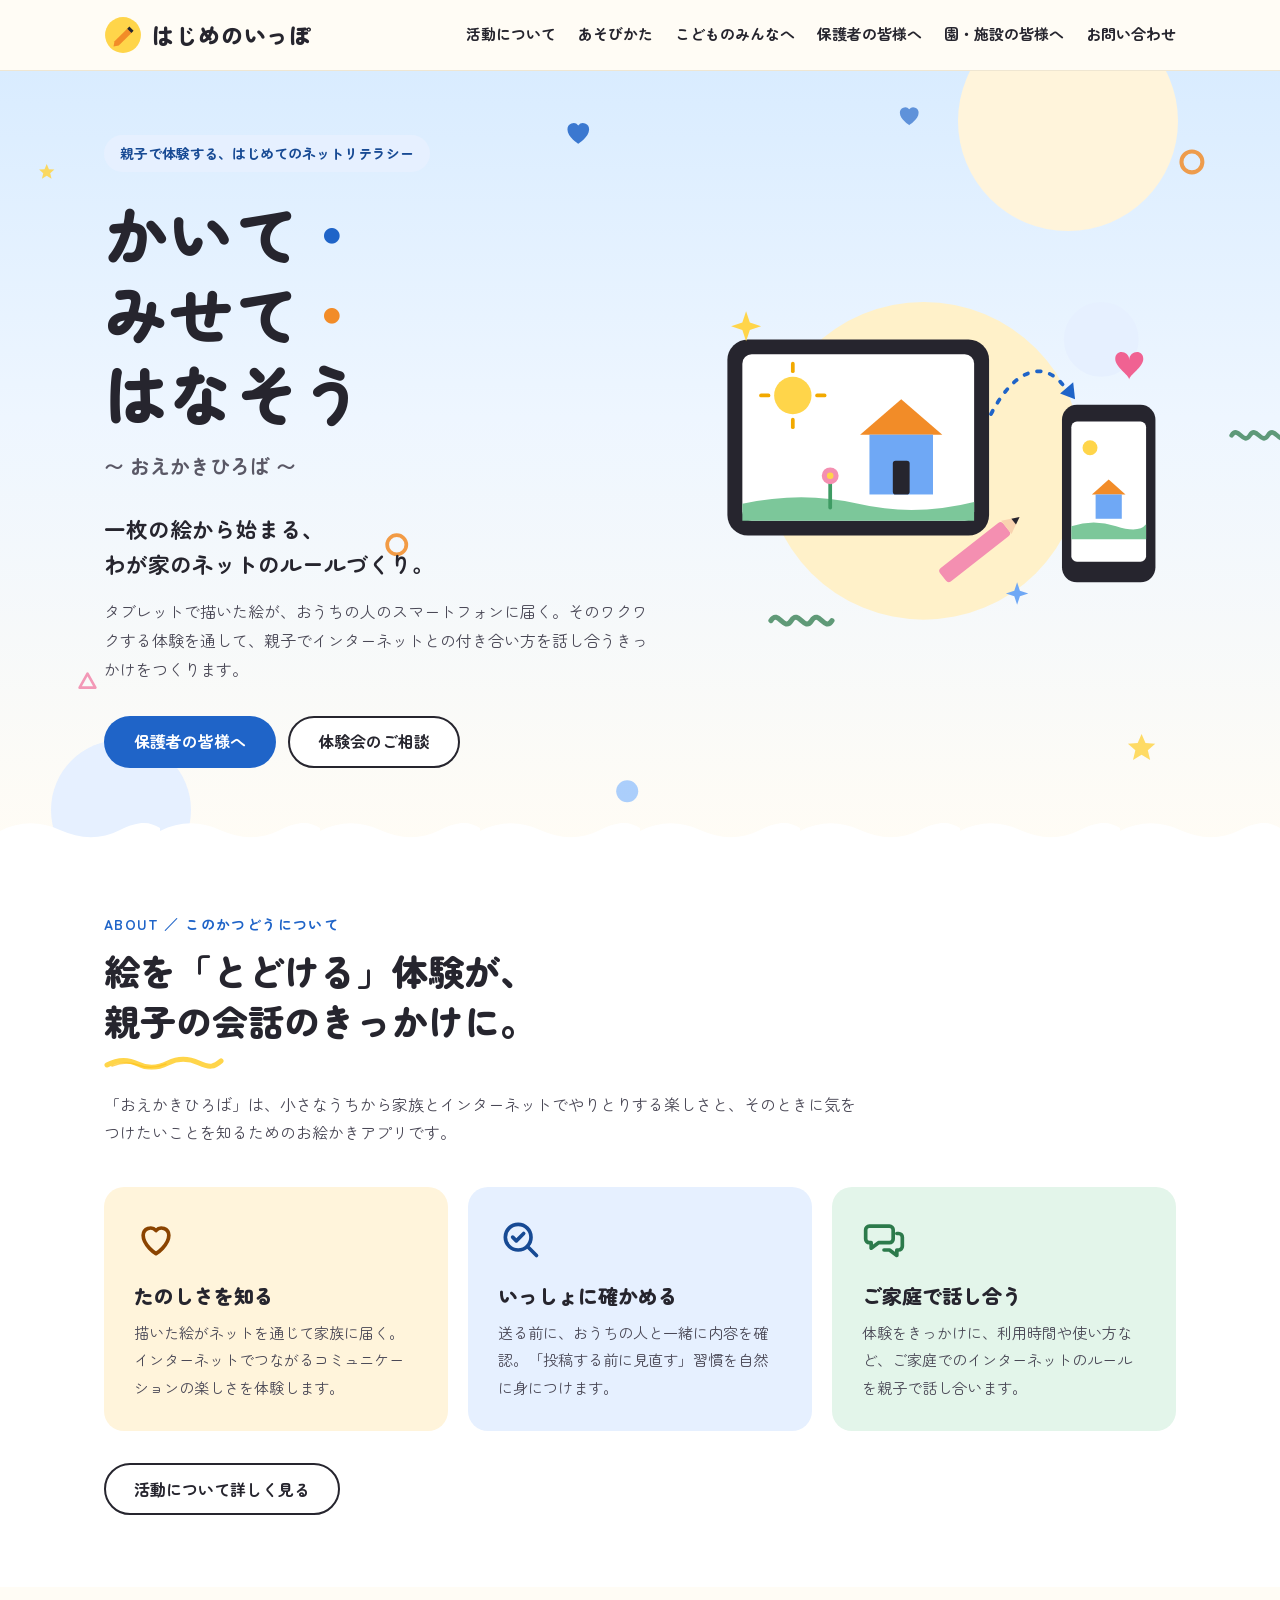
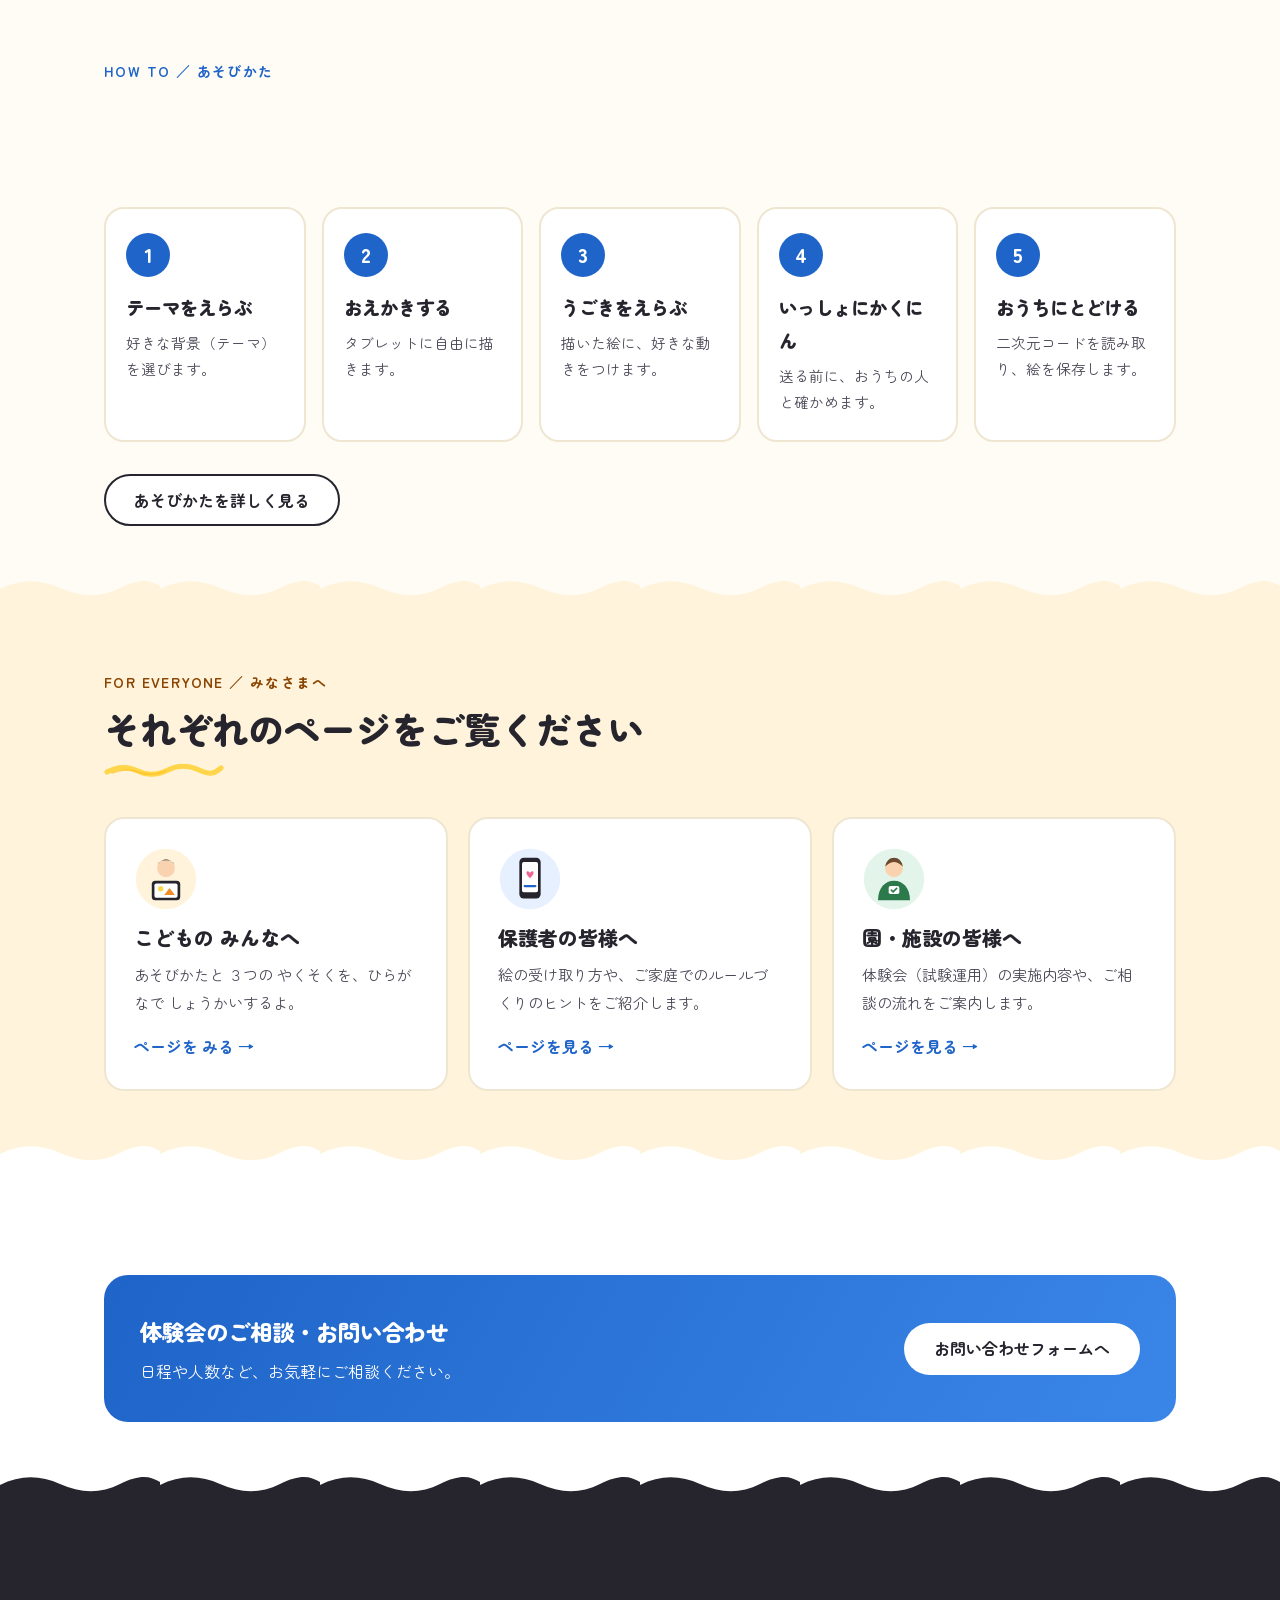
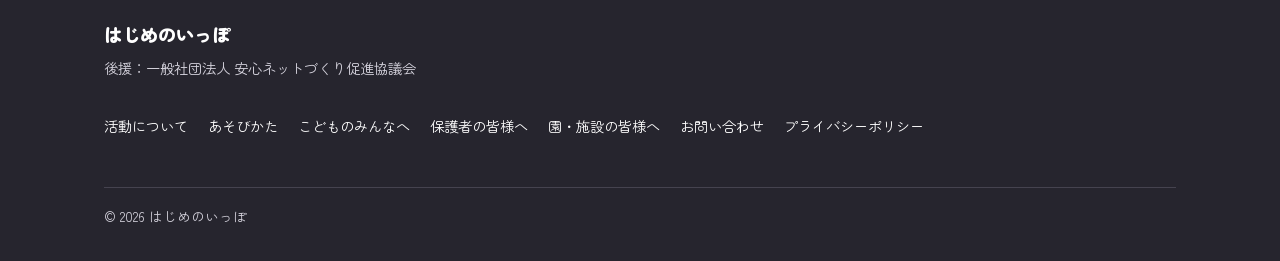
==== commit b023305e: "ロゴの隠し演出をどのページでも動くよう作り直し、CSS・JSに版番号を付けて古いファイルが残らないように Co-Authored-By: Claude Opus 5.5 <noreply@anthro" ====
--- a/index.html
+++ b/index.html
@@ -25,10 +25,10 @@
 <meta name="theme-color" content="#FFD54A">
 <link rel="preload" href="fonts/zen-maru-gothic-400-a.woff2" as="font" type="font/woff2" crossorigin>
 <link rel="preload" href="fonts/zen-maru-gothic-900-a.woff2" as="font" type="font/woff2" crossorigin>
-<link rel="stylesheet" href="css/fonts.css">
+<link rel="stylesheet" href="css/fonts.css?v=dc1370c1">
 <script>document.documentElement.classList.add("js");try{if(!sessionStorage.getItem("hjLoaded")){document.documentElement.classList.add("show-loader")}if(sessionStorage.getItem("hjTransit")){sessionStorage.removeItem("hjTransit");document.documentElement.classList.add("arrive")}}catch(e){}</script>
-<link rel="stylesheet" href="css/style.css">
-<script src="js/main.js" defer></script>
+<link rel="stylesheet" href="css/style.css?v=156c1579">
+<script src="js/main.js?v=68dcd9bd" defer></script>
 <script type="application/ld+json">
 {
  "@context": "https://schema.org",
--- a/css/fonts.css
+++ b/css/fonts.css
@@ -1,9 +1,9 @@
 /* Zen Maru Gothic（SIL Open Font License 1.1）をサイト内に置いたもの。fonts/OFL.txt 参照 */
-@font-face { font-family: "Zen Maru Gothic"; font-style: normal; font-weight: 400; font-display: swap; src: url("../fonts/zen-maru-gothic-400-a.woff2") format("woff2"); unicode-range: U+20-7E,U+A0-FF,U+2010,U+2013-2014,U+2016,U+2018-201A,U+201C-201E,U+2020-2022,U+2025-2026,U+2030,U+2032-2033,U+2039-203B,U+2044,U+2190-2193,U+25A0,U+25B2,U+25CB,U+25CF,U+2605-2606,U+3000-3015,U+301C-301D,U+301F-3020,U+3041-3094,U+309B-309E,U+30A1-30FE,U+4E00,U+4E07,U+4E09-4E0B,U+4E0D,U+4E26,U+4E2D,U+4E38,U+4E3B,U+4E57,U+4E86,U+4E8B-4E8C,U+4EBA,U+4ECA-4ECB,U+4ED5-4ED6,U+4ED8,U+4EE4-4EE5,U+4EEE,U+4EF2,U+4F1A,U+4F1D,U+4F38,U+4F4D-4F4E,U+4F53,U+4F55,U+4F5C,U+4F7F,U+4F8B,U+4F9B,U+4F9D,U+4FBF,U+4FC3,U+4FDD,U+4FE1,U+500B,U+501F,U+505C,U+5099,U+50CF,U+5143,U+5148-5149,U+5150,U+5165,U+5168,U+516C,U+5171,U+5177,U+5185-5186,U+518D,U+51FA,U+5206-5207,U+521D,U+5229,U+5236,U+524A,U+524D,U+5272,U+529B,U+52A0,U+52B9,U+52C9,U+52D5,U+52D9,U+52DF,U+533A,U+5354,U+5358,U+5370,U+53C2,U+53CB,U+53CE,U+53D6-53D7,U+53E3,U+53EF,U+53F3,U+53F7,U+5408,U+540C-540D,U+5411,U+542B,U+5439,U+544A,U+554F,U+5553,U+5584,U+55B6,U+56DE,U+56E3,U+56F2-56F3,U+5712,U+5728,U+5730,U+578B,U+57DF,U+57FA,U+5831,U+5834,U+5883,U+58F0,U+5909,U+5916,U+591A,U+5927,U+592A,U+5931,U+597D,U+59CB,U+5B50,U+5B57-5B58,U+5B63,U+5B66,U+5B88-5B89,U+5B8C,U+5B9A,U+5B9F,U+5BB6,U+5BB9,U+5BFE,U+5C0F,U+5C11,U+5C3E,U+5C4A,U+5C64,U+5DE6,U+5DEE,U+5E02-5E03,U+5E2F-5E30,U+5E55,U+5E74,U+5E7C,U+5E83,U+5E9C,U+5EA6,U+5EAD,U+5F15,U+5F37,U+5F3E,U+5F53,U+5F62,U+5F79,U+5F85,U+5F8C,U+5F97,U+5FA1,U+5FC3,U+5FC5,U+5FDC,U+6027,U+60C5,U+60F3,U+610F,U+611F,U+614B,U+6163,U+6210,U+623B,U+6240,U+624B,U+6253,U+6271,U+6280,U+6295,U+629C,U+62C5,U+6307,U+63A2,U+63B2,U+63CF-63D0,U+63F4,U+63FA,U+643A,U+64CD,U+6539,U+6559,U+6563,U+6570,U+6574,U+6587,U+6599,U+65B0,U+65B9,U+65BD,U+65CF,U+65E2,U+65E5,U+65E9,U+660E,U+661F,U+6642,U+666F,U+66F8,U+66FF-6700,U+6708,U+671F,U+672B-672C,U+6750-6751,U+675F,U+6790,U+679A,U+679C,U+6848,U+685C,U+691C,U+697D,U+6982,U+69D8,U+6A2A,U+6A5F,U+6B20-6B21,U+6B53,U+6B62-6B63,U+6B69,U+6B73,U+6B8B,U+6BB5,U+6C17,U+6C42,U+6C7A,U+6CBF,U+6CC1,U+6CD5,U+6CE2,U+6CE8,U+6D3B,U+6D3E,U+6D41,U+6D6E,U+6D88,U+6E1B,U+6E96,U+6F02,U+6F0F,U+6F14,U+70B9,U+7121,U+7136,U+7167,U+7247,U+7279,U+72B6,U+7389,U+7406,U+74B0,U+751F,U+7528,U+7531,U+753A-753B,U+756A,U+767A-767B,U+7684,U+7686,U+76EE,U+76F4,U+76F8,U+7701,U+770C,U+77E2,U+77E5,U+77ED,U+78BA,U+793A,U+793E,U+79D2,U+79FB,U+7A0B,U+7A1A,U+7A3F,U+7A93,U+7ACB,U+7AEF,U+7B2C,U+7B49,U+7B54,U+7B56,U+7BA1,U+7BC0,U+7BC4,U+7D04,U+7D1B,U+7D20,U+7D30,U+7D39,U+7D42,U+7D44,U+7D4C,U+7D50,U+7D61,U+7D75,U+7DCF,U+7DD2,U+7DDA,U+7E26,U+7F6E,U+7FD2,U+8003,U+8005,U+805E,U+80B2,U+80CC,U+80FD,U+81EA,U+822C,U+8272,U+843D,U+8449,U+884C,U+8853,U+8868,U+8907,U+8981,U+8986,U+898B,U+8996,U+89A7,U+89AA,U+89E3,U+89E6,U+8A00,U+8A02,U+8A08,U+8A0E,U+8A18,U+8A2D,U+8A66,U+8A71,U+8A73,U+8A8D,U+8A9E,U+8AAC-8AAD,U+8AB0,U+8ABF,U+8AC7,U+8ACB,U+8B58,U+8B70,U+8B77,U+8C61,U+8CA0,U+8CBB,U+8CC7,U+8CEA,U+8D70,U+8D77,U+8DB3,U+8DE1,U+8DF3,U+8E0F,U+8EAB,U+8EFD,U+8F09,U+8FBC,U+8FCE,U+8FD1,U+8FD4,U+9001,U+9014,U+901A,U+901F,U+9023,U+9032,U+904A-904B,U+904E,U+9053-9054,U+9069,U+9078,U+90E8,U+90FD,U+914D,U+91CD,U+9332,U+9577,U+9589,U+958B,U+9593,U+95A2,U+95B2,U+9632,U+964D,U+9664,U+967D,U+968E,U+969B,U+96C6,U+96E3,U+96EA,U+96FB,U+9762,U+9805-9806,U+9810,U+9818,U+983C,U+9858,U+98FE,U+9A13,U+9ED2,U+9F62,U+FF01-FF03,U+FF05-FF0C,U+FF0E-FF5D; }
-@font-face { font-family: "Zen Maru Gothic"; font-style: normal; font-weight: 400; font-display: swap; src: url("../fonts/zen-maru-gothic-400-b.woff2") format("woff2"); unicode-range: U+7F-9F,U+100-200F,U+2011-2012,U+2015,U+2017,U+201B,U+201F,U+2023-2024,U+2027-202F,U+2031,U+2034-2038,U+203C-2043,U+2045-218F,U+2194-259F,U+25A1-25B1,U+25B3-25CA,U+25CC-25CE,U+25D0-2604,U+2607-2FFF,U+3016-301B,U+301E,U+3021-3040,U+3095-309A,U+309F-30A0,U+30FF-4DFF,U+4E01-4E06,U+4E08,U+4E0C,U+4E0E-4E25,U+4E27-4E2C,U+4E2E-4E37,U+4E39-4E3A,U+4E3C-4E56,U+4E58-4E85,U+4E87-4E8A,U+4E8D-4EB9,U+4EBB-4EC9,U+4ECC-4ED4,U+4ED7,U+4ED9-4EE3,U+4EE6-4EED,U+4EEF-4EF1,U+4EF3-4F19,U+4F1B-4F1C,U+4F1E-4F37,U+4F39-4F4C,U+4F4F-4F52,U+4F54,U+4F56-4F5B,U+4F5D-4F7E,U+4F80-4F8A,U+4F8C-4F9A,U+4F9C,U+4F9E-4FBE,U+4FC0-4FC2,U+4FC4-4FDC,U+4FDE-4FE0,U+4FE2-500A,U+500C-501E,U+5020-505B,U+505D-5098,U+509A-50CE,U+50D0-5142,U+5144-5147,U+514A-514F,U+5151-5164,U+5166-5167,U+5169-516B,U+516D-5170,U+5172-5176,U+5178-5184,U+5187-518C,U+518E-51F9,U+51FB-5205,U+5208-521C,U+521E-5228,U+522A-5235,U+5237-5249,U+524B-524C,U+524E-5271,U+5273-529A,U+529C-529F,U+52A1-52B8,U+52BA-52C8,U+52CA-52D4,U+52D6-52D8,U+52DA-52DE,U+52E0-5339,U+533B-5353,U+5355-5357,U+5359-536F,U+5371-53C1,U+53C3-53CA,U+53CC-53CD,U+53CF-53D5,U+53D8-53E2,U+53E4-53EE,U+53F0-53F2,U+53F4-53F6,U+53F8-5407,U+5409-540B,U+540E-5410,U+5412-542A,U+542C-5438,U+543A-5449,U+544B-554E,U+5550-5552,U+5554-5583,U+5585-55B5,U+55B7-56DD,U+56DF-56E2,U+56E4-56F1,U+56F4-5711,U+5713-5727,U+5729-572F,U+5731-578A,U+578C-57DE,U+57E0-57F9,U+57FB-5830,U+5832-5833,U+5835-5882,U+5884-58EF,U+58F1-5908,U+590A-5915,U+5917-5919,U+591B-5926,U+5928-5929,U+592B-5930,U+5932-597C,U+597E-59CA,U+59CC-5B4F,U+5B51-5B56,U+5B59-5B62,U+5B64-5B65,U+5B67-5B87,U+5B8A-5B8B,U+5B8D-5B99,U+5B9B-5B9E,U+5BA0-5BB5,U+5BB7-5BB8,U+5BBA-5BFD,U+5BFF-5C0E,U+5C10,U+5C12-5C3D,U+5C3F-5C49,U+5C4B-5C63,U+5C65-5DE5,U+5DE7-5DED,U+5DEF-5E01,U+5E04-5E2E,U+5E31-5E54,U+5E56-5E73,U+5E75-5E7B,U+5E7D-5E82,U+5E84-5E9B,U+5E9D-5EA5,U+5EA7-5EAC,U+5EAE-5F14,U+5F16-5F36,U+5F38-5F3D,U+5F3F-5F52,U+5F54-5F61,U+5F63-5F78,U+5F7A-5F84,U+5F86-5F8B,U+5F8D-5F96,U+5F98-5FA0,U+5FA2-5FC2,U+5FC4,U+5FC6-5FDB,U+5FDD-6026,U+6028-60C4,U+60C6-60F2,U+60F4-610E,U+6110-611E,U+6120-614A,U+614C-6162,U+6164-620F,U+6211-623A,U+623C-623F,U+6241-624A,U+624C-6252,U+6254-6270,U+6272-627F,U+6281-6294,U+6296-629B,U+629D-62C4,U+62C6-6306,U+6308-63A1,U+63A3-63B1,U+63B3-63CE,U+63D1-63F3,U+63F5-63F9,U+63FB-6439,U+643B-64CC,U+64CE-6538,U+653A-6558,U+655A-6562,U+6564-656F,U+6571-6573,U+6575-6586,U+6588-6598,U+659A-65AF,U+65B1-65B8,U+65BA-65BC,U+65BE-65CE,U+65D0-65E1,U+65E3-65E4,U+65E6-65E8,U+65EA-660D,U+660F-661E,U+6620-6641,U+6643-666E,U+6670-66F7,U+66F9-66FE,U+6701-6707,U+6709-671E,U+6720-672A,U+672D-674F,U+6752-675E,U+6760-678F,U+6791-6799,U+679B,U+679D-6847,U+6849-685B,U+685D-691B,U+691D-697C,U+697E-6981,U+6983-69D7,U+69D9-6A29,U+6A2B-6A5E,U+6A60-6B1F,U+6B22-6B52,U+6B54-6B61,U+6B64-6B68,U+6B6A-6B72,U+6B74-6B8A,U+6B8C-6BB4,U+6BB6-6C16,U+6C18-6C41,U+6C43-6C79,U+6C7B-6CBE,U+6CC0,U+6CC2-6CD4,U+6CD6-6CE1,U+6CE3-6CE7,U+6CE9-6D3A,U+6D3C-6D3D,U+6D3F-6D40,U+6D42-6D6D,U+6D6F-6D87,U+6D89-6E1A,U+6E1C-6E95,U+6E97-6F01,U+6F03-6F0E,U+6F10-6F13,U+6F15-70B8,U+70BA-7120,U+7122-7135,U+7137-7166,U+7168-7246,U+7248-7278,U+727A-72B5,U+72B7-7388,U+738A-7405,U+7407-74AF,U+74B1-751E,U+7520-7527,U+7529-7530,U+7532-7539,U+753C-7569,U+756B-7679,U+767C-7683,U+7685,U+7687-76ED,U+76EF-76F3,U+76F5-76F7,U+76F9-7700,U+7702-770B,U+770D-77E1,U+77E3-77E4,U+77E6-77EC,U+77EE-78B9,U+78BB-7939,U+793B-793D,U+793F-79D1,U+79D3-79FA,U+79FC-7A0A,U+7A0C-7A19,U+7A1B-7A3E,U+7A40-7A92,U+7A94-7ACA,U+7ACC-7AEE,U+7AF0-7B2B,U+7B2D-7B48,U+7B4A-7B53,U+7B55,U+7B57-7BA0,U+7BA2-7BBF,U+7BC1-7BC3,U+7BC5-7D03,U+7D05-7D1A,U+7D1C-7D1F,U+7D21-7D2F,U+7D31-7D38,U+7D3A-7D41,U+7D43,U+7D45-7D4B,U+7D4D-7D4F,U+7D51-7D60,U+7D62-7D74,U+7D76-7DCE,U+7DD0-7DD1,U+7DD3-7DD9,U+7DDB-7E25,U+7E27-7F6D,U+7F6F-7FD1,U+7FD3-8002,U+8004,U+8006-805D,U+805F-80B1,U+80B3-80CB,U+80CD-80FC,U+80FE-81E9,U+81EB-822B,U+822D-8271,U+8273-843C,U+843E-8448,U+844A-884B,U+884D-8852,U+8854-8867,U+8869-8906,U+8908-8980,U+8982-8985,U+8987-898A,U+898C-8995,U+8997-89A6,U+89A8-89A9,U+89AB-89E2,U+89E4-89E5,U+89E7-89FF,U+8A01,U+8A03-8A07,U+8A09-8A0D,U+8A0F-8A17,U+8A19-8A2C,U+8A2E-8A65,U+8A67-8A70,U+8A72,U+8A74-8A8C,U+8A8E-8A9D,U+8A9F-8AAB,U+8AAE-8AAF,U+8AB1-8ABE,U+8AC0-8AC6,U+8AC8-8ACA,U+8ACC-8B57,U+8B59-8B6F,U+8B71-8B76,U+8B78-8C60,U+8C62-8C9F,U+8CA1-8CBA,U+8CBC-8CC6,U+8CC8-8CE9,U+8CEB-8D6F,U+8D71-8D76,U+8D78-8DB2,U+8DB4-8DE0,U+8DE2-8DF2,U+8DF4-8E0E,U+8E10-8EAA,U+8EAC-8EFC,U+8EFE-8F08,U+8F0A-8FBB,U+8FBD-8FCD,U+8FCF-8FD0,U+8FD2-8FD3,U+8FD5-9000,U+9002-9013,U+9015-9019,U+901B-901E,U+9020-9022,U+9024-9031,U+9033-9049,U+904C-904D,U+904F-9052,U+9055-9068,U+906A-9077,U+9079-90E7,U+90E9-90FC,U+90FE-914C,U+914E-91CC,U+91CE-9331,U+9333-9576,U+9578-9588,U+958A,U+958C-9592,U+9594-95A1,U+95A3-95B1,U+95B3-9631,U+9633-964C,U+964E-9663,U+9665-967C,U+967E-968D,U+968F-969A,U+969C-96C5,U+96C7-96E2,U+96E4-96E9,U+96EB-96FA,U+96FC-9761,U+9763-9804,U+9807-980F,U+9811-9817,U+9819-983B,U+983D-9857,U+9859-98FD,U+98FF-9A12,U+9A14-9ED1,U+9ED3-9F61,U+9F63-FF00,U+FF04,U+FF0D,U+FF5E-FFFF; }
-@font-face { font-family: "Zen Maru Gothic"; font-style: normal; font-weight: 500; font-display: swap; src: url("../fonts/zen-maru-gothic-500-a.woff2") format("woff2"); unicode-range: U+20-7E,U+A0-FF,U+2010,U+2013-2014,U+2016,U+2018-201A,U+201C-201E,U+2020-2022,U+2025-2026,U+2030,U+2032-2033,U+2039-203B,U+2044,U+2190-2193,U+25A0,U+25B2,U+25CB,U+25CF,U+2605-2606,U+3000-3015,U+301C-301D,U+301F-3020,U+3041-3094,U+309B-309E,U+30A1-30FE,U+4E00,U+4E07,U+4E09-4E0B,U+4E0D,U+4E26,U+4E2D,U+4E38,U+4E3B,U+4E57,U+4E86,U+4E8B-4E8C,U+4EBA,U+4ECA-4ECB,U+4ED5-4ED6,U+4ED8,U+4EE4-4EE5,U+4EEE,U+4EF2,U+4F1A,U+4F1D,U+4F38,U+4F4D-4F4E,U+4F53,U+4F55,U+4F5C,U+4F7F,U+4F8B,U+4F9B,U+4F9D,U+4FBF,U+4FC3,U+4FDD,U+4FE1,U+500B,U+501F,U+505C,U+5099,U+50CF,U+5143,U+5148-5149,U+5150,U+5165,U+5168,U+516C,U+5171,U+5177,U+5185-5186,U+518D,U+51FA,U+5206-5207,U+521D,U+5229,U+5236,U+524A,U+524D,U+5272,U+529B,U+52A0,U+52B9,U+52C9,U+52D5,U+52D9,U+52DF,U+533A,U+5354,U+5358,U+5370,U+53C2,U+53CB,U+53CE,U+53D6-53D7,U+53E3,U+53EF,U+53F3,U+53F7,U+5408,U+540C-540D,U+5411,U+542B,U+5439,U+544A,U+554F,U+5553,U+5584,U+55B6,U+56DE,U+56E3,U+56F2-56F3,U+5712,U+5728,U+5730,U+578B,U+57DF,U+57FA,U+5831,U+5834,U+5883,U+58F0,U+5909,U+5916,U+591A,U+5927,U+592A,U+5931,U+597D,U+59CB,U+5B50,U+5B57-5B58,U+5B63,U+5B66,U+5B88-5B89,U+5B8C,U+5B9A,U+5B9F,U+5BB6,U+5BB9,U+5BFE,U+5C0F,U+5C11,U+5C3E,U+5C4A,U+5C64,U+5DE6,U+5DEE,U+5E02-5E03,U+5E2F-5E30,U+5E55,U+5E74,U+5E7C,U+5E83,U+5E9C,U+5EA6,U+5EAD,U+5F15,U+5F37,U+5F3E,U+5F53,U+5F62,U+5F79,U+5F85,U+5F8C,U+5F97,U+5FA1,U+5FC3,U+5FC5,U+5FDC,U+6027,U+60C5,U+60F3,U+610F,U+611F,U+614B,U+6163,U+6210,U+623B,U+6240,U+624B,U+6253,U+6271,U+6280,U+6295,U+629C,U+62C5,U+6307,U+63A2,U+63B2,U+63CF-63D0,U+63F4,U+63FA,U+643A,U+64CD,U+6539,U+6559,U+6563,U+6570,U+6574,U+6587,U+6599,U+65B0,U+65B9,U+65BD,U+65CF,U+65E2,U+65E5,U+65E9,U+660E,U+661F,U+6642,U+666F,U+66F8,U+66FF-6700,U+6708,U+671F,U+672B-672C,U+6750-6751,U+675F,U+6790,U+679A,U+679C,U+6848,U+685C,U+691C,U+697D,U+6982,U+69D8,U+6A2A,U+6A5F,U+6B20-6B21,U+6B53,U+6B62-6B63,U+6B69,U+6B73,U+6B8B,U+6BB5,U+6C17,U+6C42,U+6C7A,U+6CBF,U+6CC1,U+6CD5,U+6CE2,U+6CE8,U+6D3B,U+6D3E,U+6D41,U+6D6E,U+6D88,U+6E1B,U+6E96,U+6F02,U+6F0F,U+6F14,U+70B9,U+7121,U+7136,U+7167,U+7247,U+7279,U+72B6,U+7389,U+7406,U+74B0,U+751F,U+7528,U+7531,U+753A-753B,U+756A,U+767A-767B,U+7684,U+7686,U+76EE,U+76F4,U+76F8,U+7701,U+770C,U+77E2,U+77E5,U+77ED,U+78BA,U+793A,U+793E,U+79D2,U+79FB,U+7A0B,U+7A1A,U+7A3F,U+7A93,U+7ACB,U+7AEF,U+7B2C,U+7B49,U+7B54,U+7B56,U+7BA1,U+7BC0,U+7BC4,U+7D04,U+7D1B,U+7D20,U+7D30,U+7D39,U+7D42,U+7D44,U+7D4C,U+7D50,U+7D61,U+7D75,U+7DCF,U+7DD2,U+7DDA,U+7E26,U+7F6E,U+7FD2,U+8003,U+8005,U+805E,U+80B2,U+80CC,U+80FD,U+81EA,U+822C,U+8272,U+843D,U+8449,U+884C,U+8853,U+8868,U+8907,U+8981,U+8986,U+898B,U+8996,U+89A7,U+89AA,U+89E3,U+89E6,U+8A00,U+8A02,U+8A08,U+8A0E,U+8A18,U+8A2D,U+8A66,U+8A71,U+8A73,U+8A8D,U+8A9E,U+8AAC-8AAD,U+8AB0,U+8ABF,U+8AC7,U+8ACB,U+8B58,U+8B70,U+8B77,U+8C61,U+8CA0,U+8CBB,U+8CC7,U+8CEA,U+8D70,U+8D77,U+8DB3,U+8DE1,U+8DF3,U+8E0F,U+8EAB,U+8EFD,U+8F09,U+8FBC,U+8FCE,U+8FD1,U+8FD4,U+9001,U+9014,U+901A,U+901F,U+9023,U+9032,U+904A-904B,U+904E,U+9053-9054,U+9069,U+9078,U+90E8,U+90FD,U+914D,U+91CD,U+9332,U+9577,U+9589,U+958B,U+9593,U+95A2,U+95B2,U+9632,U+964D,U+9664,U+967D,U+968E,U+969B,U+96C6,U+96E3,U+96EA,U+96FB,U+9762,U+9805-9806,U+9810,U+9818,U+983C,U+9858,U+98FE,U+9A13,U+9ED2,U+9F62,U+FF01-FF03,U+FF05-FF0C,U+FF0E-FF5D; }
-@font-face { font-family: "Zen Maru Gothic"; font-style: normal; font-weight: 500; font-display: swap; src: url("../fonts/zen-maru-gothic-500-b.woff2") format("woff2"); unicode-range: U+7F-9F,U+100-200F,U+2011-2012,U+2015,U+2017,U+201B,U+201F,U+2023-2024,U+2027-202F,U+2031,U+2034-2038,U+203C-2043,U+2045-218F,U+2194-259F,U+25A1-25B1,U+25B3-25CA,U+25CC-25CE,U+25D0-2604,U+2607-2FFF,U+3016-301B,U+301E,U+3021-3040,U+3095-309A,U+309F-30A0,U+30FF-4DFF,U+4E01-4E06,U+4E08,U+4E0C,U+4E0E-4E25,U+4E27-4E2C,U+4E2E-4E37,U+4E39-4E3A,U+4E3C-4E56,U+4E58-4E85,U+4E87-4E8A,U+4E8D-4EB9,U+4EBB-4EC9,U+4ECC-4ED4,U+4ED7,U+4ED9-4EE3,U+4EE6-4EED,U+4EEF-4EF1,U+4EF3-4F19,U+4F1B-4F1C,U+4F1E-4F37,U+4F39-4F4C,U+4F4F-4F52,U+4F54,U+4F56-4F5B,U+4F5D-4F7E,U+4F80-4F8A,U+4F8C-4F9A,U+4F9C,U+4F9E-4FBE,U+4FC0-4FC2,U+4FC4-4FDC,U+4FDE-4FE0,U+4FE2-500A,U+500C-501E,U+5020-505B,U+505D-5098,U+509A-50CE,U+50D0-5142,U+5144-5147,U+514A-514F,U+5151-5164,U+5166-5167,U+5169-516B,U+516D-5170,U+5172-5176,U+5178-5184,U+5187-518C,U+518E-51F9,U+51FB-5205,U+5208-521C,U+521E-5228,U+522A-5235,U+5237-5249,U+524B-524C,U+524E-5271,U+5273-529A,U+529C-529F,U+52A1-52B8,U+52BA-52C8,U+52CA-52D4,U+52D6-52D8,U+52DA-52DE,U+52E0-5339,U+533B-5353,U+5355-5357,U+5359-536F,U+5371-53C1,U+53C3-53CA,U+53CC-53CD,U+53CF-53D5,U+53D8-53E2,U+53E4-53EE,U+53F0-53F2,U+53F4-53F6,U+53F8-5407,U+5409-540B,U+540E-5410,U+5412-542A,U+542C-5438,U+543A-5449,U+544B-554E,U+5550-5552,U+5554-5583,U+5585-55B5,U+55B7-56DD,U+56DF-56E2,U+56E4-56F1,U+56F4-5711,U+5713-5727,U+5729-572F,U+5731-578A,U+578C-57DE,U+57E0-57F9,U+57FB-5830,U+5832-5833,U+5835-5882,U+5884-58EF,U+58F1-5908,U+590A-5915,U+5917-5919,U+591B-5926,U+5928-5929,U+592B-5930,U+5932-597C,U+597E-59CA,U+59CC-5B4F,U+5B51-5B56,U+5B59-5B62,U+5B64-5B65,U+5B67-5B87,U+5B8A-5B8B,U+5B8D-5B99,U+5B9B-5B9E,U+5BA0-5BB5,U+5BB7-5BB8,U+5BBA-5BFD,U+5BFF-5C0E,U+5C10,U+5C12-5C3D,U+5C3F-5C49,U+5C4B-5C63,U+5C65-5DE5,U+5DE7-5DED,U+5DEF-5E01,U+5E04-5E2E,U+5E31-5E54,U+5E56-5E73,U+5E75-5E7B,U+5E7D-5E82,U+5E84-5E9B,U+5E9D-5EA5,U+5EA7-5EAC,U+5EAE-5F14,U+5F16-5F36,U+5F38-5F3D,U+5F3F-5F52,U+5F54-5F61,U+5F63-5F78,U+5F7A-5F84,U+5F86-5F8B,U+5F8D-5F96,U+5F98-5FA0,U+5FA2-5FC2,U+5FC4,U+5FC6-5FDB,U+5FDD-6026,U+6028-60C4,U+60C6-60F2,U+60F4-610E,U+6110-611E,U+6120-614A,U+614C-6162,U+6164-620F,U+6211-623A,U+623C-623F,U+6241-624A,U+624C-6252,U+6254-6270,U+6272-627F,U+6281-6294,U+6296-629B,U+629D-62C4,U+62C6-6306,U+6308-63A1,U+63A3-63B1,U+63B3-63CE,U+63D1-63F3,U+63F5-63F9,U+63FB-6439,U+643B-64CC,U+64CE-6538,U+653A-6558,U+655A-6562,U+6564-656F,U+6571-6573,U+6575-6586,U+6588-6598,U+659A-65AF,U+65B1-65B8,U+65BA-65BC,U+65BE-65CE,U+65D0-65E1,U+65E3-65E4,U+65E6-65E8,U+65EA-660D,U+660F-661E,U+6620-6641,U+6643-666E,U+6670-66F7,U+66F9-66FE,U+6701-6707,U+6709-671E,U+6720-672A,U+672D-674F,U+6752-675E,U+6760-678F,U+6791-6799,U+679B,U+679D-6847,U+6849-685B,U+685D-691B,U+691D-697C,U+697E-6981,U+6983-69D7,U+69D9-6A29,U+6A2B-6A5E,U+6A60-6B1F,U+6B22-6B52,U+6B54-6B61,U+6B64-6B68,U+6B6A-6B72,U+6B74-6B8A,U+6B8C-6BB4,U+6BB6-6C16,U+6C18-6C41,U+6C43-6C79,U+6C7B-6CBE,U+6CC0,U+6CC2-6CD4,U+6CD6-6CE1,U+6CE3-6CE7,U+6CE9-6D3A,U+6D3C-6D3D,U+6D3F-6D40,U+6D42-6D6D,U+6D6F-6D87,U+6D89-6E1A,U+6E1C-6E95,U+6E97-6F01,U+6F03-6F0E,U+6F10-6F13,U+6F15-70B8,U+70BA-7120,U+7122-7135,U+7137-7166,U+7168-7246,U+7248-7278,U+727A-72B5,U+72B7-7388,U+738A-7405,U+7407-74AF,U+74B1-751E,U+7520-7527,U+7529-7530,U+7532-7539,U+753C-7569,U+756B-7679,U+767C-7683,U+7685,U+7687-76ED,U+76EF-76F3,U+76F5-76F7,U+76F9-7700,U+7702-770B,U+770D-77E1,U+77E3-77E4,U+77E6-77EC,U+77EE-78B9,U+78BB-7939,U+793B-793D,U+793F-79D1,U+79D3-79FA,U+79FC-7A0A,U+7A0C-7A19,U+7A1B-7A3E,U+7A40-7A92,U+7A94-7ACA,U+7ACC-7AEE,U+7AF0-7B2B,U+7B2D-7B48,U+7B4A-7B53,U+7B55,U+7B57-7BA0,U+7BA2-7BBF,U+7BC1-7BC3,U+7BC5-7D03,U+7D05-7D1A,U+7D1C-7D1F,U+7D21-7D2F,U+7D31-7D38,U+7D3A-7D41,U+7D43,U+7D45-7D4B,U+7D4D-7D4F,U+7D51-7D60,U+7D62-7D74,U+7D76-7DCE,U+7DD0-7DD1,U+7DD3-7DD9,U+7DDB-7E25,U+7E27-7F6D,U+7F6F-7FD1,U+7FD3-8002,U+8004,U+8006-805D,U+805F-80B1,U+80B3-80CB,U+80CD-80FC,U+80FE-81E9,U+81EB-822B,U+822D-8271,U+8273-843C,U+843E-8448,U+844A-884B,U+884D-8852,U+8854-8867,U+8869-8906,U+8908-8980,U+8982-8985,U+8987-898A,U+898C-8995,U+8997-89A6,U+89A8-89A9,U+89AB-89E2,U+89E4-89E5,U+89E7-89FF,U+8A01,U+8A03-8A07,U+8A09-8A0D,U+8A0F-8A17,U+8A19-8A2C,U+8A2E-8A65,U+8A67-8A70,U+8A72,U+8A74-8A8C,U+8A8E-8A9D,U+8A9F-8AAB,U+8AAE-8AAF,U+8AB1-8ABE,U+8AC0-8AC6,U+8AC8-8ACA,U+8ACC-8B57,U+8B59-8B6F,U+8B71-8B76,U+8B78-8C60,U+8C62-8C9F,U+8CA1-8CBA,U+8CBC-8CC6,U+8CC8-8CE9,U+8CEB-8D6F,U+8D71-8D76,U+8D78-8DB2,U+8DB4-8DE0,U+8DE2-8DF2,U+8DF4-8E0E,U+8E10-8EAA,U+8EAC-8EFC,U+8EFE-8F08,U+8F0A-8FBB,U+8FBD-8FCD,U+8FCF-8FD0,U+8FD2-8FD3,U+8FD5-9000,U+9002-9013,U+9015-9019,U+901B-901E,U+9020-9022,U+9024-9031,U+9033-9049,U+904C-904D,U+904F-9052,U+9055-9068,U+906A-9077,U+9079-90E7,U+90E9-90FC,U+90FE-914C,U+914E-91CC,U+91CE-9331,U+9333-9576,U+9578-9588,U+958A,U+958C-9592,U+9594-95A1,U+95A3-95B1,U+95B3-9631,U+9633-964C,U+964E-9663,U+9665-967C,U+967E-968D,U+968F-969A,U+969C-96C5,U+96C7-96E2,U+96E4-96E9,U+96EB-96FA,U+96FC-9761,U+9763-9804,U+9807-980F,U+9811-9817,U+9819-983B,U+983D-9857,U+9859-98FD,U+98FF-9A12,U+9A14-9ED1,U+9ED3-9F61,U+9F63-FF00,U+FF04,U+FF0D,U+FF5E-FFFF; }
-@font-face { font-family: "Zen Maru Gothic"; font-style: normal; font-weight: 700; font-display: swap; src: url("../fonts/zen-maru-gothic-700-a.woff2") format("woff2"); unicode-range: U+20-7E,U+A0-FF,U+2010,U+2013-2014,U+2016,U+2018-201A,U+201C-201E,U+2020-2022,U+2025-2026,U+2030,U+2032-2033,U+2039-203B,U+2044,U+2190-2193,U+25A0,U+25B2,U+25CB,U+25CF,U+2605-2606,U+3000-3015,U+301C-301D,U+301F-3020,U+3041-3094,U+309B-309E,U+30A1-30FE,U+4E00,U+4E07,U+4E09-4E0B,U+4E0D,U+4E26,U+4E2D,U+4E38,U+4E3B,U+4E57,U+4E86,U+4E8B-4E8C,U+4EBA,U+4ECA-4ECB,U+4ED5-4ED6,U+4ED8,U+4EE4-4EE5,U+4EEE,U+4EF2,U+4F1A,U+4F1D,U+4F38,U+4F4D-4F4E,U+4F53,U+4F55,U+4F5C,U+4F7F,U+4F8B,U+4F9B,U+4F9D,U+4FBF,U+4FC3,U+4FDD,U+4FE1,U+500B,U+501F,U+505C,U+5099,U+50CF,U+5143,U+5148-5149,U+5150,U+5165,U+5168,U+516C,U+5171,U+5177,U+5185-5186,U+518D,U+51FA,U+5206-5207,U+521D,U+5229,U+5236,U+524A,U+524D,U+5272,U+529B,U+52A0,U+52B9,U+52C9,U+52D5,U+52D9,U+52DF,U+533A,U+5354,U+5358,U+5370,U+53C2,U+53CB,U+53CE,U+53D6-53D7,U+53E3,U+53EF,U+53F3,U+53F7,U+5408,U+540C-540D,U+5411,U+542B,U+5439,U+544A,U+554F,U+5553,U+5584,U+55B6,U+56DE,U+56E3,U+56F2-56F3,U+5712,U+5728,U+5730,U+578B,U+57DF,U+57FA,U+5831,U+5834,U+5883,U+58F0,U+5909,U+5916,U+591A,U+5927,U+592A,U+5931,U+597D,U+59CB,U+5B50,U+5B57-5B58,U+5B63,U+5B66,U+5B88-5B89,U+5B8C,U+5B9A,U+5B9F,U+5BB6,U+5BB9,U+5BFE,U+5C0F,U+5C11,U+5C3E,U+5C4A,U+5C64,U+5DE6,U+5DEE,U+5E02-5E03,U+5E2F-5E30,U+5E55,U+5E74,U+5E7C,U+5E83,U+5E9C,U+5EA6,U+5EAD,U+5F15,U+5F37,U+5F3E,U+5F53,U+5F62,U+5F79,U+5F85,U+5F8C,U+5F97,U+5FA1,U+5FC3,U+5FC5,U+5FDC,U+6027,U+60C5,U+60F3,U+610F,U+611F,U+614B,U+6163,U+6210,U+623B,U+6240,U+624B,U+6253,U+6271,U+6280,U+6295,U+629C,U+62C5,U+6307,U+63A2,U+63B2,U+63CF-63D0,U+63F4,U+63FA,U+643A,U+64CD,U+6539,U+6559,U+6563,U+6570,U+6574,U+6587,U+6599,U+65B0,U+65B9,U+65BD,U+65CF,U+65E2,U+65E5,U+65E9,U+660E,U+661F,U+6642,U+666F,U+66F8,U+66FF-6700,U+6708,U+671F,U+672B-672C,U+6750-6751,U+675F,U+6790,U+679A,U+679C,U+6848,U+685C,U+691C,U+697D,U+6982,U+69D8,U+6A2A,U+6A5F,U+6B20-6B21,U+6B53,U+6B62-6B63,U+6B69,U+6B73,U+6B8B,U+6BB5,U+6C17,U+6C42,U+6C7A,U+6CBF,U+6CC1,U+6CD5,U+6CE2,U+6CE8,U+6D3B,U+6D3E,U+6D41,U+6D6E,U+6D88,U+6E1B,U+6E96,U+6F02,U+6F0F,U+6F14,U+70B9,U+7121,U+7136,U+7167,U+7247,U+7279,U+72B6,U+7389,U+7406,U+74B0,U+751F,U+7528,U+7531,U+753A-753B,U+756A,U+767A-767B,U+7684,U+7686,U+76EE,U+76F4,U+76F8,U+7701,U+770C,U+77E2,U+77E5,U+77ED,U+78BA,U+793A,U+793E,U+79D2,U+79FB,U+7A0B,U+7A1A,U+7A3F,U+7A93,U+7ACB,U+7AEF,U+7B2C,U+7B49,U+7B54,U+7B56,U+7BA1,U+7BC0,U+7BC4,U+7D04,U+7D1B,U+7D20,U+7D30,U+7D39,U+7D42,U+7D44,U+7D4C,U+7D50,U+7D61,U+7D75,U+7DCF,U+7DD2,U+7DDA,U+7E26,U+7F6E,U+7FD2,U+8003,U+8005,U+805E,U+80B2,U+80CC,U+80FD,U+81EA,U+822C,U+8272,U+843D,U+8449,U+884C,U+8853,U+8868,U+8907,U+8981,U+8986,U+898B,U+8996,U+89A7,U+89AA,U+89E3,U+89E6,U+8A00,U+8A02,U+8A08,U+8A0E,U+8A18,U+8A2D,U+8A66,U+8A71,U+8A73,U+8A8D,U+8A9E,U+8AAC-8AAD,U+8AB0,U+8ABF,U+8AC7,U+8ACB,U+8B58,U+8B70,U+8B77,U+8C61,U+8CA0,U+8CBB,U+8CC7,U+8CEA,U+8D70,U+8D77,U+8DB3,U+8DE1,U+8DF3,U+8E0F,U+8EAB,U+8EFD,U+8F09,U+8FBC,U+8FCE,U+8FD1,U+8FD4,U+9001,U+9014,U+901A,U+901F,U+9023,U+9032,U+904A-904B,U+904E,U+9053-9054,U+9069,U+9078,U+90E8,U+90FD,U+914D,U+91CD,U+9332,U+9577,U+9589,U+958B,U+9593,U+95A2,U+95B2,U+9632,U+964D,U+9664,U+967D,U+968E,U+969B,U+96C6,U+96E3,U+96EA,U+96FB,U+9762,U+9805-9806,U+9810,U+9818,U+983C,U+9858,U+98FE,U+9A13,U+9ED2,U+9F62,U+FF01-FF03,U+FF05-FF0C,U+FF0E-FF5D; }
-@font-face { font-family: "Zen Maru Gothic"; font-style: normal; font-weight: 700; font-display: swap; src: url("../fonts/zen-maru-gothic-700-b.woff2") format("woff2"); unicode-range: U+7F-9F,U+100-200F,U+2011-2012,U+2015,U+2017,U+201B,U+201F,U+2023-2024,U+2027-202F,U+2031,U+2034-2038,U+203C-2043,U+2045-218F,U+2194-259F,U+25A1-25B1,U+25B3-25CA,U+25CC-25CE,U+25D0-2604,U+2607-2FFF,U+3016-301B,U+301E,U+3021-3040,U+3095-309A,U+309F-30A0,U+30FF-4DFF,U+4E01-4E06,U+4E08,U+4E0C,U+4E0E-4E25,U+4E27-4E2C,U+4E2E-4E37,U+4E39-4E3A,U+4E3C-4E56,U+4E58-4E85,U+4E87-4E8A,U+4E8D-4EB9,U+4EBB-4EC9,U+4ECC-4ED4,U+4ED7,U+4ED9-4EE3,U+4EE6-4EED,U+4EEF-4EF1,U+4EF3-4F19,U+4F1B-4F1C,U+4F1E-4F37,U+4F39-4F4C,U+4F4F-4F52,U+4F54,U+4F56-4F5B,U+4F5D-4F7E,U+4F80-4F8A,U+4F8C-4F9A,U+4F9C,U+4F9E-4FBE,U+4FC0-4FC2,U+4FC4-4FDC,U+4FDE-4FE0,U+4FE2-500A,U+500C-501E,U+5020-505B,U+505D-5098,U+509A-50CE,U+50D0-5142,U+5144-5147,U+514A-514F,U+5151-5164,U+5166-5167,U+5169-516B,U+516D-5170,U+5172-5176,U+5178-5184,U+5187-518C,U+518E-51F9,U+51FB-5205,U+5208-521C,U+521E-5228,U+522A-5235,U+5237-5249,U+524B-524C,U+524E-5271,U+5273-529A,U+529C-529F,U+52A1-52B8,U+52BA-52C8,U+52CA-52D4,U+52D6-52D8,U+52DA-52DE,U+52E0-5339,U+533B-5353,U+5355-5357,U+5359-536F,U+5371-53C1,U+53C3-53CA,U+53CC-53CD,U+53CF-53D5,U+53D8-53E2,U+53E4-53EE,U+53F0-53F2,U+53F4-53F6,U+53F8-5407,U+5409-540B,U+540E-5410,U+5412-542A,U+542C-5438,U+543A-5449,U+544B-554E,U+5550-5552,U+5554-5583,U+5585-55B5,U+55B7-56DD,U+56DF-56E2,U+56E4-56F1,U+56F4-5711,U+5713-5727,U+5729-572F,U+5731-578A,U+578C-57DE,U+57E0-57F9,U+57FB-5830,U+5832-5833,U+5835-5882,U+5884-58EF,U+58F1-5908,U+590A-5915,U+5917-5919,U+591B-5926,U+5928-5929,U+592B-5930,U+5932-597C,U+597E-59CA,U+59CC-5B4F,U+5B51-5B56,U+5B59-5B62,U+5B64-5B65,U+5B67-5B87,U+5B8A-5B8B,U+5B8D-5B99,U+5B9B-5B9E,U+5BA0-5BB5,U+5BB7-5BB8,U+5BBA-5BFD,U+5BFF-5C0E,U+5C10,U+5C12-5C3D,U+5C3F-5C49,U+5C4B-5C63,U+5C65-5DE5,U+5DE7-5DED,U+5DEF-5E01,U+5E04-5E2E,U+5E31-5E54,U+5E56-5E73,U+5E75-5E7B,U+5E7D-5E82,U+5E84-5E9B,U+5E9D-5EA5,U+5EA7-5EAC,U+5EAE-5F14,U+5F16-5F36,U+5F38-5F3D,U+5F3F-5F52,U+5F54-5F61,U+5F63-5F78,U+5F7A-5F84,U+5F86-5F8B,U+5F8D-5F96,U+5F98-5FA0,U+5FA2-5FC2,U+5FC4,U+5FC6-5FDB,U+5FDD-6026,U+6028-60C4,U+60C6-60F2,U+60F4-610E,U+6110-611E,U+6120-614A,U+614C-6162,U+6164-620F,U+6211-623A,U+623C-623F,U+6241-624A,U+624C-6252,U+6254-6270,U+6272-627F,U+6281-6294,U+6296-629B,U+629D-62C4,U+62C6-6306,U+6308-63A1,U+63A3-63B1,U+63B3-63CE,U+63D1-63F3,U+63F5-63F9,U+63FB-6439,U+643B-64CC,U+64CE-6538,U+653A-6558,U+655A-6562,U+6564-656F,U+6571-6573,U+6575-6586,U+6588-6598,U+659A-65AF,U+65B1-65B8,U+65BA-65BC,U+65BE-65CE,U+65D0-65E1,U+65E3-65E4,U+65E6-65E8,U+65EA-660D,U+660F-661E,U+6620-6641,U+6643-666E,U+6670-66F7,U+66F9-66FE,U+6701-6707,U+6709-671E,U+6720-672A,U+672D-674F,U+6752-675E,U+6760-678F,U+6791-6799,U+679B,U+679D-6847,U+6849-685B,U+685D-691B,U+691D-697C,U+697E-6981,U+6983-69D7,U+69D9-6A29,U+6A2B-6A5E,U+6A60-6B1F,U+6B22-6B52,U+6B54-6B61,U+6B64-6B68,U+6B6A-6B72,U+6B74-6B8A,U+6B8C-6BB4,U+6BB6-6C16,U+6C18-6C41,U+6C43-6C79,U+6C7B-6CBE,U+6CC0,U+6CC2-6CD4,U+6CD6-6CE1,U+6CE3-6CE7,U+6CE9-6D3A,U+6D3C-6D3D,U+6D3F-6D40,U+6D42-6D6D,U+6D6F-6D87,U+6D89-6E1A,U+6E1C-6E95,U+6E97-6F01,U+6F03-6F0E,U+6F10-6F13,U+6F15-70B8,U+70BA-7120,U+7122-7135,U+7137-7166,U+7168-7246,U+7248-7278,U+727A-72B5,U+72B7-7388,U+738A-7405,U+7407-74AF,U+74B1-751E,U+7520-7527,U+7529-7530,U+7532-7539,U+753C-7569,U+756B-7679,U+767C-7683,U+7685,U+7687-76ED,U+76EF-76F3,U+76F5-76F7,U+76F9-7700,U+7702-770B,U+770D-77E1,U+77E3-77E4,U+77E6-77EC,U+77EE-78B9,U+78BB-7939,U+793B-793D,U+793F-79D1,U+79D3-79FA,U+79FC-7A0A,U+7A0C-7A19,U+7A1B-7A3E,U+7A40-7A92,U+7A94-7ACA,U+7ACC-7AEE,U+7AF0-7B2B,U+7B2D-7B48,U+7B4A-7B53,U+7B55,U+7B57-7BA0,U+7BA2-7BBF,U+7BC1-7BC3,U+7BC5-7D03,U+7D05-7D1A,U+7D1C-7D1F,U+7D21-7D2F,U+7D31-7D38,U+7D3A-7D41,U+7D43,U+7D45-7D4B,U+7D4D-7D4F,U+7D51-7D60,U+7D62-7D74,U+7D76-7DCE,U+7DD0-7DD1,U+7DD3-7DD9,U+7DDB-7E25,U+7E27-7F6D,U+7F6F-7FD1,U+7FD3-8002,U+8004,U+8006-805D,U+805F-80B1,U+80B3-80CB,U+80CD-80FC,U+80FE-81E9,U+81EB-822B,U+822D-8271,U+8273-843C,U+843E-8448,U+844A-884B,U+884D-8852,U+8854-8867,U+8869-8906,U+8908-8980,U+8982-8985,U+8987-898A,U+898C-8995,U+8997-89A6,U+89A8-89A9,U+89AB-89E2,U+89E4-89E5,U+89E7-89FF,U+8A01,U+8A03-8A07,U+8A09-8A0D,U+8A0F-8A17,U+8A19-8A2C,U+8A2E-8A65,U+8A67-8A70,U+8A72,U+8A74-8A8C,U+8A8E-8A9D,U+8A9F-8AAB,U+8AAE-8AAF,U+8AB1-8ABE,U+8AC0-8AC6,U+8AC8-8ACA,U+8ACC-8B57,U+8B59-8B6F,U+8B71-8B76,U+8B78-8C60,U+8C62-8C9F,U+8CA1-8CBA,U+8CBC-8CC6,U+8CC8-8CE9,U+8CEB-8D6F,U+8D71-8D76,U+8D78-8DB2,U+8DB4-8DE0,U+8DE2-8DF2,U+8DF4-8E0E,U+8E10-8EAA,U+8EAC-8EFC,U+8EFE-8F08,U+8F0A-8FBB,U+8FBD-8FCD,U+8FCF-8FD0,U+8FD2-8FD3,U+8FD5-9000,U+9002-9013,U+9015-9019,U+901B-901E,U+9020-9022,U+9024-9031,U+9033-9049,U+904C-904D,U+904F-9052,U+9055-9068,U+906A-9077,U+9079-90E7,U+90E9-90FC,U+90FE-914C,U+914E-91CC,U+91CE-9331,U+9333-9576,U+9578-9588,U+958A,U+958C-9592,U+9594-95A1,U+95A3-95B1,U+95B3-9631,U+9633-964C,U+964E-9663,U+9665-967C,U+967E-968D,U+968F-969A,U+969C-96C5,U+96C7-96E2,U+96E4-96E9,U+96EB-96FA,U+96FC-9761,U+9763-9804,U+9807-980F,U+9811-9817,U+9819-983B,U+983D-9857,U+9859-98FD,U+98FF-9A12,U+9A14-9ED1,U+9ED3-9F61,U+9F63-FF00,U+FF04,U+FF0D,U+FF5E-FFFF; }
-@font-face { font-family: "Zen Maru Gothic"; font-style: normal; font-weight: 900; font-display: swap; src: url("../fonts/zen-maru-gothic-900-a.woff2") format("woff2"); unicode-range: U+20-7E,U+A0-FF,U+2010,U+2013-2014,U+2016,U+2018-201A,U+201C-201E,U+2020-2022,U+2025-2026,U+2030,U+2032-2033,U+2039-203B,U+2044,U+2190-2193,U+25A0,U+25B2,U+25CB,U+25CF,U+2605-2606,U+3000-3015,U+301C-301D,U+301F-3020,U+3041-3094,U+309B-309E,U+30A1-30FE,U+4E00,U+4E07,U+4E09-4E0B,U+4E0D,U+4E26,U+4E2D,U+4E38,U+4E3B,U+4E57,U+4E86,U+4E8B-4E8C,U+4EBA,U+4ECA-4ECB,U+4ED5-4ED6,U+4ED8,U+4EE4-4EE5,U+4EEE,U+4EF2,U+4F1A,U+4F1D,U+4F38,U+4F4D-4F4E,U+4F53,U+4F55,U+4F5C,U+4F7F,U+4F8B,U+4F9B,U+4F9D,U+4FBF,U+4FC3,U+4FDD,U+4FE1,U+500B,U+501F,U+505C,U+5099,U+50CF,U+5143,U+5148-5149,U+5150,U+5165,U+5168,U+516C,U+5171,U+5177,U+5185-5186,U+518D,U+51FA,U+5206-5207,U+521D,U+5229,U+5236,U+524A,U+524D,U+5272,U+529B,U+52A0,U+52B9,U+52C9,U+52D5,U+52D9,U+52DF,U+533A,U+5354,U+5358,U+5370,U+53C2,U+53CB,U+53CE,U+53D6-53D7,U+53E3,U+53EF,U+53F3,U+53F7,U+5408,U+540C-540D,U+5411,U+542B,U+5439,U+544A,U+554F,U+5553,U+5584,U+55B6,U+56DE,U+56E3,U+56F2-56F3,U+5712,U+5728,U+5730,U+578B,U+57DF,U+57FA,U+5831,U+5834,U+5883,U+58F0,U+5909,U+5916,U+591A,U+5927,U+592A,U+5931,U+597D,U+59CB,U+5B50,U+5B57-5B58,U+5B63,U+5B66,U+5B88-5B89,U+5B8C,U+5B9A,U+5B9F,U+5BB6,U+5BB9,U+5BFE,U+5C0F,U+5C11,U+5C3E,U+5C4A,U+5C64,U+5DE6,U+5DEE,U+5E02-5E03,U+5E2F-5E30,U+5E55,U+5E74,U+5E7C,U+5E83,U+5E9C,U+5EA6,U+5EAD,U+5F15,U+5F37,U+5F3E,U+5F53,U+5F62,U+5F79,U+5F85,U+5F8C,U+5F97,U+5FA1,U+5FC3,U+5FC5,U+5FDC,U+6027,U+60C5,U+60F3,U+610F,U+611F,U+614B,U+6163,U+6210,U+623B,U+6240,U+624B,U+6253,U+6271,U+6280,U+6295,U+629C,U+62C5,U+6307,U+63A2,U+63B2,U+63CF-63D0,U+63F4,U+63FA,U+643A,U+64CD,U+6539,U+6559,U+6563,U+6570,U+6574,U+6587,U+6599,U+65B0,U+65B9,U+65BD,U+65CF,U+65E2,U+65E5,U+65E9,U+660E,U+661F,U+6642,U+666F,U+66F8,U+66FF-6700,U+6708,U+671F,U+672B-672C,U+6750-6751,U+675F,U+6790,U+679A,U+679C,U+6848,U+685C,U+691C,U+697D,U+6982,U+69D8,U+6A2A,U+6A5F,U+6B20-6B21,U+6B53,U+6B62-6B63,U+6B69,U+6B73,U+6B8B,U+6BB5,U+6C17,U+6C42,U+6C7A,U+6CBF,U+6CC1,U+6CD5,U+6CE2,U+6CE8,U+6D3B,U+6D3E,U+6D41,U+6D6E,U+6D88,U+6E1B,U+6E96,U+6F02,U+6F0F,U+6F14,U+70B9,U+7121,U+7136,U+7167,U+7247,U+7279,U+72B6,U+7389,U+7406,U+74B0,U+751F,U+7528,U+7531,U+753A-753B,U+756A,U+767A-767B,U+7684,U+7686,U+76EE,U+76F4,U+76F8,U+7701,U+770C,U+77E2,U+77E5,U+77ED,U+78BA,U+793A,U+793E,U+79D2,U+79FB,U+7A0B,U+7A1A,U+7A3F,U+7A93,U+7ACB,U+7AEF,U+7B2C,U+7B49,U+7B54,U+7B56,U+7BA1,U+7BC0,U+7BC4,U+7D04,U+7D1B,U+7D20,U+7D30,U+7D39,U+7D42,U+7D44,U+7D4C,U+7D50,U+7D61,U+7D75,U+7DCF,U+7DD2,U+7DDA,U+7E26,U+7F6E,U+7FD2,U+8003,U+8005,U+805E,U+80B2,U+80CC,U+80FD,U+81EA,U+822C,U+8272,U+843D,U+8449,U+884C,U+8853,U+8868,U+8907,U+8981,U+8986,U+898B,U+8996,U+89A7,U+89AA,U+89E3,U+89E6,U+8A00,U+8A02,U+8A08,U+8A0E,U+8A18,U+8A2D,U+8A66,U+8A71,U+8A73,U+8A8D,U+8A9E,U+8AAC-8AAD,U+8AB0,U+8ABF,U+8AC7,U+8ACB,U+8B58,U+8B70,U+8B77,U+8C61,U+8CA0,U+8CBB,U+8CC7,U+8CEA,U+8D70,U+8D77,U+8DB3,U+8DE1,U+8DF3,U+8E0F,U+8EAB,U+8EFD,U+8F09,U+8FBC,U+8FCE,U+8FD1,U+8FD4,U+9001,U+9014,U+901A,U+901F,U+9023,U+9032,U+904A-904B,U+904E,U+9053-9054,U+9069,U+9078,U+90E8,U+90FD,U+914D,U+91CD,U+9332,U+9577,U+9589,U+958B,U+9593,U+95A2,U+95B2,U+9632,U+964D,U+9664,U+967D,U+968E,U+969B,U+96C6,U+96E3,U+96EA,U+96FB,U+9762,U+9805-9806,U+9810,U+9818,U+983C,U+9858,U+98FE,U+9A13,U+9ED2,U+9F62,U+FF01-FF03,U+FF05-FF0C,U+FF0E-FF5D; }
-@font-face { font-family: "Zen Maru Gothic"; font-style: normal; font-weight: 900; font-display: swap; src: url("../fonts/zen-maru-gothic-900-b.woff2") format("woff2"); unicode-range: U+7F-9F,U+100-200F,U+2011-2012,U+2015,U+2017,U+201B,U+201F,U+2023-2024,U+2027-202F,U+2031,U+2034-2038,U+203C-2043,U+2045-218F,U+2194-259F,U+25A1-25B1,U+25B3-25CA,U+25CC-25CE,U+25D0-2604,U+2607-2FFF,U+3016-301B,U+301E,U+3021-3040,U+3095-309A,U+309F-30A0,U+30FF-4DFF,U+4E01-4E06,U+4E08,U+4E0C,U+4E0E-4E25,U+4E27-4E2C,U+4E2E-4E37,U+4E39-4E3A,U+4E3C-4E56,U+4E58-4E85,U+4E87-4E8A,U+4E8D-4EB9,U+4EBB-4EC9,U+4ECC-4ED4,U+4ED7,U+4ED9-4EE3,U+4EE6-4EED,U+4EEF-4EF1,U+4EF3-4F19,U+4F1B-4F1C,U+4F1E-4F37,U+4F39-4F4C,U+4F4F-4F52,U+4F54,U+4F56-4F5B,U+4F5D-4F7E,U+4F80-4F8A,U+4F8C-4F9A,U+4F9C,U+4F9E-4FBE,U+4FC0-4FC2,U+4FC4-4FDC,U+4FDE-4FE0,U+4FE2-500A,U+500C-501E,U+5020-505B,U+505D-5098,U+509A-50CE,U+50D0-5142,U+5144-5147,U+514A-514F,U+5151-5164,U+5166-5167,U+5169-516B,U+516D-5170,U+5172-5176,U+5178-5184,U+5187-518C,U+518E-51F9,U+51FB-5205,U+5208-521C,U+521E-5228,U+522A-5235,U+5237-5249,U+524B-524C,U+524E-5271,U+5273-529A,U+529C-529F,U+52A1-52B8,U+52BA-52C8,U+52CA-52D4,U+52D6-52D8,U+52DA-52DE,U+52E0-5339,U+533B-5353,U+5355-5357,U+5359-536F,U+5371-53C1,U+53C3-53CA,U+53CC-53CD,U+53CF-53D5,U+53D8-53E2,U+53E4-53EE,U+53F0-53F2,U+53F4-53F6,U+53F8-5407,U+5409-540B,U+540E-5410,U+5412-542A,U+542C-5438,U+543A-5449,U+544B-554E,U+5550-5552,U+5554-5583,U+5585-55B5,U+55B7-56DD,U+56DF-56E2,U+56E4-56F1,U+56F4-5711,U+5713-5727,U+5729-572F,U+5731-578A,U+578C-57DE,U+57E0-57F9,U+57FB-5830,U+5832-5833,U+5835-5882,U+5884-58EF,U+58F1-5908,U+590A-5915,U+5917-5919,U+591B-5926,U+5928-5929,U+592B-5930,U+5932-597C,U+597E-59CA,U+59CC-5B4F,U+5B51-5B56,U+5B59-5B62,U+5B64-5B65,U+5B67-5B87,U+5B8A-5B8B,U+5B8D-5B99,U+5B9B-5B9E,U+5BA0-5BB5,U+5BB7-5BB8,U+5BBA-5BFD,U+5BFF-5C0E,U+5C10,U+5C12-5C3D,U+5C3F-5C49,U+5C4B-5C63,U+5C65-5DE5,U+5DE7-5DED,U+5DEF-5E01,U+5E04-5E2E,U+5E31-5E54,U+5E56-5E73,U+5E75-5E7B,U+5E7D-5E82,U+5E84-5E9B,U+5E9D-5EA5,U+5EA7-5EAC,U+5EAE-5F14,U+5F16-5F36,U+5F38-5F3D,U+5F3F-5F52,U+5F54-5F61,U+5F63-5F78,U+5F7A-5F84,U+5F86-5F8B,U+5F8D-5F96,U+5F98-5FA0,U+5FA2-5FC2,U+5FC4,U+5FC6-5FDB,U+5FDD-6026,U+6028-60C4,U+60C6-60F2,U+60F4-610E,U+6110-611E,U+6120-614A,U+614C-6162,U+6164-620F,U+6211-623A,U+623C-623F,U+6241-624A,U+624C-6252,U+6254-6270,U+6272-627F,U+6281-6294,U+6296-629B,U+629D-62C4,U+62C6-6306,U+6308-63A1,U+63A3-63B1,U+63B3-63CE,U+63D1-63F3,U+63F5-63F9,U+63FB-6439,U+643B-64CC,U+64CE-6538,U+653A-6558,U+655A-6562,U+6564-656F,U+6571-6573,U+6575-6586,U+6588-6598,U+659A-65AF,U+65B1-65B8,U+65BA-65BC,U+65BE-65CE,U+65D0-65E1,U+65E3-65E4,U+65E6-65E8,U+65EA-660D,U+660F-661E,U+6620-6641,U+6643-666E,U+6670-66F7,U+66F9-66FE,U+6701-6707,U+6709-671E,U+6720-672A,U+672D-674F,U+6752-675E,U+6760-678F,U+6791-6799,U+679B,U+679D-6847,U+6849-685B,U+685D-691B,U+691D-697C,U+697E-6981,U+6983-69D7,U+69D9-6A29,U+6A2B-6A5E,U+6A60-6B1F,U+6B22-6B52,U+6B54-6B61,U+6B64-6B68,U+6B6A-6B72,U+6B74-6B8A,U+6B8C-6BB4,U+6BB6-6C16,U+6C18-6C41,U+6C43-6C79,U+6C7B-6CBE,U+6CC0,U+6CC2-6CD4,U+6CD6-6CE1,U+6CE3-6CE7,U+6CE9-6D3A,U+6D3C-6D3D,U+6D3F-6D40,U+6D42-6D6D,U+6D6F-6D87,U+6D89-6E1A,U+6E1C-6E95,U+6E97-6F01,U+6F03-6F0E,U+6F10-6F13,U+6F15-70B8,U+70BA-7120,U+7122-7135,U+7137-7166,U+7168-7246,U+7248-7278,U+727A-72B5,U+72B7-7388,U+738A-7405,U+7407-74AF,U+74B1-751E,U+7520-7527,U+7529-7530,U+7532-7539,U+753C-7569,U+756B-7679,U+767C-7683,U+7685,U+7687-76ED,U+76EF-76F3,U+76F5-76F7,U+76F9-7700,U+7702-770B,U+770D-77E1,U+77E3-77E4,U+77E6-77EC,U+77EE-78B9,U+78BB-7939,U+793B-793D,U+793F-79D1,U+79D3-79FA,U+79FC-7A0A,U+7A0C-7A19,U+7A1B-7A3E,U+7A40-7A92,U+7A94-7ACA,U+7ACC-7AEE,U+7AF0-7B2B,U+7B2D-7B48,U+7B4A-7B53,U+7B55,U+7B57-7BA0,U+7BA2-7BBF,U+7BC1-7BC3,U+7BC5-7D03,U+7D05-7D1A,U+7D1C-7D1F,U+7D21-7D2F,U+7D31-7D38,U+7D3A-7D41,U+7D43,U+7D45-7D4B,U+7D4D-7D4F,U+7D51-7D60,U+7D62-7D74,U+7D76-7DCE,U+7DD0-7DD1,U+7DD3-7DD9,U+7DDB-7E25,U+7E27-7F6D,U+7F6F-7FD1,U+7FD3-8002,U+8004,U+8006-805D,U+805F-80B1,U+80B3-80CB,U+80CD-80FC,U+80FE-81E9,U+81EB-822B,U+822D-8271,U+8273-843C,U+843E-8448,U+844A-884B,U+884D-8852,U+8854-8867,U+8869-8906,U+8908-8980,U+8982-8985,U+8987-898A,U+898C-8995,U+8997-89A6,U+89A8-89A9,U+89AB-89E2,U+89E4-89E5,U+89E7-89FF,U+8A01,U+8A03-8A07,U+8A09-8A0D,U+8A0F-8A17,U+8A19-8A2C,U+8A2E-8A65,U+8A67-8A70,U+8A72,U+8A74-8A8C,U+8A8E-8A9D,U+8A9F-8AAB,U+8AAE-8AAF,U+8AB1-8ABE,U+8AC0-8AC6,U+8AC8-8ACA,U+8ACC-8B57,U+8B59-8B6F,U+8B71-8B76,U+8B78-8C60,U+8C62-8C9F,U+8CA1-8CBA,U+8CBC-8CC6,U+8CC8-8CE9,U+8CEB-8D6F,U+8D71-8D76,U+8D78-8DB2,U+8DB4-8DE0,U+8DE2-8DF2,U+8DF4-8E0E,U+8E10-8EAA,U+8EAC-8EFC,U+8EFE-8F08,U+8F0A-8FBB,U+8FBD-8FCD,U+8FCF-8FD0,U+8FD2-8FD3,U+8FD5-9000,U+9002-9013,U+9015-9019,U+901B-901E,U+9020-9022,U+9024-9031,U+9033-9049,U+904C-904D,U+904F-9052,U+9055-9068,U+906A-9077,U+9079-90E7,U+90E9-90FC,U+90FE-914C,U+914E-91CC,U+91CE-9331,U+9333-9576,U+9578-9588,U+958A,U+958C-9592,U+9594-95A1,U+95A3-95B1,U+95B3-9631,U+9633-964C,U+964E-9663,U+9665-967C,U+967E-968D,U+968F-969A,U+969C-96C5,U+96C7-96E2,U+96E4-96E9,U+96EB-96FA,U+96FC-9761,U+9763-9804,U+9807-980F,U+9811-9817,U+9819-983B,U+983D-9857,U+9859-98FD,U+98FF-9A12,U+9A14-9ED1,U+9ED3-9F61,U+9F63-FF00,U+FF04,U+FF0D,U+FF5E-FFFF; }
+@font-face { font-family: "Zen Maru Gothic"; font-style: normal; font-weight: 400; font-display: swap; src: url("../fonts/zen-maru-gothic-400-a.woff2") format("woff2"); unicode-range: U+20-7E,U+A0-FF,U+2010,U+2013-2014,U+2016,U+2018-201A,U+201C-201E,U+2020-2022,U+2025-2026,U+2030,U+2032-2033,U+2039-203B,U+2044,U+2190-2193,U+25A0,U+25B2,U+25CB,U+25CF,U+2605-2606,U+3000-3015,U+301C-301D,U+301F-3020,U+3041-3094,U+309B-309E,U+30A1-30FE,U+4E00,U+4E07,U+4E09-4E0B,U+4E0D,U+4E26,U+4E2D,U+4E38,U+4E3B,U+4E57,U+4E86,U+4E8B-4E8C,U+4EBA,U+4ECA-4ECB,U+4ED5-4ED6,U+4ED8,U+4EE4-4EE5,U+4EEE,U+4EF2,U+4F1A,U+4F1D,U+4F38,U+4F4D-4F4E,U+4F53,U+4F55,U+4F5C,U+4F7F,U+4F8B,U+4F9B,U+4F9D,U+4FBF,U+4FC3,U+4FDD,U+4FE1,U+500B,U+501F,U+505C,U+5099,U+50CF,U+5143,U+5148-5149,U+5150,U+5165,U+5168,U+516C,U+5171,U+5177,U+5185-5186,U+518D,U+51FA,U+5206-5207,U+521D,U+5229,U+5236,U+524A,U+524D,U+5272,U+529B,U+52A0,U+52B9,U+52C9,U+52D5,U+52D9,U+52DF,U+533A,U+5354,U+5358,U+5370,U+53C2,U+53CB,U+53CE,U+53D6-53D7,U+53E3,U+53EF,U+53F3,U+53F7,U+5408,U+540C-540D,U+5411,U+542B,U+5439,U+544A,U+554F,U+5553,U+5584,U+55B6,U+56DE,U+56E3,U+56F2-56F3,U+5712,U+5728,U+5730,U+578B,U+57DF,U+57FA,U+5831,U+5834,U+5883,U+58F0,U+5909,U+5915-5916,U+591A,U+591C,U+5927,U+592A,U+5931,U+597D,U+59CB,U+5B50,U+5B57-5B58,U+5B63,U+5B66,U+5B88-5B89,U+5B8C,U+5B9A,U+5B9F,U+5BB6,U+5BB9,U+5BFE,U+5C0F,U+5C11,U+5C3E,U+5C4A,U+5C64,U+5DE6,U+5DEE,U+5E02-5E03,U+5E2F-5E30,U+5E55,U+5E74,U+5E7C,U+5E83,U+5E9C,U+5EA6,U+5EAD,U+5F15,U+5F37,U+5F3E,U+5F53,U+5F62,U+5F79,U+5F85,U+5F8C,U+5F97,U+5FA1,U+5FC3,U+5FC5,U+5FDC,U+6027,U+60C5,U+60F3,U+610F,U+611F,U+614B,U+6163,U+6210,U+623B,U+6240,U+624B,U+6253,U+6271,U+6280,U+6295,U+629C,U+62BC,U+62C5,U+6307,U+63A2,U+63B2,U+63CF-63D0,U+63F4,U+63FA,U+643A,U+64CD,U+6539,U+6559,U+6563,U+6570,U+6574,U+6587,U+6599,U+65B0,U+65B9,U+65BD,U+65CF,U+65E2,U+65E5,U+65E9,U+660E,U+661F,U+663C,U+6642,U+666F,U+66F8,U+66FF-6700,U+6708,U+671D,U+671F,U+672B-672C,U+6750-6751,U+675F,U+6790,U+679A,U+679C,U+6848,U+685C,U+691C,U+697D,U+6982,U+69D8,U+6A2A,U+6A5F,U+6B20-6B21,U+6B53,U+6B62-6B63,U+6B69,U+6B73,U+6B8B,U+6BB5,U+6C17,U+6C42,U+6C7A,U+6CBF,U+6CC1,U+6CD5,U+6CE2,U+6CE8,U+6D3B,U+6D3E,U+6D41,U+6D6E,U+6D88,U+6E1B,U+6E96,U+6F02,U+6F0F,U+6F14,U+70B9,U+7121,U+7136,U+7167,U+7247,U+7279,U+72B6,U+7389,U+7406,U+74B0,U+751F,U+7528,U+7531,U+753A-753B,U+756A,U+767A-767B,U+7684,U+7686,U+76EE,U+76F4,U+76F8,U+7701,U+770C,U+77E2,U+77E5,U+77ED,U+78BA,U+793A,U+793E,U+79D2,U+79FB,U+7A0B,U+7A1A,U+7A3F,U+7A7A,U+7A93,U+7ACB,U+7AEF,U+7B2C,U+7B49,U+7B54,U+7B56,U+7BA1,U+7BC0,U+7BC4,U+7D04,U+7D19,U+7D1B,U+7D20,U+7D30,U+7D39,U+7D42,U+7D44,U+7D4C,U+7D50,U+7D61,U+7D75,U+7D9A,U+7DCF,U+7DD2,U+7DDA,U+7E26,U+7F6E,U+7FD2,U+8003,U+8005,U+805E,U+80B2,U+80CC,U+80FD,U+81EA,U+821E,U+822C,U+8272,U+843D,U+8449,U+884C,U+8853,U+8868,U+8907,U+8981,U+8986,U+898B,U+8996,U+89A7,U+89AA,U+89E3,U+89E6,U+8A00,U+8A02,U+8A08,U+8A0E,U+8A18,U+8A2D,U+8A66,U+8A71,U+8A73,U+8A8D,U+8A9E,U+8AAC-8AAD,U+8AB0,U+8ABF,U+8AC7,U+8ACB,U+8B58,U+8B70,U+8B77,U+8C61,U+8CA0,U+8CBB,U+8CC7,U+8CEA,U+8D70,U+8D77,U+8DB3,U+8DE1,U+8DF3,U+8E0F,U+8EAB,U+8EFD,U+8F09,U+8FBC,U+8FCE,U+8FD1,U+8FD4,U+9001,U+9014,U+901A,U+901F,U+9023,U+9032,U+904A-904B,U+904E,U+9053-9054,U+9069,U+9078,U+90E8,U+90FD,U+914D,U+91CD,U+9332,U+9577,U+9589,U+958B,U+9593,U+95A2,U+95B2,U+9632,U+964D,U+9664,U+967D,U+968E,U+969B,U+96A0,U+96C6,U+96E3,U+96EA,U+96FB,U+9762,U+9805-9806,U+9810,U+9818,U+983C,U+9858,U+98DB,U+98DF,U+98FE,U+9A13,U+9ED2,U+9F62,U+FF01-FF03,U+FF05-FF0C,U+FF0E-FF5D; }
+@font-face { font-family: "Zen Maru Gothic"; font-style: normal; font-weight: 400; font-display: swap; src: url("../fonts/zen-maru-gothic-400-b.woff2") format("woff2"); unicode-range: U+7F-9F,U+100-200F,U+2011-2012,U+2015,U+2017,U+201B,U+201F,U+2023-2024,U+2027-202F,U+2031,U+2034-2038,U+203C-2043,U+2045-218F,U+2194-259F,U+25A1-25B1,U+25B3-25CA,U+25CC-25CE,U+25D0-2604,U+2607-2FFF,U+3016-301B,U+301E,U+3021-3040,U+3095-309A,U+309F-30A0,U+30FF-4DFF,U+4E01-4E06,U+4E08,U+4E0C,U+4E0E-4E25,U+4E27-4E2C,U+4E2E-4E37,U+4E39-4E3A,U+4E3C-4E56,U+4E58-4E85,U+4E87-4E8A,U+4E8D-4EB9,U+4EBB-4EC9,U+4ECC-4ED4,U+4ED7,U+4ED9-4EE3,U+4EE6-4EED,U+4EEF-4EF1,U+4EF3-4F19,U+4F1B-4F1C,U+4F1E-4F37,U+4F39-4F4C,U+4F4F-4F52,U+4F54,U+4F56-4F5B,U+4F5D-4F7E,U+4F80-4F8A,U+4F8C-4F9A,U+4F9C,U+4F9E-4FBE,U+4FC0-4FC2,U+4FC4-4FDC,U+4FDE-4FE0,U+4FE2-500A,U+500C-501E,U+5020-505B,U+505D-5098,U+509A-50CE,U+50D0-5142,U+5144-5147,U+514A-514F,U+5151-5164,U+5166-5167,U+5169-516B,U+516D-5170,U+5172-5176,U+5178-5184,U+5187-518C,U+518E-51F9,U+51FB-5205,U+5208-521C,U+521E-5228,U+522A-5235,U+5237-5249,U+524B-524C,U+524E-5271,U+5273-529A,U+529C-529F,U+52A1-52B8,U+52BA-52C8,U+52CA-52D4,U+52D6-52D8,U+52DA-52DE,U+52E0-5339,U+533B-5353,U+5355-5357,U+5359-536F,U+5371-53C1,U+53C3-53CA,U+53CC-53CD,U+53CF-53D5,U+53D8-53E2,U+53E4-53EE,U+53F0-53F2,U+53F4-53F6,U+53F8-5407,U+5409-540B,U+540E-5410,U+5412-542A,U+542C-5438,U+543A-5449,U+544B-554E,U+5550-5552,U+5554-5583,U+5585-55B5,U+55B7-56DD,U+56DF-56E2,U+56E4-56F1,U+56F4-5711,U+5713-5727,U+5729-572F,U+5731-578A,U+578C-57DE,U+57E0-57F9,U+57FB-5830,U+5832-5833,U+5835-5882,U+5884-58EF,U+58F1-5908,U+590A-5914,U+5917-5919,U+591B,U+591D-5926,U+5928-5929,U+592B-5930,U+5932-597C,U+597E-59CA,U+59CC-5B4F,U+5B51-5B56,U+5B59-5B62,U+5B64-5B65,U+5B67-5B87,U+5B8A-5B8B,U+5B8D-5B99,U+5B9B-5B9E,U+5BA0-5BB5,U+5BB7-5BB8,U+5BBA-5BFD,U+5BFF-5C0E,U+5C10,U+5C12-5C3D,U+5C3F-5C49,U+5C4B-5C63,U+5C65-5DE5,U+5DE7-5DED,U+5DEF-5E01,U+5E04-5E2E,U+5E31-5E54,U+5E56-5E73,U+5E75-5E7B,U+5E7D-5E82,U+5E84-5E9B,U+5E9D-5EA5,U+5EA7-5EAC,U+5EAE-5F14,U+5F16-5F36,U+5F38-5F3D,U+5F3F-5F52,U+5F54-5F61,U+5F63-5F78,U+5F7A-5F84,U+5F86-5F8B,U+5F8D-5F96,U+5F98-5FA0,U+5FA2-5FC2,U+5FC4,U+5FC6-5FDB,U+5FDD-6026,U+6028-60C4,U+60C6-60F2,U+60F4-610E,U+6110-611E,U+6120-614A,U+614C-6162,U+6164-620F,U+6211-623A,U+623C-623F,U+6241-624A,U+624C-6252,U+6254-6270,U+6272-627F,U+6281-6294,U+6296-629B,U+629D-62BB,U+62BD-62C4,U+62C6-6306,U+6308-63A1,U+63A3-63B1,U+63B3-63CE,U+63D1-63F3,U+63F5-63F9,U+63FB-6439,U+643B-64CC,U+64CE-6538,U+653A-6558,U+655A-6562,U+6564-656F,U+6571-6573,U+6575-6586,U+6588-6598,U+659A-65AF,U+65B1-65B8,U+65BA-65BC,U+65BE-65CE,U+65D0-65E1,U+65E3-65E4,U+65E6-65E8,U+65EA-660D,U+660F-661E,U+6620-663B,U+663D-6641,U+6643-666E,U+6670-66F7,U+66F9-66FE,U+6701-6707,U+6709-671C,U+671E,U+6720-672A,U+672D-674F,U+6752-675E,U+6760-678F,U+6791-6799,U+679B,U+679D-6847,U+6849-685B,U+685D-691B,U+691D-697C,U+697E-6981,U+6983-69D7,U+69D9-6A29,U+6A2B-6A5E,U+6A60-6B1F,U+6B22-6B52,U+6B54-6B61,U+6B64-6B68,U+6B6A-6B72,U+6B74-6B8A,U+6B8C-6BB4,U+6BB6-6C16,U+6C18-6C41,U+6C43-6C79,U+6C7B-6CBE,U+6CC0,U+6CC2-6CD4,U+6CD6-6CE1,U+6CE3-6CE7,U+6CE9-6D3A,U+6D3C-6D3D,U+6D3F-6D40,U+6D42-6D6D,U+6D6F-6D87,U+6D89-6E1A,U+6E1C-6E95,U+6E97-6F01,U+6F03-6F0E,U+6F10-6F13,U+6F15-70B8,U+70BA-7120,U+7122-7135,U+7137-7166,U+7168-7246,U+7248-7278,U+727A-72B5,U+72B7-7388,U+738A-7405,U+7407-74AF,U+74B1-751E,U+7520-7527,U+7529-7530,U+7532-7539,U+753C-7569,U+756B-7679,U+767C-7683,U+7685,U+7687-76ED,U+76EF-76F3,U+76F5-76F7,U+76F9-7700,U+7702-770B,U+770D-77E1,U+77E3-77E4,U+77E6-77EC,U+77EE-78B9,U+78BB-7939,U+793B-793D,U+793F-79D1,U+79D3-79FA,U+79FC-7A0A,U+7A0C-7A19,U+7A1B-7A3E,U+7A40-7A79,U+7A7B-7A92,U+7A94-7ACA,U+7ACC-7AEE,U+7AF0-7B2B,U+7B2D-7B48,U+7B4A-7B53,U+7B55,U+7B57-7BA0,U+7BA2-7BBF,U+7BC1-7BC3,U+7BC5-7D03,U+7D05-7D18,U+7D1A,U+7D1C-7D1F,U+7D21-7D2F,U+7D31-7D38,U+7D3A-7D41,U+7D43,U+7D45-7D4B,U+7D4D-7D4F,U+7D51-7D60,U+7D62-7D74,U+7D76-7D99,U+7D9B-7DCE,U+7DD0-7DD1,U+7DD3-7DD9,U+7DDB-7E25,U+7E27-7F6D,U+7F6F-7FD1,U+7FD3-8002,U+8004,U+8006-805D,U+805F-80B1,U+80B3-80CB,U+80CD-80FC,U+80FE-81E9,U+81EB-821D,U+821F-822B,U+822D-8271,U+8273-843C,U+843E-8448,U+844A-884B,U+884D-8852,U+8854-8867,U+8869-8906,U+8908-8980,U+8982-8985,U+8987-898A,U+898C-8995,U+8997-89A6,U+89A8-89A9,U+89AB-89E2,U+89E4-89E5,U+89E7-89FF,U+8A01,U+8A03-8A07,U+8A09-8A0D,U+8A0F-8A17,U+8A19-8A2C,U+8A2E-8A65,U+8A67-8A70,U+8A72,U+8A74-8A8C,U+8A8E-8A9D,U+8A9F-8AAB,U+8AAE-8AAF,U+8AB1-8ABE,U+8AC0-8AC6,U+8AC8-8ACA,U+8ACC-8B57,U+8B59-8B6F,U+8B71-8B76,U+8B78-8C60,U+8C62-8C9F,U+8CA1-8CBA,U+8CBC-8CC6,U+8CC8-8CE9,U+8CEB-8D6F,U+8D71-8D76,U+8D78-8DB2,U+8DB4-8DE0,U+8DE2-8DF2,U+8DF4-8E0E,U+8E10-8EAA,U+8EAC-8EFC,U+8EFE-8F08,U+8F0A-8FBB,U+8FBD-8FCD,U+8FCF-8FD0,U+8FD2-8FD3,U+8FD5-9000,U+9002-9013,U+9015-9019,U+901B-901E,U+9020-9022,U+9024-9031,U+9033-9049,U+904C-904D,U+904F-9052,U+9055-9068,U+906A-9077,U+9079-90E7,U+90E9-90FC,U+90FE-914C,U+914E-91CC,U+91CE-9331,U+9333-9576,U+9578-9588,U+958A,U+958C-9592,U+9594-95A1,U+95A3-95B1,U+95B3-9631,U+9633-964C,U+964E-9663,U+9665-967C,U+967E-968D,U+968F-969A,U+969C-969F,U+96A1-96C5,U+96C7-96E2,U+96E4-96E9,U+96EB-96FA,U+96FC-9761,U+9763-9804,U+9807-980F,U+9811-9817,U+9819-983B,U+983D-9857,U+9859-98DA,U+98DC-98DE,U+98E0-98FD,U+98FF-9A12,U+9A14-9ED1,U+9ED3-9F61,U+9F63-FF00,U+FF04,U+FF0D,U+FF5E-FFFF; }
+@font-face { font-family: "Zen Maru Gothic"; font-style: normal; font-weight: 500; font-display: swap; src: url("../fonts/zen-maru-gothic-500-a.woff2") format("woff2"); unicode-range: U+20-7E,U+A0-FF,U+2010,U+2013-2014,U+2016,U+2018-201A,U+201C-201E,U+2020-2022,U+2025-2026,U+2030,U+2032-2033,U+2039-203B,U+2044,U+2190-2193,U+25A0,U+25B2,U+25CB,U+25CF,U+2605-2606,U+3000-3015,U+301C-301D,U+301F-3020,U+3041-3094,U+309B-309E,U+30A1-30FE,U+4E00,U+4E07,U+4E09-4E0B,U+4E0D,U+4E26,U+4E2D,U+4E38,U+4E3B,U+4E57,U+4E86,U+4E8B-4E8C,U+4EBA,U+4ECA-4ECB,U+4ED5-4ED6,U+4ED8,U+4EE4-4EE5,U+4EEE,U+4EF2,U+4F1A,U+4F1D,U+4F38,U+4F4D-4F4E,U+4F53,U+4F55,U+4F5C,U+4F7F,U+4F8B,U+4F9B,U+4F9D,U+4FBF,U+4FC3,U+4FDD,U+4FE1,U+500B,U+501F,U+505C,U+5099,U+50CF,U+5143,U+5148-5149,U+5150,U+5165,U+5168,U+516C,U+5171,U+5177,U+5185-5186,U+518D,U+51FA,U+5206-5207,U+521D,U+5229,U+5236,U+524A,U+524D,U+5272,U+529B,U+52A0,U+52B9,U+52C9,U+52D5,U+52D9,U+52DF,U+533A,U+5354,U+5358,U+5370,U+53C2,U+53CB,U+53CE,U+53D6-53D7,U+53E3,U+53EF,U+53F3,U+53F7,U+5408,U+540C-540D,U+5411,U+542B,U+5439,U+544A,U+554F,U+5553,U+5584,U+55B6,U+56DE,U+56E3,U+56F2-56F3,U+5712,U+5728,U+5730,U+578B,U+57DF,U+57FA,U+5831,U+5834,U+5883,U+58F0,U+5909,U+5915-5916,U+591A,U+591C,U+5927,U+592A,U+5931,U+597D,U+59CB,U+5B50,U+5B57-5B58,U+5B63,U+5B66,U+5B88-5B89,U+5B8C,U+5B9A,U+5B9F,U+5BB6,U+5BB9,U+5BFE,U+5C0F,U+5C11,U+5C3E,U+5C4A,U+5C64,U+5DE6,U+5DEE,U+5E02-5E03,U+5E2F-5E30,U+5E55,U+5E74,U+5E7C,U+5E83,U+5E9C,U+5EA6,U+5EAD,U+5F15,U+5F37,U+5F3E,U+5F53,U+5F62,U+5F79,U+5F85,U+5F8C,U+5F97,U+5FA1,U+5FC3,U+5FC5,U+5FDC,U+6027,U+60C5,U+60F3,U+610F,U+611F,U+614B,U+6163,U+6210,U+623B,U+6240,U+624B,U+6253,U+6271,U+6280,U+6295,U+629C,U+62BC,U+62C5,U+6307,U+63A2,U+63B2,U+63CF-63D0,U+63F4,U+63FA,U+643A,U+64CD,U+6539,U+6559,U+6563,U+6570,U+6574,U+6587,U+6599,U+65B0,U+65B9,U+65BD,U+65CF,U+65E2,U+65E5,U+65E9,U+660E,U+661F,U+663C,U+6642,U+666F,U+66F8,U+66FF-6700,U+6708,U+671D,U+671F,U+672B-672C,U+6750-6751,U+675F,U+6790,U+679A,U+679C,U+6848,U+685C,U+691C,U+697D,U+6982,U+69D8,U+6A2A,U+6A5F,U+6B20-6B21,U+6B53,U+6B62-6B63,U+6B69,U+6B73,U+6B8B,U+6BB5,U+6C17,U+6C42,U+6C7A,U+6CBF,U+6CC1,U+6CD5,U+6CE2,U+6CE8,U+6D3B,U+6D3E,U+6D41,U+6D6E,U+6D88,U+6E1B,U+6E96,U+6F02,U+6F0F,U+6F14,U+70B9,U+7121,U+7136,U+7167,U+7247,U+7279,U+72B6,U+7389,U+7406,U+74B0,U+751F,U+7528,U+7531,U+753A-753B,U+756A,U+767A-767B,U+7684,U+7686,U+76EE,U+76F4,U+76F8,U+7701,U+770C,U+77E2,U+77E5,U+77ED,U+78BA,U+793A,U+793E,U+79D2,U+79FB,U+7A0B,U+7A1A,U+7A3F,U+7A7A,U+7A93,U+7ACB,U+7AEF,U+7B2C,U+7B49,U+7B54,U+7B56,U+7BA1,U+7BC0,U+7BC4,U+7D04,U+7D19,U+7D1B,U+7D20,U+7D30,U+7D39,U+7D42,U+7D44,U+7D4C,U+7D50,U+7D61,U+7D75,U+7D9A,U+7DCF,U+7DD2,U+7DDA,U+7E26,U+7F6E,U+7FD2,U+8003,U+8005,U+805E,U+80B2,U+80CC,U+80FD,U+81EA,U+821E,U+822C,U+8272,U+843D,U+8449,U+884C,U+8853,U+8868,U+8907,U+8981,U+8986,U+898B,U+8996,U+89A7,U+89AA,U+89E3,U+89E6,U+8A00,U+8A02,U+8A08,U+8A0E,U+8A18,U+8A2D,U+8A66,U+8A71,U+8A73,U+8A8D,U+8A9E,U+8AAC-8AAD,U+8AB0,U+8ABF,U+8AC7,U+8ACB,U+8B58,U+8B70,U+8B77,U+8C61,U+8CA0,U+8CBB,U+8CC7,U+8CEA,U+8D70,U+8D77,U+8DB3,U+8DE1,U+8DF3,U+8E0F,U+8EAB,U+8EFD,U+8F09,U+8FBC,U+8FCE,U+8FD1,U+8FD4,U+9001,U+9014,U+901A,U+901F,U+9023,U+9032,U+904A-904B,U+904E,U+9053-9054,U+9069,U+9078,U+90E8,U+90FD,U+914D,U+91CD,U+9332,U+9577,U+9589,U+958B,U+9593,U+95A2,U+95B2,U+9632,U+964D,U+9664,U+967D,U+968E,U+969B,U+96A0,U+96C6,U+96E3,U+96EA,U+96FB,U+9762,U+9805-9806,U+9810,U+9818,U+983C,U+9858,U+98DB,U+98DF,U+98FE,U+9A13,U+9ED2,U+9F62,U+FF01-FF03,U+FF05-FF0C,U+FF0E-FF5D; }
+@font-face { font-family: "Zen Maru Gothic"; font-style: normal; font-weight: 500; font-display: swap; src: url("../fonts/zen-maru-gothic-500-b.woff2") format("woff2"); unicode-range: U+7F-9F,U+100-200F,U+2011-2012,U+2015,U+2017,U+201B,U+201F,U+2023-2024,U+2027-202F,U+2031,U+2034-2038,U+203C-2043,U+2045-218F,U+2194-259F,U+25A1-25B1,U+25B3-25CA,U+25CC-25CE,U+25D0-2604,U+2607-2FFF,U+3016-301B,U+301E,U+3021-3040,U+3095-309A,U+309F-30A0,U+30FF-4DFF,U+4E01-4E06,U+4E08,U+4E0C,U+4E0E-4E25,U+4E27-4E2C,U+4E2E-4E37,U+4E39-4E3A,U+4E3C-4E56,U+4E58-4E85,U+4E87-4E8A,U+4E8D-4EB9,U+4EBB-4EC9,U+4ECC-4ED4,U+4ED7,U+4ED9-4EE3,U+4EE6-4EED,U+4EEF-4EF1,U+4EF3-4F19,U+4F1B-4F1C,U+4F1E-4F37,U+4F39-4F4C,U+4F4F-4F52,U+4F54,U+4F56-4F5B,U+4F5D-4F7E,U+4F80-4F8A,U+4F8C-4F9A,U+4F9C,U+4F9E-4FBE,U+4FC0-4FC2,U+4FC4-4FDC,U+4FDE-4FE0,U+4FE2-500A,U+500C-501E,U+5020-505B,U+505D-5098,U+509A-50CE,U+50D0-5142,U+5144-5147,U+514A-514F,U+5151-5164,U+5166-5167,U+5169-516B,U+516D-5170,U+5172-5176,U+5178-5184,U+5187-518C,U+518E-51F9,U+51FB-5205,U+5208-521C,U+521E-5228,U+522A-5235,U+5237-5249,U+524B-524C,U+524E-5271,U+5273-529A,U+529C-529F,U+52A1-52B8,U+52BA-52C8,U+52CA-52D4,U+52D6-52D8,U+52DA-52DE,U+52E0-5339,U+533B-5353,U+5355-5357,U+5359-536F,U+5371-53C1,U+53C3-53CA,U+53CC-53CD,U+53CF-53D5,U+53D8-53E2,U+53E4-53EE,U+53F0-53F2,U+53F4-53F6,U+53F8-5407,U+5409-540B,U+540E-5410,U+5412-542A,U+542C-5438,U+543A-5449,U+544B-554E,U+5550-5552,U+5554-5583,U+5585-55B5,U+55B7-56DD,U+56DF-56E2,U+56E4-56F1,U+56F4-5711,U+5713-5727,U+5729-572F,U+5731-578A,U+578C-57DE,U+57E0-57F9,U+57FB-5830,U+5832-5833,U+5835-5882,U+5884-58EF,U+58F1-5908,U+590A-5914,U+5917-5919,U+591B,U+591D-5926,U+5928-5929,U+592B-5930,U+5932-597C,U+597E-59CA,U+59CC-5B4F,U+5B51-5B56,U+5B59-5B62,U+5B64-5B65,U+5B67-5B87,U+5B8A-5B8B,U+5B8D-5B99,U+5B9B-5B9E,U+5BA0-5BB5,U+5BB7-5BB8,U+5BBA-5BFD,U+5BFF-5C0E,U+5C10,U+5C12-5C3D,U+5C3F-5C49,U+5C4B-5C63,U+5C65-5DE5,U+5DE7-5DED,U+5DEF-5E01,U+5E04-5E2E,U+5E31-5E54,U+5E56-5E73,U+5E75-5E7B,U+5E7D-5E82,U+5E84-5E9B,U+5E9D-5EA5,U+5EA7-5EAC,U+5EAE-5F14,U+5F16-5F36,U+5F38-5F3D,U+5F3F-5F52,U+5F54-5F61,U+5F63-5F78,U+5F7A-5F84,U+5F86-5F8B,U+5F8D-5F96,U+5F98-5FA0,U+5FA2-5FC2,U+5FC4,U+5FC6-5FDB,U+5FDD-6026,U+6028-60C4,U+60C6-60F2,U+60F4-610E,U+6110-611E,U+6120-614A,U+614C-6162,U+6164-620F,U+6211-623A,U+623C-623F,U+6241-624A,U+624C-6252,U+6254-6270,U+6272-627F,U+6281-6294,U+6296-629B,U+629D-62BB,U+62BD-62C4,U+62C6-6306,U+6308-63A1,U+63A3-63B1,U+63B3-63CE,U+63D1-63F3,U+63F5-63F9,U+63FB-6439,U+643B-64CC,U+64CE-6538,U+653A-6558,U+655A-6562,U+6564-656F,U+6571-6573,U+6575-6586,U+6588-6598,U+659A-65AF,U+65B1-65B8,U+65BA-65BC,U+65BE-65CE,U+65D0-65E1,U+65E3-65E4,U+65E6-65E8,U+65EA-660D,U+660F-661E,U+6620-663B,U+663D-6641,U+6643-666E,U+6670-66F7,U+66F9-66FE,U+6701-6707,U+6709-671C,U+671E,U+6720-672A,U+672D-674F,U+6752-675E,U+6760-678F,U+6791-6799,U+679B,U+679D-6847,U+6849-685B,U+685D-691B,U+691D-697C,U+697E-6981,U+6983-69D7,U+69D9-6A29,U+6A2B-6A5E,U+6A60-6B1F,U+6B22-6B52,U+6B54-6B61,U+6B64-6B68,U+6B6A-6B72,U+6B74-6B8A,U+6B8C-6BB4,U+6BB6-6C16,U+6C18-6C41,U+6C43-6C79,U+6C7B-6CBE,U+6CC0,U+6CC2-6CD4,U+6CD6-6CE1,U+6CE3-6CE7,U+6CE9-6D3A,U+6D3C-6D3D,U+6D3F-6D40,U+6D42-6D6D,U+6D6F-6D87,U+6D89-6E1A,U+6E1C-6E95,U+6E97-6F01,U+6F03-6F0E,U+6F10-6F13,U+6F15-70B8,U+70BA-7120,U+7122-7135,U+7137-7166,U+7168-7246,U+7248-7278,U+727A-72B5,U+72B7-7388,U+738A-7405,U+7407-74AF,U+74B1-751E,U+7520-7527,U+7529-7530,U+7532-7539,U+753C-7569,U+756B-7679,U+767C-7683,U+7685,U+7687-76ED,U+76EF-76F3,U+76F5-76F7,U+76F9-7700,U+7702-770B,U+770D-77E1,U+77E3-77E4,U+77E6-77EC,U+77EE-78B9,U+78BB-7939,U+793B-793D,U+793F-79D1,U+79D3-79FA,U+79FC-7A0A,U+7A0C-7A19,U+7A1B-7A3E,U+7A40-7A79,U+7A7B-7A92,U+7A94-7ACA,U+7ACC-7AEE,U+7AF0-7B2B,U+7B2D-7B48,U+7B4A-7B53,U+7B55,U+7B57-7BA0,U+7BA2-7BBF,U+7BC1-7BC3,U+7BC5-7D03,U+7D05-7D18,U+7D1A,U+7D1C-7D1F,U+7D21-7D2F,U+7D31-7D38,U+7D3A-7D41,U+7D43,U+7D45-7D4B,U+7D4D-7D4F,U+7D51-7D60,U+7D62-7D74,U+7D76-7D99,U+7D9B-7DCE,U+7DD0-7DD1,U+7DD3-7DD9,U+7DDB-7E25,U+7E27-7F6D,U+7F6F-7FD1,U+7FD3-8002,U+8004,U+8006-805D,U+805F-80B1,U+80B3-80CB,U+80CD-80FC,U+80FE-81E9,U+81EB-821D,U+821F-822B,U+822D-8271,U+8273-843C,U+843E-8448,U+844A-884B,U+884D-8852,U+8854-8867,U+8869-8906,U+8908-8980,U+8982-8985,U+8987-898A,U+898C-8995,U+8997-89A6,U+89A8-89A9,U+89AB-89E2,U+89E4-89E5,U+89E7-89FF,U+8A01,U+8A03-8A07,U+8A09-8A0D,U+8A0F-8A17,U+8A19-8A2C,U+8A2E-8A65,U+8A67-8A70,U+8A72,U+8A74-8A8C,U+8A8E-8A9D,U+8A9F-8AAB,U+8AAE-8AAF,U+8AB1-8ABE,U+8AC0-8AC6,U+8AC8-8ACA,U+8ACC-8B57,U+8B59-8B6F,U+8B71-8B76,U+8B78-8C60,U+8C62-8C9F,U+8CA1-8CBA,U+8CBC-8CC6,U+8CC8-8CE9,U+8CEB-8D6F,U+8D71-8D76,U+8D78-8DB2,U+8DB4-8DE0,U+8DE2-8DF2,U+8DF4-8E0E,U+8E10-8EAA,U+8EAC-8EFC,U+8EFE-8F08,U+8F0A-8FBB,U+8FBD-8FCD,U+8FCF-8FD0,U+8FD2-8FD3,U+8FD5-9000,U+9002-9013,U+9015-9019,U+901B-901E,U+9020-9022,U+9024-9031,U+9033-9049,U+904C-904D,U+904F-9052,U+9055-9068,U+906A-9077,U+9079-90E7,U+90E9-90FC,U+90FE-914C,U+914E-91CC,U+91CE-9331,U+9333-9576,U+9578-9588,U+958A,U+958C-9592,U+9594-95A1,U+95A3-95B1,U+95B3-9631,U+9633-964C,U+964E-9663,U+9665-967C,U+967E-968D,U+968F-969A,U+969C-969F,U+96A1-96C5,U+96C7-96E2,U+96E4-96E9,U+96EB-96FA,U+96FC-9761,U+9763-9804,U+9807-980F,U+9811-9817,U+9819-983B,U+983D-9857,U+9859-98DA,U+98DC-98DE,U+98E0-98FD,U+98FF-9A12,U+9A14-9ED1,U+9ED3-9F61,U+9F63-FF00,U+FF04,U+FF0D,U+FF5E-FFFF; }
+@font-face { font-family: "Zen Maru Gothic"; font-style: normal; font-weight: 700; font-display: swap; src: url("../fonts/zen-maru-gothic-700-a.woff2") format("woff2"); unicode-range: U+20-7E,U+A0-FF,U+2010,U+2013-2014,U+2016,U+2018-201A,U+201C-201E,U+2020-2022,U+2025-2026,U+2030,U+2032-2033,U+2039-203B,U+2044,U+2190-2193,U+25A0,U+25B2,U+25CB,U+25CF,U+2605-2606,U+3000-3015,U+301C-301D,U+301F-3020,U+3041-3094,U+309B-309E,U+30A1-30FE,U+4E00,U+4E07,U+4E09-4E0B,U+4E0D,U+4E26,U+4E2D,U+4E38,U+4E3B,U+4E57,U+4E86,U+4E8B-4E8C,U+4EBA,U+4ECA-4ECB,U+4ED5-4ED6,U+4ED8,U+4EE4-4EE5,U+4EEE,U+4EF2,U+4F1A,U+4F1D,U+4F38,U+4F4D-4F4E,U+4F53,U+4F55,U+4F5C,U+4F7F,U+4F8B,U+4F9B,U+4F9D,U+4FBF,U+4FC3,U+4FDD,U+4FE1,U+500B,U+501F,U+505C,U+5099,U+50CF,U+5143,U+5148-5149,U+5150,U+5165,U+5168,U+516C,U+5171,U+5177,U+5185-5186,U+518D,U+51FA,U+5206-5207,U+521D,U+5229,U+5236,U+524A,U+524D,U+5272,U+529B,U+52A0,U+52B9,U+52C9,U+52D5,U+52D9,U+52DF,U+533A,U+5354,U+5358,U+5370,U+53C2,U+53CB,U+53CE,U+53D6-53D7,U+53E3,U+53EF,U+53F3,U+53F7,U+5408,U+540C-540D,U+5411,U+542B,U+5439,U+544A,U+554F,U+5553,U+5584,U+55B6,U+56DE,U+56E3,U+56F2-56F3,U+5712,U+5728,U+5730,U+578B,U+57DF,U+57FA,U+5831,U+5834,U+5883,U+58F0,U+5909,U+5915-5916,U+591A,U+591C,U+5927,U+592A,U+5931,U+597D,U+59CB,U+5B50,U+5B57-5B58,U+5B63,U+5B66,U+5B88-5B89,U+5B8C,U+5B9A,U+5B9F,U+5BB6,U+5BB9,U+5BFE,U+5C0F,U+5C11,U+5C3E,U+5C4A,U+5C64,U+5DE6,U+5DEE,U+5E02-5E03,U+5E2F-5E30,U+5E55,U+5E74,U+5E7C,U+5E83,U+5E9C,U+5EA6,U+5EAD,U+5F15,U+5F37,U+5F3E,U+5F53,U+5F62,U+5F79,U+5F85,U+5F8C,U+5F97,U+5FA1,U+5FC3,U+5FC5,U+5FDC,U+6027,U+60C5,U+60F3,U+610F,U+611F,U+614B,U+6163,U+6210,U+623B,U+6240,U+624B,U+6253,U+6271,U+6280,U+6295,U+629C,U+62BC,U+62C5,U+6307,U+63A2,U+63B2,U+63CF-63D0,U+63F4,U+63FA,U+643A,U+64CD,U+6539,U+6559,U+6563,U+6570,U+6574,U+6587,U+6599,U+65B0,U+65B9,U+65BD,U+65CF,U+65E2,U+65E5,U+65E9,U+660E,U+661F,U+663C,U+6642,U+666F,U+66F8,U+66FF-6700,U+6708,U+671D,U+671F,U+672B-672C,U+6750-6751,U+675F,U+6790,U+679A,U+679C,U+6848,U+685C,U+691C,U+697D,U+6982,U+69D8,U+6A2A,U+6A5F,U+6B20-6B21,U+6B53,U+6B62-6B63,U+6B69,U+6B73,U+6B8B,U+6BB5,U+6C17,U+6C42,U+6C7A,U+6CBF,U+6CC1,U+6CD5,U+6CE2,U+6CE8,U+6D3B,U+6D3E,U+6D41,U+6D6E,U+6D88,U+6E1B,U+6E96,U+6F02,U+6F0F,U+6F14,U+70B9,U+7121,U+7136,U+7167,U+7247,U+7279,U+72B6,U+7389,U+7406,U+74B0,U+751F,U+7528,U+7531,U+753A-753B,U+756A,U+767A-767B,U+7684,U+7686,U+76EE,U+76F4,U+76F8,U+7701,U+770C,U+77E2,U+77E5,U+77ED,U+78BA,U+793A,U+793E,U+79D2,U+79FB,U+7A0B,U+7A1A,U+7A3F,U+7A7A,U+7A93,U+7ACB,U+7AEF,U+7B2C,U+7B49,U+7B54,U+7B56,U+7BA1,U+7BC0,U+7BC4,U+7D04,U+7D19,U+7D1B,U+7D20,U+7D30,U+7D39,U+7D42,U+7D44,U+7D4C,U+7D50,U+7D61,U+7D75,U+7D9A,U+7DCF,U+7DD2,U+7DDA,U+7E26,U+7F6E,U+7FD2,U+8003,U+8005,U+805E,U+80B2,U+80CC,U+80FD,U+81EA,U+821E,U+822C,U+8272,U+843D,U+8449,U+884C,U+8853,U+8868,U+8907,U+8981,U+8986,U+898B,U+8996,U+89A7,U+89AA,U+89E3,U+89E6,U+8A00,U+8A02,U+8A08,U+8A0E,U+8A18,U+8A2D,U+8A66,U+8A71,U+8A73,U+8A8D,U+8A9E,U+8AAC-8AAD,U+8AB0,U+8ABF,U+8AC7,U+8ACB,U+8B58,U+8B70,U+8B77,U+8C61,U+8CA0,U+8CBB,U+8CC7,U+8CEA,U+8D70,U+8D77,U+8DB3,U+8DE1,U+8DF3,U+8E0F,U+8EAB,U+8EFD,U+8F09,U+8FBC,U+8FCE,U+8FD1,U+8FD4,U+9001,U+9014,U+901A,U+901F,U+9023,U+9032,U+904A-904B,U+904E,U+9053-9054,U+9069,U+9078,U+90E8,U+90FD,U+914D,U+91CD,U+9332,U+9577,U+9589,U+958B,U+9593,U+95A2,U+95B2,U+9632,U+964D,U+9664,U+967D,U+968E,U+969B,U+96A0,U+96C6,U+96E3,U+96EA,U+96FB,U+9762,U+9805-9806,U+9810,U+9818,U+983C,U+9858,U+98DB,U+98DF,U+98FE,U+9A13,U+9ED2,U+9F62,U+FF01-FF03,U+FF05-FF0C,U+FF0E-FF5D; }
+@font-face { font-family: "Zen Maru Gothic"; font-style: normal; font-weight: 700; font-display: swap; src: url("../fonts/zen-maru-gothic-700-b.woff2") format("woff2"); unicode-range: U+7F-9F,U+100-200F,U+2011-2012,U+2015,U+2017,U+201B,U+201F,U+2023-2024,U+2027-202F,U+2031,U+2034-2038,U+203C-2043,U+2045-218F,U+2194-259F,U+25A1-25B1,U+25B3-25CA,U+25CC-25CE,U+25D0-2604,U+2607-2FFF,U+3016-301B,U+301E,U+3021-3040,U+3095-309A,U+309F-30A0,U+30FF-4DFF,U+4E01-4E06,U+4E08,U+4E0C,U+4E0E-4E25,U+4E27-4E2C,U+4E2E-4E37,U+4E39-4E3A,U+4E3C-4E56,U+4E58-4E85,U+4E87-4E8A,U+4E8D-4EB9,U+4EBB-4EC9,U+4ECC-4ED4,U+4ED7,U+4ED9-4EE3,U+4EE6-4EED,U+4EEF-4EF1,U+4EF3-4F19,U+4F1B-4F1C,U+4F1E-4F37,U+4F39-4F4C,U+4F4F-4F52,U+4F54,U+4F56-4F5B,U+4F5D-4F7E,U+4F80-4F8A,U+4F8C-4F9A,U+4F9C,U+4F9E-4FBE,U+4FC0-4FC2,U+4FC4-4FDC,U+4FDE-4FE0,U+4FE2-500A,U+500C-501E,U+5020-505B,U+505D-5098,U+509A-50CE,U+50D0-5142,U+5144-5147,U+514A-514F,U+5151-5164,U+5166-5167,U+5169-516B,U+516D-5170,U+5172-5176,U+5178-5184,U+5187-518C,U+518E-51F9,U+51FB-5205,U+5208-521C,U+521E-5228,U+522A-5235,U+5237-5249,U+524B-524C,U+524E-5271,U+5273-529A,U+529C-529F,U+52A1-52B8,U+52BA-52C8,U+52CA-52D4,U+52D6-52D8,U+52DA-52DE,U+52E0-5339,U+533B-5353,U+5355-5357,U+5359-536F,U+5371-53C1,U+53C3-53CA,U+53CC-53CD,U+53CF-53D5,U+53D8-53E2,U+53E4-53EE,U+53F0-53F2,U+53F4-53F6,U+53F8-5407,U+5409-540B,U+540E-5410,U+5412-542A,U+542C-5438,U+543A-5449,U+544B-554E,U+5550-5552,U+5554-5583,U+5585-55B5,U+55B7-56DD,U+56DF-56E2,U+56E4-56F1,U+56F4-5711,U+5713-5727,U+5729-572F,U+5731-578A,U+578C-57DE,U+57E0-57F9,U+57FB-5830,U+5832-5833,U+5835-5882,U+5884-58EF,U+58F1-5908,U+590A-5914,U+5917-5919,U+591B,U+591D-5926,U+5928-5929,U+592B-5930,U+5932-597C,U+597E-59CA,U+59CC-5B4F,U+5B51-5B56,U+5B59-5B62,U+5B64-5B65,U+5B67-5B87,U+5B8A-5B8B,U+5B8D-5B99,U+5B9B-5B9E,U+5BA0-5BB5,U+5BB7-5BB8,U+5BBA-5BFD,U+5BFF-5C0E,U+5C10,U+5C12-5C3D,U+5C3F-5C49,U+5C4B-5C63,U+5C65-5DE5,U+5DE7-5DED,U+5DEF-5E01,U+5E04-5E2E,U+5E31-5E54,U+5E56-5E73,U+5E75-5E7B,U+5E7D-5E82,U+5E84-5E9B,U+5E9D-5EA5,U+5EA7-5EAC,U+5EAE-5F14,U+5F16-5F36,U+5F38-5F3D,U+5F3F-5F52,U+5F54-5F61,U+5F63-5F78,U+5F7A-5F84,U+5F86-5F8B,U+5F8D-5F96,U+5F98-5FA0,U+5FA2-5FC2,U+5FC4,U+5FC6-5FDB,U+5FDD-6026,U+6028-60C4,U+60C6-60F2,U+60F4-610E,U+6110-611E,U+6120-614A,U+614C-6162,U+6164-620F,U+6211-623A,U+623C-623F,U+6241-624A,U+624C-6252,U+6254-6270,U+6272-627F,U+6281-6294,U+6296-629B,U+629D-62BB,U+62BD-62C4,U+62C6-6306,U+6308-63A1,U+63A3-63B1,U+63B3-63CE,U+63D1-63F3,U+63F5-63F9,U+63FB-6439,U+643B-64CC,U+64CE-6538,U+653A-6558,U+655A-6562,U+6564-656F,U+6571-6573,U+6575-6586,U+6588-6598,U+659A-65AF,U+65B1-65B8,U+65BA-65BC,U+65BE-65CE,U+65D0-65E1,U+65E3-65E4,U+65E6-65E8,U+65EA-660D,U+660F-661E,U+6620-663B,U+663D-6641,U+6643-666E,U+6670-66F7,U+66F9-66FE,U+6701-6707,U+6709-671C,U+671E,U+6720-672A,U+672D-674F,U+6752-675E,U+6760-678F,U+6791-6799,U+679B,U+679D-6847,U+6849-685B,U+685D-691B,U+691D-697C,U+697E-6981,U+6983-69D7,U+69D9-6A29,U+6A2B-6A5E,U+6A60-6B1F,U+6B22-6B52,U+6B54-6B61,U+6B64-6B68,U+6B6A-6B72,U+6B74-6B8A,U+6B8C-6BB4,U+6BB6-6C16,U+6C18-6C41,U+6C43-6C79,U+6C7B-6CBE,U+6CC0,U+6CC2-6CD4,U+6CD6-6CE1,U+6CE3-6CE7,U+6CE9-6D3A,U+6D3C-6D3D,U+6D3F-6D40,U+6D42-6D6D,U+6D6F-6D87,U+6D89-6E1A,U+6E1C-6E95,U+6E97-6F01,U+6F03-6F0E,U+6F10-6F13,U+6F15-70B8,U+70BA-7120,U+7122-7135,U+7137-7166,U+7168-7246,U+7248-7278,U+727A-72B5,U+72B7-7388,U+738A-7405,U+7407-74AF,U+74B1-751E,U+7520-7527,U+7529-7530,U+7532-7539,U+753C-7569,U+756B-7679,U+767C-7683,U+7685,U+7687-76ED,U+76EF-76F3,U+76F5-76F7,U+76F9-7700,U+7702-770B,U+770D-77E1,U+77E3-77E4,U+77E6-77EC,U+77EE-78B9,U+78BB-7939,U+793B-793D,U+793F-79D1,U+79D3-79FA,U+79FC-7A0A,U+7A0C-7A19,U+7A1B-7A3E,U+7A40-7A79,U+7A7B-7A92,U+7A94-7ACA,U+7ACC-7AEE,U+7AF0-7B2B,U+7B2D-7B48,U+7B4A-7B53,U+7B55,U+7B57-7BA0,U+7BA2-7BBF,U+7BC1-7BC3,U+7BC5-7D03,U+7D05-7D18,U+7D1A,U+7D1C-7D1F,U+7D21-7D2F,U+7D31-7D38,U+7D3A-7D41,U+7D43,U+7D45-7D4B,U+7D4D-7D4F,U+7D51-7D60,U+7D62-7D74,U+7D76-7D99,U+7D9B-7DCE,U+7DD0-7DD1,U+7DD3-7DD9,U+7DDB-7E25,U+7E27-7F6D,U+7F6F-7FD1,U+7FD3-8002,U+8004,U+8006-805D,U+805F-80B1,U+80B3-80CB,U+80CD-80FC,U+80FE-81E9,U+81EB-821D,U+821F-822B,U+822D-8271,U+8273-843C,U+843E-8448,U+844A-884B,U+884D-8852,U+8854-8867,U+8869-8906,U+8908-8980,U+8982-8985,U+8987-898A,U+898C-8995,U+8997-89A6,U+89A8-89A9,U+89AB-89E2,U+89E4-89E5,U+89E7-89FF,U+8A01,U+8A03-8A07,U+8A09-8A0D,U+8A0F-8A17,U+8A19-8A2C,U+8A2E-8A65,U+8A67-8A70,U+8A72,U+8A74-8A8C,U+8A8E-8A9D,U+8A9F-8AAB,U+8AAE-8AAF,U+8AB1-8ABE,U+8AC0-8AC6,U+8AC8-8ACA,U+8ACC-8B57,U+8B59-8B6F,U+8B71-8B76,U+8B78-8C60,U+8C62-8C9F,U+8CA1-8CBA,U+8CBC-8CC6,U+8CC8-8CE9,U+8CEB-8D6F,U+8D71-8D76,U+8D78-8DB2,U+8DB4-8DE0,U+8DE2-8DF2,U+8DF4-8E0E,U+8E10-8EAA,U+8EAC-8EFC,U+8EFE-8F08,U+8F0A-8FBB,U+8FBD-8FCD,U+8FCF-8FD0,U+8FD2-8FD3,U+8FD5-9000,U+9002-9013,U+9015-9019,U+901B-901E,U+9020-9022,U+9024-9031,U+9033-9049,U+904C-904D,U+904F-9052,U+9055-9068,U+906A-9077,U+9079-90E7,U+90E9-90FC,U+90FE-914C,U+914E-91CC,U+91CE-9331,U+9333-9576,U+9578-9588,U+958A,U+958C-9592,U+9594-95A1,U+95A3-95B1,U+95B3-9631,U+9633-964C,U+964E-9663,U+9665-967C,U+967E-968D,U+968F-969A,U+969C-969F,U+96A1-96C5,U+96C7-96E2,U+96E4-96E9,U+96EB-96FA,U+96FC-9761,U+9763-9804,U+9807-980F,U+9811-9817,U+9819-983B,U+983D-9857,U+9859-98DA,U+98DC-98DE,U+98E0-98FD,U+98FF-9A12,U+9A14-9ED1,U+9ED3-9F61,U+9F63-FF00,U+FF04,U+FF0D,U+FF5E-FFFF; }
+@font-face { font-family: "Zen Maru Gothic"; font-style: normal; font-weight: 900; font-display: swap; src: url("../fonts/zen-maru-gothic-900-a.woff2") format("woff2"); unicode-range: U+20-7E,U+A0-FF,U+2010,U+2013-2014,U+2016,U+2018-201A,U+201C-201E,U+2020-2022,U+2025-2026,U+2030,U+2032-2033,U+2039-203B,U+2044,U+2190-2193,U+25A0,U+25B2,U+25CB,U+25CF,U+2605-2606,U+3000-3015,U+301C-301D,U+301F-3020,U+3041-3094,U+309B-309E,U+30A1-30FE,U+4E00,U+4E07,U+4E09-4E0B,U+4E0D,U+4E26,U+4E2D,U+4E38,U+4E3B,U+4E57,U+4E86,U+4E8B-4E8C,U+4EBA,U+4ECA-4ECB,U+4ED5-4ED6,U+4ED8,U+4EE4-4EE5,U+4EEE,U+4EF2,U+4F1A,U+4F1D,U+4F38,U+4F4D-4F4E,U+4F53,U+4F55,U+4F5C,U+4F7F,U+4F8B,U+4F9B,U+4F9D,U+4FBF,U+4FC3,U+4FDD,U+4FE1,U+500B,U+501F,U+505C,U+5099,U+50CF,U+5143,U+5148-5149,U+5150,U+5165,U+5168,U+516C,U+5171,U+5177,U+5185-5186,U+518D,U+51FA,U+5206-5207,U+521D,U+5229,U+5236,U+524A,U+524D,U+5272,U+529B,U+52A0,U+52B9,U+52C9,U+52D5,U+52D9,U+52DF,U+533A,U+5354,U+5358,U+5370,U+53C2,U+53CB,U+53CE,U+53D6-53D7,U+53E3,U+53EF,U+53F3,U+53F7,U+5408,U+540C-540D,U+5411,U+542B,U+5439,U+544A,U+554F,U+5553,U+5584,U+55B6,U+56DE,U+56E3,U+56F2-56F3,U+5712,U+5728,U+5730,U+578B,U+57DF,U+57FA,U+5831,U+5834,U+5883,U+58F0,U+5909,U+5915-5916,U+591A,U+591C,U+5927,U+592A,U+5931,U+597D,U+59CB,U+5B50,U+5B57-5B58,U+5B63,U+5B66,U+5B88-5B89,U+5B8C,U+5B9A,U+5B9F,U+5BB6,U+5BB9,U+5BFE,U+5C0F,U+5C11,U+5C3E,U+5C4A,U+5C64,U+5DE6,U+5DEE,U+5E02-5E03,U+5E2F-5E30,U+5E55,U+5E74,U+5E7C,U+5E83,U+5E9C,U+5EA6,U+5EAD,U+5F15,U+5F37,U+5F3E,U+5F53,U+5F62,U+5F79,U+5F85,U+5F8C,U+5F97,U+5FA1,U+5FC3,U+5FC5,U+5FDC,U+6027,U+60C5,U+60F3,U+610F,U+611F,U+614B,U+6163,U+6210,U+623B,U+6240,U+624B,U+6253,U+6271,U+6280,U+6295,U+629C,U+62BC,U+62C5,U+6307,U+63A2,U+63B2,U+63CF-63D0,U+63F4,U+63FA,U+643A,U+64CD,U+6539,U+6559,U+6563,U+6570,U+6574,U+6587,U+6599,U+65B0,U+65B9,U+65BD,U+65CF,U+65E2,U+65E5,U+65E9,U+660E,U+661F,U+663C,U+6642,U+666F,U+66F8,U+66FF-6700,U+6708,U+671D,U+671F,U+672B-672C,U+6750-6751,U+675F,U+6790,U+679A,U+679C,U+6848,U+685C,U+691C,U+697D,U+6982,U+69D8,U+6A2A,U+6A5F,U+6B20-6B21,U+6B53,U+6B62-6B63,U+6B69,U+6B73,U+6B8B,U+6BB5,U+6C17,U+6C42,U+6C7A,U+6CBF,U+6CC1,U+6CD5,U+6CE2,U+6CE8,U+6D3B,U+6D3E,U+6D41,U+6D6E,U+6D88,U+6E1B,U+6E96,U+6F02,U+6F0F,U+6F14,U+70B9,U+7121,U+7136,U+7167,U+7247,U+7279,U+72B6,U+7389,U+7406,U+74B0,U+751F,U+7528,U+7531,U+753A-753B,U+756A,U+767A-767B,U+7684,U+7686,U+76EE,U+76F4,U+76F8,U+7701,U+770C,U+77E2,U+77E5,U+77ED,U+78BA,U+793A,U+793E,U+79D2,U+79FB,U+7A0B,U+7A1A,U+7A3F,U+7A7A,U+7A93,U+7ACB,U+7AEF,U+7B2C,U+7B49,U+7B54,U+7B56,U+7BA1,U+7BC0,U+7BC4,U+7D04,U+7D19,U+7D1B,U+7D20,U+7D30,U+7D39,U+7D42,U+7D44,U+7D4C,U+7D50,U+7D61,U+7D75,U+7D9A,U+7DCF,U+7DD2,U+7DDA,U+7E26,U+7F6E,U+7FD2,U+8003,U+8005,U+805E,U+80B2,U+80CC,U+80FD,U+81EA,U+821E,U+822C,U+8272,U+843D,U+8449,U+884C,U+8853,U+8868,U+8907,U+8981,U+8986,U+898B,U+8996,U+89A7,U+89AA,U+89E3,U+89E6,U+8A00,U+8A02,U+8A08,U+8A0E,U+8A18,U+8A2D,U+8A66,U+8A71,U+8A73,U+8A8D,U+8A9E,U+8AAC-8AAD,U+8AB0,U+8ABF,U+8AC7,U+8ACB,U+8B58,U+8B70,U+8B77,U+8C61,U+8CA0,U+8CBB,U+8CC7,U+8CEA,U+8D70,U+8D77,U+8DB3,U+8DE1,U+8DF3,U+8E0F,U+8EAB,U+8EFD,U+8F09,U+8FBC,U+8FCE,U+8FD1,U+8FD4,U+9001,U+9014,U+901A,U+901F,U+9023,U+9032,U+904A-904B,U+904E,U+9053-9054,U+9069,U+9078,U+90E8,U+90FD,U+914D,U+91CD,U+9332,U+9577,U+9589,U+958B,U+9593,U+95A2,U+95B2,U+9632,U+964D,U+9664,U+967D,U+968E,U+969B,U+96A0,U+96C6,U+96E3,U+96EA,U+96FB,U+9762,U+9805-9806,U+9810,U+9818,U+983C,U+9858,U+98DB,U+98DF,U+98FE,U+9A13,U+9ED2,U+9F62,U+FF01-FF03,U+FF05-FF0C,U+FF0E-FF5D; }
+@font-face { font-family: "Zen Maru Gothic"; font-style: normal; font-weight: 900; font-display: swap; src: url("../fonts/zen-maru-gothic-900-b.woff2") format("woff2"); unicode-range: U+7F-9F,U+100-200F,U+2011-2012,U+2015,U+2017,U+201B,U+201F,U+2023-2024,U+2027-202F,U+2031,U+2034-2038,U+203C-2043,U+2045-218F,U+2194-259F,U+25A1-25B1,U+25B3-25CA,U+25CC-25CE,U+25D0-2604,U+2607-2FFF,U+3016-301B,U+301E,U+3021-3040,U+3095-309A,U+309F-30A0,U+30FF-4DFF,U+4E01-4E06,U+4E08,U+4E0C,U+4E0E-4E25,U+4E27-4E2C,U+4E2E-4E37,U+4E39-4E3A,U+4E3C-4E56,U+4E58-4E85,U+4E87-4E8A,U+4E8D-4EB9,U+4EBB-4EC9,U+4ECC-4ED4,U+4ED7,U+4ED9-4EE3,U+4EE6-4EED,U+4EEF-4EF1,U+4EF3-4F19,U+4F1B-4F1C,U+4F1E-4F37,U+4F39-4F4C,U+4F4F-4F52,U+4F54,U+4F56-4F5B,U+4F5D-4F7E,U+4F80-4F8A,U+4F8C-4F9A,U+4F9C,U+4F9E-4FBE,U+4FC0-4FC2,U+4FC4-4FDC,U+4FDE-4FE0,U+4FE2-500A,U+500C-501E,U+5020-505B,U+505D-5098,U+509A-50CE,U+50D0-5142,U+5144-5147,U+514A-514F,U+5151-5164,U+5166-5167,U+5169-516B,U+516D-5170,U+5172-5176,U+5178-5184,U+5187-518C,U+518E-51F9,U+51FB-5205,U+5208-521C,U+521E-5228,U+522A-5235,U+5237-5249,U+524B-524C,U+524E-5271,U+5273-529A,U+529C-529F,U+52A1-52B8,U+52BA-52C8,U+52CA-52D4,U+52D6-52D8,U+52DA-52DE,U+52E0-5339,U+533B-5353,U+5355-5357,U+5359-536F,U+5371-53C1,U+53C3-53CA,U+53CC-53CD,U+53CF-53D5,U+53D8-53E2,U+53E4-53EE,U+53F0-53F2,U+53F4-53F6,U+53F8-5407,U+5409-540B,U+540E-5410,U+5412-542A,U+542C-5438,U+543A-5449,U+544B-554E,U+5550-5552,U+5554-5583,U+5585-55B5,U+55B7-56DD,U+56DF-56E2,U+56E4-56F1,U+56F4-5711,U+5713-5727,U+5729-572F,U+5731-578A,U+578C-57DE,U+57E0-57F9,U+57FB-5830,U+5832-5833,U+5835-5882,U+5884-58EF,U+58F1-5908,U+590A-5914,U+5917-5919,U+591B,U+591D-5926,U+5928-5929,U+592B-5930,U+5932-597C,U+597E-59CA,U+59CC-5B4F,U+5B51-5B56,U+5B59-5B62,U+5B64-5B65,U+5B67-5B87,U+5B8A-5B8B,U+5B8D-5B99,U+5B9B-5B9E,U+5BA0-5BB5,U+5BB7-5BB8,U+5BBA-5BFD,U+5BFF-5C0E,U+5C10,U+5C12-5C3D,U+5C3F-5C49,U+5C4B-5C63,U+5C65-5DE5,U+5DE7-5DED,U+5DEF-5E01,U+5E04-5E2E,U+5E31-5E54,U+5E56-5E73,U+5E75-5E7B,U+5E7D-5E82,U+5E84-5E9B,U+5E9D-5EA5,U+5EA7-5EAC,U+5EAE-5F14,U+5F16-5F36,U+5F38-5F3D,U+5F3F-5F52,U+5F54-5F61,U+5F63-5F78,U+5F7A-5F84,U+5F86-5F8B,U+5F8D-5F96,U+5F98-5FA0,U+5FA2-5FC2,U+5FC4,U+5FC6-5FDB,U+5FDD-6026,U+6028-60C4,U+60C6-60F2,U+60F4-610E,U+6110-611E,U+6120-614A,U+614C-6162,U+6164-620F,U+6211-623A,U+623C-623F,U+6241-624A,U+624C-6252,U+6254-6270,U+6272-627F,U+6281-6294,U+6296-629B,U+629D-62BB,U+62BD-62C4,U+62C6-6306,U+6308-63A1,U+63A3-63B1,U+63B3-63CE,U+63D1-63F3,U+63F5-63F9,U+63FB-6439,U+643B-64CC,U+64CE-6538,U+653A-6558,U+655A-6562,U+6564-656F,U+6571-6573,U+6575-6586,U+6588-6598,U+659A-65AF,U+65B1-65B8,U+65BA-65BC,U+65BE-65CE,U+65D0-65E1,U+65E3-65E4,U+65E6-65E8,U+65EA-660D,U+660F-661E,U+6620-663B,U+663D-6641,U+6643-666E,U+6670-66F7,U+66F9-66FE,U+6701-6707,U+6709-671C,U+671E,U+6720-672A,U+672D-674F,U+6752-675E,U+6760-678F,U+6791-6799,U+679B,U+679D-6847,U+6849-685B,U+685D-691B,U+691D-697C,U+697E-6981,U+6983-69D7,U+69D9-6A29,U+6A2B-6A5E,U+6A60-6B1F,U+6B22-6B52,U+6B54-6B61,U+6B64-6B68,U+6B6A-6B72,U+6B74-6B8A,U+6B8C-6BB4,U+6BB6-6C16,U+6C18-6C41,U+6C43-6C79,U+6C7B-6CBE,U+6CC0,U+6CC2-6CD4,U+6CD6-6CE1,U+6CE3-6CE7,U+6CE9-6D3A,U+6D3C-6D3D,U+6D3F-6D40,U+6D42-6D6D,U+6D6F-6D87,U+6D89-6E1A,U+6E1C-6E95,U+6E97-6F01,U+6F03-6F0E,U+6F10-6F13,U+6F15-70B8,U+70BA-7120,U+7122-7135,U+7137-7166,U+7168-7246,U+7248-7278,U+727A-72B5,U+72B7-7388,U+738A-7405,U+7407-74AF,U+74B1-751E,U+7520-7527,U+7529-7530,U+7532-7539,U+753C-7569,U+756B-7679,U+767C-7683,U+7685,U+7687-76ED,U+76EF-76F3,U+76F5-76F7,U+76F9-7700,U+7702-770B,U+770D-77E1,U+77E3-77E4,U+77E6-77EC,U+77EE-78B9,U+78BB-7939,U+793B-793D,U+793F-79D1,U+79D3-79FA,U+79FC-7A0A,U+7A0C-7A19,U+7A1B-7A3E,U+7A40-7A79,U+7A7B-7A92,U+7A94-7ACA,U+7ACC-7AEE,U+7AF0-7B2B,U+7B2D-7B48,U+7B4A-7B53,U+7B55,U+7B57-7BA0,U+7BA2-7BBF,U+7BC1-7BC3,U+7BC5-7D03,U+7D05-7D18,U+7D1A,U+7D1C-7D1F,U+7D21-7D2F,U+7D31-7D38,U+7D3A-7D41,U+7D43,U+7D45-7D4B,U+7D4D-7D4F,U+7D51-7D60,U+7D62-7D74,U+7D76-7D99,U+7D9B-7DCE,U+7DD0-7DD1,U+7DD3-7DD9,U+7DDB-7E25,U+7E27-7F6D,U+7F6F-7FD1,U+7FD3-8002,U+8004,U+8006-805D,U+805F-80B1,U+80B3-80CB,U+80CD-80FC,U+80FE-81E9,U+81EB-821D,U+821F-822B,U+822D-8271,U+8273-843C,U+843E-8448,U+844A-884B,U+884D-8852,U+8854-8867,U+8869-8906,U+8908-8980,U+8982-8985,U+8987-898A,U+898C-8995,U+8997-89A6,U+89A8-89A9,U+89AB-89E2,U+89E4-89E5,U+89E7-89FF,U+8A01,U+8A03-8A07,U+8A09-8A0D,U+8A0F-8A17,U+8A19-8A2C,U+8A2E-8A65,U+8A67-8A70,U+8A72,U+8A74-8A8C,U+8A8E-8A9D,U+8A9F-8AAB,U+8AAE-8AAF,U+8AB1-8ABE,U+8AC0-8AC6,U+8AC8-8ACA,U+8ACC-8B57,U+8B59-8B6F,U+8B71-8B76,U+8B78-8C60,U+8C62-8C9F,U+8CA1-8CBA,U+8CBC-8CC6,U+8CC8-8CE9,U+8CEB-8D6F,U+8D71-8D76,U+8D78-8DB2,U+8DB4-8DE0,U+8DE2-8DF2,U+8DF4-8E0E,U+8E10-8EAA,U+8EAC-8EFC,U+8EFE-8F08,U+8F0A-8FBB,U+8FBD-8FCD,U+8FCF-8FD0,U+8FD2-8FD3,U+8FD5-9000,U+9002-9013,U+9015-9019,U+901B-901E,U+9020-9022,U+9024-9031,U+9033-9049,U+904C-904D,U+904F-9052,U+9055-9068,U+906A-9077,U+9079-90E7,U+90E9-90FC,U+90FE-914C,U+914E-91CC,U+91CE-9331,U+9333-9576,U+9578-9588,U+958A,U+958C-9592,U+9594-95A1,U+95A3-95B1,U+95B3-9631,U+9633-964C,U+964E-9663,U+9665-967C,U+967E-968D,U+968F-969A,U+969C-969F,U+96A1-96C5,U+96C7-96E2,U+96E4-96E9,U+96EB-96FA,U+96FC-9761,U+9763-9804,U+9807-980F,U+9811-9817,U+9819-983B,U+983D-9857,U+9859-98DA,U+98DC-98DE,U+98E0-98FD,U+98FF-9A12,U+9A14-9ED1,U+9ED3-9F61,U+9F63-FF00,U+FF04,U+FF0D,U+FF5E-FFFF; }
--- a/css/style.css
+++ b/css/style.css
@@ -332,11 +332,14 @@
   html.js .reveal.is-visible .step-num, html.js .reveal.is-visible .num { animation: hj-pop .5s cubic-bezier(.3,1.6,.5,1) forwards; animation-delay: calc(var(--d, 0s) + .25s); }
 
   /* 見出しの下に、クレヨンで線を引くような下線 */
-  .h2::after { content: ""; display: block; width: 64px; height: 6px; margin-top: 12px; border-radius: 999px; background: var(--yellow); transform-origin: left; }
-  .center .h2::after { margin-left: auto; margin-right: auto; transform-origin: center; }
+  .h2::after {
+    content: ""; display: block; width: 120px; height: 14px; margin-top: 10px;
+    background: url("data:image/svg+xml,%3Csvg xmlns='http://www.w3.org/2000/svg' viewBox='0 0 120 14'%3E%3Cpath d='M3 9 C 14 3, 24 3, 34 8 S 54 12, 64 7 S 84 2, 95 7 S 110 11, 117 5' fill='none' stroke='%23FFD54A' stroke-width='5' stroke-linecap='round'/%3E%3Cpath d='M8 10 C 18 6, 26 6, 34 9 S 52 12, 62 8' fill='none' stroke='%23FFC21A' stroke-width='1.6' stroke-linecap='round' opacity='.7'/%3E%3C/svg%3E") no-repeat left center / 100% 100%;
+  }
+  .center .h2::after { margin-left: auto; margin-right: auto; }
   .cta-band .h2::after, .policy .h2::after { display: none; }
-  html.js .reveal .h2::after, html.js .h2.reveal::after { transform: scaleX(0); transition: transform .8s cubic-bezier(.2,.8,.2,1) .35s; }
-  html.js .reveal.is-visible .h2::after, html.js .h2.reveal.is-visible::after { transform: scaleX(1); }
+  html.js .reveal .h2::after, html.js .h2.reveal::after { clip-path: inset(0 100% 0 0); transition: clip-path .9s cubic-bezier(.4,0,.2,1) .35s; }
+  html.js .reveal.is-visible .h2::after, html.js .h2.reveal.is-visible::after { clip-path: inset(0 0 0 0); }
 
   /* --- トップの登場（ロード画面が消えてから始まる） --- */
   .hero-text > * { animation: hj-rise .8s cubic-bezier(.2,.8,.2,1) both; }
@@ -347,7 +350,7 @@
   .hero-text > :nth-child(5) { animation-delay: .45s; }
   .hero-text > :nth-child(6) { animation-delay: .55s; }
   .hero-art { animation: hj-rise 1s cubic-bezier(.2,.8,.2,1) .3s both; }
-  .hero-art img { animation: hj-float 6s ease-in-out 1.3s infinite; }
+  .hero-art img:only-child, .hero-stage { animation: hj-float 6s ease-in-out 1.3s infinite; }
   .page-hero .container > * { animation: hj-rise .7s cubic-bezier(.2,.8,.2,1) both; }
   .page-hero .container > :nth-child(2) { animation-delay: .1s; }
   .page-hero .container > :nth-child(3) { animation-delay: .2s; }
@@ -488,7 +491,8 @@
 
 /* 足あとの「上に戻る」ボタン */
 .to-top {
-  position: fixed; right: 16px; bottom: 16px; z-index: 950;
+  position: fixed; right: 16px; bottom: calc(24px + env(safe-area-inset-bottom, 0px)); z-index: 950;
+  touch-action: manipulation; -webkit-tap-highlight-color: transparent;
   width: 56px; height: 56px; border-radius: 50%; border: 3px solid var(--ink);
   background: var(--yellow); color: var(--ink); cursor: pointer;
   display: flex; flex-direction: column; align-items: center; justify-content: center; gap: 0;
@@ -538,3 +542,62 @@
 @keyframes hj-print-up { 0% { opacity: 0; transform: scale(.5) rotate(-90deg); } 20%, 70% { opacity: 1; transform: rotate(-90deg); } 100% { opacity: 0; transform: rotate(-90deg); } }
 @keyframes hj-wipe-in { from { transform: translateX(-100%); } to { transform: none; } }
 @keyframes hj-wipe-out { from { transform: none; } to { transform: translateX(100%); } }
+
+/* =========================================================
+   トップのイラスト・波の境目・空の色・ロゴの隠し演出
+   ========================================================= */
+/* 描いた絵が、タブレットからスマホへ飛んでいく */
+.hero-stage { position: relative; }
+.hero-stage img { display: block; }
+.fly-pic { position: absolute; left: 34.6%; top: 46%; width: 15%; transform: translate(-50%, -50%) scale(0); pointer-events: none; }
+.fly-pic svg { display: block; width: 100%; height: auto; filter: drop-shadow(0 4px 6px rgba(38,37,46,.25)); }
+.fly-ping { position: absolute; left: 86%; top: 52%; width: 7%; transform: translate(-50%, -50%) scale(0); pointer-events: none; }
+@media (prefers-reduced-motion: no-preference) {
+  .fly-pic { animation: hj-fly 5s cubic-bezier(.45,0,.4,1) 2.2s infinite; }
+  .fly-ping { animation: hj-ping 5s ease-out 2.2s infinite; }
+}
+@keyframes hj-fly {
+  0%   { left: 34.6%; top: 46%; transform: translate(-50%, -50%) scale(0) rotate(0); opacity: 1; }
+  10%  { left: 34.6%; top: 46%; transform: translate(-50%, -50%) scale(1.15) rotate(-4deg); }
+  16%  { left: 36%; top: 44%; transform: translate(-50%, -50%) scale(1) rotate(-6deg); }
+  38%  { left: 66%; top: 18%; transform: translate(-50%, -50%) scale(.8) rotate(8deg); }
+  56%  { left: 86%; top: 58%; transform: translate(-50%, -50%) scale(.5) rotate(0); opacity: 1; }
+  62%  { left: 86%; top: 60%; transform: translate(-50%, -50%) scale(.3); opacity: 0; }
+  100% { left: 86%; top: 60%; transform: translate(-50%, -50%) scale(0); opacity: 0; }
+}
+@keyframes hj-ping {
+  0%, 56% { transform: translate(-50%, -50%) scale(0); opacity: 0; }
+  60% { transform: translate(-50%, -110%) scale(1.3); opacity: 1; }
+  74% { transform: translate(-50%, -190%) scale(1); opacity: 0; }
+  100% { opacity: 0; }
+}
+
+/* セクションの境目を、波の形に（上のセクションに少し食い込ませる） */
+.section--white, .section--yellow, .section--blue, .site-footer { position: relative; }
+.section--white::before, .section--yellow::before, .section--blue::before, .site-footer::before {
+  content: ""; position: absolute; left: 0; right: 0; top: -21px; height: 22px; pointer-events: none;
+  background: inherit;
+  -webkit-mask: url("data:image/svg+xml,%3Csvg xmlns='http://www.w3.org/2000/svg' viewBox='0 0 160 22' preserveAspectRatio='none'%3E%3Cpath d='M0 22 V12 C 20 2, 40 2, 60 11 S 100 21, 120 11 S 150 3, 160 9 V22 Z'/%3E%3C/svg%3E") repeat-x left bottom / 160px 22px;
+          mask: url("data:image/svg+xml,%3Csvg xmlns='http://www.w3.org/2000/svg' viewBox='0 0 160 22' preserveAspectRatio='none'%3E%3Cpath d='M0 22 V12 C 20 2, 40 2, 60 11 S 100 21, 120 11 S 150 3, 160 9 V22 Z'/%3E%3C/svg%3E") repeat-x left bottom / 160px 22px;
+}
+
+/* 時間帯で、トップの空の色が変わる（朝・昼・夕方・夜） */
+html.sky-morning .hero { background: linear-gradient(180deg, #D9ECFF 0%, #EEF6FF 45%, var(--ground) 100%); }
+html.sky-evening .hero { background: linear-gradient(180deg, #FFD3A8 0%, #FFE6CC 45%, #FFF6EC 100%); }
+html.sky-night .hero { background: linear-gradient(180deg, #16213E 0%, #24345F 60%, #34477A 100%); color: #fff; }
+html.sky-night .hero h1, html.sky-night .hero .catch { color: #fff; }
+html.sky-night .hero .sub-title, html.sky-night .hero .desc { color: #D6DCF0; }
+html.sky-night .hero h1 .ch.dot { color: var(--yellow); }
+html.sky-night .hero h1 .ch.dot-b { color: #FFB066; }
+html.sky-night .hero::before, html.sky-night .hero::after { opacity: .12; }
+html.sky-night .hero .btn-outline { border-color: #fff; }
+.sky-star { position: absolute; width: 4px; height: 4px; border-radius: 50%; background: #FFF6C8; box-shadow: 0 0 6px 2px rgba(255,246,200,.6); pointer-events: none; }
+.sky-moon { position: absolute; right: 6%; top: 10%; width: 56px; height: 56px; pointer-events: none; }
+@media (prefers-reduced-motion: no-preference) {
+  .sky-star { animation: hj-twinkle var(--t, 2.4s) ease-in-out var(--dl, 0s) infinite alternate; }
+}
+@keyframes hj-twinkle { from { opacity: .2; transform: scale(.6); } to { opacity: 1; transform: scale(1.2); } }
+
+/* ロゴを5回押すと、紙吹雪 */
+.confetti { position: fixed; top: -20px; z-index: 1100; width: 10px; height: 14px; pointer-events: none; border-radius: 2px; animation: hj-confetti var(--t, 3s) cubic-bezier(.25,.6,.4,1) var(--dl, 0s) forwards; }
+@keyframes hj-confetti { 0% { transform: translate(0, 0) rotate(0); opacity: 1; } 85% { opacity: 1; } 100% { transform: translate(var(--x, 0), 110vh) rotate(var(--r, 720deg)); opacity: 0; } }
